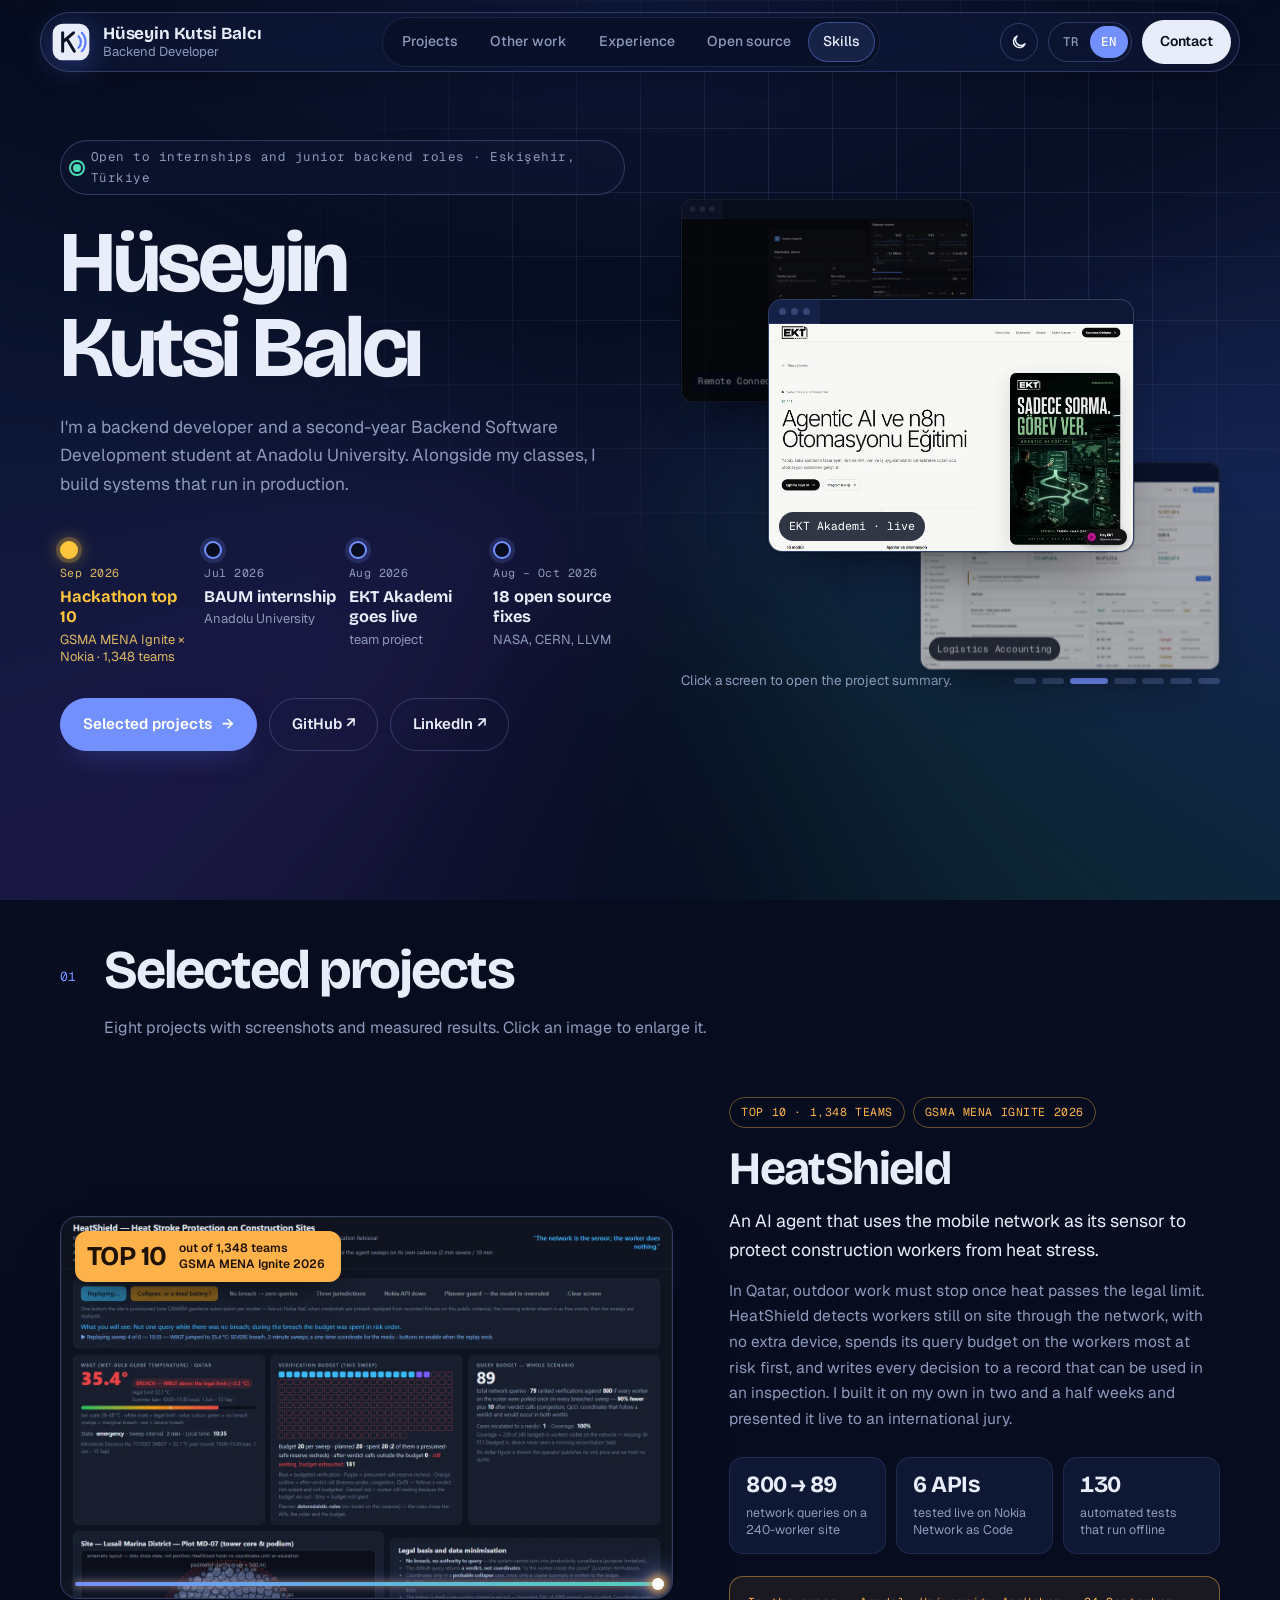
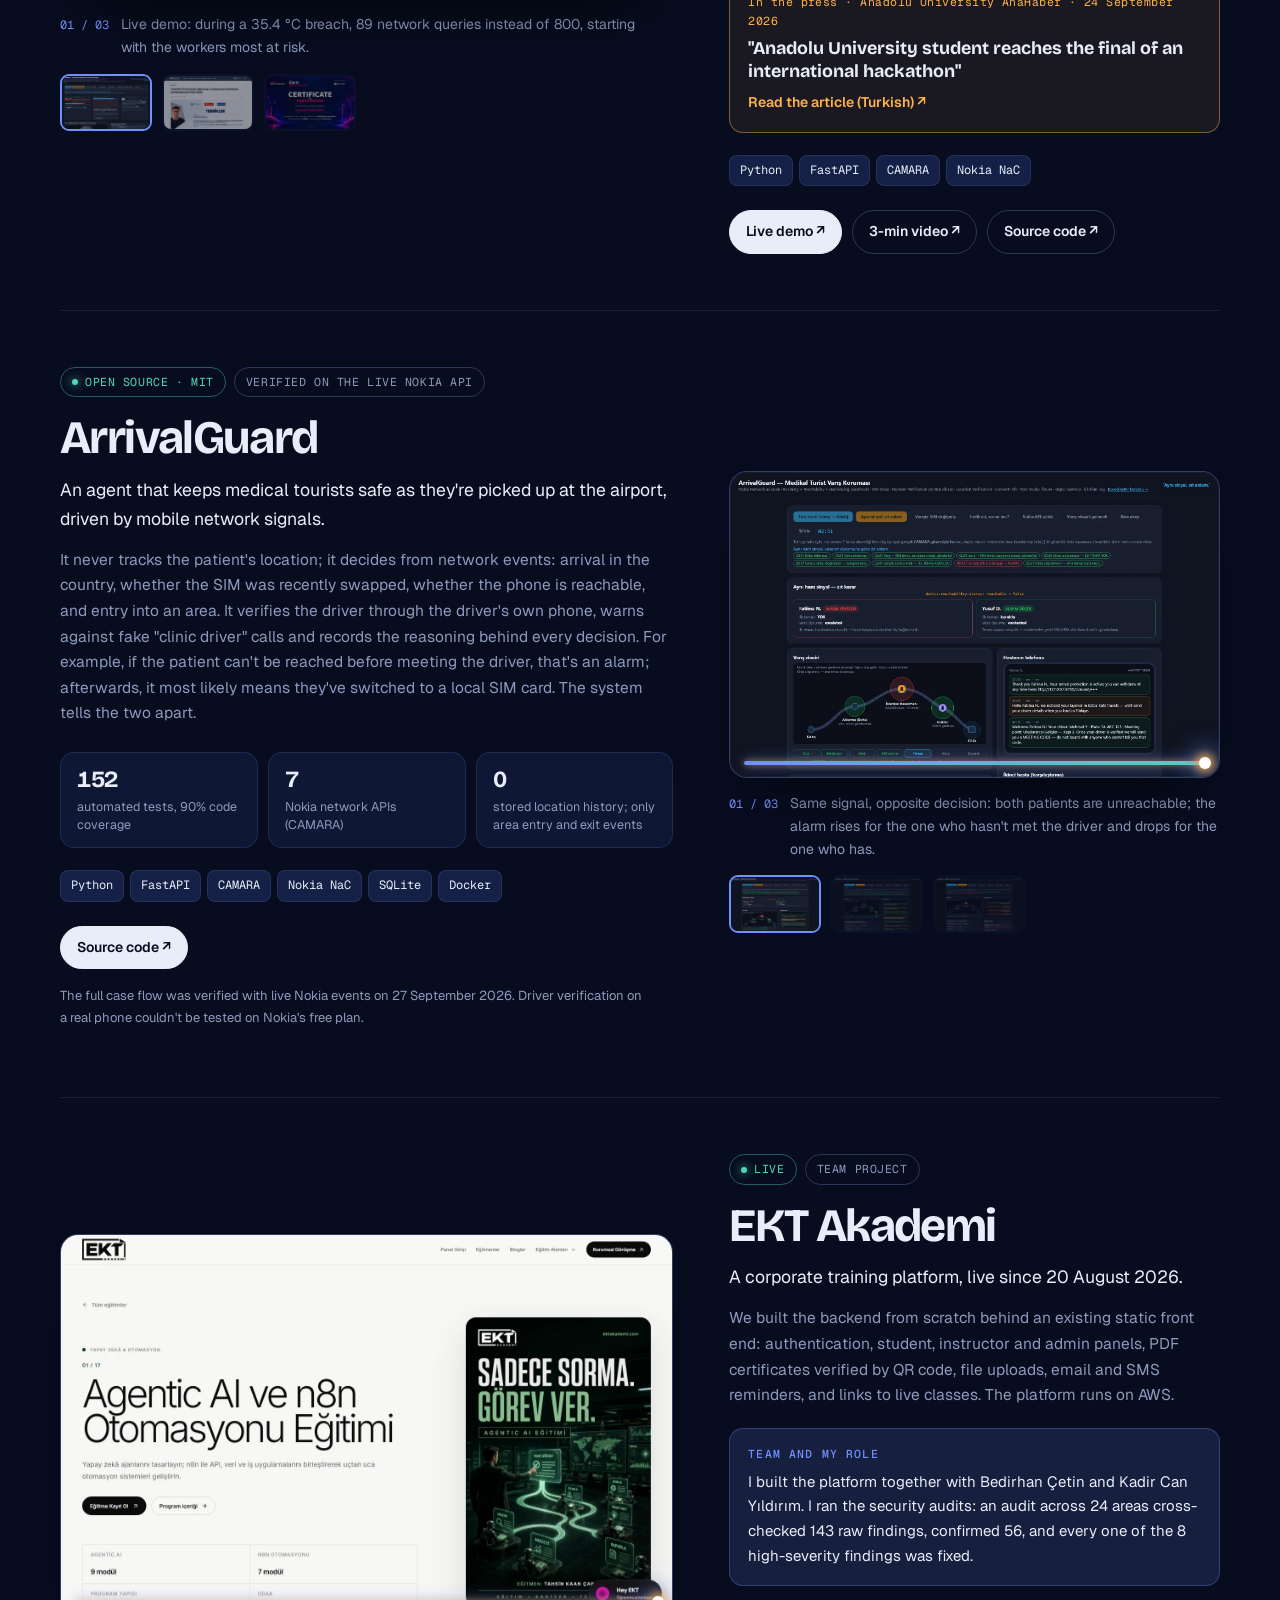
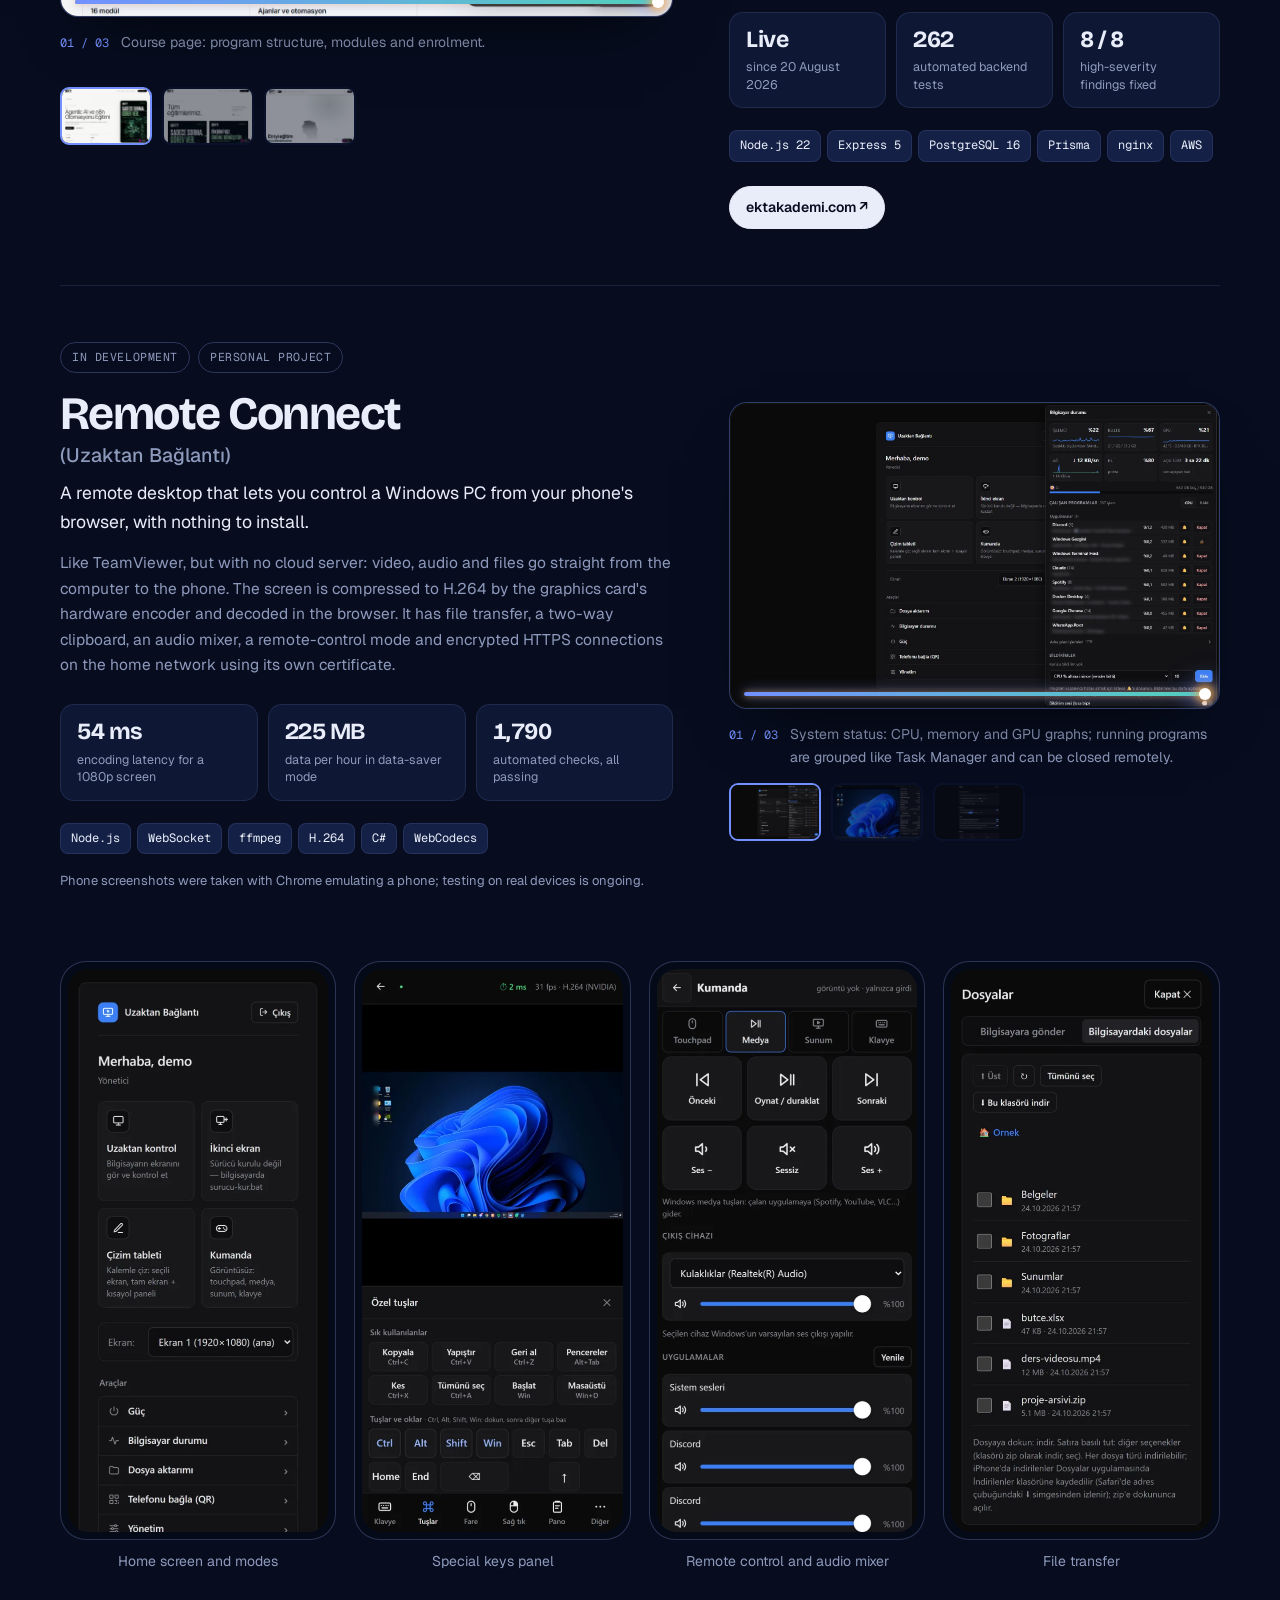
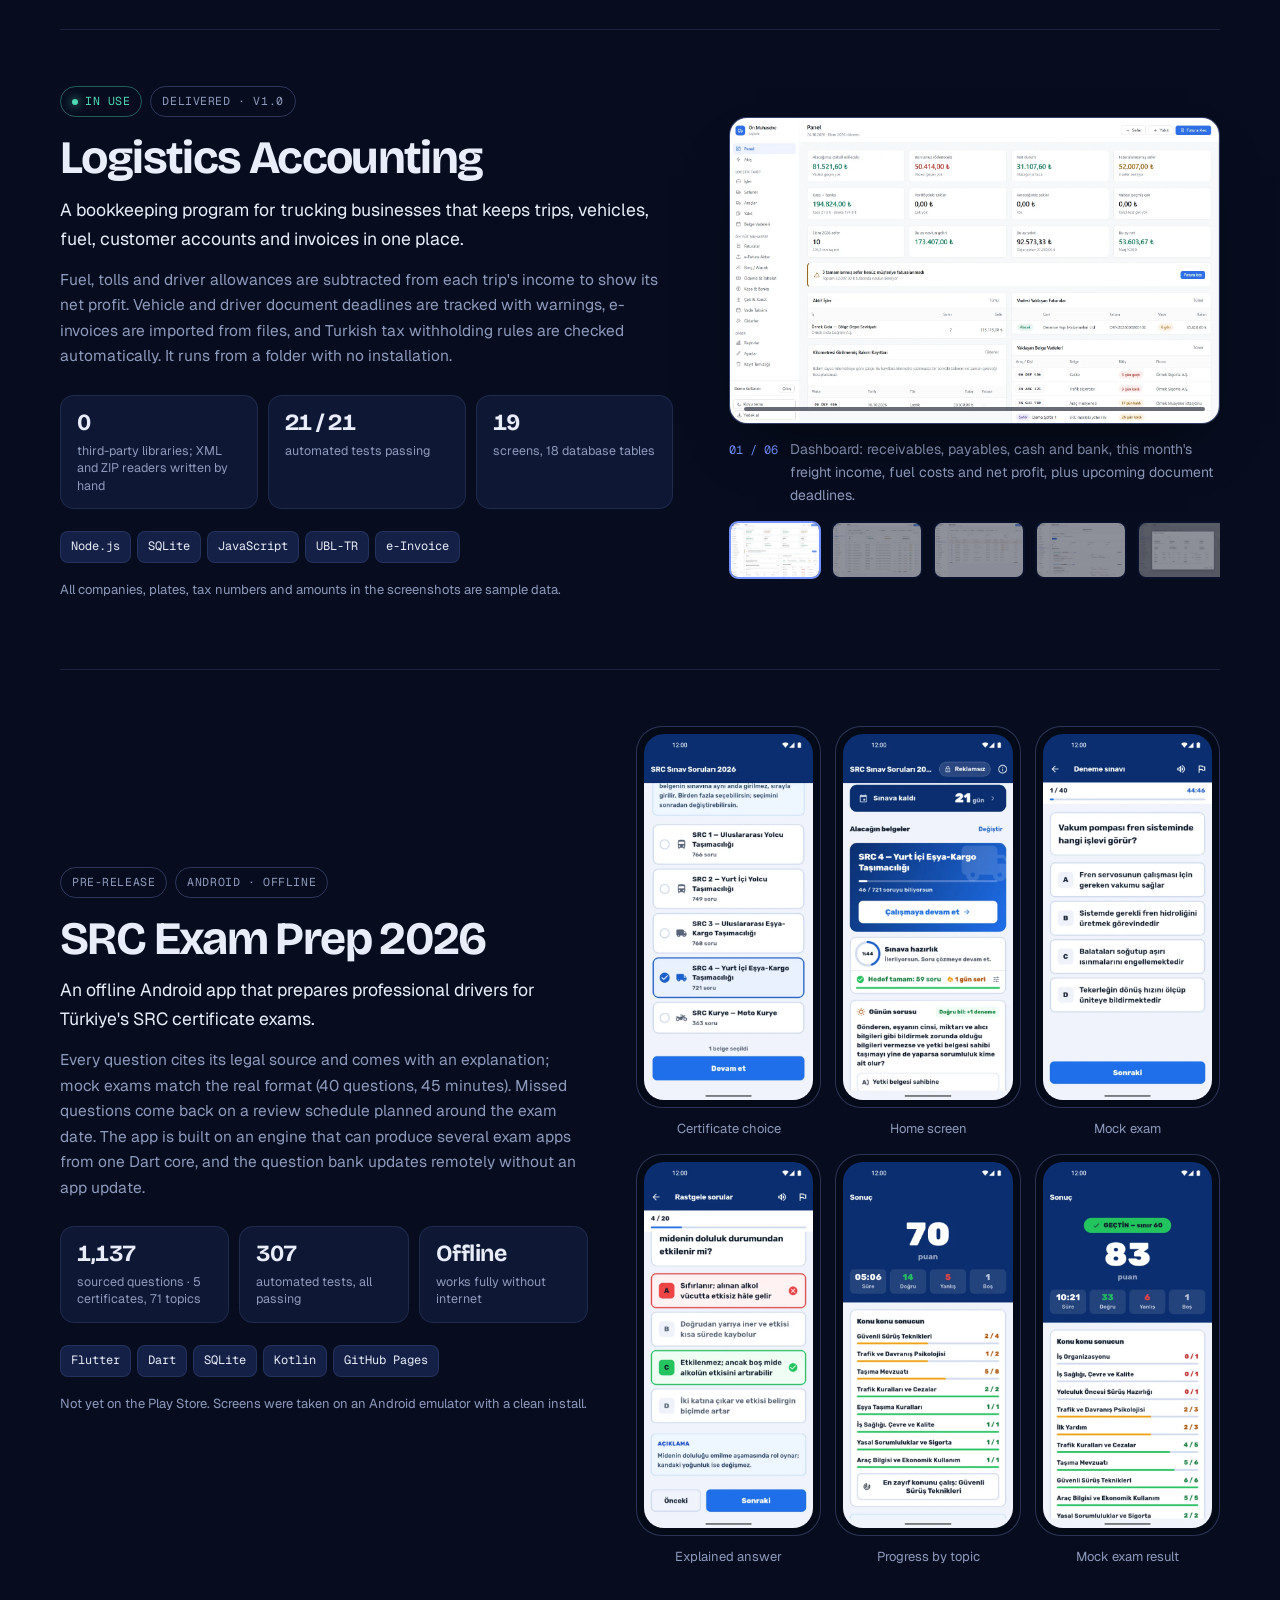
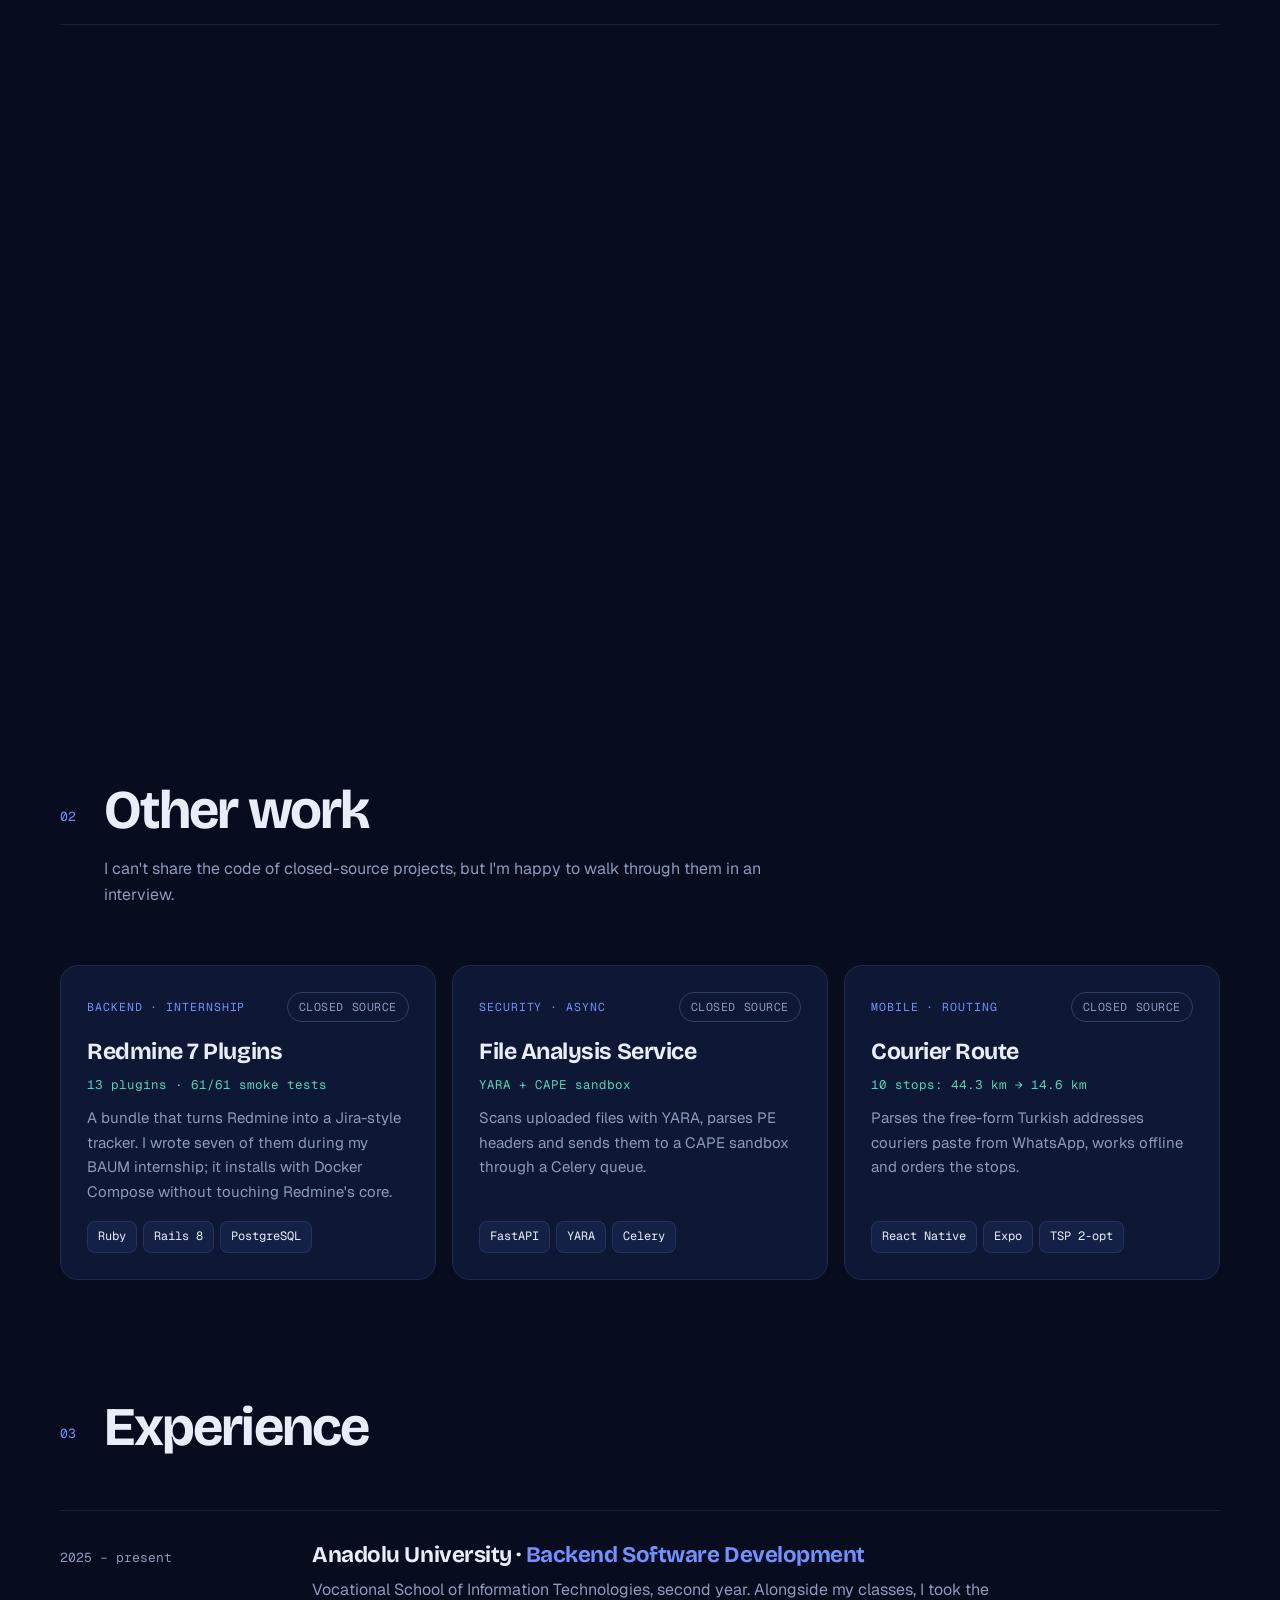
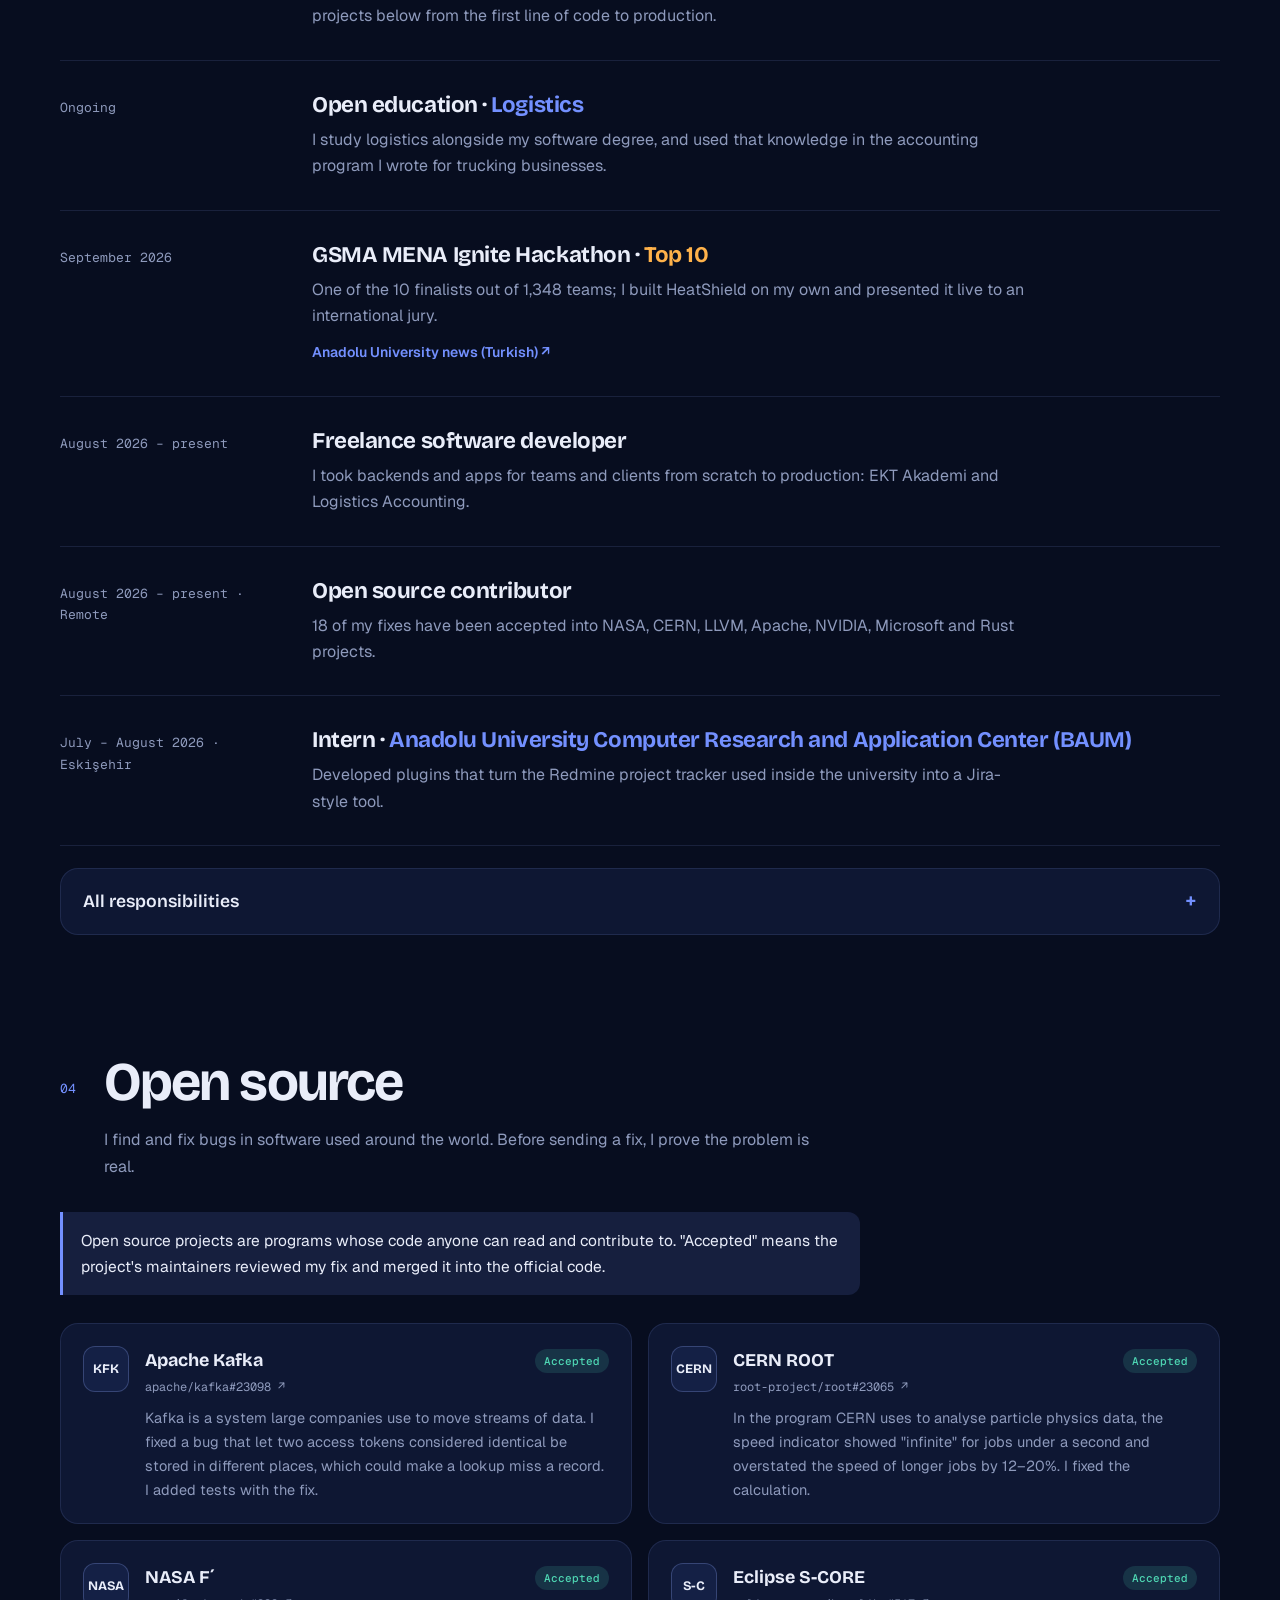
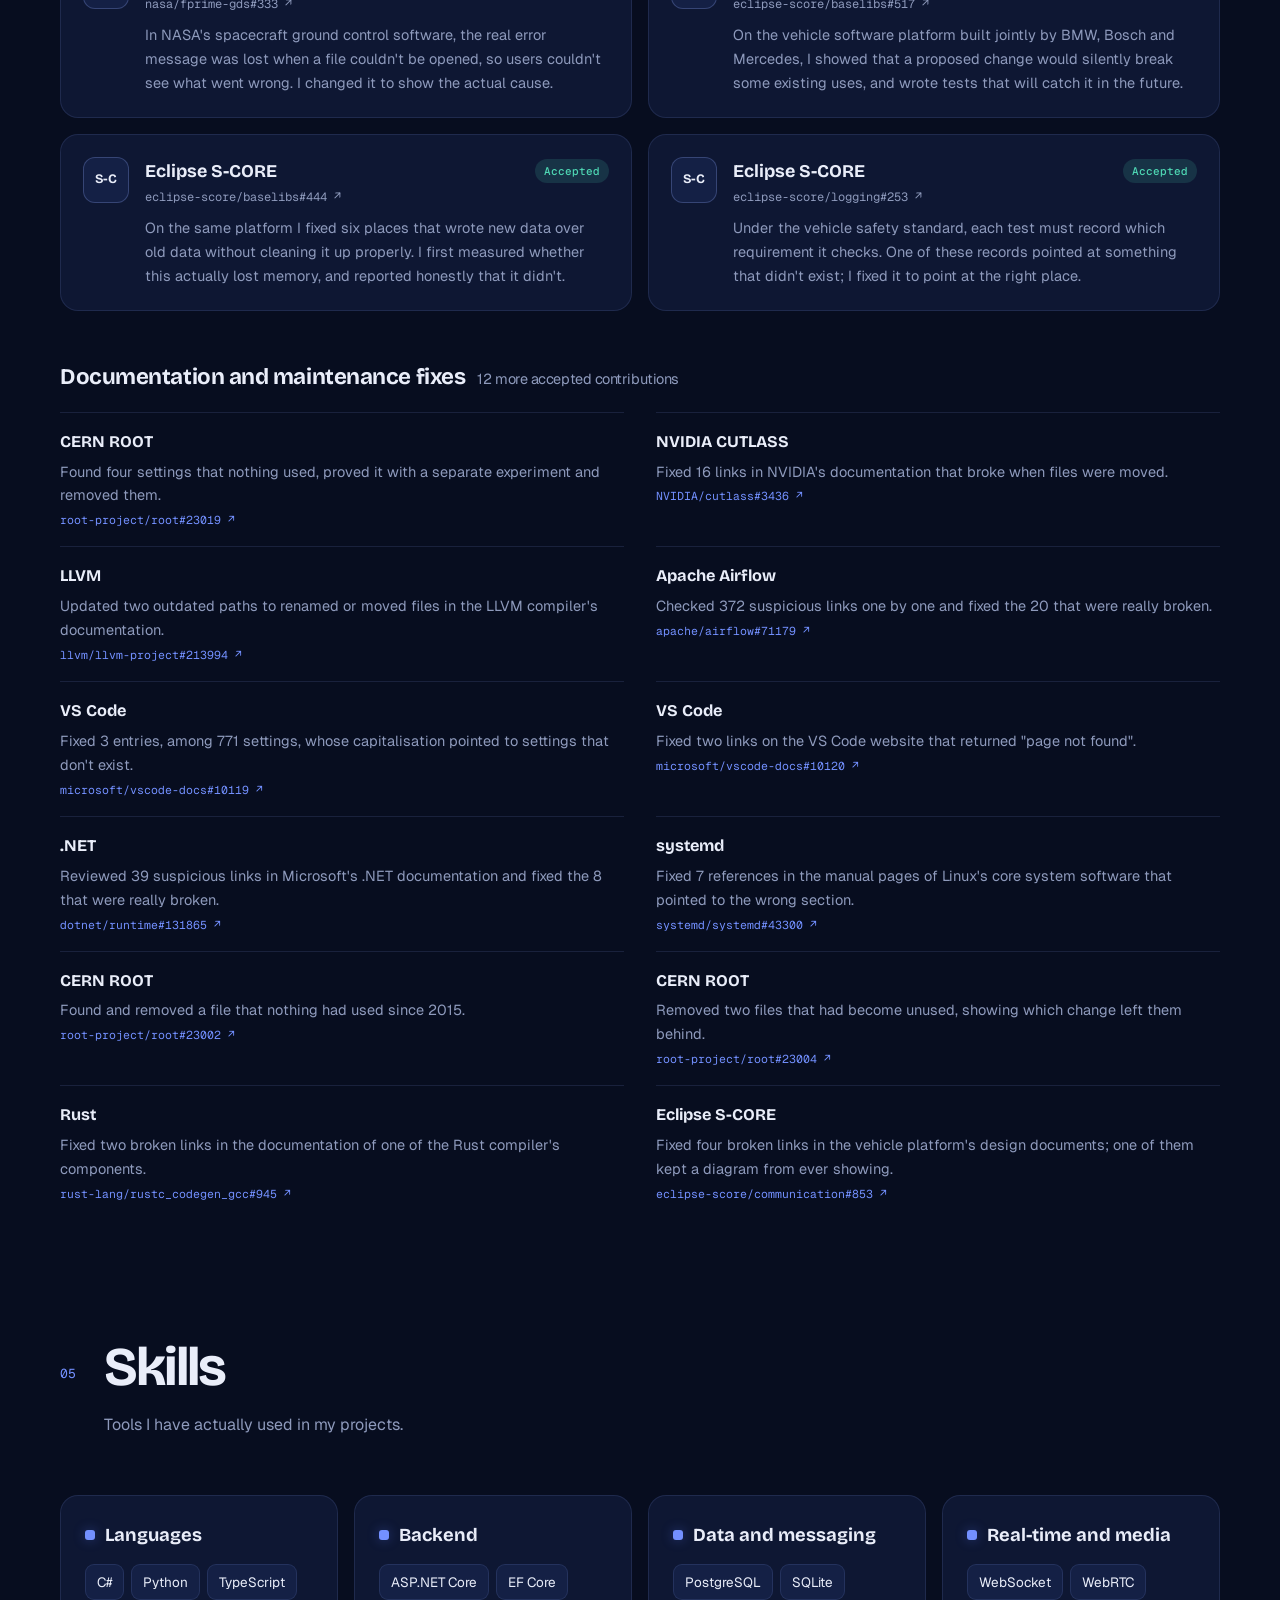
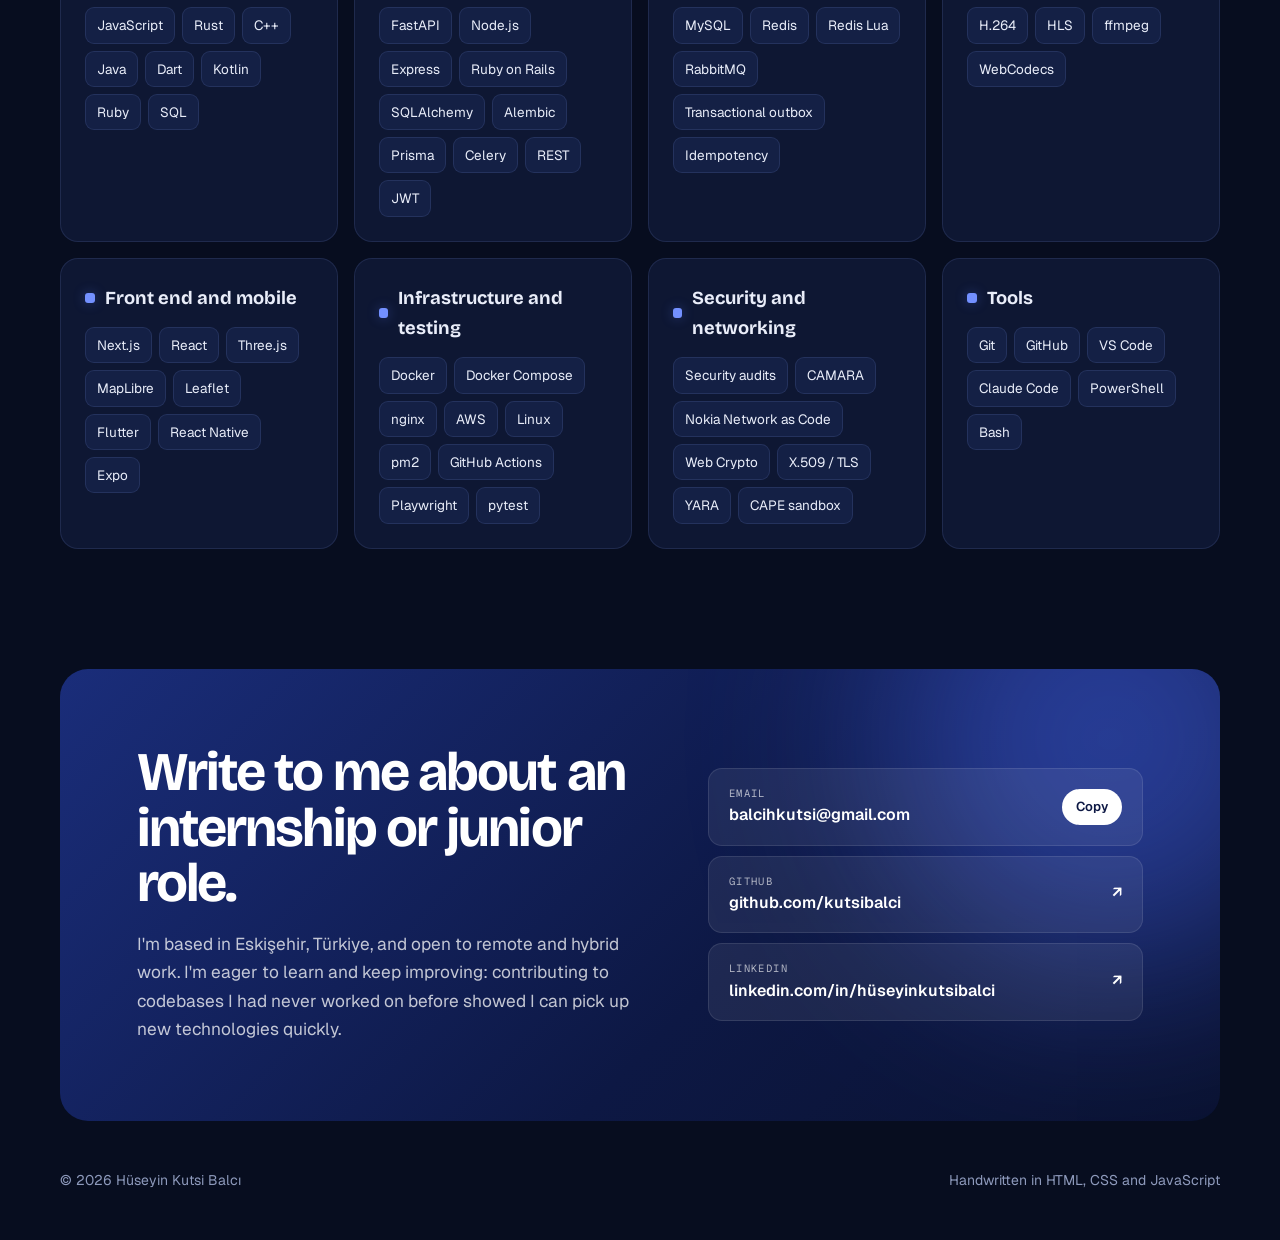
==== en/index.html @ e4764c63 "Eskişehir, eğitim başlığı, iletişim metni, genişletilmiş yetenekler, ilk 10 girişte başta ve sarı Co" ====
<!DOCTYPE html>
<html lang="en">
<head>
<meta charset="utf-8">
<meta name="viewport" content="width=device-width, initial-scale=1, viewport-fit=cover">
<title>Hüseyin Kutsi Balcı · Backend Developer</title>
<meta name="description" content="Hüseyin Kutsi Balcı: backend development student at Anadolu University. HeatShield, EKT Akademi, Remote Connect, a logistics accounting app, Life Gate and 18 accepted open source contributions.">
<meta property="og:title" content="Hüseyin Kutsi Balcı · Backend Developer">
<meta property="og:description" content="A live education platform, a top-10 hackathon agent, an EV charging planner and a 3D training simulation.">
<meta property="og:image" content="https://kutsibalci.github.io/img/hs-1.webp">
<meta name="theme-color" content="#070d1f">
<link rel="icon" type="image/svg+xml" href="../img/logo.svg">
<link rel="alternate" hreflang="tr" href="../">
<script>
  (function () {
    var t = null;
    try { t = localStorage.getItem("tema"); } catch (e) {}
    if (t === "light") document.documentElement.setAttribute("data-theme", "light");
    document.documentElement.classList.add("js");
  })();
</script>
<link rel="preconnect" href="https://fonts.googleapis.com">
<link rel="preconnect" href="https://fonts.gstatic.com" crossorigin>
<link rel="stylesheet" href="https://fonts.googleapis.com/css2?family=Bricolage+Grotesque:opsz,wght@12..96,600;12..96,700&family=Geist:wght@400;500;600&family=Geist+Mono:wght@400;500&display=swap">
<link rel="stylesheet" href="../style.css">
</head>
<body>

<div class="bg-anim" aria-hidden="true"><i></i><i></i><i></i></div>

<div class="progress" aria-hidden="true"></div>

<header class="topbar">
  <div class="wrap">
    <a class="brand" href="#top" aria-label="Back to top">
      <svg class="logo" viewBox="0 0 48 48" aria-hidden="true"><rect x="2" y="2" width="44" height="44" rx="12" fill="#e9edf9"/><path d="M14 13v22M14 24l13-11M19 20l9 15" stroke="#0a1228" stroke-width="3.6" fill="none" stroke-linecap="round" stroke-linejoin="round"/><path class="sig1" d="M33 17a10 10 0 0 1 0 14" stroke="#5b7cff" stroke-width="2.6" fill="none" stroke-linecap="round"/><path class="sig2" d="M37 13a16 16 0 0 1 0 22" stroke="#5b7cff" stroke-width="2.6" fill="none" stroke-linecap="round"/></svg>
      <span class="brand-text"><b>Hüseyin Kutsi Balcı</b><small>Backend Developer</small></span>
    </a>
    <nav class="nav" id="nav" aria-label="Sections">
      <a href="#projects">Projects</a>
      <a href="#other">Other work</a>
      <a href="#experience">Experience</a>
      <a href="#open-source">Open source</a>
      <a href="#skills">Skills</a>
    </nav>
    <button class="icon-btn menu-btn" id="menu-btn" type="button" aria-label="Open menu" aria-expanded="false" aria-controls="nav">
      <svg viewBox="0 0 24 24" fill="none" stroke="currentColor" stroke-width="2" stroke-linecap="round"><path d="M4 7h16M4 12h16M4 17h16"/></svg>
    </button>
    <button class="icon-btn theme-btn" id="theme-btn" type="button" aria-label="Switch theme">
      <svg class="moon" viewBox="0 0 24 24" fill="none" stroke="currentColor" stroke-width="2" stroke-linecap="round" stroke-linejoin="round"><path d="M20 14.5A8 8 0 1 1 9.5 4a6.5 6.5 0 0 0 10.5 10.5z"/></svg>
      <svg class="sun" viewBox="0 0 24 24" fill="none" stroke="currentColor" stroke-width="2" stroke-linecap="round"><circle cx="12" cy="12" r="4"/><path d="M12 2v2M12 20v2M4.9 4.9l1.4 1.4M17.7 17.7l1.4 1.4M2 12h2M20 12h2M4.9 19.1l1.4-1.4M17.7 6.3l1.4-1.4"/></svg>
    </button>
    <div class="lang" role="group" aria-label="Language"><a href="../" lang="tr">TR</a><a class="on" href="./" lang="en" aria-current="page">EN</a></div>
    <a class="cta-sm" href="#contact">Contact</a>
  </div>
</header>

<main id="top">
  <section class="hero">
    <span class="blob b1" aria-hidden="true"></span>
    <span class="blob b2" aria-hidden="true"></span>
    <div class="wrap">
      <div class="hero-grid">
        <div>
          <span class="status"><span class="pulse" aria-hidden="true"></span>Open to internships and junior backend roles · Eskişehir, Türkiye</span>
          <h1>Hüseyin Kutsi Balcı</h1>
          <p class="lead">I'm a backend developer and a second-year Backend Software Development student at Anadolu University. Alongside my classes, I build systems that run in production.</p>
          <div class="journey">
            <span class="track"><i></i></span>
            <ol>
              <li class="hot"><time>Sep 2026</time><b>Hackathon top 10</b><small>GSMA MENA Ignite × Nokia · 1,348 teams</small></li>
              <li><time>Jul 2026</time><b>BAUM internship</b><small>Anadolu University</small></li>
              <li><time>Aug 2026</time><b>EKT Akademi goes live</b><small>team project</small></li>
              <li><time>Aug – Oct 2026</time><b>18 open source fixes</b><small>NASA, CERN, LLVM</small></li>
            </ol>
          </div>
          <div class="actions">
            <a class="btn primary" href="#projects">Selected projects <span class="arr">→</span></a>
            <a class="btn" href="https://github.com/kutsibalci" target="_blank" rel="noopener">GitHub ↗</a>
            <a class="btn" href="https://www.linkedin.com/in/h%C3%BCseyinkutsibalci/" target="_blank" rel="noopener">LinkedIn ↗</a>
          </div>
        </div>

        <div class="showcase">
        <div class="collage" id="collage">
          <button type="button" class="shot" data-target="heatshield" aria-label="HeatShield · Top 10"><span class="bar"><i></i><i></i><i></i></span><img src="../img/hs-1.webp" alt="" loading="eager"><span class="sc">HeatShield · Top 10</span></button>
          <button type="button" class="shot" data-target="arrivalguard" aria-label="ArrivalGuard"><span class="bar"><i></i><i></i><i></i></span><img src="../img/ag-1.webp" alt="" loading="eager"><span class="sc">ArrivalGuard</span></button>
          <button type="button" class="shot" data-target="ekt" aria-label="EKT Akademi · live"><span class="bar"><i></i><i></i><i></i></span><img src="../img/ekt-3.webp" alt="" loading="eager"><span class="sc">EKT Akademi · live</span></button>
          <button type="button" class="shot" data-target="remote" aria-label="Remote Connect"><span class="bar"><i></i><i></i><i></i></span><img src="../img/rc-1.webp" alt="" loading="lazy"><span class="sc">Remote Connect</span></button>
          <button type="button" class="shot" data-target="logistics" aria-label="Logistics Accounting"><span class="bar"><i></i><i></i><i></i></span><img src="../img/om-1.webp" alt="" loading="lazy"><span class="sc">Logistics Accounting</span></button>
          <button type="button" class="shot tall" data-target="src" aria-label="SRC Exam Prep"><span class="bar"><i></i><i></i><i></i></span><img src="../img/src-2.webp" alt="" loading="lazy"><span class="sc">SRC Exam Prep</span></button>
          <button type="button" class="shot" data-target="lifegate" aria-label="Life Gate · 3D"><span class="bar"><i></i><i></i><i></i></span><img src="../img/lg-1.webp" alt="" loading="lazy"><span class="sc">Life Gate · 3D</span></button>
        </div>
        <div class="sc-foot"><span>Click a screen to open the project summary.</span><div class="sc-dots" id="sc-dots" role="group" aria-label="Projects"></div></div>
        </div>
      </div>

    </div>
  </section>


  <!-- 01 Selected projects -->
  <section class="section wrap" id="projects">
    <div class="sec-head rv">
      <span class="sec-num">01</span>
      <h2>Selected projects</h2>
      <p>Eight projects with screenshots and measured results. Click an image to enlarge it.</p>
    </div>

    <article class="case" id="heatshield">
      <div class="gallery rv">
        <div class="stage">
          <div class="ribbon"><b>TOP 10</b><span>out of 1,348 teams<br>GSMA MENA Ignite 2026</span></div>
          <img class="on" src="../img/hs-1.webp" alt="HeatShield live demo: query budget during a heat breach" data-cap="Live demo: during a 35.4 °C breach, 89 network queries instead of 800, starting with the workers most at risk." width="1440" height="900">
          <img src="../img/hs-news.webp" alt="Anadolu University AnaHaber news article" data-cap="Anadolu University's AnaHaber, 24 September 2026: the story announcing me as one of the 10 finalists out of 1,348 teams." width="1440" height="900" loading="lazy">
          <img class="fit" src="../img/hs-cert.webp" alt="GSMA MENA Ignite Hackathon 2026 certificate" data-cap="MENA Ignite Hackathon 2026 certificate of participation from GSMA and HackerEarth." width="1600" height="1131" loading="lazy">
        </div>
        <p class="cap"><span class="count"></span><span class="txt"></span></p>
        <div class="thumbs"></div>
      </div>
      <div class="info rv d1">
        <div class="badges"><span class="badge win">Top 10 · 1,348 teams</span><span class="badge win">GSMA MENA Ignite 2026</span></div>
        <h3>HeatShield</h3>
        <p class="one">An AI agent that uses the mobile network as its sensor to protect construction workers from heat stress.</p>
        <p class="desc">In Qatar, outdoor work must stop once heat passes the legal limit. HeatShield detects workers still on site through the network, with no extra device, spends its query budget on the workers most at risk first, and writes every decision to a record that can be used in an inspection. I built it on my own in two and a half weeks and presented it live to an international jury.</p>
        <div class="metrics">
          <div class="metric"><b>800 → 89</b><span>network queries on a 240-worker site</span></div>
          <div class="metric"><b>6 APIs</b><span>tested live on Nokia Network as Code</span></div>
          <div class="metric"><b>130</b><span>automated tests that run offline</span></div>
        </div>
        <a class="press" href="https://anahaber.anadolu.edu.tr/tr/haber-detay/ieryw2wyhfbm1t7qacj7rjfx" target="_blank" rel="noopener">
          <small>In the press · Anadolu University AnaHaber · 24 September 2026</small>
          <b>"Anadolu University student reaches the final of an international hackathon"</b>
          <span>Read the article (Turkish) ↗</span>
        </a>
        <ul class="chips"><li>Python</li><li>FastAPI</li><li>CAMARA</li><li>Nokia NaC</li></ul>
        <div class="links">
          <a class="link solid" href="https://heatshield-demo.onrender.com/demo" target="_blank" rel="noopener">Live demo ↗</a>
          <a class="link" href="https://youtu.be/z1N6U4yv6xA" target="_blank" rel="noopener">3-min video ↗</a>
          <a class="link" href="https://github.com/kutsibalci/heatshield" target="_blank" rel="noopener">Source code ↗</a>
        </div>
      </div>
    </article>

    <article class="case flip" id="arrivalguard">
      <div class="gallery rv">
        <div class="stage">
          <img class="on" src="../img/ag-1.webp" alt="ArrivalGuard same-signal scenario" data-cap="Same signal, opposite decision: both patients are unreachable; the alarm rises for the one who hasn't met the driver and drops for the one who has." width="1600" height="1000" loading="lazy">
          <img src="../img/ag-2.webp" alt="ArrivalGuard full arrival chain" data-cap="The full chain from layover to clinic: a fake driver's call is rejected and the real driver is verified with a meeting code." width="1600" height="1000" loading="lazy">
          <img src="../img/ag-3.webp" alt="ArrivalGuard SIM swap scenario" data-cap="SIM swapped on arrival: the number may be hijacked, so the driver and plate are withheld and the coordinator steps in." width="1600" height="1000" loading="lazy">
        </div>
        <p class="cap"><span class="count"></span><span class="txt"></span></p>
        <div class="thumbs"></div>
      </div>
      <div class="info rv d1">
        <div class="badges"><span class="badge live">Open source · MIT</span><span class="badge">Verified on the live Nokia API</span></div>
        <h3 lang="en">ArrivalGuard</h3>
        <p class="one">An agent that keeps medical tourists safe as they're picked up at the airport, driven by mobile network signals.</p>
        <p class="desc">It never tracks the patient's location; it decides from network events: arrival in the country, whether the SIM was recently swapped, whether the phone is reachable, and entry into an area. It verifies the driver through the driver's own phone, warns against fake "clinic driver" calls and records the reasoning behind every decision. For example, if the patient can't be reached before meeting the driver, that's an alarm; afterwards, it most likely means they've switched to a local SIM card. The system tells the two apart.</p>
        <div class="metrics">
          <div class="metric"><b>152</b><span>automated tests, 90% code coverage</span></div>
          <div class="metric"><b>7</b><span>Nokia network APIs (CAMARA)</span></div>
          <div class="metric"><b>0</b><span>stored location history; only area entry and exit events</span></div>
        </div>
        <ul class="chips"><li>Python</li><li>FastAPI</li><li>CAMARA</li><li>Nokia NaC</li><li>SQLite</li><li>Docker</li></ul>
        <div class="links"><a class="link solid" href="https://github.com/kutsibalci/arrivalguard" target="_blank" rel="noopener">Source code ↗</a></div>
        <p class="note">The full case flow was verified with live Nokia events on 27 September 2026. Driver verification on a real phone couldn't be tested on Nokia's free plan.</p>
      </div>
    </article>

    <article class="case" id="ekt">
      <div class="gallery rv">
        <div class="stage">
          <img class="on" src="../img/ekt-3.webp" alt="EKT Akademi course page" data-cap="Course page: program structure, modules and enrolment." width="1440" height="900">
          <img src="../img/ekt-2.webp" alt="EKT Akademi course catalogue" data-cap="Course catalogue: 20 current programs." width="1440" height="900" loading="lazy">
          <img src="../img/ekt-1.webp" alt="EKT Akademi home page" data-cap="Home page: corporate training programs." width="1440" height="900" loading="lazy">
        </div>
        <p class="cap"><span class="count"></span><span class="txt"></span></p>
        <div class="thumbs"></div>
      </div>
      <div class="info rv d1">
        <div class="badges"><span class="badge live">Live</span><span class="badge">Team project</span></div>
        <h3>EKT Akademi</h3>
        <p class="one">A corporate training platform, live since 20 August 2026.</p>
        <p class="desc">We built the backend from scratch behind an existing static front end: authentication, student, instructor and admin panels, PDF certificates verified by QR code, file uploads, email and SMS reminders, and links to live classes. The platform runs on AWS.</p>
        <div class="role">
          <strong>Team and my role</strong>
          <p>I built the platform together with Bedirhan Çetin and Kadir Can Yıldırım. I ran the security audits: an audit across 24 areas cross-checked 143 raw findings, confirmed 56, and every one of the 8 high-severity findings was fixed.</p>
        </div>
        <div class="metrics">
          <div class="metric"><b>Live</b><span>since 20 August 2026</span></div>
          <div class="metric"><b>262</b><span>automated backend tests</span></div>
          <div class="metric"><b>8 / 8</b><span>high-severity findings fixed</span></div>
        </div>
        <ul class="chips"><li>Node.js 22</li><li>Express 5</li><li>PostgreSQL 16</li><li>Prisma</li><li>nginx</li><li>AWS</li></ul>
        <div class="links"><a class="link solid" href="https://ektakademi.com" target="_blank" rel="noopener">ektakademi.com ↗</a></div>
      </div>
    </article>

    <article class="case flip" id="remote">
      <div class="gallery rv">
        <div class="stage">
          <img class="on" src="../img/rc-1.webp" alt="Remote Connect system status panel" data-cap="System status: CPU, memory and GPU graphs; running programs are grouped like Task Manager and can be closed remotely." width="1600" height="1000" loading="lazy">
          <img src="../img/rc-4.webp" alt="Remote Connect latency meter" data-cap="Latency detail: 2 ms network round trip, 2.1 ms decode and draw, 31 frames per second." width="1600" height="1000" loading="lazy">
          <img src="../img/rc-3.webp" alt="Remote Connect admin panel" data-cap="Admin panel: access from anywhere, one-time guest codes, new-device approval and blocking logins from public networks." width="1600" height="1000" loading="lazy">
        </div>
        <p class="cap"><span class="count"></span><span class="txt"></span></p>
        <div class="thumbs"></div>
      </div>
      <div class="info rv d1">
        <div class="badges"><span class="badge">In development</span><span class="badge">Personal project</span></div>
        <h3>Remote Connect <span class="tr-name" lang="tr">(Uzaktan Bağlantı)</span></h3>
        <p class="one">A remote desktop that lets you control a Windows PC from your phone's browser, with nothing to install.</p>
        <p class="desc">Like TeamViewer, but with no cloud server: video, audio and files go straight from the computer to the phone. The screen is compressed to H.264 by the graphics card's hardware encoder and decoded in the browser. It has file transfer, a two-way clipboard, an audio mixer, a remote-control mode and encrypted HTTPS connections on the home network using its own certificate.</p>
        <div class="metrics">
          <div class="metric"><b>54 ms</b><span>encoding latency for a 1080p screen</span></div>
          <div class="metric"><b>225 MB</b><span>data per hour in data-saver mode</span></div>
          <div class="metric"><b>1,790</b><span>automated checks, all passing</span></div>
        </div>
        <ul class="chips"><li>Node.js</li><li>WebSocket</li><li>ffmpeg</li><li>H.264</li><li>C#</li><li>WebCodecs</li></ul>
        <p class="note">Phone screenshots were taken with Chrome emulating a phone; testing on real devices is ongoing.</p>
      </div>
      <div class="phones">
        <figure class="phone rv"><div class="frame"><img src="../img/rc-p1.webp" alt="Home screen on a phone" data-cap="Home screen: remote control, second screen, drawing tablet and remote-control modes." width="520" height="1125" loading="lazy"></div><figcaption>Home screen and modes</figcaption></figure>
        <figure class="phone rv d1"><div class="frame"><img src="../img/rc-p2.webp" alt="Special keys panel on a phone" data-cap="Special keys panel: shortcuts and sticky Ctrl/Alt/Shift/Win; the panel doesn't cover the screen." width="520" height="1125" loading="lazy"></div><figcaption>Special keys panel</figcaption></figure>
        <figure class="phone rv d2"><div class="frame"><img src="../img/rc-p3.webp" alt="Remote-control mode on a phone" data-cap="Remote-control mode: media keys and per-app volume without streaming the screen." width="520" height="1125" loading="lazy"></div><figcaption>Remote control and audio mixer</figcaption></figure>
        <figure class="phone rv d3"><div class="frame"><img src="../img/rc-p4.webp" alt="File transfer on a phone" data-cap="File transfer: browse the computer's files, download whole folders, send from the phone (sample folder)." width="520" height="1125" loading="lazy"></div><figcaption>File transfer</figcaption></figure>
      </div>
    </article>

    <article class="case flip" id="logistics">
      <div class="gallery rv">
        <div class="stage">
          <img class="on" src="../img/om-1.webp" alt="Accounting app dashboard" data-cap="Dashboard: receivables, payables, cash and bank, this month's freight income, fuel costs and net profit, plus upcoming document deadlines." width="1600" height="1000" loading="lazy">
          <img src="../img/om-2.webp" alt="Accounting app trips" data-cap="Trips: freight income, net profit after expenses and invoice status for each trip; loss-making trips in red." width="1600" height="1000" loading="lazy">
          <img src="../img/om-3.webp" alt="Accounting app document deadlines" data-cap="Document deadlines: expired insurance in red; insurance, inspections and driver licences due within 30 days in orange." width="1600" height="1000" loading="lazy">
          <img src="../img/om-4.webp" alt="Accounting app e-invoice import" data-cap="E-invoice import: buyer, tax number, VAT and withholding are read from the UBL-TR file; the preview changes no records." width="1600" height="1000" loading="lazy">
          <img src="../img/om-5.webp" alt="Accounting app vehicle fuel use" data-cap="Vehicle detail: next service by mileage and fuel consumption between fill-ups." width="1600" height="1000" loading="lazy">
          <img src="../img/om-6.webp" alt="Accounting app dark theme" data-cap="The dashboard in dark mode." width="1600" height="1000" loading="lazy">
        </div>
        <p class="cap"><span class="count"></span><span class="txt"></span></p>
        <div class="thumbs"></div>
      </div>
      <div class="info rv d1">
        <div class="badges"><span class="badge live">In use</span><span class="badge">Delivered · v1.0</span></div>
        <h3>Logistics Accounting</h3>
        <p class="one">A bookkeeping program for trucking businesses that keeps trips, vehicles, fuel, customer accounts and invoices in one place.</p>
        <p class="desc">Fuel, tolls and driver allowances are subtracted from each trip's income to show its net profit. Vehicle and driver document deadlines are tracked with warnings, e-invoices are imported from files, and Turkish tax withholding rules are checked automatically. It runs from a folder with no installation.</p>
        <div class="metrics">
          <div class="metric"><b>0</b><span>third-party libraries; XML and ZIP readers written by hand</span></div>
          <div class="metric"><b>21 / 21</b><span>automated tests passing</span></div>
          <div class="metric"><b>19</b><span>screens, 18 database tables</span></div>
        </div>
        <ul class="chips"><li>Node.js</li><li>SQLite</li><li>JavaScript</li><li>UBL-TR</li><li>e-Invoice</li></ul>
        <p class="note">All companies, plates, tax numbers and amounts in the screenshots are sample data.</p>
      </div>
    </article>

    <article class="case solo" id="src">
      <div class="info rv">
        <div class="badges"><span class="badge">Pre-release</span><span class="badge">Android · Offline</span></div>
        <h3>SRC Exam Prep 2026</h3>
        <p class="one">An offline Android app that prepares professional drivers for Türkiye's SRC certificate exams.</p>
        <p class="desc">Every question cites its legal source and comes with an explanation; mock exams match the real format (40 questions, 45 minutes). Missed questions come back on a review schedule planned around the exam date. The app is built on an engine that can produce several exam apps from one Dart core, and the question bank updates remotely without an app update.</p>
        <div class="metrics">
          <div class="metric"><b>1,137</b><span>sourced questions · 5 certificates, 71 topics</span></div>
          <div class="metric"><b>307</b><span>automated tests, all passing</span></div>
          <div class="metric"><b>Offline</b><span>works fully without internet</span></div>
        </div>
        <ul class="chips"><li>Flutter</li><li>Dart</li><li>SQLite</li><li>Kotlin</li><li>GitHub Pages</li></ul>
        <p class="note">Not yet on the Play Store. Screens were taken on an Android emulator with a clean install.</p>
      </div>
      <div class="phones six">
        <figure class="phone rv"><div class="frame"><img src="../img/src-1.webp" alt="Certificate choice" data-cap="First launch: the user picks the SRC certificates they're taking and the app focuses on those." width="520" height="1127" loading="lazy"></div><figcaption>Certificate choice</figcaption></figure>
        <figure class="phone rv d1"><div class="frame"><img src="../img/src-2.webp" alt="Home screen" data-cap="Days to the exam, progress per certificate, readiness, daily goal and question of the day at a glance." width="520" height="1127" loading="lazy"></div><figcaption>Home screen</figcaption></figure>
        <figure class="phone rv d2"><div class="frame"><img src="../img/src-3.webp" alt="Mock exam" data-cap="40 questions and a 45-minute countdown, just like the real exam." width="520" height="1127" loading="lazy"></div><figcaption>Mock exam</figcaption></figure>
        <figure class="phone rv"><div class="frame"><img src="../img/src-4.webp" alt="Explained answer" data-cap="A wrong answer immediately shows the right option and a sourced explanation." width="520" height="1127" loading="lazy"></div><figcaption>Explained answer</figcaption></figure>
        <figure class="phone rv d1"><div class="frame"><img src="../img/src-5.webp" alt="Progress by topic" data-cap="Results topic by topic after practice, with one tap to the weakest topic." width="520" height="1127" loading="lazy"></div><figcaption>Progress by topic</figcaption></figure>
        <figure class="phone rv d2"><div class="frame"><img src="../img/src-6.webp" alt="Mock exam result" data-cap="Score, pass/fail, right-wrong-blank and a topic breakdown." width="520" height="1127" loading="lazy"></div><figcaption>Mock exam result</figcaption></figure>
      </div>
    </article>

    <article class="case" id="lifegate">
      <div class="gallery rv">
        <div class="stage">
          <img class="on" src="../img/lg-1.webp" alt="Life Gate intervention screen" data-cap="While pressure is applied with gloved hands, the patient voices their worry and the student replies by choosing a sentence." width="1600" height="1000" loading="lazy">
          <img src="../img/lg-2.webp" alt="Life Gate kitchen scene" data-cap="Kitchen scene: the patient, hazards (knife, lit stove, wet floor) and the first aid cabinet." width="1600" height="1000" loading="lazy">
          <img src="../img/lg-3.webp" alt="Life Gate assessment note" data-cap="Lifting the bloody gauze restarts the bleeding and shows an assessment note that doesn't give away the answer." width="1600" height="1000" loading="lazy">
          <img src="../img/lg-4.webp" alt="Life Gate results screen" data-cap="Scenario complete: the bandaged hand, badge, score and time." width="1600" height="1000" loading="lazy">
          <img src="../img/lg-5.webp" alt="Life Gate start screen" data-cap="Start: the student begins a session with the participant code from the researcher." width="1600" height="1000" loading="lazy">
        </div>
        <p class="cap"><span class="count"></span><span class="txt"></span></p>
        <div class="thumbs"></div>
      </div>
      <div class="info rv d1">
        <div class="badges"><span class="badge">Research project</span><span class="badge">3D · In the browser</span></div>
        <h3>Life Gate</h3>
        <p class="one">A training simulation where nursing students practise first aid for bleeding in a 3D scene.</p>
        <p class="desc">Every action the student takes is recorded against 15 behaviours; a mistake brings up a short assessment note that doesn't say what to do. Researchers decrypt and review the encrypted records in a separate panel. The app needs no server and works fully offline.</p>
        <div class="metrics">
          <div class="metric"><b>279</b><span>end-to-end tests, all passing</span></div>
          <div class="metric"><b>15</b><span>measured behaviours, 6 bleeding states</span></div>
          <div class="metric"><b>0</b><span>network requests: fully offline</span></div>
        </div>
        <ul class="chips"><li>JavaScript</li><li>Three.js</li><li>WebGL2</li><li>Web Crypto</li><li>Playwright</li></ul>
        <p class="note">Before the pilot study; content is under review by the researchers.</p>
      </div>
    </article>
  </section>

  <!-- 02 Other work -->
  <section class="section wrap" id="other">
    <div class="sec-head rv">
      <span class="sec-num">02</span>
      <h2>Other work</h2>
      <p>I can't share the code of closed-source projects, but I'm happy to walk through them in an interview.</p>
    </div>
    <div class="works">
      <article class="work rv">
        <div class="work-top"><span class="kind">Backend · Internship</span><span class="badge">Closed source</span></div>
        <h3>Redmine 7 Plugins</h3>
        <p class="meta">13 plugins · 61/61 smoke tests</p>
        <p class="d">A bundle that turns Redmine into a Jira-style tracker. I wrote seven of them during my BAUM internship; it installs with Docker Compose without touching Redmine's core.</p>
        <ul class="chips"><li>Ruby</li><li>Rails 8</li><li>PostgreSQL</li></ul>
      </article>
      <article class="work rv d1">
        <div class="work-top"><span class="kind">Security · Async</span><span class="badge">Closed source</span></div>
        <h3>File Analysis Service</h3>
        <p class="meta">YARA + CAPE sandbox</p>
        <p class="d">Scans uploaded files with YARA, parses PE headers and sends them to a CAPE sandbox through a Celery queue.</p>
        <ul class="chips"><li>FastAPI</li><li>YARA</li><li>Celery</li></ul>
      </article>
      <article class="work rv d2">
        <div class="work-top"><span class="kind">Mobile · Routing</span><span class="badge">Closed source</span></div>
        <h3>Courier Route</h3>
        <p class="meta">10 stops: 44.3 km → 14.6 km</p>
        <p class="d">Parses the free-form Turkish addresses couriers paste from WhatsApp, works offline and orders the stops.</p>
        <ul class="chips"><li>React Native</li><li>Expo</li><li>TSP 2-opt</li></ul>
      </article>
    </div>
  </section>

  <!-- 03 Experience -->
  <section class="section wrap" id="experience">
    <div class="sec-head rv">
      <span class="sec-num">03</span>
      <h2>Experience</h2>
    </div>
    <ul class="timeline">
      <li class="rv">
        <span class="when">2025 – present</span>
        <div>
          <h3>Anadolu University · <span class="org">Backend Software Development</span></h3>
          <p>Vocational School of Information Technologies, second year. Alongside my classes, I took the projects below from the first line of code to production.</p>
        </div>
      </li>
      <li class="rv">
        <span class="when">Ongoing</span>
        <div>
          <h3>Open education · <span class="org">Logistics</span></h3>
          <p>I study logistics alongside my software degree, and used that knowledge in the accounting program I wrote for trucking businesses.</p>
        </div>
      </li>
      <li class="rv">
        <span class="when">September 2026</span>
        <div>
          <h3>GSMA MENA Ignite Hackathon · <span class="org warm">Top 10</span></h3>
          <p>One of the 10 finalists out of 1,348 teams; I built HeatShield on my own and presented it live to an international jury.</p>
          <a class="more" href="https://anahaber.anadolu.edu.tr/tr/haber-detay/ieryw2wyhfbm1t7qacj7rjfx" target="_blank" rel="noopener">Anadolu University news (Turkish) ↗</a>
        </div>
      </li>
      <li class="rv">
        <span class="when">August 2026 – present</span>
        <div>
          <h3>Freelance software developer</h3>
          <p>I took backends and apps for teams and clients from scratch to production: EKT Akademi and Logistics Accounting.</p>
        </div>
      </li>
      <li class="rv">
        <span class="when">August 2026 – present · Remote</span>
        <div>
          <h3>Open source contributor</h3>
          <p>18 of my fixes have been accepted into NASA, CERN, LLVM, Apache, NVIDIA, Microsoft and Rust projects.</p>
        </div>
      </li>
      <li class="rv">
        <span class="when">July – August 2026 · Eskişehir</span>
        <div>
          <h3>Intern · <span class="org">Anadolu University Computer Research and Application Center (BAUM)</span></h3>
          <p>Developed plugins that turn the Redmine project tracker used inside the university into a Jira-style tool.</p>
        </div>
      </li>
    </ul>
    <details class="resp rv">
      <summary>All responsibilities</summary>
      <div class="resp-grid">
        <section>
          <h4>Freelance software developer</h4>
          <ul class="bul">
            <li>Built EKT Akademi with Bedirhan Çetin and Kadir Can Yıldırım; the platform has been live on AWS since 20 August 2026.</li>
            <li>Ran the platform's security audits: 24 areas scanned, 56 findings confirmed, all 8 high-severity findings fixed.</li>
            <li>Built the Logistics Accounting program from the first line to delivery (v1.0, August 2026); it is in use.</li>
            <li>Wrote modules such as per-trip net profit, vehicle and driver document deadlines and e-invoice import with no third-party libraries.</li>
          </ul>
        </section>
        <section>
          <h4>Intern, BAUM</h4>
          <ul class="bul">
            <li>Wrote seven Redmine 7 plugins; the bundle now has thirteen.</li>
            <li>Delivered a backlog of 11 epics and 31 user stories end to end.</li>
            <li>Added modules such as user roles, workflows, an audit log and search.</li>
            <li>Shipped it as a one-command Docker package without touching Redmine's core; smoke tests pass 61/61.</li>
          </ul>
        </section>
        <section>
          <h4>GSMA MENA Ignite Hackathon</h4>
          <ul class="bul">
            <li>Built HeatShield on my own in two and a half weeks; 6 Nokia network APIs were tested live.</li>
            <li>Cut network queries on a 240-worker site from 800 to 89.</li>
            <li>Presented it live to an international jury on 21 September 2026; Anadolu University published the result as a news story.</li>
            <li>Built ArrivalGuard on the same technology and released it as open source.</li>
          </ul>
        </section>
        <section>
          <h4>Open source contributor</h4>
          <ul class="bul">
            <li>Fixed faulty behaviour in NASA F´, CERN ROOT, Apache Kafka and Eclipse S-CORE.</li>
            <li>Made 12 fixes to the documentation of LLVM, .NET, systemd, Airflow, NVIDIA CUTLASS, Rust and VS Code.</li>
            <li>Proved each problem was real with a test before sending the fix.</li>
          </ul>
        </section>
      </div>
    </details>
  </section>

  <!-- 04 Open source -->
  <section class="section wrap" id="open-source">
    <div class="sec-head rv">
      <span class="sec-num">04</span>
      <h2>Open source</h2>
      <p>I find and fix bugs in software used around the world. Before sending a fix, I prove the problem is real.</p>
    </div>
    <p class="plain rv">Open source projects are programs whose code anyone can read and contribute to. "Accepted" means the project's maintainers reviewed my fix and merged it into the official code.</p>
    <div class="prs">
      <a class="pr rv" href="https://github.com/apache/kafka/pull/23098" target="_blank" rel="noopener">
        <span class="org-badge">KFK</span>
        <div><strong>Apache Kafka <em>Accepted</em></strong><code>apache/kafka#23098 ↗</code><p>Kafka is a system large companies use to move streams of data. I fixed a bug that let two access tokens considered identical be stored in different places, which could make a lookup miss a record. I added tests with the fix.</p></div>
      </a>
      <a class="pr rv d1" href="https://github.com/root-project/root/pull/23065" target="_blank" rel="noopener">
        <span class="org-badge">CERN</span>
        <div><strong>CERN ROOT <em>Accepted</em></strong><code>root-project/root#23065 ↗</code><p>In the program CERN uses to analyse particle physics data, the speed indicator showed "infinite" for jobs under a second and overstated the speed of longer jobs by 12–20%. I fixed the calculation.</p></div>
      </a>
      <a class="pr rv" href="https://github.com/nasa/fprime-gds/pull/333" target="_blank" rel="noopener">
        <span class="org-badge">NASA</span>
        <div><strong>NASA F´ <em>Accepted</em></strong><code>nasa/fprime-gds#333 ↗</code><p>In NASA's spacecraft ground control software, the real error message was lost when a file couldn't be opened, so users couldn't see what went wrong. I changed it to show the actual cause.</p></div>
      </a>
      <a class="pr rv d1" href="https://github.com/eclipse-score/baselibs/pull/517" target="_blank" rel="noopener">
        <span class="org-badge">S-C</span>
        <div><strong>Eclipse S-CORE <em>Accepted</em></strong><code>eclipse-score/baselibs#517 ↗</code><p>On the vehicle software platform built jointly by BMW, Bosch and Mercedes, I showed that a proposed change would silently break some existing uses, and wrote tests that will catch it in the future.</p></div>
      </a>
      <a class="pr rv" href="https://github.com/eclipse-score/baselibs/pull/444" target="_blank" rel="noopener">
        <span class="org-badge">S-C</span>
        <div><strong>Eclipse S-CORE <em>Accepted</em></strong><code>eclipse-score/baselibs#444 ↗</code><p>On the same platform I fixed six places that wrote new data over old data without cleaning it up properly. I first measured whether this actually lost memory, and reported honestly that it didn't.</p></div>
      </a>
      <a class="pr rv d1" href="https://github.com/eclipse-score/logging/pull/253" target="_blank" rel="noopener">
        <span class="org-badge">S-C</span>
        <div><strong>Eclipse S-CORE <em>Accepted</em></strong><code>eclipse-score/logging#253 ↗</code><p>Under the vehicle safety standard, each test must record which requirement it checks. One of these records pointed at something that didn't exist; I fixed it to point at the right place.</p></div>
      </a>
    </div>
    <h3 class="sub rv">Documentation and maintenance fixes <span>12 more accepted contributions</span></h3>
    <ul class="fixes rv">
        <li><a href="https://github.com/root-project/root/pull/23019" target="_blank" rel="noopener"><b>CERN ROOT</b><span>Found four settings that nothing used, proved it with a separate experiment and removed them.</span><code>root-project/root#23019 ↗</code></a></li>
        <li><a href="https://github.com/NVIDIA/cutlass/pull/3436" target="_blank" rel="noopener"><b>NVIDIA CUTLASS</b><span>Fixed 16 links in NVIDIA's documentation that broke when files were moved.</span><code>NVIDIA/cutlass#3436 ↗</code></a></li>
        <li><a href="https://github.com/llvm/llvm-project/pull/213994" target="_blank" rel="noopener"><b>LLVM</b><span>Updated two outdated paths to renamed or moved files in the LLVM compiler's documentation.</span><code>llvm/llvm-project#213994 ↗</code></a></li>
        <li><a href="https://github.com/apache/airflow/pull/71179" target="_blank" rel="noopener"><b>Apache Airflow</b><span>Checked 372 suspicious links one by one and fixed the 20 that were really broken.</span><code>apache/airflow#71179 ↗</code></a></li>
        <li><a href="https://github.com/microsoft/vscode-docs/pull/10119" target="_blank" rel="noopener"><b>VS Code</b><span>Fixed 3 entries, among 771 settings, whose capitalisation pointed to settings that don't exist.</span><code>microsoft/vscode-docs#10119 ↗</code></a></li>
        <li><a href="https://github.com/microsoft/vscode-docs/pull/10120" target="_blank" rel="noopener"><b>VS Code</b><span>Fixed two links on the VS Code website that returned "page not found".</span><code>microsoft/vscode-docs#10120 ↗</code></a></li>
        <li><a href="https://github.com/dotnet/runtime/pull/131865" target="_blank" rel="noopener"><b>.NET</b><span>Reviewed 39 suspicious links in Microsoft's .NET documentation and fixed the 8 that were really broken.</span><code>dotnet/runtime#131865 ↗</code></a></li>
        <li><a href="https://github.com/systemd/systemd/pull/43300" target="_blank" rel="noopener"><b>systemd</b><span>Fixed 7 references in the manual pages of Linux's core system software that pointed to the wrong section.</span><code>systemd/systemd#43300 ↗</code></a></li>
        <li><a href="https://github.com/root-project/root/pull/23002" target="_blank" rel="noopener"><b>CERN ROOT</b><span>Found and removed a file that nothing had used since 2015.</span><code>root-project/root#23002 ↗</code></a></li>
        <li><a href="https://github.com/root-project/root/pull/23004" target="_blank" rel="noopener"><b>CERN ROOT</b><span>Removed two files that had become unused, showing which change left them behind.</span><code>root-project/root#23004 ↗</code></a></li>
        <li><a href="https://github.com/rust-lang/rustc_codegen_gcc/pull/945" target="_blank" rel="noopener"><b>Rust</b><span>Fixed two broken links in the documentation of one of the Rust compiler's components.</span><code>rust-lang/rustc_codegen_gcc#945 ↗</code></a></li>
        <li><a href="https://github.com/eclipse-score/communication/pull/853" target="_blank" rel="noopener"><b>Eclipse S-CORE</b><span>Fixed four broken links in the vehicle platform's design documents; one of them kept a diagram from ever showing.</span><code>eclipse-score/communication#853 ↗</code></a></li>
    </ul>
  </section>

  <!-- 05 Skills -->
  <section class="section wrap" id="skills">
    <div class="sec-head rv">
      <span class="sec-num">05</span>
      <h2>Skills</h2>
      <p>Tools I have actually used in my projects.</p>
    </div>
    <div class="skills">
      <div class="skill rv"><h3>Languages</h3><ul><li>C#</li><li>Python</li><li>TypeScript</li><li>JavaScript</li><li>Rust</li><li>C++</li><li>Java</li><li>Dart</li><li>Kotlin</li><li>Ruby</li><li>SQL</li></ul></div>
      <div class="skill rv d1"><h3>Backend</h3><ul><li>ASP.NET Core</li><li>EF Core</li><li>FastAPI</li><li>Node.js</li><li>Express</li><li>Ruby on Rails</li><li>SQLAlchemy</li><li>Alembic</li><li>Prisma</li><li>Celery</li><li>REST</li><li>JWT</li></ul></div>
      <div class="skill rv d2"><h3>Data and messaging</h3><ul><li>PostgreSQL</li><li>SQLite</li><li>MySQL</li><li>Redis</li><li>Redis Lua</li><li>RabbitMQ</li><li>Transactional outbox</li><li>Idempotency</li></ul></div>
      <div class="skill rv d3"><h3>Real-time and media</h3><ul><li>WebSocket</li><li>WebRTC</li><li>H.264</li><li>HLS</li><li>ffmpeg</li><li>WebCodecs</li></ul></div>
      <div class="skill rv"><h3>Front end and mobile</h3><ul><li>Next.js</li><li>React</li><li>Three.js</li><li>MapLibre</li><li>Leaflet</li><li>Flutter</li><li>React Native</li><li>Expo</li></ul></div>
      <div class="skill rv d1"><h3>Infrastructure and testing</h3><ul><li>Docker</li><li>Docker Compose</li><li>nginx</li><li>AWS</li><li>Linux</li><li>pm2</li><li>GitHub Actions</li><li>Playwright</li><li>pytest</li></ul></div>
      <div class="skill rv d2"><h3>Security and networking</h3><ul><li>Security audits</li><li>CAMARA</li><li>Nokia Network as Code</li><li>Web Crypto</li><li>X.509 / TLS</li><li>YARA</li><li>CAPE sandbox</li></ul></div>
      <div class="skill rv d3"><h3>Tools</h3><ul><li>Git</li><li>GitHub</li><li>VS Code</li><li>Claude Code</li><li>PowerShell</li><li>Bash</li></ul></div>
    </div>
  </section>

  <!-- Contact -->
  <section class="wrap" id="contact">
    <div class="contact rv">
      <div>
        <h2>Write to me about an internship or junior role.</h2>
        <p>I'm based in Eskişehir, Türkiye, and open to remote and hybrid work. I'm eager to learn and keep improving: contributing to codebases I had never worked on before showed I can pick up new technologies quickly.</p>
      </div>
      <div class="c-list">
        <div class="c-item"><div><small>Email</small><span id="email">balcihkutsi@gmail.com</span></div><button class="copy" type="button" id="copy-email">Copy</button></div>
        <a class="c-item" href="https://github.com/kutsibalci" target="_blank" rel="noopener"><div><small>GitHub</small><span>github.com/kutsibalci</span></div><span aria-hidden="true">↗</span></a>
        <a class="c-item" href="https://www.linkedin.com/in/h%C3%BCseyinkutsibalci/" target="_blank" rel="noopener"><div><small>LinkedIn</small><span>linkedin.com/in/hüseyinkutsibalci</span></div><span aria-hidden="true">↗</span></a>
      </div>
    </div>
  </section>
</main>

<footer>
  <div class="wrap">
    <span>© 2026 Hüseyin Kutsi Balcı</span>
    <span>Handwritten in HTML, CSS and JavaScript</span>
  </div>
</footer>

<div class="pmodal" id="pmodal" role="dialog" aria-modal="true" aria-labelledby="pm-title" hidden>
  <div class="pm-card">
    <button class="icon-btn pm-close" type="button" id="pm-close" aria-label="Close">
      <svg viewBox="0 0 24 24" fill="none" stroke="currentColor" stroke-width="2" stroke-linecap="round"><path d="M6 6l12 12M18 6L6 18"/></svg>
    </button>
    <div class="pm-media"><img id="pm-img" alt=""></div>
    <div class="pm-body">
      <div class="badges" id="pm-badges"></div>
      <h3 id="pm-title"></h3>
      <p class="one" id="pm-one"></p>
      <p class="desc" id="pm-desc"></p>
      <div class="metrics" id="pm-metrics"></div>
      <div class="links"><a class="link solid" id="pm-go" href="#">See the project ↓</a></div>
    </div>
  </div>
</div>

<div class="lightbox" id="lightbox" role="dialog" aria-modal="true" aria-label="Enlarged image">
  <button class="icon-btn close" type="button" id="lb-close" aria-label="Close">
    <svg viewBox="0 0 24 24" fill="none" stroke="currentColor" stroke-width="2" stroke-linecap="round"><path d="M6 6l12 12M18 6L6 18"/></svg>
  </button>
  <div id="lb-body"></div>
  <p id="lb-cap"></p>
</div>

<script src="../script.js"></script>
</body>
</html>
---- style.css ----
/* Koyu lacivert, ekran görüntüleri merkezde. Seçkin projeler sağlı sollu büyük vaka bölümleri,
   diğer işler kart ızgarası. Açık tema aynı yapıyı korur. */
:root {
  color-scheme: dark;
  --bg: #070d1f;
  --bg-2: #0a1228;
  --surface: #0e1733;
  --surface-2: #142045;
  --line: rgba(150, 172, 255, 0.13);
  --line-strong: rgba(150, 172, 255, 0.26);
  --fg: #e9edf9;
  --muted: #8e9abc;
  --accent: #7390ff;
  --accent-soft: rgba(115, 144, 255, 0.14);
  --live: #4fd8b4;
  --warm: #ffb24a;
  --glow: rgba(88, 120, 255, 0.35);
  --shadow: 0 30px 60px -30px rgba(0, 0, 0, 0.7);
  --display: "Bricolage Grotesque", "Segoe UI", system-ui, sans-serif;
  --body: "Geist", system-ui, -apple-system, "Segoe UI", sans-serif;
  --mono: "Geist Mono", ui-monospace, Consolas, monospace;
  --r: 18px;
  --ease: cubic-bezier(0.2, 0.7, 0.2, 1);
}
:root[data-theme="light"] {
  color-scheme: light;
  --bg: #f4f6fb;
  --bg-2: #eceff8;
  --surface: #ffffff;
  --surface-2: #f0f3fb;
  --line: rgba(20, 36, 94, 0.1);
  --line-strong: rgba(20, 36, 94, 0.2);
  --fg: #0d1633;
  --muted: #56617f;
  --accent: #2c50e0;
  --accent-soft: rgba(44, 80, 224, 0.09);
  --live: #0d9a76;
  --warm: #d9770a;
  --glow: rgba(44, 80, 224, 0.18);
  --shadow: 0 30px 60px -34px rgba(13, 22, 51, 0.35);
}

* { box-sizing: border-box; }
html { scroll-behavior: smooth; scroll-padding-top: 84px; }
body {
  margin: 0;
  background: var(--bg);
  color: var(--fg);
  font-family: var(--body);
  font-size: 16px;
  line-height: 1.65;
  -webkit-font-smoothing: antialiased;
  overflow-x: hidden;
  transition: background 0.4s ease, color 0.4s ease;
}
img, video { display: block; max-width: 100%; }
a { color: inherit; }
::selection { background: var(--accent); color: #fff; }
a:focus-visible, button:focus-visible, summary:focus-visible {
  outline: 2px solid var(--accent);
  outline-offset: 3px;
  border-radius: 8px;
}
p { max-width: 65ch; }
code { font-family: var(--mono); font-size: 0.86em; color: var(--accent); }

.wrap {
  width: 100%;
  max-width: 1200px;
  margin-inline: auto;
  padding-left: max(20px, env(safe-area-inset-left, 0px));
  padding-right: max(20px, env(safe-area-inset-right, 0px));
}

/* Kaydırma çubuğu ilerlemesi */
.progress {
  position: fixed;
  inset: 0 0 auto 0;
  height: 2px;
  z-index: 60;
  background: linear-gradient(90deg, var(--accent), var(--live));
  transform-origin: 0 50%;
  transform: scaleX(0);
}

/* Üst menü */
.topbar {
  position: fixed;
  inset: 0 0 auto 0;
  z-index: 50;
  padding-top: env(safe-area-inset-top, 0px);
  transition: background 0.3s ease, border-color 0.3s ease, backdrop-filter 0.3s ease;
  border-bottom: 1px solid transparent;
}
.topbar.scrolled {
  background: color-mix(in srgb, var(--bg) 78%, transparent);
  backdrop-filter: blur(14px) saturate(140%);
  border-bottom-color: var(--line);
}
.topbar .wrap { display: flex; align-items: center; gap: 20px; min-height: 72px; }
.brand { display: flex; align-items: center; gap: 12px; text-decoration: none; }
.mark {
  display: grid;
  place-items: center;
  width: 38px;
  height: 38px;
  border-radius: 11px;
  background: linear-gradient(140deg, var(--accent), #3b5bdb);
  color: #fff;
  font-family: var(--display);
  font-weight: 700;
  font-size: 15px;
  box-shadow: 0 8px 20px -8px var(--glow);
}
.brand-text { display: grid; line-height: 1.15; }
.brand-text b { font-family: var(--display); font-size: 16px; font-weight: 700; }
.brand-text small { font-family: var(--mono); font-size: 10.5px; letter-spacing: 0.16em; color: var(--muted); text-transform: uppercase; }
.nav { display: flex; gap: 2px; margin-left: auto; }
.nav a {
  position: relative;
  text-decoration: none;
  font-size: 14.5px;
  color: var(--muted);
  padding: 8px 14px;
  border-radius: 999px;
  transition: color 0.2s ease, background 0.2s ease;
}
.nav a:hover { color: var(--fg); background: var(--accent-soft); }
.nav a.active { color: var(--fg); }
.nav a.active::after {
  content: "";
  position: absolute;
  left: 50%;
  bottom: 2px;
  width: 4px;
  height: 4px;
  border-radius: 50%;
  background: var(--accent);
  transform: translateX(-50%);
}
.icon-btn {
  display: grid;
  place-items: center;
  width: 40px;
  height: 40px;
  border-radius: 50%;
  border: 1px solid var(--line-strong);
  background: transparent;
  color: var(--fg);
  cursor: pointer;
  transition: background 0.2s ease, transform 0.3s var(--ease);
}
.icon-btn:hover { background: var(--accent-soft); }
.icon-btn svg { width: 18px; height: 18px; }
.theme-btn .sun { display: none; }
:root[data-theme="light"] .theme-btn .sun { display: block; }
:root[data-theme="light"] .theme-btn .moon { display: none; }
.menu-btn { display: none; }
.cta-sm {
  text-decoration: none;
  font-size: 14px;
  font-weight: 600;
  padding: 9px 18px;
  border-radius: 999px;
  background: var(--fg);
  color: var(--bg);
  transition: transform 0.2s var(--ease), box-shadow 0.2s ease;
}
.cta-sm:hover { transform: translateY(-1px); box-shadow: 0 10px 24px -12px var(--glow); }

/* Giriş */
.hero {
  position: relative;
  padding-top: calc(140px + env(safe-area-inset-top, 0px));
  padding-bottom: 72px;
  overflow: hidden;
}
.hero::before {
  content: "";
  position: absolute;
  inset: 0;
  background-image:
    linear-gradient(var(--line) 1px, transparent 1px),
    linear-gradient(90deg, var(--line) 1px, transparent 1px);
  background-size: 64px 64px;
  mask-image: radial-gradient(ellipse 70% 60% at 70% 30%, #000 20%, transparent 75%);
  -webkit-mask-image: radial-gradient(ellipse 70% 60% at 70% 30%, #000 20%, transparent 75%);
  pointer-events: none;
}
.blob {
  position: absolute;
  border-radius: 50%;
  filter: blur(80px);
  opacity: 0.55;
  pointer-events: none;
  animation: drift 18s ease-in-out infinite alternate;
}
.blob.b1 { width: 520px; height: 520px; right: -120px; top: -80px; background: #2e4bd8; }
.blob.b2 { width: 360px; height: 360px; right: 280px; top: 260px; background: #1b8f86; opacity: 0.3; animation-duration: 22s; }
:root[data-theme="light"] .blob { opacity: 0.22; }
@keyframes drift { to { transform: translate(-60px, 50px) scale(1.12); } }

.hero-grid {
  position: relative;
  display: grid;
  grid-template-columns: minmax(0, 1.05fr) minmax(0, 1fr);
  gap: 56px;
  align-items: center;
}
.status {
  display: inline-flex;
  align-items: center;
  gap: 10px;
  font-family: var(--mono);
  font-size: 12.5px;
  letter-spacing: 0.04em;
  color: var(--muted);
  padding: 6px 14px 6px 12px;
  border: 1px solid var(--line-strong);
  border-radius: 999px;
  background: color-mix(in srgb, var(--surface) 60%, transparent);
}
.pulse { position: relative; width: 8px; height: 8px; border-radius: 50%; background: var(--live); }
.pulse::after {
  content: "";
  position: absolute;
  inset: -4px;
  border-radius: 50%;
  border: 2px solid var(--live);
  animation: ping 2s ease-out infinite;
}
@keyframes ping { from { opacity: 0.8; transform: scale(0.6); } to { opacity: 0; transform: scale(1.8); } }
h1 {
  font-family: var(--display);
  font-weight: 700;
  font-size: clamp(2.7rem, 7vw, 5.4rem);
  line-height: 0.98;
  letter-spacing: -0.04em;
  margin: 26px 0 0;
  text-wrap: balance;
}
.tagline {
  font-family: var(--display);
  font-weight: 600;
  font-size: clamp(1.25rem, 2.6vw, 1.9rem);
  line-height: 1.25;
  letter-spacing: -0.02em;
  margin: 18px 0 0;
  color: var(--muted);
}
.rotator { display: grid; justify-items: start; overflow: hidden; height: 1.25em; }
.rotator span {
  grid-area: 1 / 1;
  color: var(--accent);
  white-space: nowrap;
  transform: translateY(110%);
  opacity: 0;
  transition: transform 0.6s var(--ease), opacity 0.6s var(--ease);
}
.rotator span.on { transform: none; opacity: 1; }
.rotator span.off { transform: translateY(-110%); opacity: 0; }
.lead { font-size: 1.08rem; color: var(--muted); margin: 22px 0 0; max-width: 52ch; }
.actions { display: flex; flex-wrap: wrap; gap: 12px; margin-top: 32px; }
.btn {
  display: inline-flex;
  align-items: center;
  gap: 10px;
  padding: 13px 22px;
  border-radius: 999px;
  font-weight: 600;
  font-size: 15px;
  text-decoration: none;
  border: 1px solid var(--line-strong);
  transition: transform 0.25s var(--ease), background 0.25s ease, border-color 0.25s ease, box-shadow 0.25s ease;
}
.btn:hover { transform: translateY(-2px); border-color: var(--accent); }
.btn.primary { background: var(--accent); border-color: var(--accent); color: #fff; box-shadow: 0 14px 30px -14px var(--glow); }
.btn.primary:hover { box-shadow: 0 18px 36px -12px var(--glow); }
.btn .arr { transition: transform 0.25s var(--ease); }
.btn:hover .arr { transform: translateX(3px); }

/* Giriş kolajı */
.collage { position: relative; aspect-ratio: 1 / 0.86; perspective: 1400px; }
.shot {
  position: absolute;
  border-radius: 14px;
  overflow: hidden;
  border: 1px solid var(--line-strong);
  box-shadow: var(--shadow), 0 0 0 1px rgba(0, 0, 0, 0.2);
  background: var(--surface);
  transition: transform 0.6s var(--ease);
}
.shot img { width: 100%; height: 100%; object-fit: cover; }
.shot .bar { display: flex; gap: 5px; padding: 8px 10px; background: var(--surface-2); border-bottom: 1px solid var(--line); }
.shot .bar i { width: 7px; height: 7px; border-radius: 50%; background: var(--line-strong); }
.shot figcaption {
  position: absolute;
  left: 10px;
  bottom: 10px;
  font-family: var(--mono);
  font-size: 11px;
  padding: 4px 9px;
  border-radius: 999px;
  background: rgba(7, 13, 31, 0.78);
  color: #fff;
  backdrop-filter: blur(6px);
}
.shot.s1 { width: 70%; right: 0; top: 0; z-index: 1; animation: float1 9s ease-in-out infinite; }
.shot.s3 { width: 54%; left: 0; top: 30%; z-index: 2; animation: float1 11s ease-in-out infinite reverse; }
.shot.s2 { width: 60%; right: 4%; bottom: 0; z-index: 3; animation: float2 10s ease-in-out infinite; }
@keyframes float1 { 50% { translate: 0 -10px; } }
@keyframes float2 { 50% { translate: 0 10px; } }

/* Sayılar */
.stats {
  position: relative;
  display: grid;
  grid-template-columns: repeat(4, minmax(0, 1fr));
  margin-top: 72px;
  border-top: 1px solid var(--line);
}
.stat { padding: 24px 24px 4px 0; }
.stat + .stat { padding-left: 24px; border-left: 1px solid var(--line); }
.stat b {
  display: block;
  font-family: var(--display);
  font-weight: 700;
  font-size: clamp(2rem, 4vw, 2.9rem);
  line-height: 1;
  letter-spacing: -0.03em;
  font-variant-numeric: tabular-nums;
}
.stat span { display: block; margin-top: 10px; font-size: 14px; color: var(--muted); line-height: 1.45; }

/* Kayan şerit */
.marquee {
  border-block: 1px solid var(--line);
  background: var(--bg-2);
  overflow: hidden;
  padding-block: 20px;
}
.marquee-label {
  font-family: var(--mono);
  font-size: 11.5px;
  letter-spacing: 0.16em;
  text-transform: uppercase;
  color: var(--muted);
  margin-bottom: 14px;
}
.track { display: flex; width: max-content; animation: scroll 38s linear infinite; }
.marquee:hover .track { animation-play-state: paused; }
.track ul { display: flex; gap: 56px; padding-right: 56px; margin: 0; list-style: none; padding-left: 0; }
.track li {
  font-family: var(--display);
  font-weight: 600;
  font-size: clamp(1.15rem, 2vw, 1.5rem);
  white-space: nowrap;
  color: var(--fg);
  opacity: 0.85;
  display: flex;
  align-items: center;
  gap: 56px;
}
.track li::after { content: "✦"; font-size: 0.6em; color: var(--accent); opacity: 0.8; }
@keyframes scroll { to { transform: translateX(-50%); } }

/* Bölüm başlıkları */
.section { padding-block: 120px 0; }
.sec-head { display: grid; grid-template-columns: auto 1fr; gap: 8px 28px; align-items: end; margin-bottom: 56px; }
.sec-num { font-family: var(--mono); font-size: 13px; color: var(--accent); padding-bottom: 10px; }
.sec-head h2 {
  font-family: var(--display);
  font-weight: 700;
  font-size: clamp(2rem, 5vw, 3.4rem);
  line-height: 1;
  letter-spacing: -0.035em;
  margin: 0;
}
.sec-head p { grid-column: 2; color: var(--muted); margin: 10px 0 0; }

/* Seçkin projeler: vaka bölümleri */
.case {
  display: grid;
  grid-template-columns: minmax(0, 1.25fr) minmax(0, 1fr);
  gap: 56px;
  align-items: center;
  padding-block: 56px;
  border-top: 1px solid var(--line);
}
.case:first-of-type { border-top: 0; padding-top: 0; }
.case.flip .gallery { order: 2; }

.gallery { min-width: 0; }
.stage {
  position: relative;
  aspect-ratio: 16 / 10;
  border-radius: var(--r);
  overflow: hidden;
  border: 1px solid var(--line-strong);
  background: var(--surface);
  box-shadow: var(--shadow);
  cursor: zoom-in;
}
.stage img {
  position: absolute;
  inset: 0;
  width: 100%;
  height: 100%;
  object-fit: cover;
  object-position: top left;
  opacity: 0;
  transform: scale(1.03);
  transition: opacity 0.7s ease, transform 1.2s var(--ease);
}
.stage img.on { opacity: 1; transform: none; }
.stage:hover img.on { transform: scale(1.015); }
.stage::after {
  content: "";
  position: absolute;
  inset: 0;
  border-radius: inherit;
  box-shadow: inset 0 0 0 1px rgba(255, 255, 255, 0.04);
  pointer-events: none;
}
.cap {
  display: flex;
  align-items: baseline;
  gap: 12px;
  margin-top: 14px;
  min-height: 3em;
  font-size: 14px;
  color: var(--muted);
}
.cap .count { font-family: var(--mono); font-size: 12px; color: var(--accent); flex: none; }
.thumbs { display: flex; gap: 10px; margin-top: 4px; overflow-x: auto; padding-bottom: 4px; scrollbar-width: thin; }
.thumbs button {
  flex: none;
  width: 92px;
  aspect-ratio: 16 / 10;
  padding: 0;
  border-radius: 9px;
  overflow: hidden;
  border: 2px solid transparent;
  background: var(--surface);
  cursor: pointer;
  opacity: 0.55;
  transition: opacity 0.25s ease, border-color 0.25s ease, transform 0.25s var(--ease);
}
.thumbs button img { width: 100%; height: 100%; object-fit: cover; object-position: top left; }
.thumbs button:hover { opacity: 0.9; transform: translateY(-2px); }
.thumbs button.on { opacity: 1; border-color: var(--accent); }
.play {
  position: absolute;
  right: 14px;
  bottom: 14px;
  z-index: 2;
  display: inline-flex;
  align-items: center;
  gap: 10px;
  padding: 10px 18px 10px 10px;
  border-radius: 999px;
  border: 0;
  background: rgba(7, 13, 31, 0.82);
  color: #fff;
  font: inherit;
  font-size: 14px;
  font-weight: 600;
  cursor: pointer;
  backdrop-filter: blur(8px);
  transition: transform 0.25s var(--ease), background 0.25s ease;
}
.play:hover { transform: scale(1.04); background: var(--accent); }
.play i { display: grid; place-items: center; width: 30px; height: 30px; border-radius: 50%; background: #fff; color: #0a1228; font-style: normal; font-size: 11px; }

.info { min-width: 0; }
.badges { display: flex; flex-wrap: wrap; gap: 8px; }
.badge {
  display: inline-flex;
  align-items: center;
  gap: 7px;
  font-family: var(--mono);
  font-size: 11.5px;
  letter-spacing: 0.05em;
  text-transform: uppercase;
  padding: 5px 11px;
  border-radius: 999px;
  border: 1px solid var(--line-strong);
  color: var(--muted);
}
.badge.live { color: var(--live); border-color: color-mix(in srgb, var(--live) 40%, transparent); }
.badge.live::before { content: ""; width: 6px; height: 6px; border-radius: 50%; background: var(--live); box-shadow: 0 0 10px var(--live); }
.badge.win { color: var(--warm); border-color: color-mix(in srgb, var(--warm) 40%, transparent); }
.info h3 {
  font-family: var(--display);
  font-weight: 700;
  font-size: clamp(2rem, 4vw, 2.9rem);
  line-height: 1.02;
  letter-spacing: -0.035em;
  margin: 18px 0 0;
}
.info .one { font-size: 1.1rem; color: var(--fg); margin: 12px 0 0; }
.info .desc { color: var(--muted); margin: 14px 0 0; font-size: 15.5px; }
.metrics { display: grid; grid-template-columns: repeat(3, minmax(0, 1fr)); gap: 10px; margin-top: 26px; }
.metric { padding: 14px 16px; border-radius: 14px; background: var(--surface); border: 1px solid var(--line); min-width: 0; }
.metric b { display: block; font-family: var(--display); font-size: 1.45rem; line-height: 1.1; letter-spacing: -0.02em; font-variant-numeric: tabular-nums; }
.metric span { display: block; margin-top: 6px; font-size: 12.5px; color: var(--muted); line-height: 1.4; }
.role {
  margin-top: 20px;
  padding: 16px 18px;
  border-radius: 14px;
  background: var(--accent-soft);
  border: 1px solid color-mix(in srgb, var(--accent) 30%, transparent);
  font-size: 15px;
}
.role strong { display: block; font-family: var(--mono); font-size: 11.5px; letter-spacing: 0.1em; text-transform: uppercase; color: var(--accent); margin-bottom: 6px; font-weight: 500; }
.role p { margin: 0; }
.chips { display: flex; flex-wrap: wrap; gap: 6px; list-style: none; margin: 22px 0 0; padding: 0; }
.chips li { font-family: var(--mono); font-size: 12px; padding: 5px 10px; border-radius: 8px; background: var(--surface-2); color: var(--fg); border: 1px solid var(--line); }
.links { display: flex; flex-wrap: wrap; gap: 10px; margin-top: 24px; }
.link {
  display: inline-flex;
  align-items: center;
  gap: 8px;
  font-size: 14px;
  font-weight: 600;
  text-decoration: none;
  padding: 9px 16px;
  border-radius: 999px;
  border: 1px solid var(--line-strong);
  transition: background 0.2s ease, border-color 0.2s ease, transform 0.2s var(--ease);
}
.link:hover { border-color: var(--accent); background: var(--accent-soft); transform: translateY(-1px); }
.link.solid { background: var(--fg); color: var(--bg); border-color: var(--fg); }
.link.solid:hover { background: var(--accent); border-color: var(--accent); color: #fff; }
.note { margin-top: 16px; font-size: 13px; color: var(--muted); }

/* Diğer işler */
.works { display: grid; grid-template-columns: repeat(3, minmax(0, 1fr)); gap: 16px; }
.work {
  --mx: 50%;
  --my: 50%;
  position: relative;
  display: flex;
  flex-direction: column;
  gap: 10px;
  padding: 26px;
  border-radius: var(--r);
  background: var(--surface);
  border: 1px solid var(--line);
  overflow: hidden;
  min-width: 0;
  transition: transform 0.3s var(--ease), border-color 0.3s ease;
}
.work::before {
  content: "";
  position: absolute;
  inset: 0;
  background: radial-gradient(420px circle at var(--mx) var(--my), var(--accent-soft), transparent 45%);
  opacity: 0;
  transition: opacity 0.3s ease;
  pointer-events: none;
}
.work:hover { transform: translateY(-4px); border-color: var(--line-strong); }
.work:hover::before { opacity: 1; }
.work.wide { grid-column: span 2; }
.work-top { display: flex; justify-content: space-between; align-items: center; gap: 10px; flex-wrap: wrap; }
.kind { font-family: var(--mono); font-size: 11.5px; letter-spacing: 0.08em; text-transform: uppercase; color: var(--accent); }
.work h3 { font-family: var(--display); font-size: 1.45rem; line-height: 1.15; letter-spacing: -0.02em; margin: 6px 0 0; }
.work .meta { margin: 0; font-family: var(--mono); font-size: 12.5px; color: var(--live); }
.work p.d { margin: 0; color: var(--muted); font-size: 15px; flex: 1; }
.work .chips { margin-top: 6px; }
.work .links { margin-top: 6px; }

/* Deneyim */
.timeline { list-style: none; margin: 0; padding: 0; }
.timeline > li {
  display: grid;
  grid-template-columns: 220px minmax(0, 1fr);
  gap: 32px;
  padding: 30px 0;
  border-top: 1px solid var(--line);
}
.timeline > li:last-child { border-bottom: 1px solid var(--line); }
.when { font-family: var(--mono); font-size: 13px; color: var(--muted); padding-top: 6px; }
.timeline h3 { font-family: var(--display); font-size: 1.4rem; letter-spacing: -0.02em; margin: 0; line-height: 1.25; }
.timeline .org { color: var(--accent); }
.timeline p { color: var(--muted); margin: 8px 0 0; }
.timeline .more { display: inline-flex; gap: 6px; margin-top: 12px; font-size: 14px; font-weight: 600; text-decoration: none; color: var(--accent); }
.timeline .more:hover { text-decoration: underline; }

/* Açık kaynak */
.prs { display: grid; grid-template-columns: repeat(2, minmax(0, 1fr)); gap: 16px; }
.pr {
  display: grid;
  grid-template-columns: auto minmax(0, 1fr);
  gap: 16px;
  padding: 22px;
  border-radius: var(--r);
  background: var(--surface);
  border: 1px solid var(--line);
  text-decoration: none;
  transition: border-color 0.25s ease, transform 0.25s var(--ease);
}
.pr:hover { border-color: var(--accent); transform: translateY(-2px); }
.org-badge {
  display: grid;
  place-items: center;
  width: 46px;
  height: 46px;
  border-radius: 12px;
  background: var(--surface-2);
  border: 1px solid var(--line-strong);
  font-family: var(--display);
  font-weight: 700;
  font-size: 13px;
  color: var(--fg);
}
.pr strong { display: flex; justify-content: space-between; gap: 10px; font-family: var(--display); font-size: 1.12rem; }
.pr strong em { font-style: normal; font-family: var(--mono); font-size: 11px; font-weight: 500; color: #b49bff; background: rgba(150, 110, 255, 0.14); padding: 3px 9px; border-radius: 999px; align-self: center; }
.pr code { display: block; margin-top: 2px; font-size: 12px; color: var(--muted); overflow-wrap: anywhere; }
.pr p { margin: 8px 0 0; font-size: 14.5px; color: var(--muted); }
.sweeps { margin-top: 16px; border-radius: var(--r); border: 1px solid var(--line); background: var(--surface); }
.sweeps summary {
  cursor: pointer;
  list-style: none;
  display: flex;
  align-items: center;
  gap: 14px;
  padding: 20px 22px;
  font-family: var(--display);
  font-weight: 600;
  font-size: 1.1rem;
}
.sweeps summary::-webkit-details-marker { display: none; }
.sweeps summary span { font-family: var(--body); font-weight: 400; font-size: 14.5px; color: var(--muted); }
.sweeps summary::after {
  content: "Listeyi aç +";
  margin-left: auto;
  flex: none;
  font-family: var(--body);
  font-size: 13.5px;
  font-weight: 600;
  padding: 7px 14px;
  border-radius: 999px;
  border: 1px solid var(--line-strong);
}
.sweeps[open] summary::after { content: "Kapat −"; }
.sweeps summary:hover::after { border-color: var(--accent); }
.table-scroll { overflow-x: auto; padding: 0 22px 18px; }
table { width: 100%; border-collapse: collapse; font-size: 14.5px; }
td { padding: 12px 0; border-top: 1px solid var(--line); vertical-align: top; }
td:first-child { font-family: var(--mono); font-size: 12.5px; white-space: nowrap; padding-right: 24px; }
td:first-child a { color: var(--accent); text-underline-offset: 3px; }
td:last-child { color: var(--muted); min-width: 24ch; }

/* Yetenekler */
.skills { display: grid; grid-template-columns: repeat(3, minmax(0, 1fr)); gap: 16px; }
.skill { padding: 24px; border-radius: var(--r); background: var(--surface); border: 1px solid var(--line); min-width: 0; }
.skill h3 { font-family: var(--display); font-size: 1.15rem; margin: 0 0 14px; display: flex; align-items: center; gap: 10px; }
.skill h3::before { content: ""; width: 10px; height: 10px; border-radius: 3px; background: var(--accent); box-shadow: 0 0 12px var(--glow); }
.skill ul { display: flex; flex-wrap: wrap; gap: 7px; list-style: none; margin: 0; padding: 0; }
.skill li {
  font-size: 13.5px;
  padding: 6px 11px;
  border-radius: 9px;
  background: var(--surface-2);
  border: 1px solid var(--line);
  transition: border-color 0.2s ease, color 0.2s ease;
}
.skill li:hover { border-color: var(--accent); color: var(--accent); }

/* İletişim */
.contact {
  position: relative;
  margin-top: 120px;
  padding: clamp(36px, 6vw, 80px);
  border-radius: 28px;
  background: linear-gradient(135deg, #1a2d7a, #0d1844 60%, #0a1230);
  color: #fff;
  overflow: hidden;
  display: grid;
  grid-template-columns: minmax(0, 1.2fr) minmax(0, 1fr);
  gap: 48px;
  align-items: center;
  isolation: isolate;
}
.contact::before {
  content: "";
  position: absolute;
  right: -120px;
  top: -160px;
  width: 460px;
  height: 460px;
  border-radius: 50%;
  background: #4a6cff;
  filter: blur(100px);
  opacity: 0.45;
  z-index: -1;
}
.contact h2 { font-family: var(--display); font-weight: 700; font-size: clamp(2rem, 5vw, 3.4rem); line-height: 1.02; letter-spacing: -0.035em; margin: 0; }
.contact p { color: rgba(255, 255, 255, 0.75); font-size: 1.08rem; margin: 18px 0 0; }
.c-list { display: grid; gap: 10px; }
.c-item {
  display: flex;
  align-items: center;
  justify-content: space-between;
  gap: 12px;
  padding: 16px 20px;
  border-radius: 14px;
  background: rgba(255, 255, 255, 0.07);
  border: 1px solid rgba(255, 255, 255, 0.1);
  text-decoration: none;
  color: #fff;
  min-width: 0;
  transition: background 0.2s ease, transform 0.2s var(--ease);
}
a.c-item:hover { background: rgba(255, 255, 255, 0.14); transform: translateX(3px); }
.c-item small { display: block; font-family: var(--mono); font-size: 10.5px; letter-spacing: 0.14em; text-transform: uppercase; opacity: 0.65; }
.c-item span { font-weight: 600; overflow-wrap: anywhere; }
.copy {
  flex: none;
  font: inherit;
  font-size: 13px;
  font-weight: 600;
  padding: 7px 14px;
  border-radius: 999px;
  border: 0;
  background: #fff;
  color: #0d1844;
  cursor: pointer;
}
.copy:hover { background: var(--live); }

footer { padding-block: 48px; color: var(--muted); font-size: 14px; }
footer .wrap { display: flex; flex-wrap: wrap; justify-content: space-between; gap: 12px; }

/* Büyütülmüş görsel */
.lightbox {
  position: fixed;
  inset: 0;
  z-index: 100;
  display: grid;
  place-items: center;
  padding: max(24px, env(safe-area-inset-top, 0px)) 24px;
  background: rgba(4, 8, 20, 0.88);
  backdrop-filter: blur(10px);
  opacity: 0;
  pointer-events: none;
  transition: opacity 0.3s ease;
}
.lightbox.open { opacity: 1; pointer-events: auto; }
.lightbox img, .lightbox video {
  max-width: min(1400px, 100%);
  max-height: calc(100vh - 120px);
  border-radius: 14px;
  box-shadow: 0 40px 80px -20px #000;
  transform: scale(0.96);
  transition: transform 0.4s var(--ease);
}
.lightbox.open img, .lightbox.open video { transform: none; }
.lightbox .close { position: absolute; top: max(18px, env(safe-area-inset-top, 0px)); right: 18px; color: #fff; border-color: rgba(255, 255, 255, 0.3); }
.lightbox p { position: absolute; bottom: 18px; left: 0; right: 0; margin: 0 auto; text-align: center; color: rgba(255, 255, 255, 0.8); font-size: 14px; padding-inline: 24px; }

/* Kaydırınca belirme */
.js .rv { opacity: 0; transform: translateY(28px); transition: opacity 0.8s var(--ease), transform 0.8s var(--ease); }
.js .rv.in { opacity: 1; transform: none; }
.js .rv.d1 { transition-delay: 0.08s; }
.js .rv.d2 { transition-delay: 0.16s; }
.js .rv.d3 { transition-delay: 0.24s; }

@media (max-width: 980px) {
  .hero-grid, .case, .contact { grid-template-columns: 1fr; }
  .case.flip .gallery { order: 0; }
  .collage { max-width: 560px; }
  .works { grid-template-columns: 1fr 1fr; }
  .work.wide { grid-column: span 2; }
  .skills { grid-template-columns: 1fr 1fr; }
  .timeline > li { grid-template-columns: 1fr; gap: 6px; }
  .nav { display: none; }
  .menu-btn { display: grid; margin-left: auto; }
  .nav.open {
    display: flex;
    flex-direction: column;
    position: absolute;
    top: 100%;
    left: 0;
    right: 0;
    padding: 12px max(20px, env(safe-area-inset-right, 0px)) 20px max(20px, env(safe-area-inset-left, 0px));
    background: var(--bg);
    border-bottom: 1px solid var(--line);
  }
  .nav.open a { padding: 12px 14px; font-size: 16px; }
}
@media (max-width: 640px) {
  .hero { padding-top: calc(112px + env(safe-area-inset-top, 0px)); }
  .stats { grid-template-columns: 1fr 1fr; }
  .stat:nth-child(3) { padding-left: 0; border-left: 0; }
  .stat:nth-child(n + 3) { border-top: 1px solid var(--line); }
  .metrics { grid-template-columns: 1fr; }
  .works, .prs, .skills { grid-template-columns: 1fr; }
  .work.wide { grid-column: auto; }
  .sec-head { grid-template-columns: 1fr; }
  .sec-head p { grid-column: 1; }
  .section { padding-top: 88px; }
  .cta-sm { display: none; }
  .brand-text small { display: none; }
  .thumbs button { width: 74px; }
}
@media (prefers-reduced-motion: reduce) {
  *, *::before, *::after { animation: none !important; transition: none !important; }
  html { scroll-behavior: auto; }
  .js .rv { opacity: 1; transform: none; }
}

/* --- Kolaj: üzerine gelinen görsel öne çıkar --- */
.collage .shot { cursor: pointer; transition: transform 0.6s var(--ease), scale 0.35s var(--ease), opacity 0.35s ease, box-shadow 0.35s ease; }
.collage:hover .shot { opacity: 0.55; }
.collage .shot:hover, .collage .shot.front { z-index: 10; scale: 1.08; opacity: 1; box-shadow: 0 40px 80px -30px rgba(0, 0, 0, 0.8), 0 0 0 1px var(--accent); }

/* --- HeatShield: İlk 10 şeridi ve basında kutusu --- */
.ribbon {
  position: absolute;
  top: 14px;
  left: 14px;
  z-index: 3;
  display: flex;
  align-items: center;
  gap: 12px;
  padding: 10px 16px 10px 12px;
  border-radius: 12px;
  background: var(--warm);
  color: #1d1203;
  box-shadow: 0 12px 30px -12px rgba(0, 0, 0, 0.7);
  pointer-events: none;
}
.ribbon b { font-family: var(--display); font-size: 1.7rem; line-height: 1; letter-spacing: -0.02em; }
.ribbon span { font-size: 12px; font-weight: 600; line-height: 1.3; }
.press {
  display: block;
  margin-top: 22px;
  padding: 16px 18px;
  border-radius: 14px;
  border: 1px solid color-mix(in srgb, var(--warm) 45%, transparent);
  background: color-mix(in srgb, var(--warm) 8%, transparent);
  text-decoration: none;
  transition: background 0.2s ease, transform 0.2s var(--ease);
}
.press:hover { background: color-mix(in srgb, var(--warm) 15%, transparent); transform: translateY(-2px); }
.press small { display: block; font-family: var(--mono); font-size: 11.5px; color: var(--warm); letter-spacing: 0.04em; }
.press b { display: block; margin-top: 6px; font-family: var(--display); font-size: 1.12rem; line-height: 1.3; }
.press span { display: inline-block; margin-top: 8px; font-size: 14px; font-weight: 600; color: var(--warm); }

/* --- Uzaktan Bağlantı telefon şeridi --- */
.stage img.fit { object-fit: contain; object-position: center; background: #050a19; }
.phones { grid-column: 1 / -1; display: grid; grid-template-columns: repeat(4, minmax(0, 1fr)); gap: 18px; }
.phone { margin: 0; min-width: 0; }
.phone .frame { border: 1px solid var(--line-strong); border-radius: 26px; padding: 7px; background: #050a19; cursor: zoom-in; transition: transform 0.3s var(--ease), border-color 0.2s ease; }
.phone .frame:hover { transform: translateY(-6px); border-color: var(--accent); }
.phone img { width: 100%; height: auto; aspect-ratio: 520 / 1125; object-fit: cover; object-position: top; border-radius: 20px; }
.phone figcaption { margin-top: 10px; font-size: 14px; color: var(--muted); text-align: center; }

/* --- Deneyim madde işaretleri --- */
.bul { margin: 12px 0 0; padding: 0; list-style: none; display: grid; gap: 6px; }
.bul li { position: relative; padding-left: 18px; color: var(--muted); font-size: 15px; max-width: 70ch; }
.bul li::before { content: ""; position: absolute; left: 0; top: 0.7em; width: 7px; height: 7px; border-radius: 2px; background: var(--accent); }

/* --- Açık kaynak: sade anlatım --- */
.plain { margin: -24px 0 28px; padding: 16px 18px; border-left: 3px solid var(--accent); background: var(--accent-soft); border-radius: 0 12px 12px 0; font-size: 15.5px; max-width: 80ch; }
.pr strong em { color: var(--live); background: color-mix(in srgb, var(--live) 14%, transparent); }
.sub { font-family: var(--display); font-size: 1.4rem; letter-spacing: -0.02em; margin: 48px 0 16px; display: flex; flex-wrap: wrap; align-items: baseline; gap: 12px; }
.sub span { font-family: var(--body); font-size: 14.5px; font-weight: 400; color: var(--muted); }
.fixes { list-style: none; margin: 0; padding: 0; display: grid; grid-template-columns: repeat(2, minmax(0, 1fr)); gap: 0 32px; }
.fixes li { border-top: 1px solid var(--line); min-width: 0; }
.fixes a { display: grid; gap: 4px; padding: 16px 0; text-decoration: none; transition: padding 0.25s var(--ease); }
.fixes a:hover { padding-left: 8px; }
.fixes b { font-family: var(--display); font-size: 1.02rem; }
.fixes span { color: var(--muted); font-size: 14.5px; }
.fixes code { font-size: 11.5px; color: var(--accent); overflow-wrap: anywhere; }

@media (max-width: 980px) {
  .phones { grid-template-columns: repeat(4, minmax(150px, 1fr)); overflow-x: auto; padding-bottom: 6px; }
}
@media (max-width: 640px) {
  .fixes { grid-template-columns: 1fr; }
  .ribbon b { font-size: 1.35rem; }
  .plain { margin-top: -20px; }
}

/* --- Sol üst: isim ve unvan --- */
.brand-text { gap: 2px; }
.brand-text b { font-size: 17px; letter-spacing: -0.01em; }
.brand-text small { font-family: var(--body); font-size: 13px; letter-spacing: 0; text-transform: none; color: var(--muted); }

/* --- TR / EN seçici --- */
.lang { display: inline-flex; padding: 3px; border: 1px solid var(--line-strong); border-radius: 999px; }
.lang a { font-family: var(--mono); font-size: 12.5px; font-weight: 500; text-decoration: none; padding: 6px 11px; border-radius: 999px; color: var(--muted); transition: background 0.2s ease, color 0.2s ease; }
.lang a:hover { color: var(--fg); }
.lang a.on { background: var(--accent); color: #fff; }

/* --- Açık tema: daha az beyaz, daha yüksek kontrast --- */
:root[data-theme="light"] {
  --bg: #e9edf6;
  --bg-2: #dfe5f1;
  --surface: #f8f9fc;
  --surface-2: #eef1f8;
  --line: rgba(11, 20, 48, 0.15);
  --line-strong: rgba(11, 20, 48, 0.28);
  --fg: #0a1330;
  --muted: #3c4766;
  --accent: #2343c9;
  --accent-soft: rgba(35, 67, 201, 0.1);
  --live: #08775a;
  --warm: #b85f00;
  --shadow: 0 24px 50px -30px rgba(10, 19, 48, 0.45);
}
:root[data-theme="light"] .hero::before { opacity: 0.6; }
:root[data-theme="light"] .metric,
:root[data-theme="light"] .work,
:root[data-theme="light"] .pr,
:root[data-theme="light"] .skill,
:root[data-theme="light"] .sweeps { box-shadow: 0 1px 0 rgba(10, 19, 48, 0.04), 0 10px 24px -18px rgba(10, 19, 48, 0.35); }
:root[data-theme="light"] .ribbon { color: #fff; }
:root[data-theme="light"] .badge { color: var(--muted); }
:root[data-theme="light"] .chips li { color: var(--fg); }
:root[data-theme="light"] .topbar.scrolled { background: color-mix(in srgb, var(--bg) 88%, transparent); }
:root[data-theme="light"] .pr strong em { color: var(--live); }

@media (max-width: 640px) {
  .lang a { padding: 6px 9px; }
  .brand-text b { font-size: 15px; }
  .brand-text small { font-size: 12px; display: block; }
}
.tr-name { display: block; margin-top: 8px; font-family: var(--body); font-size: 0.42em; font-weight: 500; letter-spacing: 0; color: var(--muted); }

/* --- Sadece telefon ekranlı vaka (SRC) --- */
.case.solo { grid-template-columns: 1fr; gap: 32px; }
.case.solo .info { max-width: 820px; }
.case.solo .metrics { max-width: 720px; }
.phones.six { grid-template-columns: repeat(6, minmax(0, 1fr)); gap: 14px; }
.phones.six .phone figcaption { font-size: 13px; }
@media (max-width: 980px) {
  .phones.six { grid-template-columns: repeat(6, minmax(150px, 1fr)); overflow-x: auto; }
}

/* ===== Giriş vitrini: sekiz proje sırayla döner ===== */
.showcase { position: relative; min-width: 0; }
.collage { aspect-ratio: 1 / 0.84; }
.collage .shot {
  padding: 0;
  margin: 0;
  font: inherit;
  color: inherit;
  text-align: left;
  width: 68%;
  left: 16%;
  top: 20%;
  display: flex;
  flex-direction: column;
  animation: none;
  transition: left 0.9s var(--ease), top 0.9s var(--ease), transform 0.9s var(--ease), opacity 0.7s ease, filter 0.7s ease, scale 0.35s var(--ease), box-shadow 0.35s ease;
}
.collage .shot .bar { display: flex; flex: none; }
.collage .shot img { aspect-ratio: 16 / 10; height: auto; object-fit: cover; object-position: top left; }
.collage .shot.tall img { object-fit: contain; object-position: center; background: #0b1530; }
.collage .shot .sc {
  position: absolute;
  left: 10px;
  bottom: 10px;
  font-family: var(--mono);
  font-size: 11.5px;
  padding: 5px 10px;
  border-radius: 999px;
  background: rgba(7, 13, 31, 0.82);
  color: #fff;
  backdrop-filter: blur(6px);
}
.collage .shot[data-slot="0"] { left: 16%; top: 22%; z-index: 5; transform: none; opacity: 1; filter: none; animation: float1 8s ease-in-out infinite; }
.collage .shot[data-slot="1"] { left: 0; top: 0; z-index: 3; transform: scale(0.8); transform-origin: top left; opacity: 0.85; filter: brightness(0.6) saturate(0.8); }
.collage .shot[data-slot="2"] { left: 32%; top: 48%; z-index: 4; transform: scale(0.82); transform-origin: bottom right; opacity: 0.9; filter: brightness(0.72); }
.collage .shot[data-slot="h"] { z-index: 1; transform: scale(0.6); opacity: 0 !important; pointer-events: none; }
.collage:hover .shot { opacity: 0.8; }
.collage .shot:hover { z-index: 10; scale: 1.05; opacity: 1; filter: none; box-shadow: 0 40px 80px -30px rgba(0, 0, 0, 0.8), 0 0 0 2px var(--accent); }
.sc-foot { display: flex; flex-wrap: wrap; align-items: center; justify-content: space-between; gap: 10px 16px; margin-top: 18px; font-size: 13.5px; color: var(--muted); }
.sc-dots { display: flex; gap: 6px; }
.sc-dots button { width: 22px; height: 6px; padding: 0; border: 0; border-radius: 999px; background: var(--line-strong); cursor: pointer; transition: background 0.3s ease, width 0.3s var(--ease); }
.sc-dots button.on { width: 38px; background: var(--accent); }

/* ===== Hakkımda bilgileri ===== */
.facts { display: grid; grid-template-columns: repeat(3, minmax(0, 1fr)); margin-top: 64px; border-top: 1px solid var(--line); }
.fact { padding: 20px 24px 20px 0; border-bottom: 1px solid var(--line); min-width: 0; }
.fact:not(:nth-child(3n + 1)) { padding-left: 24px; border-left: 1px solid var(--line); }
.fact small { display: block; font-family: var(--mono); font-size: 11.5px; letter-spacing: 0.12em; text-transform: uppercase; color: var(--muted); }
.fact b { display: block; margin-top: 8px; font-family: var(--display); font-size: 1.15rem; font-weight: 600; line-height: 1.35; }
.fact.hl b { color: var(--warm); }
.timeline .org.warm { color: var(--warm); }

/* ===== Proje özeti penceresi ===== */
.pmodal {
  position: fixed;
  inset: 0;
  z-index: 90;
  display: grid;
  place-items: center;
  padding: max(20px, env(safe-area-inset-top, 0px)) max(16px, env(safe-area-inset-right, 0px)) max(20px, env(safe-area-inset-bottom, 0px)) max(16px, env(safe-area-inset-left, 0px));
  background: rgba(4, 8, 20, 0.72);
  backdrop-filter: blur(8px);
  opacity: 0;
  transition: opacity 0.3s ease;
}
.pmodal.open { opacity: 1; }
.pm-card {
  position: relative;
  width: min(980px, 100%);
  max-height: calc(100vh - 40px);
  overflow: auto;
  display: grid;
  grid-template-columns: minmax(0, 1.1fr) minmax(0, 1fr);
  border-radius: 22px;
  background: var(--bg-2);
  border: 1px solid var(--line-strong);
  box-shadow: 0 40px 100px -30px rgba(0, 0, 0, 0.8);
  transform: translateY(24px) scale(0.97);
  transition: transform 0.45s var(--ease);
}
.pmodal.open .pm-card { transform: none; }
.pm-media { background: #050a19; min-height: 100%; }
.pm-media img { width: 100%; height: 100%; object-fit: cover; object-position: top left; }
.pm-media img.tall { object-fit: contain; object-position: center; }
.pm-body { padding: 30px 28px; min-width: 0; }
.pm-body h3 { font-family: var(--display); font-size: clamp(1.8rem, 3.4vw, 2.4rem); line-height: 1.05; letter-spacing: -0.03em; margin: 14px 0 0; }
.pm-body .tr-name { font-size: 0.5em; }
.pm-body .metrics { grid-template-columns: 1fr; }
.pm-body .metric { display: flex; align-items: baseline; gap: 12px; padding: 10px 14px; }
.pm-body .metric b { font-size: 1.2rem; flex: none; }
.pm-body .metric span { margin: 0; }
.pm-close { position: absolute; top: 12px; right: 12px; z-index: 2; background: var(--bg); }

/* ===== Tüm sorumluluklar ===== */
.resp { margin-top: 22px; border: 1px solid var(--line); border-radius: var(--r); background: var(--surface); }
.resp summary { cursor: pointer; list-style: none; display: flex; align-items: center; gap: 12px; padding: 18px 22px; font-family: var(--display); font-weight: 600; font-size: 1.1rem; }
.resp summary::-webkit-details-marker { display: none; }
.resp summary::after { content: "+"; margin-left: auto; font-size: 1.4rem; line-height: 1; color: var(--accent); transition: transform 0.3s var(--ease); }
.resp[open] summary::after { transform: rotate(45deg); }
.resp-grid { display: grid; grid-template-columns: repeat(2, minmax(0, 1fr)); gap: 8px 40px; padding: 4px 22px 24px; }
.resp-grid h4 { font-family: var(--display); font-size: 1.08rem; margin: 14px 0 0; }
.resp[open] .resp-grid { animation: rise 0.5s var(--ease); }
@keyframes rise { from { opacity: 0; transform: translateY(10px); } }

/* ===== Galeri: otomatik geçiş çubuğu ve yavaş yakınlaşma ===== */
.stage .tick { position: absolute; left: 0; right: 0; bottom: 0; height: 3px; z-index: 3; background: rgba(255, 255, 255, 0.1); pointer-events: none; }
.stage .tick i { display: block; height: 100%; width: 100%; background: var(--accent); transform-origin: 0 50%; transform: scaleX(0); }
.stage .tick.run i { animation: tick var(--dur, 4.5s) linear forwards; }
.stage .tick.paused i { animation-play-state: paused; }
@keyframes tick { to { transform: scaleX(1); } }
.stage img.on:not(.fit) { animation: kb 9s ease-out both; }
@keyframes kb { from { transform: scale(1.06); } to { transform: scale(1); } }
.js .rv.in .metric { animation: pop 0.6s var(--ease) both; }
.js .rv.in .metric:nth-child(2) { animation-delay: 0.08s; }
.js .rv.in .metric:nth-child(3) { animation-delay: 0.16s; }
@keyframes pop { from { opacity: 0; transform: translateY(12px); } }

@media (max-width: 980px) {
  .pm-card { grid-template-columns: 1fr; }
  .pm-media { aspect-ratio: 16 / 10; min-height: 0; }
  .resp-grid { grid-template-columns: 1fr; }
}
@media (max-width: 640px) {
  .facts { grid-template-columns: 1fr 1fr; }
  .fact, .fact:not(:nth-child(3n + 1)) { padding: 16px 14px 16px 0; border-left: 0; }
  .fact:nth-child(2n) { padding-left: 14px; border-left: 1px solid var(--line); }
  .fact b { font-size: 1rem; }
  .collage .shot { width: 76%; }
}
@media (prefers-reduced-motion: reduce) {
  .stage .tick { display: none; }
}
.pmodal[hidden] { display: none; }

/* ===== Düzeltme: telefon şeridi her zaman en altta, yatay görseller yazının yanında ===== */
.case .phones { order: 3; }
/* SRC: yazı solda, telefonlar sağda */
.case.solo { grid-template-columns: minmax(0, 0.95fr) minmax(0, 1.05fr); align-items: center; gap: 48px; }
.case.solo .info { max-width: none; }
.case.solo .phones.six { grid-column: auto; order: 0; grid-template-columns: repeat(3, minmax(0, 1fr)); gap: 14px; }

/* ===== Yeni navbar: yüzen cam kapsül ===== */
.topbar, .topbar.scrolled { position: fixed; top: calc(12px + env(safe-area-inset-top, 0px)); left: 0; right: 0; padding-top: 0; background: transparent; border: 0; backdrop-filter: none; pointer-events: none; }
.topbar .wrap {
  pointer-events: auto;
  width: min(1200px, calc(100% - 2 * max(16px, env(safe-area-inset-left, 0px))));
  min-height: 60px;
  padding: 0 8px 0 10px;
  gap: 10px;
  border-radius: 999px;
  background: color-mix(in srgb, var(--surface) 72%, transparent);
  border: 1px solid var(--line-strong);
  backdrop-filter: blur(16px) saturate(150%);
  -webkit-backdrop-filter: blur(16px) saturate(150%);
  box-shadow: 0 10px 30px -18px rgba(0, 0, 0, 0.6);
  transition: min-height 0.3s var(--ease), box-shadow 0.3s ease, background 0.3s ease;
}
.topbar.scrolled .wrap { min-height: 54px; background: color-mix(in srgb, var(--surface) 86%, transparent); box-shadow: 0 16px 40px -20px rgba(0, 0, 0, 0.75); }
.topbar .mark { width: 38px; height: 38px; border-radius: 50%; }
.nav { position: relative; margin: 0 auto; padding: 4px; gap: 2px; border-radius: 999px; background: color-mix(in srgb, var(--bg) 55%, transparent); border: 1px solid var(--line); }
.nav a { position: relative; z-index: 1; padding: 8px 15px; font-size: 14px; font-weight: 500; }
.nav a:hover { background: transparent; }
.nav a.active { color: var(--fg); }
.nav a.active::after { display: none; }
.nav .ind { position: absolute; top: 4px; bottom: 4px; left: 0; width: 0; z-index: 0; border-radius: 999px; background: var(--accent-soft); box-shadow: inset 0 0 0 1px color-mix(in srgb, var(--accent) 40%, transparent); opacity: 0; transition: transform 0.4s var(--ease), width 0.4s var(--ease), opacity 0.25s ease; }
.nav .ind.show { opacity: 1; }
.topbar .icon-btn { width: 38px; height: 38px; }
.topbar .cta-sm { padding: 10px 18px; }
@media (max-width: 980px) {
  .nav { margin: 0; padding: 0; border: 0; background: transparent; }
  .nav .ind { display: none; }
  .menu-btn { margin-left: auto; }
  .nav.open {
    top: calc(100% + 10px);
    left: 0;
    right: 0;
    padding: 10px;
    border-radius: 22px;
    border: 1px solid var(--line-strong);
    background: var(--bg-2);
    box-shadow: 0 20px 40px -20px rgba(0, 0, 0, 0.7);
  }
  .nav.open a { border-radius: 12px; }
  .nav.open a:hover { background: var(--accent-soft); }
}
@media (max-width: 640px) {
  .topbar .wrap { padding: 0 6px 0 8px; gap: 6px; }
  .topbar .mark { width: 34px; height: 34px; font-size: 13px; }
  .case.solo { grid-template-columns: 1fr; }
  .case.solo .phones.six { grid-template-columns: repeat(6, minmax(140px, 1fr)); overflow-x: auto; }
}

/* ===== Hareketli arka plan: yavaş ışık lekeleri ve kayan nokta ızgarası ===== */
.bg-anim { position: fixed; inset: 0; z-index: -1; overflow: hidden; pointer-events: none; }
.bg-anim i { position: absolute; border-radius: 50%; filter: blur(90px); opacity: 0.22; will-change: transform; }
.bg-anim i:nth-child(1) { width: 46vmax; height: 46vmax; left: -12vmax; top: -10vmax; background: #2e4bd8; animation: drift-a 48s ease-in-out infinite alternate; }
.bg-anim i:nth-child(2) { width: 38vmax; height: 38vmax; right: -14vmax; top: 30vh; background: #157f7a; opacity: 0.14; animation: drift-b 62s ease-in-out infinite alternate; }
.bg-anim i:nth-child(3) { width: 34vmax; height: 34vmax; left: 30vw; bottom: -18vmax; background: #4b3bc9; opacity: 0.16; animation: drift-c 55s ease-in-out infinite alternate; }
.bg-anim::after {
  content: "";
  position: absolute;
  inset: -40px;
  background-image: radial-gradient(color-mix(in srgb, var(--fg) 9%, transparent) 1px, transparent 1.4px);
  background-size: 34px 34px;
  mask-image: radial-gradient(ellipse at 50% 40%, #000 30%, transparent 85%);
  -webkit-mask-image: radial-gradient(ellipse at 50% 40%, #000 30%, transparent 85%);
  animation: dots 90s linear infinite;
}
@keyframes drift-a { to { transform: translate(18vw, 22vh) scale(1.15); } }
@keyframes drift-b { to { transform: translate(-22vw, -18vh) scale(0.9); } }
@keyframes drift-c { to { transform: translate(-14vw, -26vh) scale(1.1); } }
@keyframes dots { to { transform: translate(34px, 34px); } }
:root[data-theme="light"] .bg-anim i { opacity: 0.12; }
:root[data-theme="light"] .bg-anim i:nth-child(2), :root[data-theme="light"] .bg-anim i:nth-child(3) { opacity: 0.08; }
.hero .blob { opacity: 0.3; }
.marquee { background: color-mix(in srgb, var(--bg-2) 80%, transparent); }
@media (prefers-reduced-motion: reduce) {
  .bg-anim i, .bg-anim::after { animation: none !important; }
}
.topbar .wrap { position: relative; }

/* ===== Logo: Sinyal K ===== */
.brand .logo { width: 40px; height: 40px; flex: none; filter: drop-shadow(0 6px 14px rgba(91, 124, 255, 0.35)); transition: transform 0.4s var(--ease); }
.brand:hover .logo { transform: translateY(-1px) rotate(-4deg); }
.brand .logo .sig1, .brand .logo .sig2 { animation: sig 2.8s ease-in-out infinite; }
.brand .logo .sig2 { animation-delay: 0.35s; }
@keyframes sig { 0%, 100% { opacity: 1; } 50% { opacity: 0.35; } }
:root[data-theme="light"] .brand .logo rect { fill: #0b1430; }
:root[data-theme="light"] .brand .logo path:first-of-type { stroke: #ffffff; }
@media (max-width: 640px) { .brand .logo { width: 36px; height: 36px; } }

/* ===== Arka plan: kuzey ışığı ===== */
.bg-anim i { display: none; }
.bg-anim::after { display: none; }
.bg-anim::before {
  content: "";
  position: absolute;
  inset: -50%;
  background: conic-gradient(from 0deg at 50% 50%,
    transparent 0 16%,
    rgba(70, 110, 255, 0.34) 26%,
    rgba(50, 190, 180, 0.2) 37%,
    transparent 49%,
    rgba(130, 80, 255, 0.24) 66%,
    rgba(70, 110, 255, 0.16) 74%,
    transparent 84%);
  filter: blur(90px);
  opacity: 0.75;
  animation: aurora 80s linear infinite;
}
.bg-anim { background: radial-gradient(ellipse 70% 50% at 50% 0%, rgba(60, 90, 220, 0.12), transparent 70%); }
@keyframes aurora { to { transform: rotate(360deg); } }
:root[data-theme="light"] .bg-anim::before { opacity: 0.32; }
.hero .blob { display: none; }
@media (prefers-reduced-motion: reduce) { .bg-anim::before { animation: none; } }

/* ===== Galeri göstergesi: parlayan renkli çizgi ===== */
.stage .tick { height: 4px; background: rgba(7, 13, 31, 0.6); overflow: visible; transition: height 0.25s ease; }
.stage:hover .tick { height: 6px; }
.stage .tick i {
  position: relative;
  width: 0;
  height: 100%;
  transform: none;
  background: linear-gradient(90deg, #7390ff, #4fd8b4 55%, #ffb24a);
  background-size: 200% 100%;
  box-shadow: 0 0 14px rgba(115, 144, 255, 0.75), 0 0 6px rgba(255, 178, 74, 0.6);
  animation: none;
}
.stage .tick.run i { animation: tickw var(--dur, 4.5s) linear forwards, flow 2.4s linear infinite; }
.stage .tick.paused i { animation-play-state: paused; }
.stage .tick i::after {
  content: "";
  position: absolute;
  right: -6px;
  top: 50%;
  width: 12px;
  height: 12px;
  margin-top: -6px;
  border-radius: 50%;
  background: #fff;
  box-shadow: 0 0 10px 3px rgba(255, 178, 74, 0.9), 0 0 24px 8px rgba(115, 144, 255, 0.55);
  opacity: 0;
  transition: opacity 0.2s ease;
}
.stage .tick.run i::after { opacity: 1; animation: glowp 1.2s ease-in-out infinite; }
@keyframes tickw { from { width: 0; } to { width: 100%; } }
@keyframes flow { to { background-position: -200% 0; } }
@keyframes glowp { 50% { transform: scale(1.35); } }
.stage img.on { transition: opacity 0.7s ease, transform 1.2s var(--ease); }
.stage .tick { left: 14px; right: 14px; bottom: 12px; border-radius: 999px; }
.stage .tick i { border-radius: 999px; }
.stage .play { bottom: 30px; }

/* ===== Giriş: yolculuk çizgisi ===== */
  /* A — Yolculuk çizgisi */
  .journey { position: relative; margin-top: 30px; padding-top: 6px; }
  .journey ol { list-style: none; margin: 0; padding: 0; display: grid; grid-template-columns: repeat(4, minmax(0, 1fr)); gap: 12px; position: relative; }
  .journey .track { position: absolute; left: 7px; right: 7px; top: 13px; height: 2px; background: var(--line-strong); border-radius: 2px; overflow: hidden; }
  .journey .track i { position: absolute; inset: 0; background: linear-gradient(90deg, var(--accent), #4fd8b4, var(--warm)); transform-origin: 0 50%; animation: grow 3.2s var(--ease) both; }
  @keyframes grow { from { transform: scaleX(0); } }
  .journey li { position: relative; padding-top: 30px; min-width: 0; }
  .journey li::before { content: ""; position: absolute; left: 0; top: 7px; width: 14px; height: 14px; border-radius: 50%; background: var(--bg); border: 2px solid var(--accent); box-shadow: 0 0 0 4px color-mix(in srgb, var(--accent) 18%, transparent); }
  .journey li:last-child::before { border-color: var(--warm); box-shadow: 0 0 0 4px rgba(255, 178, 74, 0.2), 0 0 18px rgba(255, 178, 74, 0.6); animation: beat 2s ease-in-out infinite; }
  @keyframes beat { 50% { box-shadow: 0 0 0 8px rgba(255, 178, 74, 0.08), 0 0 26px rgba(255, 178, 74, 0.8); } }
  .journey time { display: block; font-family: var(--mono); font-size: 11.5px; color: var(--muted); letter-spacing: 0.04em; }
  .journey b { display: block; margin-top: 4px; font-family: var(--display); font-size: 1.02rem; line-height: 1.25; }
  .journey small { display: block; margin-top: 3px; font-size: 13px; color: var(--muted); line-height: 1.35; }
  .journey li.hot b { color: var(--warm); }

  @media (max-width: 980px) { .journey ol { grid-template-columns: 1fr 1fr; row-gap: 20px; } .journey .track { display: none; } }

/* ===== Giriş çizgisi: ilk 10 başta ve sarı ===== */
.journey .track i { background: linear-gradient(90deg, #ffc53d, var(--accent) 45%, #4fd8b4); }
.journey li:last-child::before { border-color: var(--accent); box-shadow: 0 0 0 4px color-mix(in srgb, var(--accent) 18%, transparent); animation: none; }
.journey li.hot::before { border-color: #ffc53d; background: #ffc53d; box-shadow: 0 0 0 4px rgba(255, 197, 61, 0.22), 0 0 18px rgba(255, 197, 61, 0.65); animation: beat-y 2s ease-in-out infinite; }
@keyframes beat-y { 50% { box-shadow: 0 0 0 8px rgba(255, 197, 61, 0.08), 0 0 26px rgba(255, 197, 61, 0.85); } }
.journey li.hot b { color: #ffc53d; }
.journey li.hot time, .journey li.hot small { color: color-mix(in srgb, #ffc53d 70%, var(--muted)); }
:root[data-theme="light"] .journey li.hot b { color: #b07800; }

/* ===== Yetenekler: 4 sütun ===== */
.skills { grid-template-columns: repeat(4, minmax(0, 1fr)); }
@media (max-width: 1100px) { .skills { grid-template-columns: repeat(2, minmax(0, 1fr)); } }
@media (max-width: 640px) { .skills { grid-template-columns: 1fr; } }
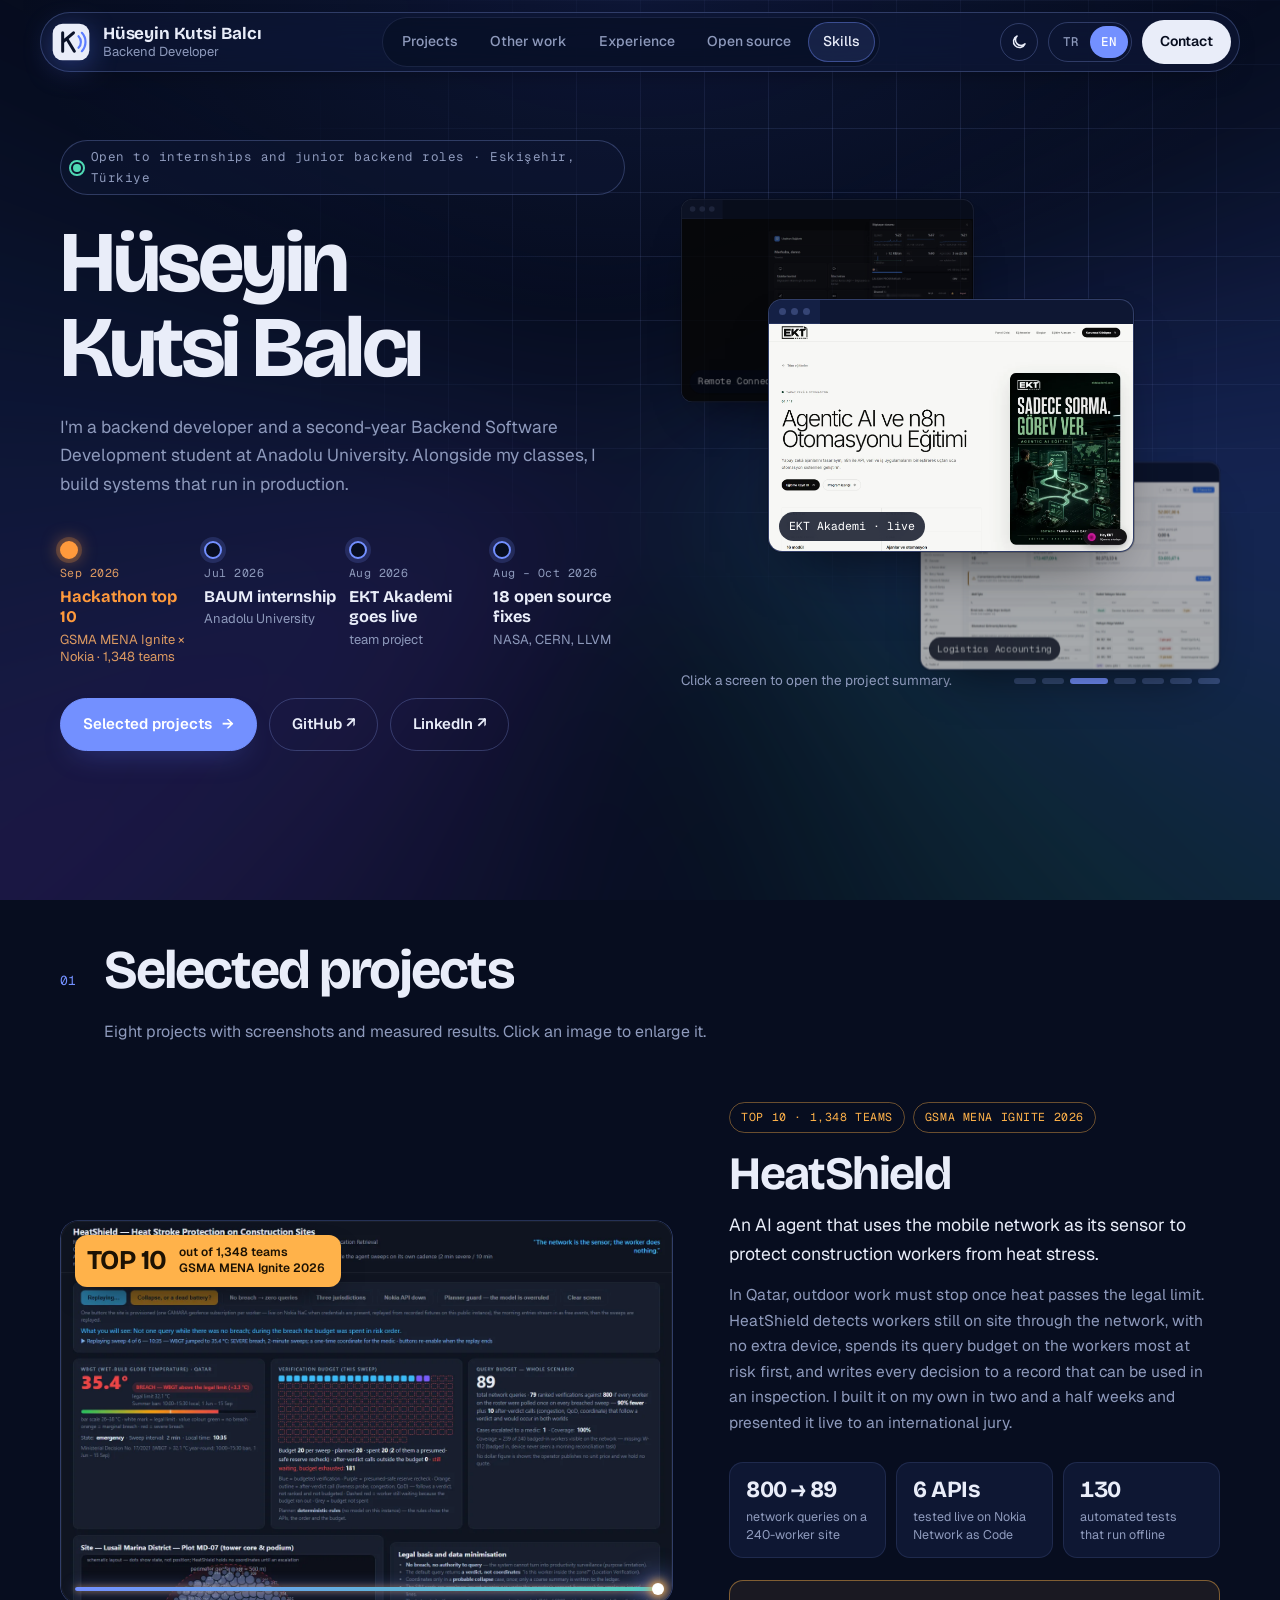
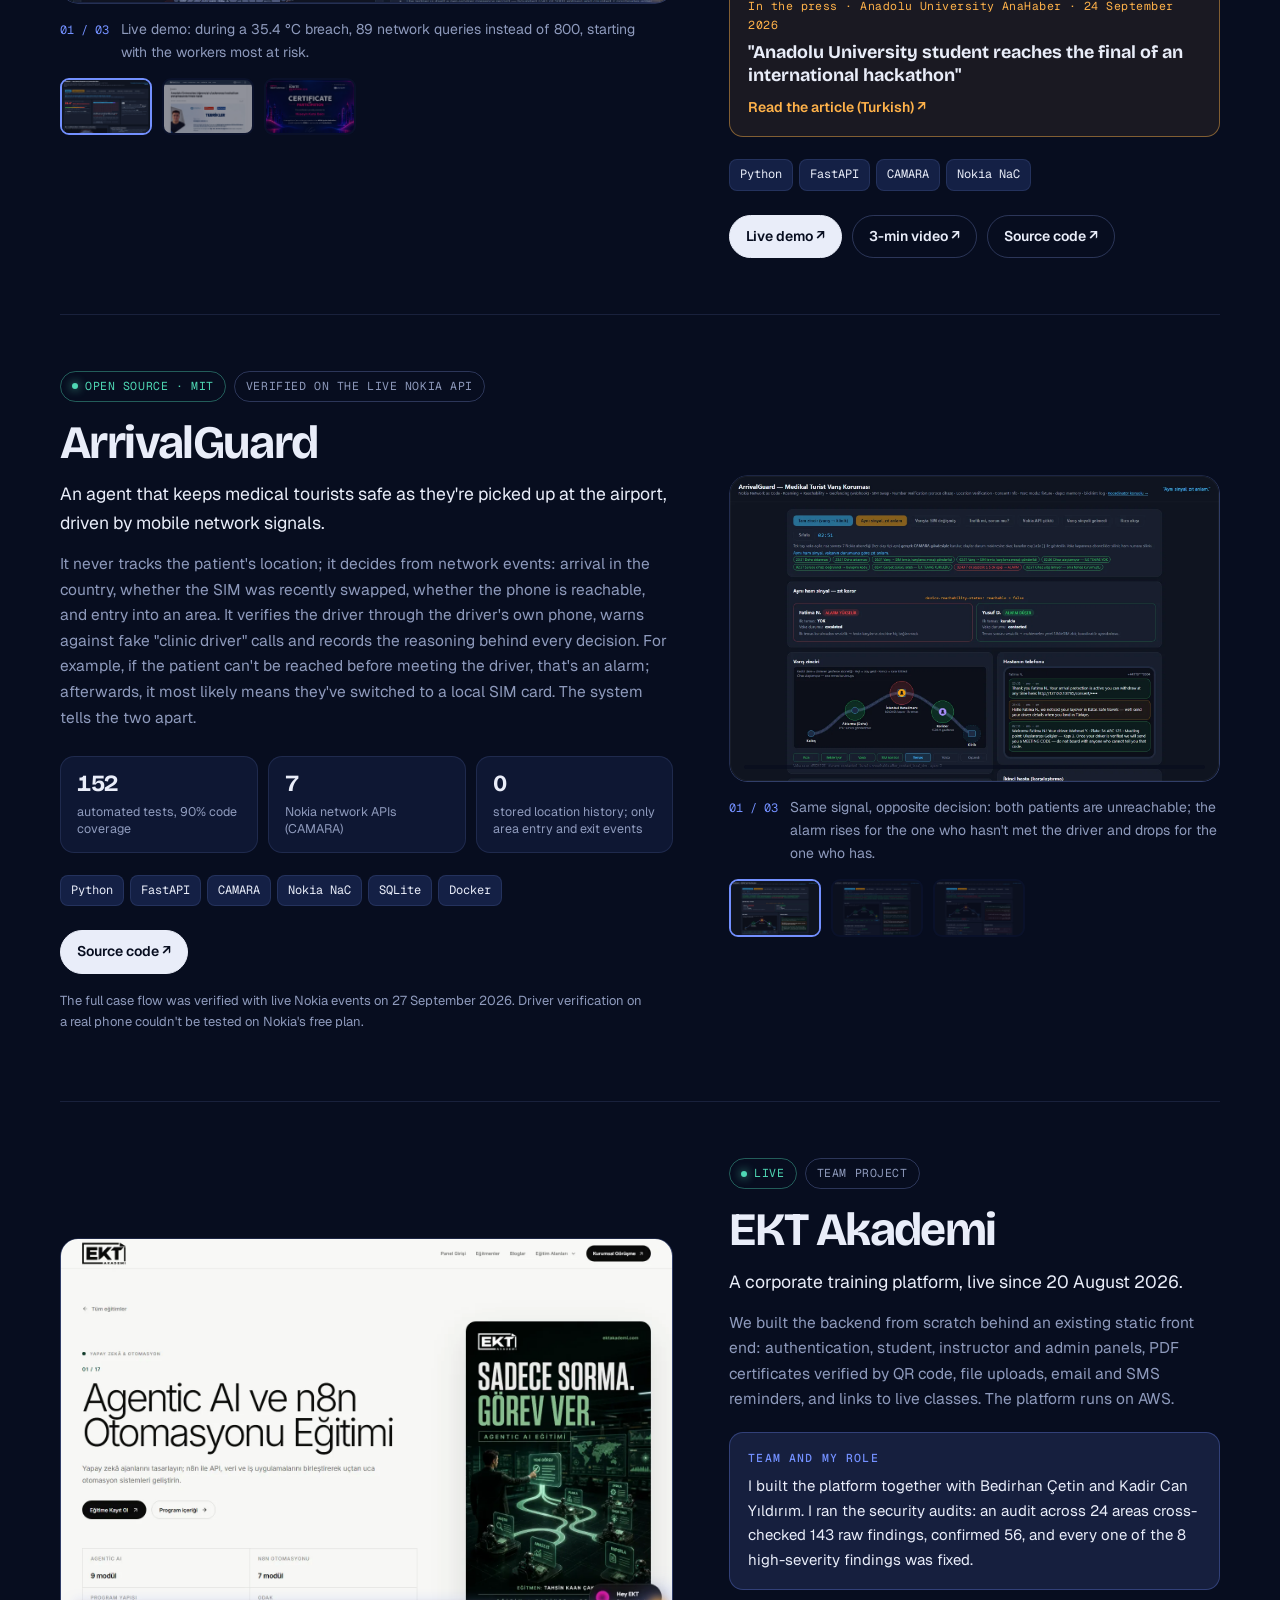
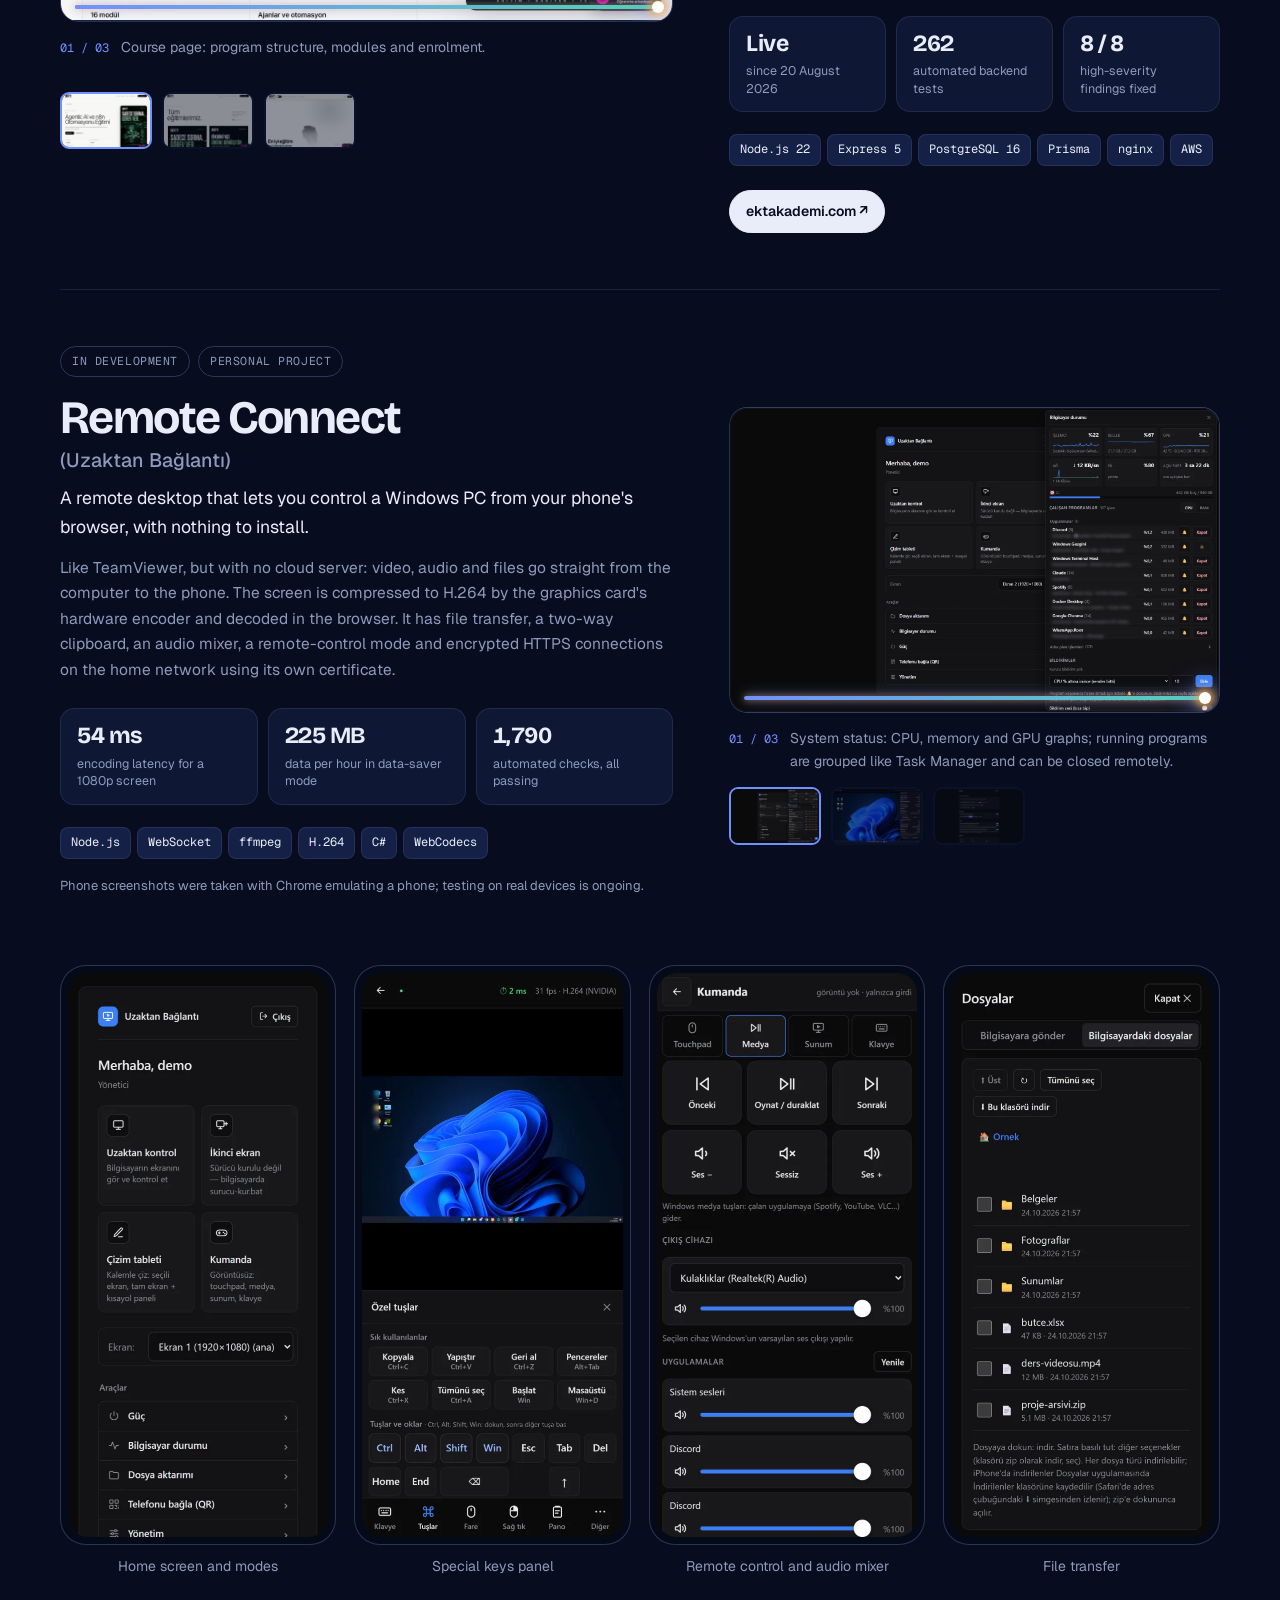
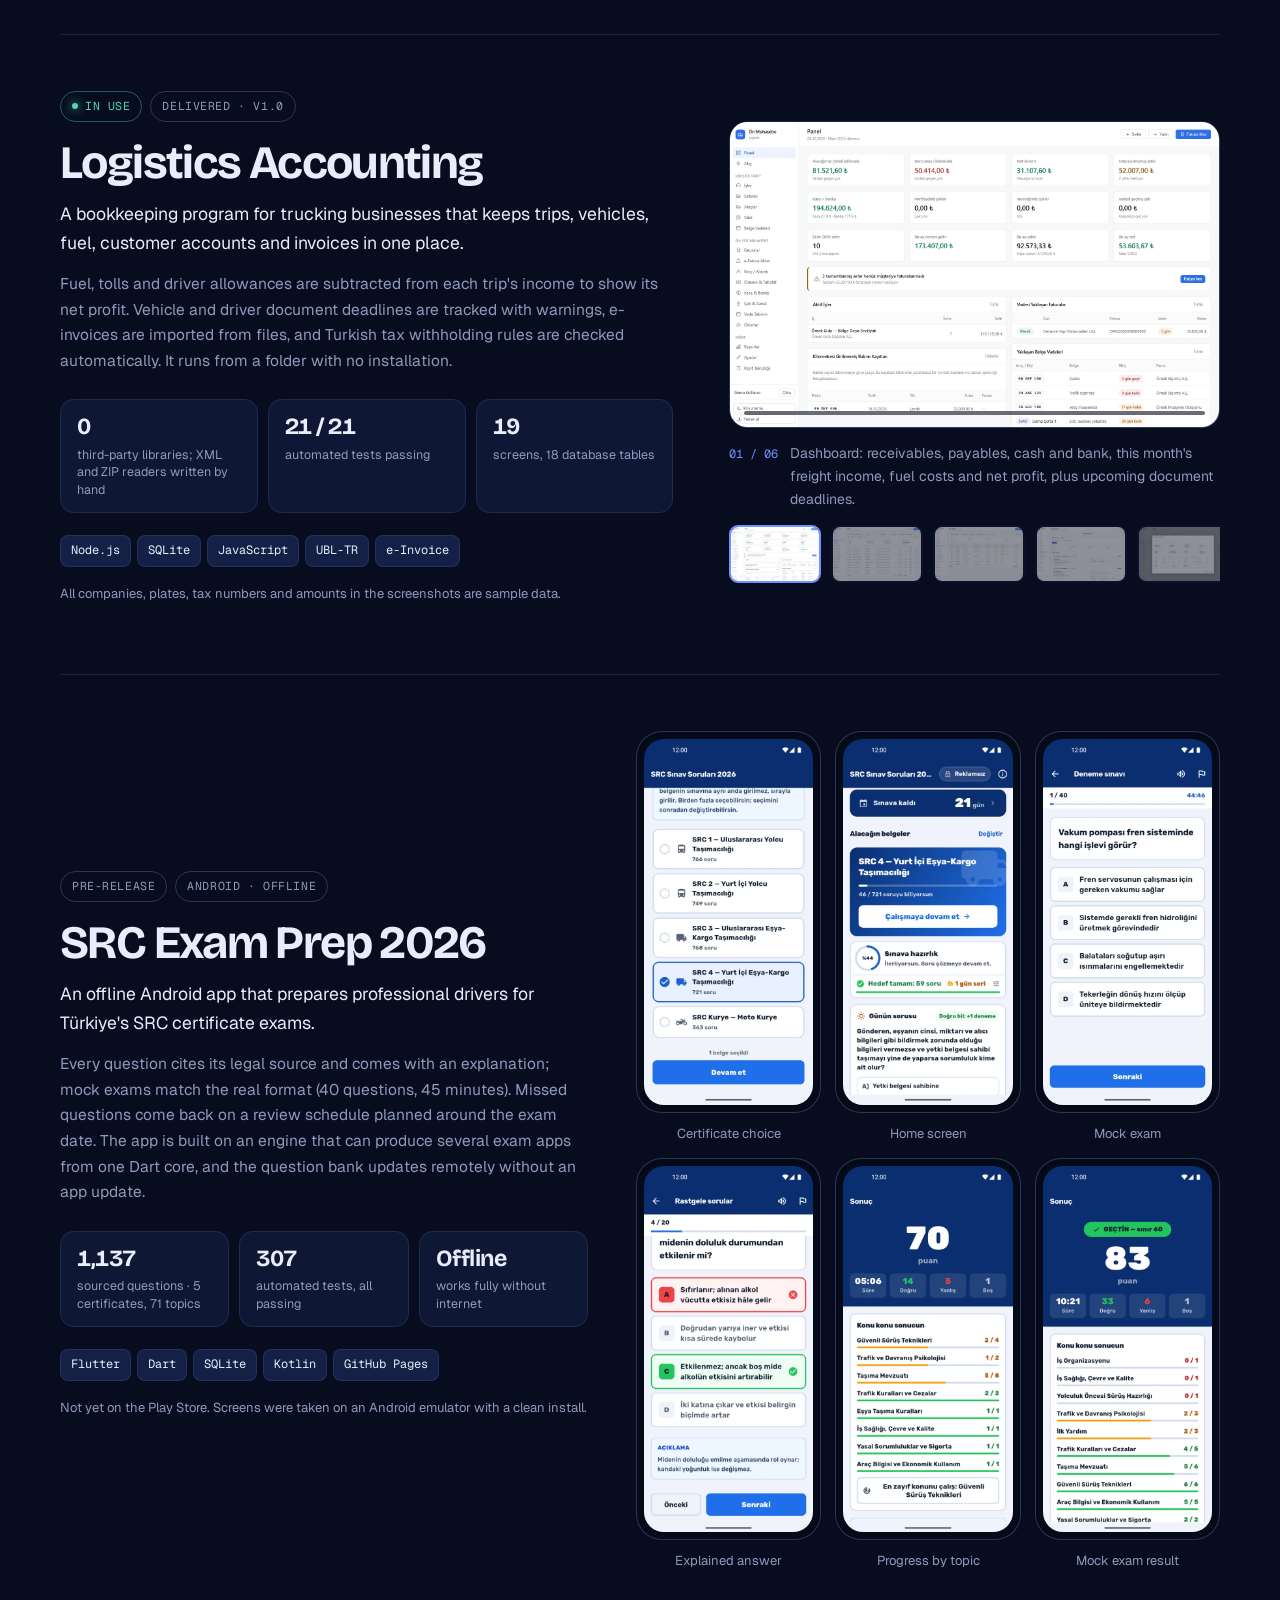
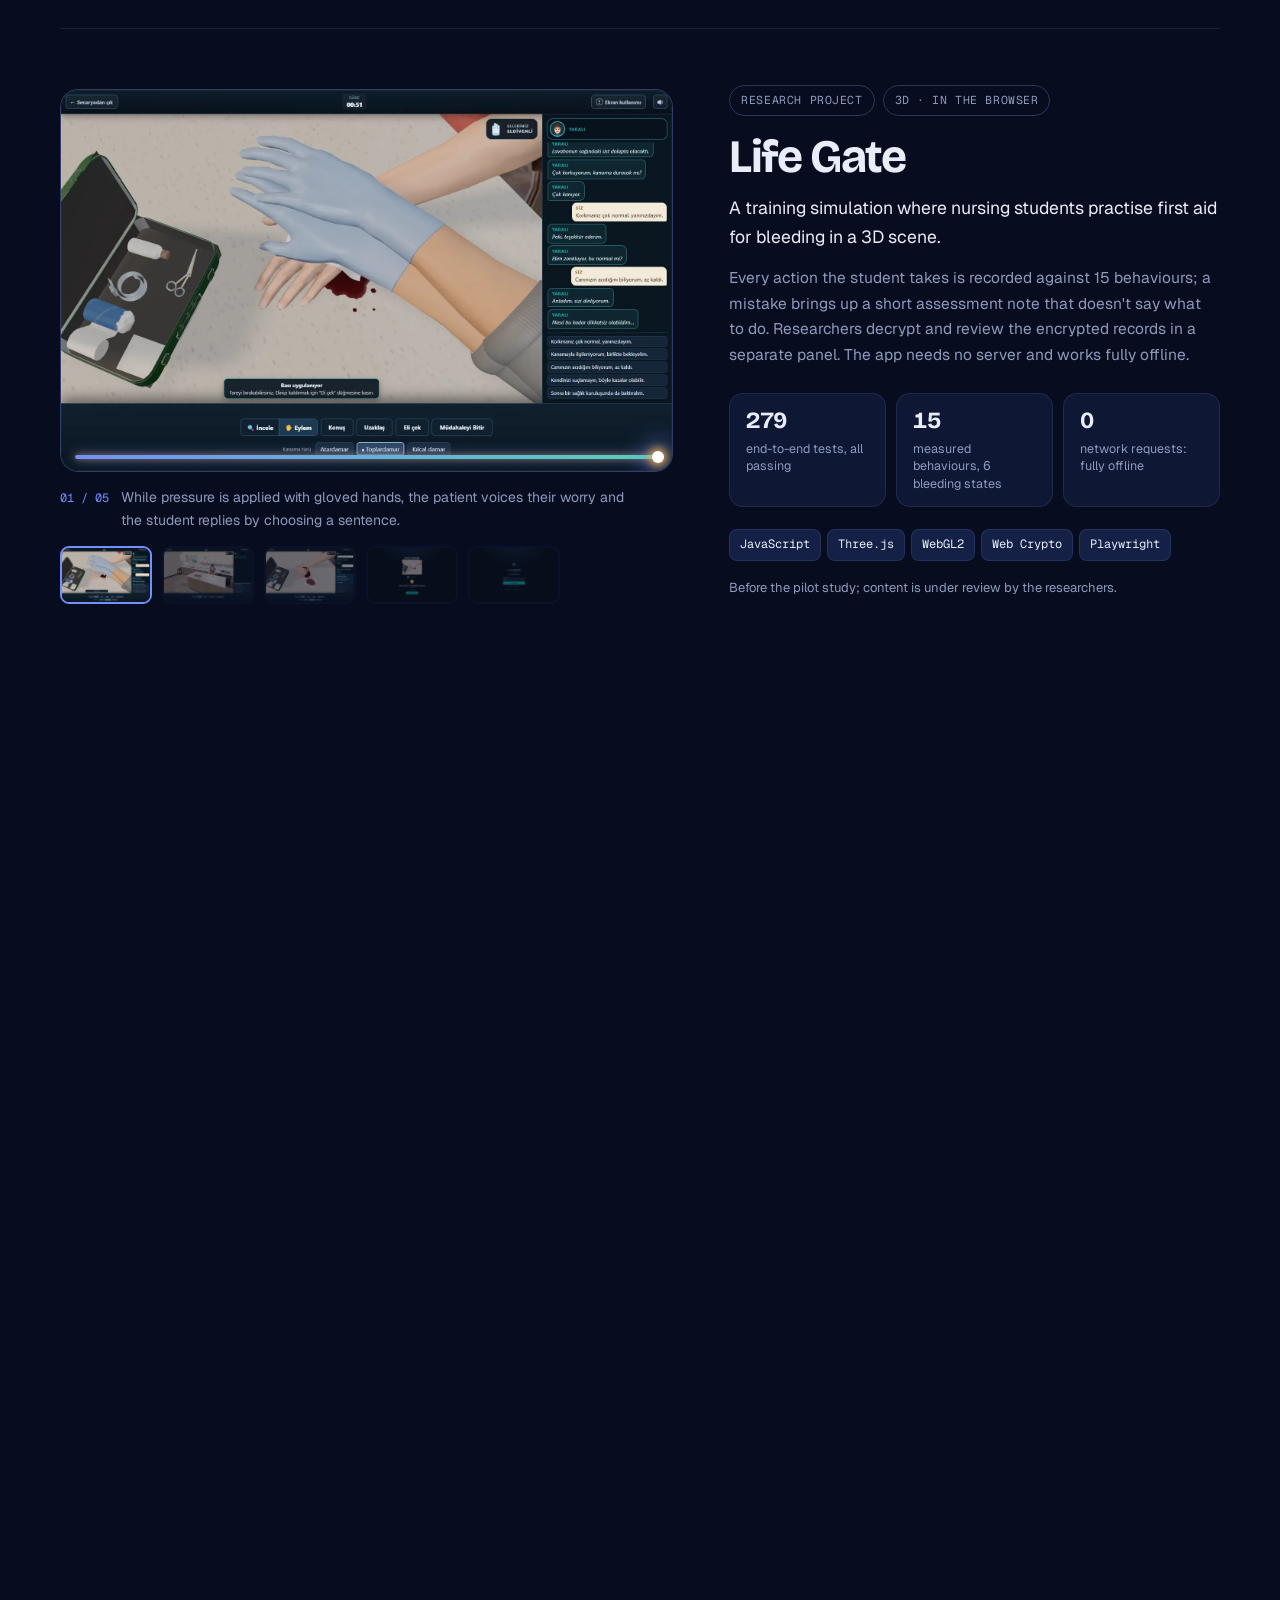
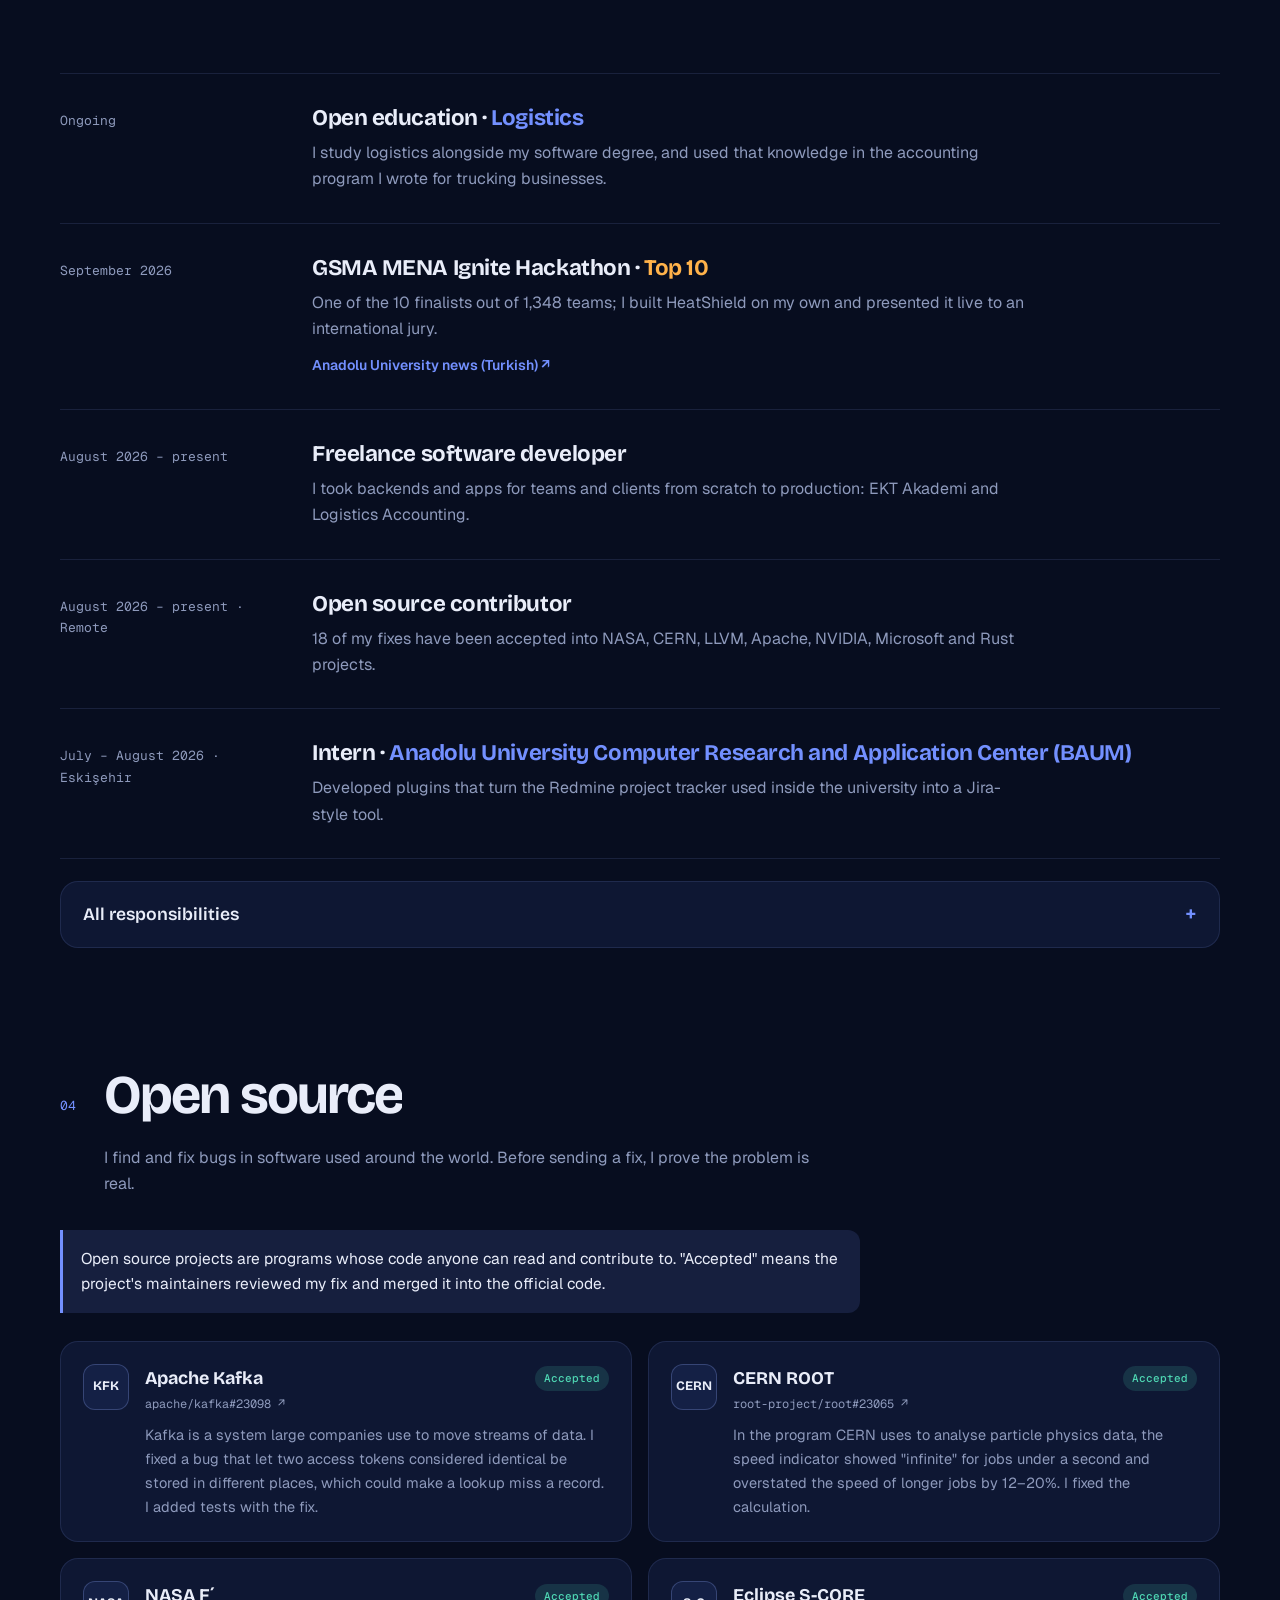
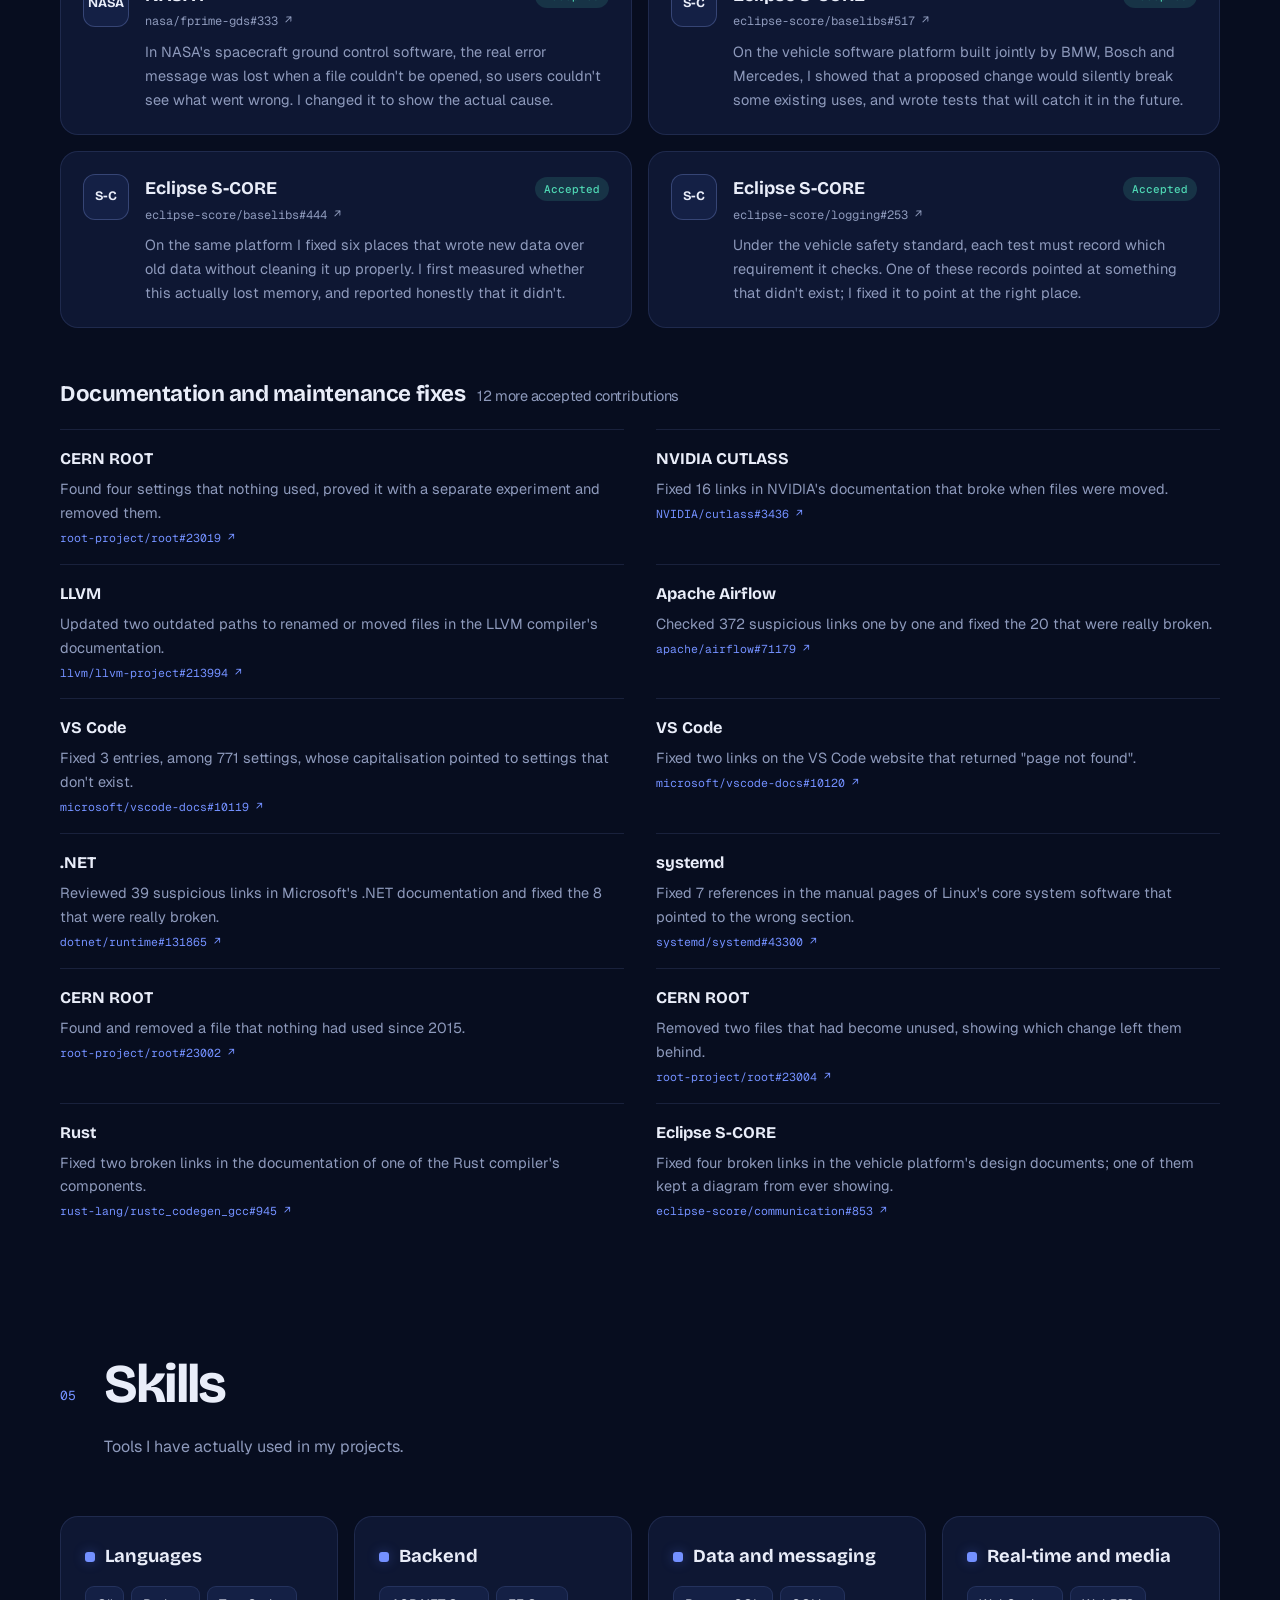
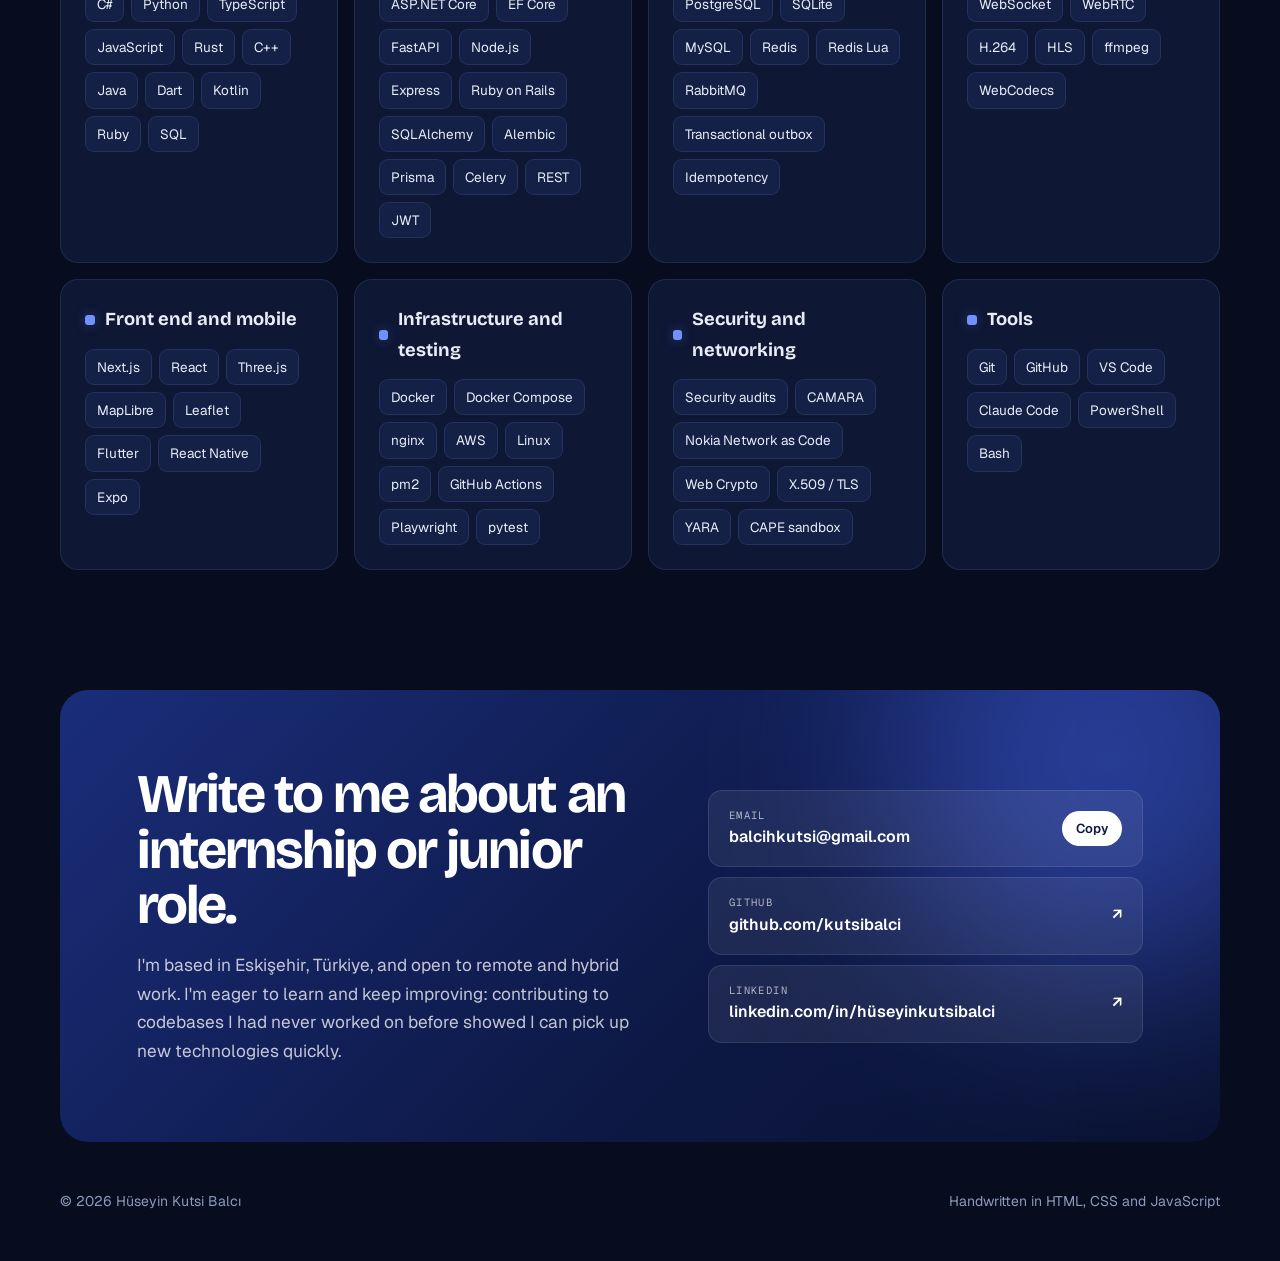
==== commit cc4c0d2d: "Kaydırma animasyonları, hackathon noktası turuncu, diğerleri mavi, dosya sürüm numaraları Co-Authore" ====
--- a/en/index.html
+++ b/en/index.html
@@ -22,7 +22,7 @@
 <link rel="preconnect" href="https://fonts.googleapis.com">
 <link rel="preconnect" href="https://fonts.gstatic.com" crossorigin>
 <link rel="stylesheet" href="https://fonts.googleapis.com/css2?family=Bricolage+Grotesque:opsz,wght@12..96,600;12..96,700&family=Geist:wght@400;500;600&family=Geist+Mono:wght@400;500&display=swap">
-<link rel="stylesheet" href="../style.css">
+<link rel="stylesheet" href="../style.css?v=20261025">
 </head>
 <body>
 
@@ -551,6 +551,6 @@
   <p id="lb-cap"></p>
 </div>
 
-<script src="../script.js"></script>
+<script src="../script.js?v=20261025"></script>
 </body>
 </html>
--- a/style.css
+++ b/style.css
@@ -1267,3 +1267,75 @@
 .skills { grid-template-columns: repeat(4, minmax(0, 1fr)); }
 @media (max-width: 1100px) { .skills { grid-template-columns: repeat(2, minmax(0, 1fr)); } }
 @media (max-width: 640px) { .skills { grid-template-columns: 1fr; } }
+
+/* ===== Giriş çizgisi: hackathon turuncu, diğerleri mavi ===== */
+.journey li::before { border-color: var(--accent) !important; background: var(--bg) !important; box-shadow: 0 0 0 4px color-mix(in srgb, var(--accent) 18%, transparent) !important; animation: none !important; }
+.journey li.hot::before { border-color: #ff9a3c !important; background: #ff9a3c !important; box-shadow: 0 0 0 4px rgba(255, 154, 60, 0.22), 0 0 18px rgba(255, 154, 60, 0.7) !important; animation: beat-o 2s ease-in-out infinite !important; }
+@keyframes beat-o { 50% { box-shadow: 0 0 0 9px rgba(255, 154, 60, 0.07), 0 0 28px rgba(255, 154, 60, 0.9); } }
+.journey li b { color: var(--fg) !important; }
+.journey li.hot b { color: #ff9a3c !important; }
+.journey li.hot time, .journey li.hot small { color: color-mix(in srgb, #ff9a3c 70%, var(--muted)) !important; }
+.journey .track i { background: linear-gradient(90deg, #ff9a3c, var(--accent) 40%, #4fd8b4) !important; }
+:root[data-theme="light"] .journey li.hot b { color: #c25e00 !important; }
+.journey li { animation: jin 0.7s var(--ease) both; animation-delay: calc(var(--i, 0) * 0.12s + 0.35s); }
+@keyframes jin { from { opacity: 0; transform: translateY(14px); } }
+
+/* ===== Kaydırma animasyonları ===== */
+/* Bölüm başlıkları: kelimeler maskeden yukarı kayar */
+.sec-head h2 .w { display: inline-block; overflow: hidden; vertical-align: bottom; padding-bottom: 0.08em; }
+.sec-head h2 .w > span { display: inline-block; }
+.js .sec-head.rv { opacity: 1; transform: none; }
+.js .sec-head.rv h2 .w > span { transform: translateY(110%); transition: transform 0.9s var(--ease); transition-delay: calc(var(--i, 0) * 0.07s); }
+.js .sec-head.rv.in h2 .w > span { transform: none; }
+.js .sec-head.rv .sec-num, .js .sec-head.rv p { opacity: 0; transform: translateY(12px); transition: opacity 0.7s ease 0.25s, transform 0.7s var(--ease) 0.25s; }
+.js .sec-head.rv.in .sec-num, .js .sec-head.rv.in p { opacity: 1; transform: none; }
+
+/* Proje görselleri: perde gibi açılır */
+.js .gallery.rv { opacity: 1; transform: none; }
+.js .gallery.rv .stage { clip-path: inset(0 0 100% 0 round 18px); transition: clip-path 1.1s var(--ease), box-shadow 0.3s ease; }
+.js .gallery.rv.in .stage { clip-path: inset(0 0 0 0 round 18px); }
+.js .gallery.rv .stage img.on { transform: scale(1.12); transition: opacity 0.7s ease, transform 1.6s var(--ease); }
+.js .gallery.rv.in .stage img.on { transform: none; }
+.js .gallery.rv .cap, .js .gallery.rv .thumbs { opacity: 0; transition: opacity 0.6s ease 0.6s; }
+.js .gallery.rv.in .cap, .js .gallery.rv.in .thumbs { opacity: 1; }
+
+/* Proje yazıları: satır satır gelir */
+.js .info.rv { opacity: 1; transform: none; }
+.js .info.rv > * { opacity: 0; transform: translateY(18px); transition: opacity 0.7s ease, transform 0.8s var(--ease); }
+.js .info.rv.in > * { opacity: 1; transform: none; }
+.js .info.rv.in > *:nth-child(1) { transition-delay: 0.05s; }
+.js .info.rv.in > *:nth-child(2) { transition-delay: 0.12s; }
+.js .info.rv.in > *:nth-child(3) { transition-delay: 0.19s; }
+.js .info.rv.in > *:nth-child(4) { transition-delay: 0.26s; }
+.js .info.rv.in > *:nth-child(5) { transition-delay: 0.33s; }
+.js .info.rv.in > *:nth-child(6) { transition-delay: 0.40s; }
+.js .info.rv.in > *:nth-child(7) { transition-delay: 0.47s; }
+.js .info.rv.in > *:nth-child(8) { transition-delay: 0.54s; }
+.js .info.rv.in > *:nth-child(n + 9) { transition-delay: 0.6s; }
+
+/* Teknoloji etiketleri tek tek belirir */
+.js .rv .chips li, .js .rv.skill li { opacity: 0; transform: scale(0.85); transition: opacity 0.4s ease, transform 0.5s var(--ease), border-color 0.2s ease, color 0.2s ease; transition-delay: calc(var(--i, 0) * 0.035s + 0.35s); }
+.js .rv.in .chips li, .js .rv.in.skill li { opacity: 1; transform: none; }
+
+/* Deneyim: soldan kayar, nokta ve çizgi */
+.js .timeline > li.rv { transform: translateX(-28px); }
+.js .timeline > li.rv.in { transform: none; }
+
+/* Açık kaynak kartları ve diğer işler: hafif eğimle gelir */
+.js .pr.rv, .js .work.rv, .js .skill.rv { transform: translateY(26px) scale(0.97); }
+.js .pr.rv.in, .js .work.rv.in, .js .skill.rv.in { transform: none; }
+.js .fixes.rv li { opacity: 0; transform: translateY(10px); transition: opacity 0.5s ease, transform 0.6s var(--ease); transition-delay: calc(var(--i, 0) * 0.05s); }
+.js .fixes.rv.in li { opacity: 1; transform: none; }
+
+/* İletişim kutusu büyüyerek gelir */
+.js .contact.rv { transform: translateY(30px) scale(0.96); }
+.js .contact.rv.in { transform: none; }
+
+/* Telefon ekranları sırayla yükselir */
+.js .phone.rv { transform: translateY(40px); }
+.js .phone.rv.in { transform: none; }
+
+@media (prefers-reduced-motion: reduce) {
+  .js .gallery.rv .stage, .js .gallery.rv .stage img.on, .js .sec-head.rv h2 .w > span, .js .info.rv > *, .js .rv .chips li, .js .rv.skill li, .js .fixes.rv li { clip-path: none !important; transform: none !important; opacity: 1 !important; }
+  .journey li { animation: none; }
+}
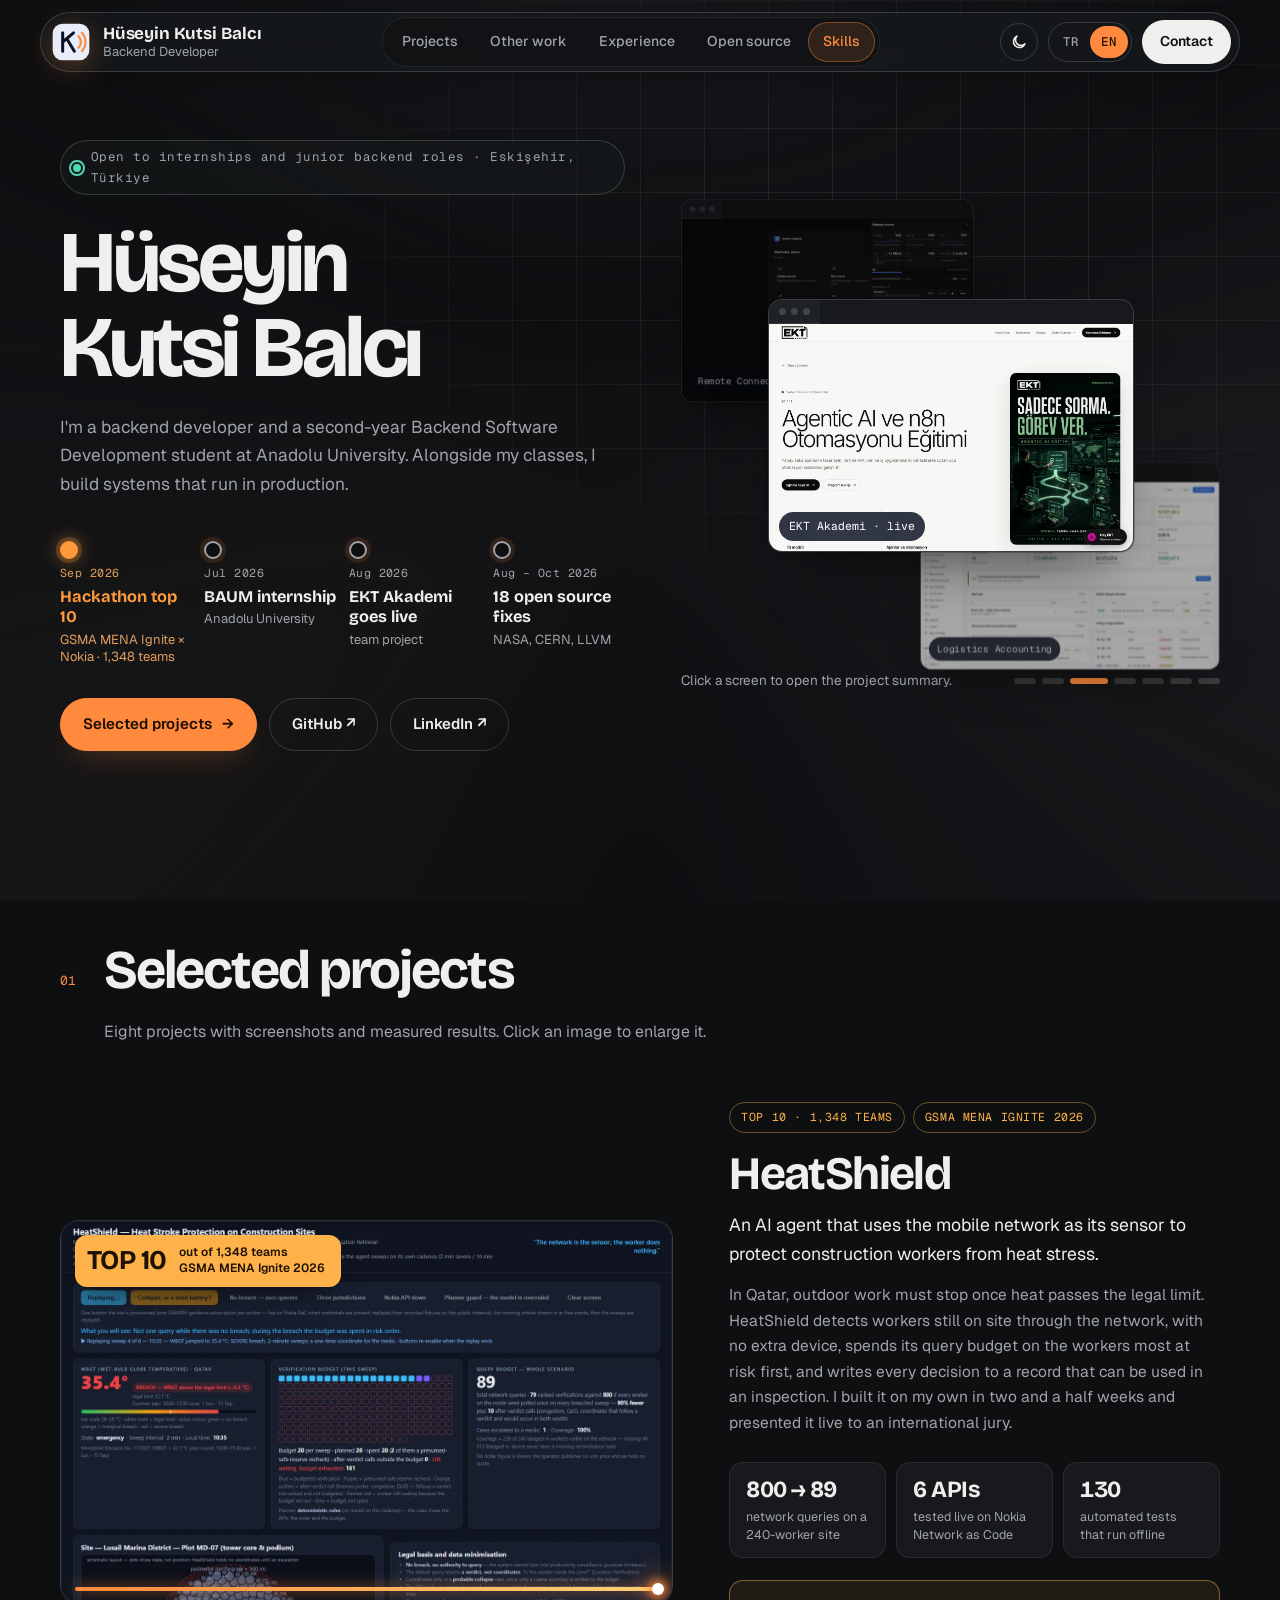
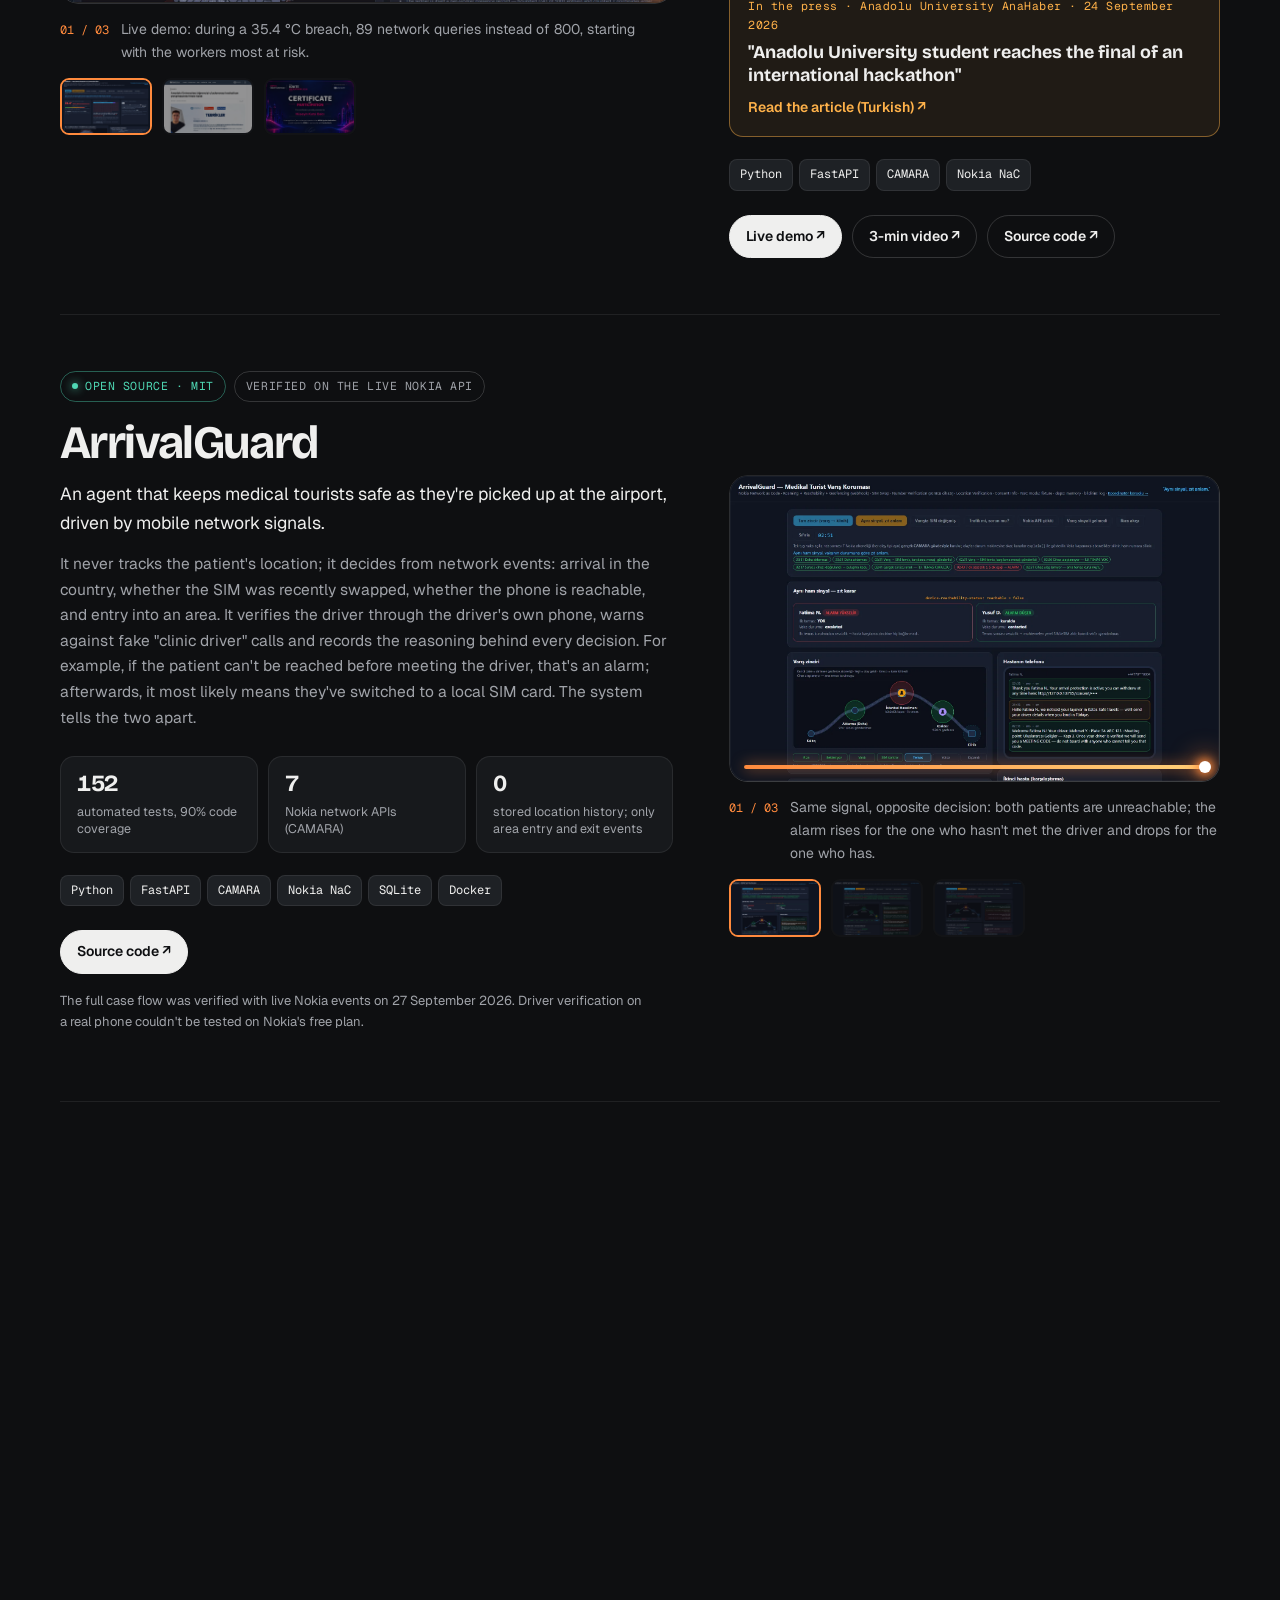
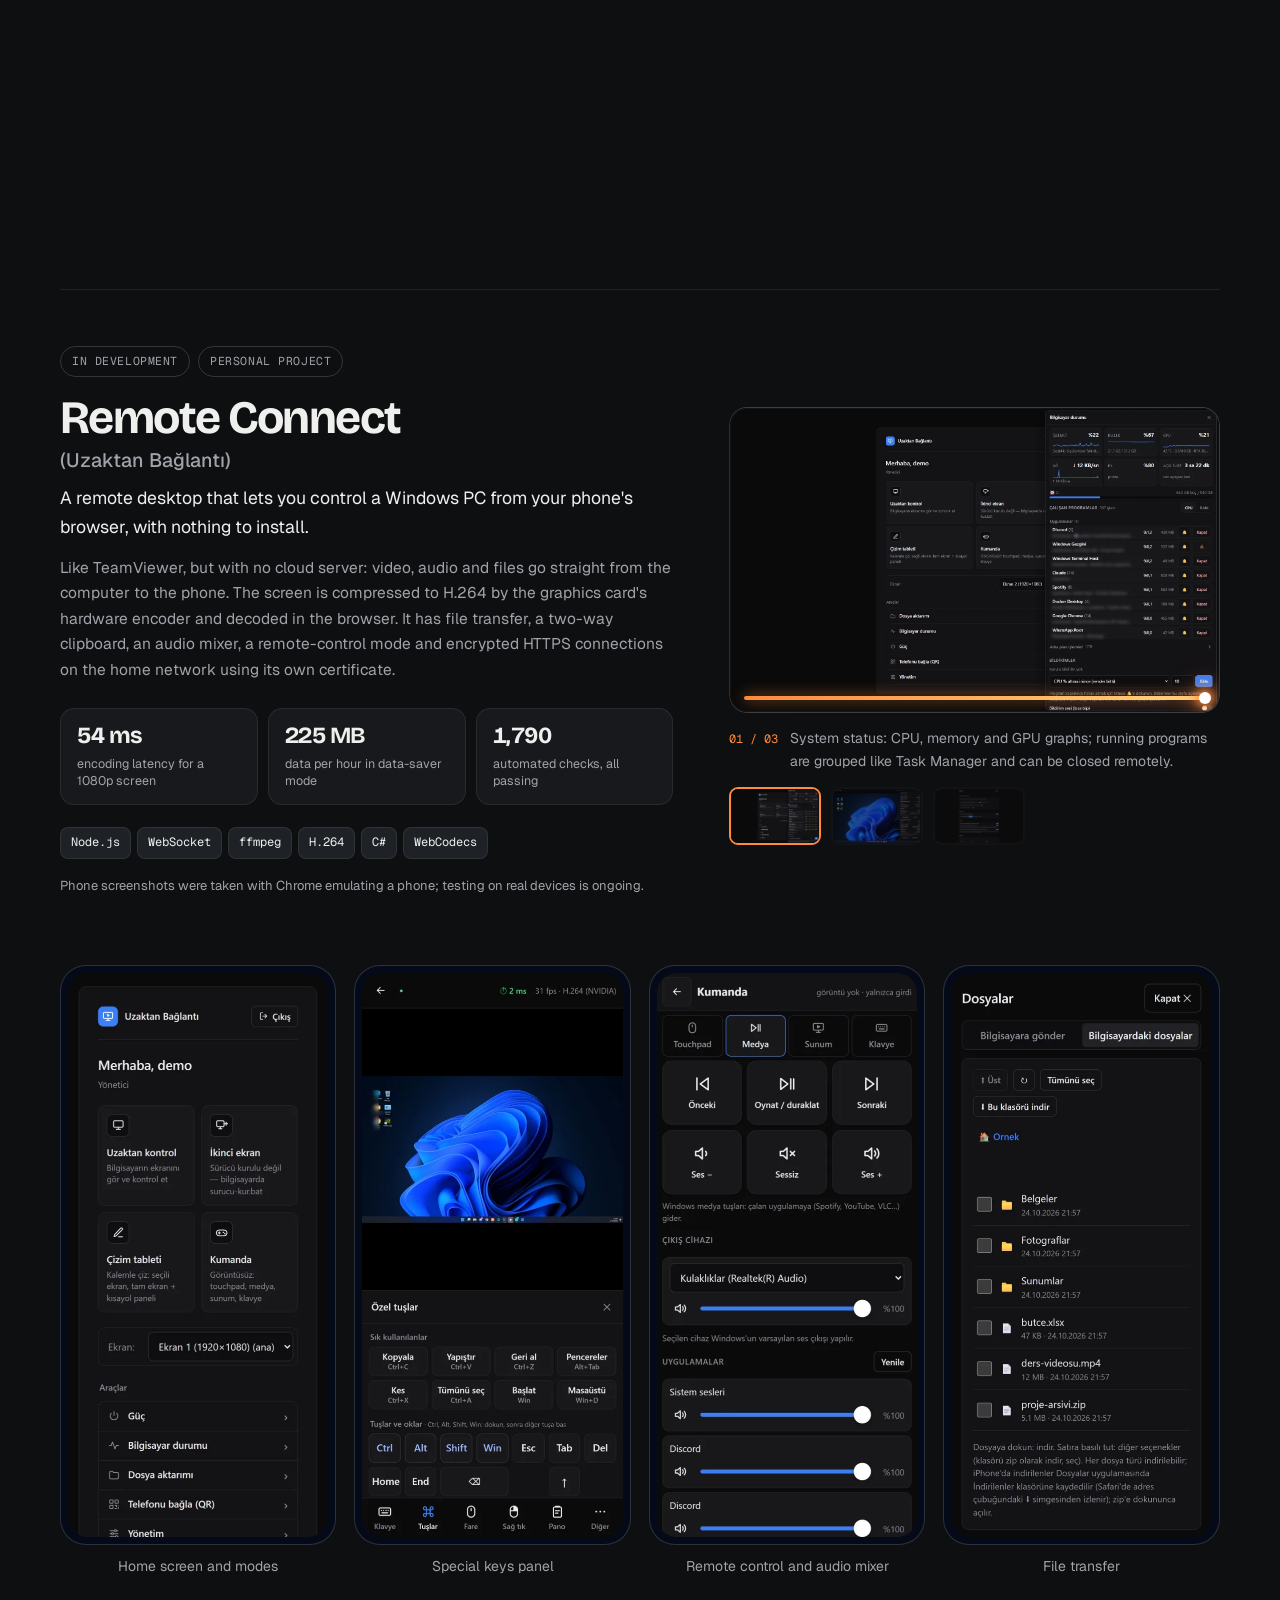
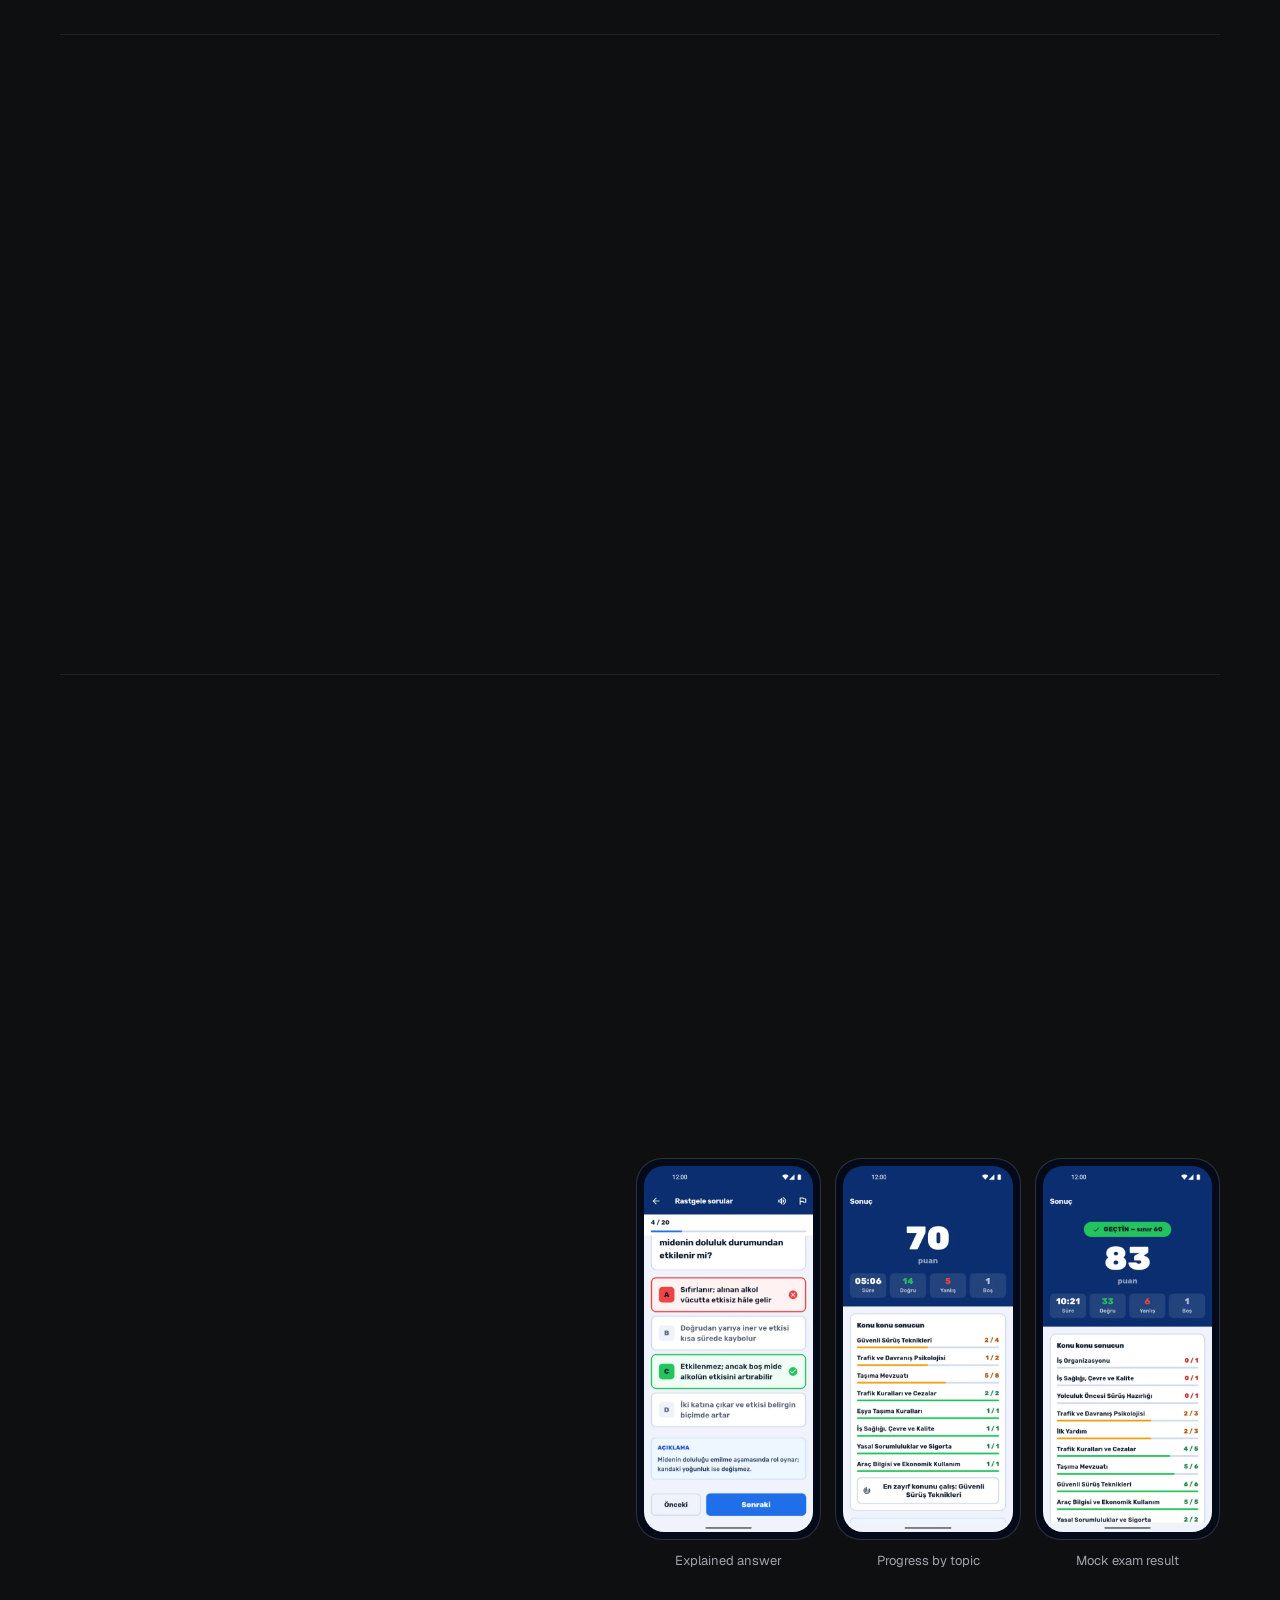
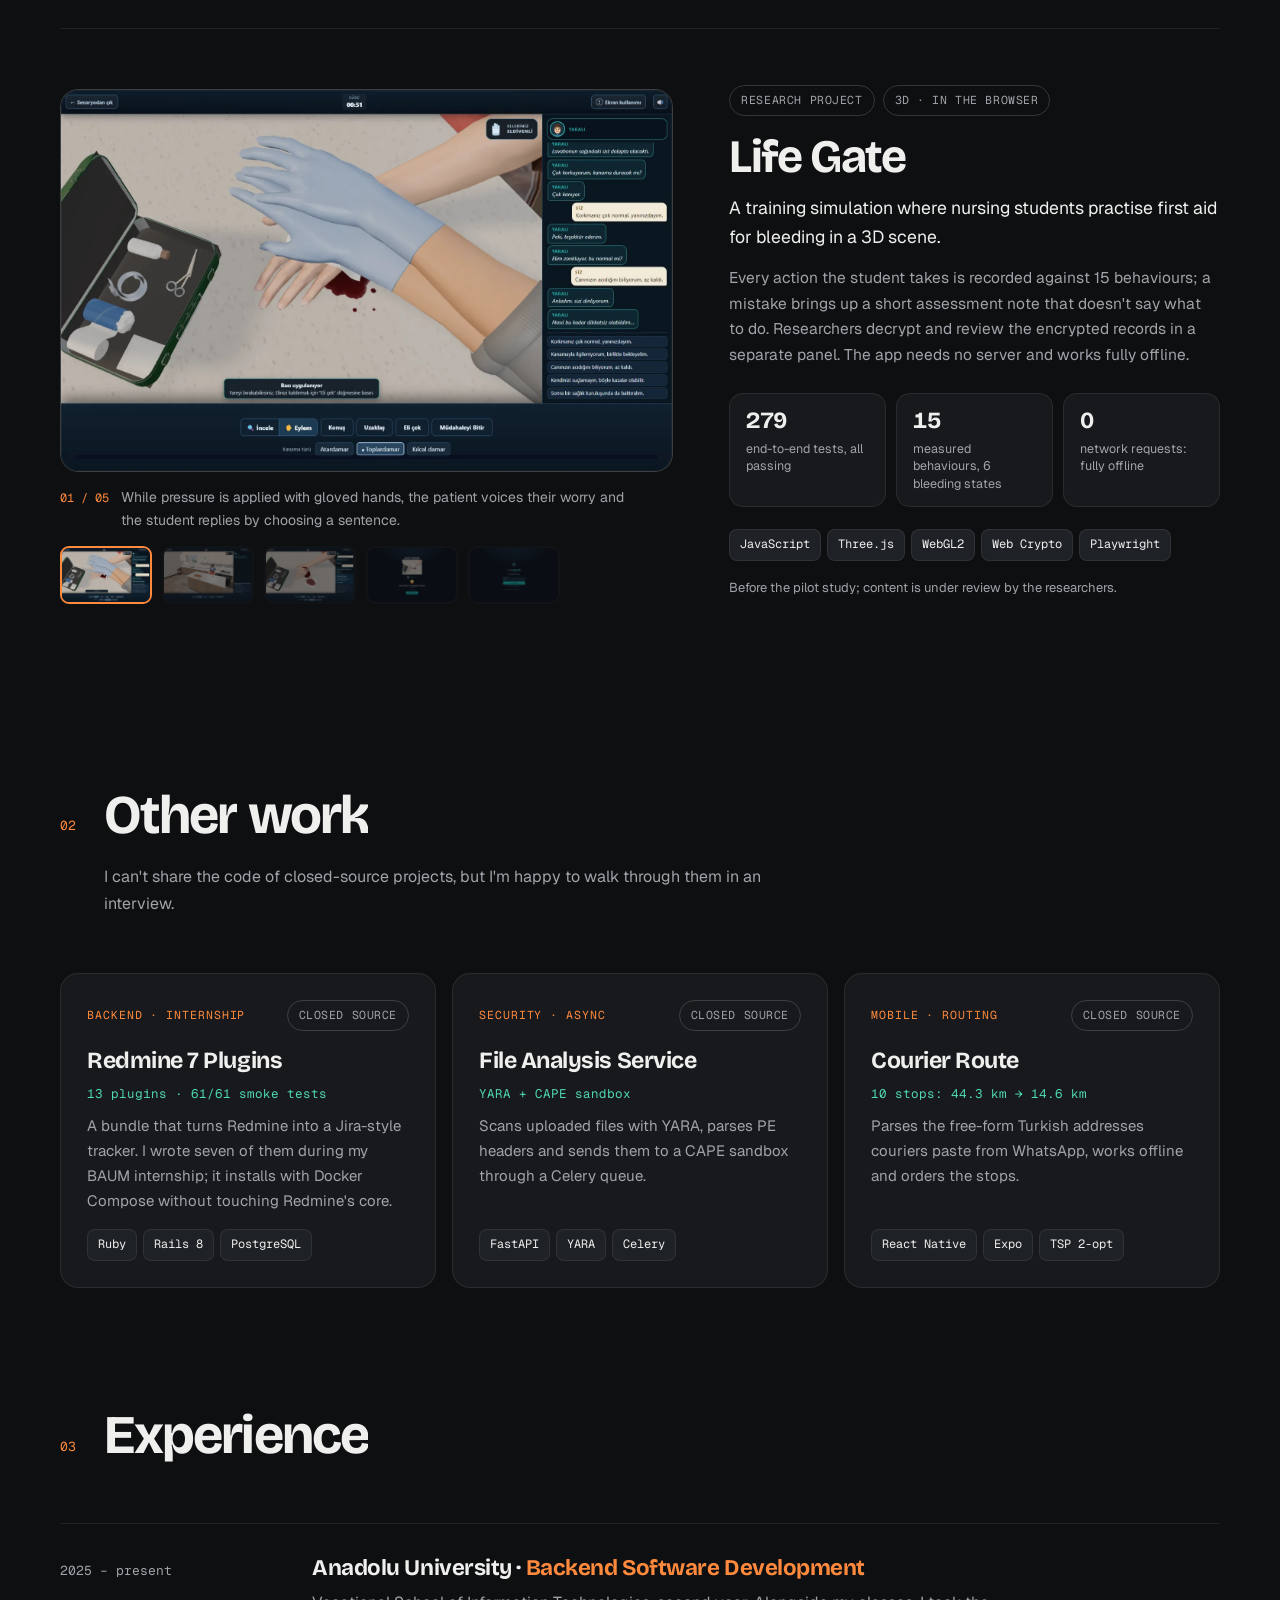
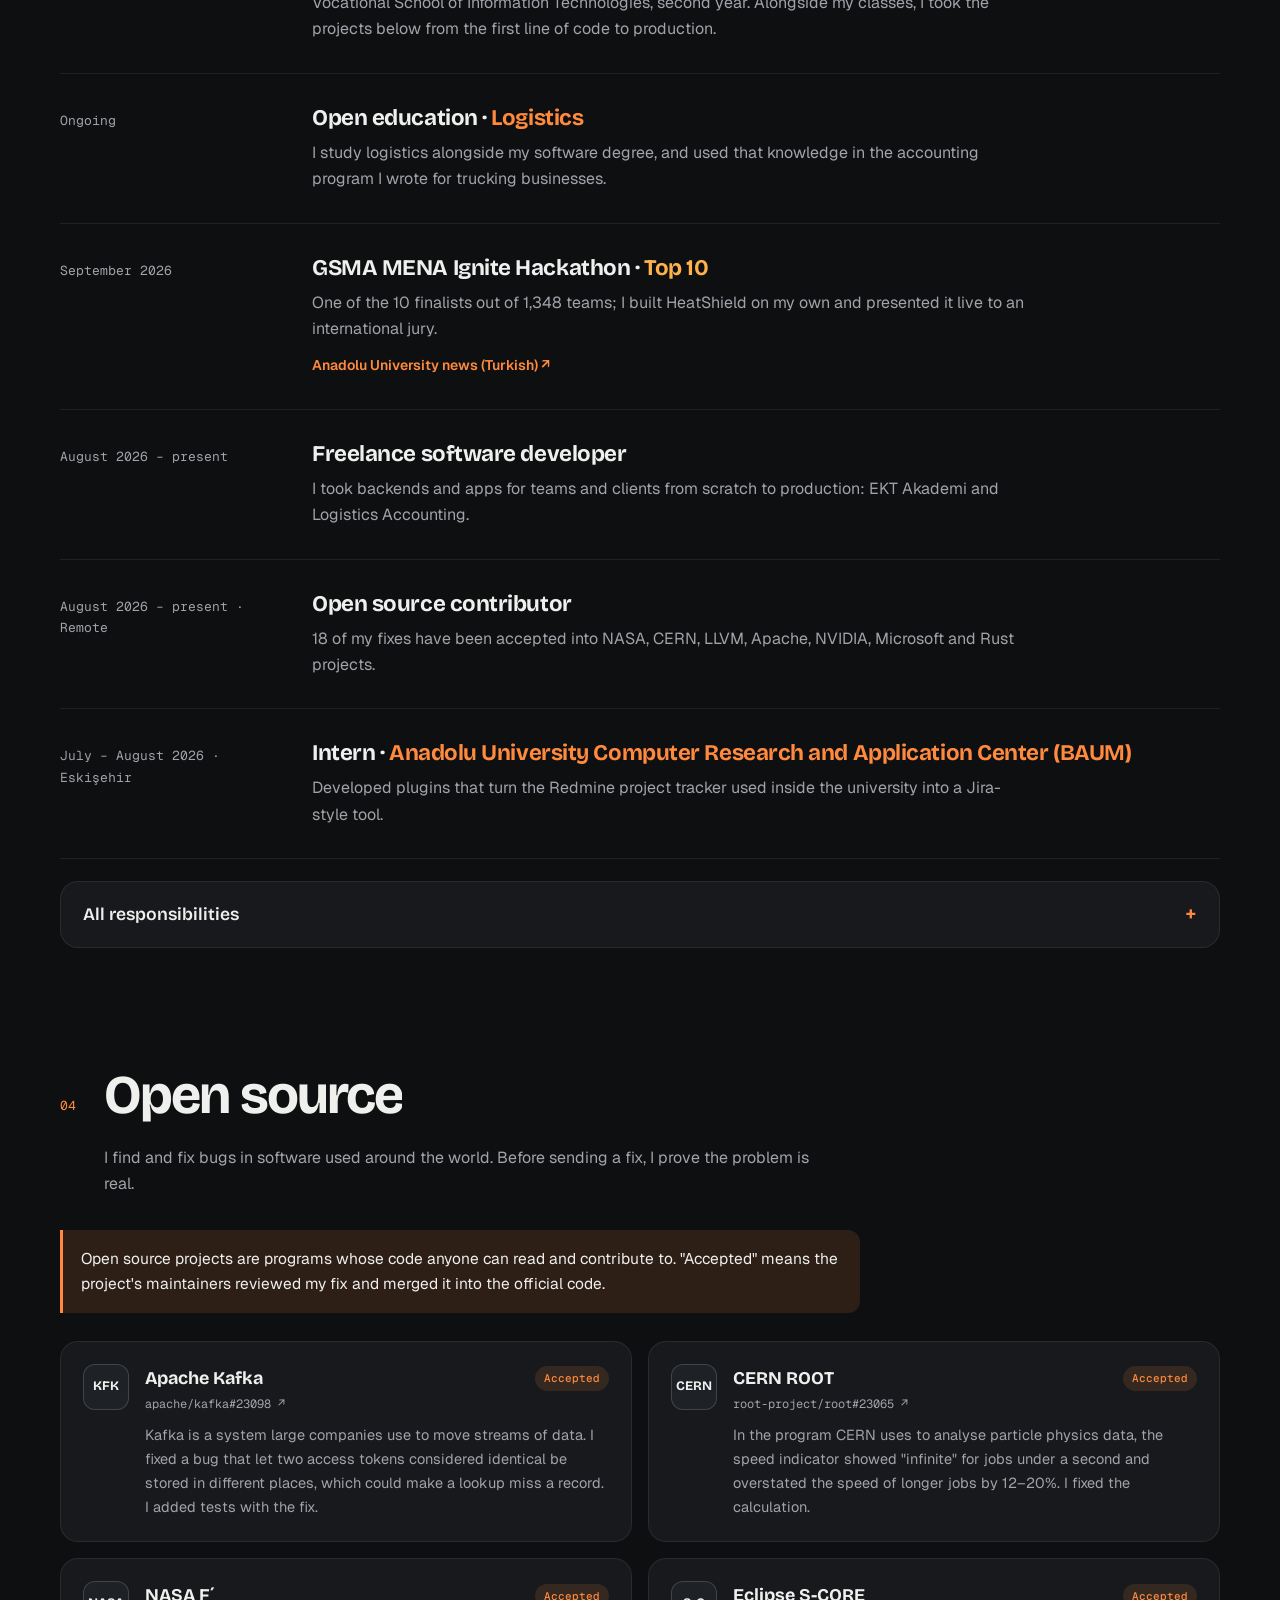
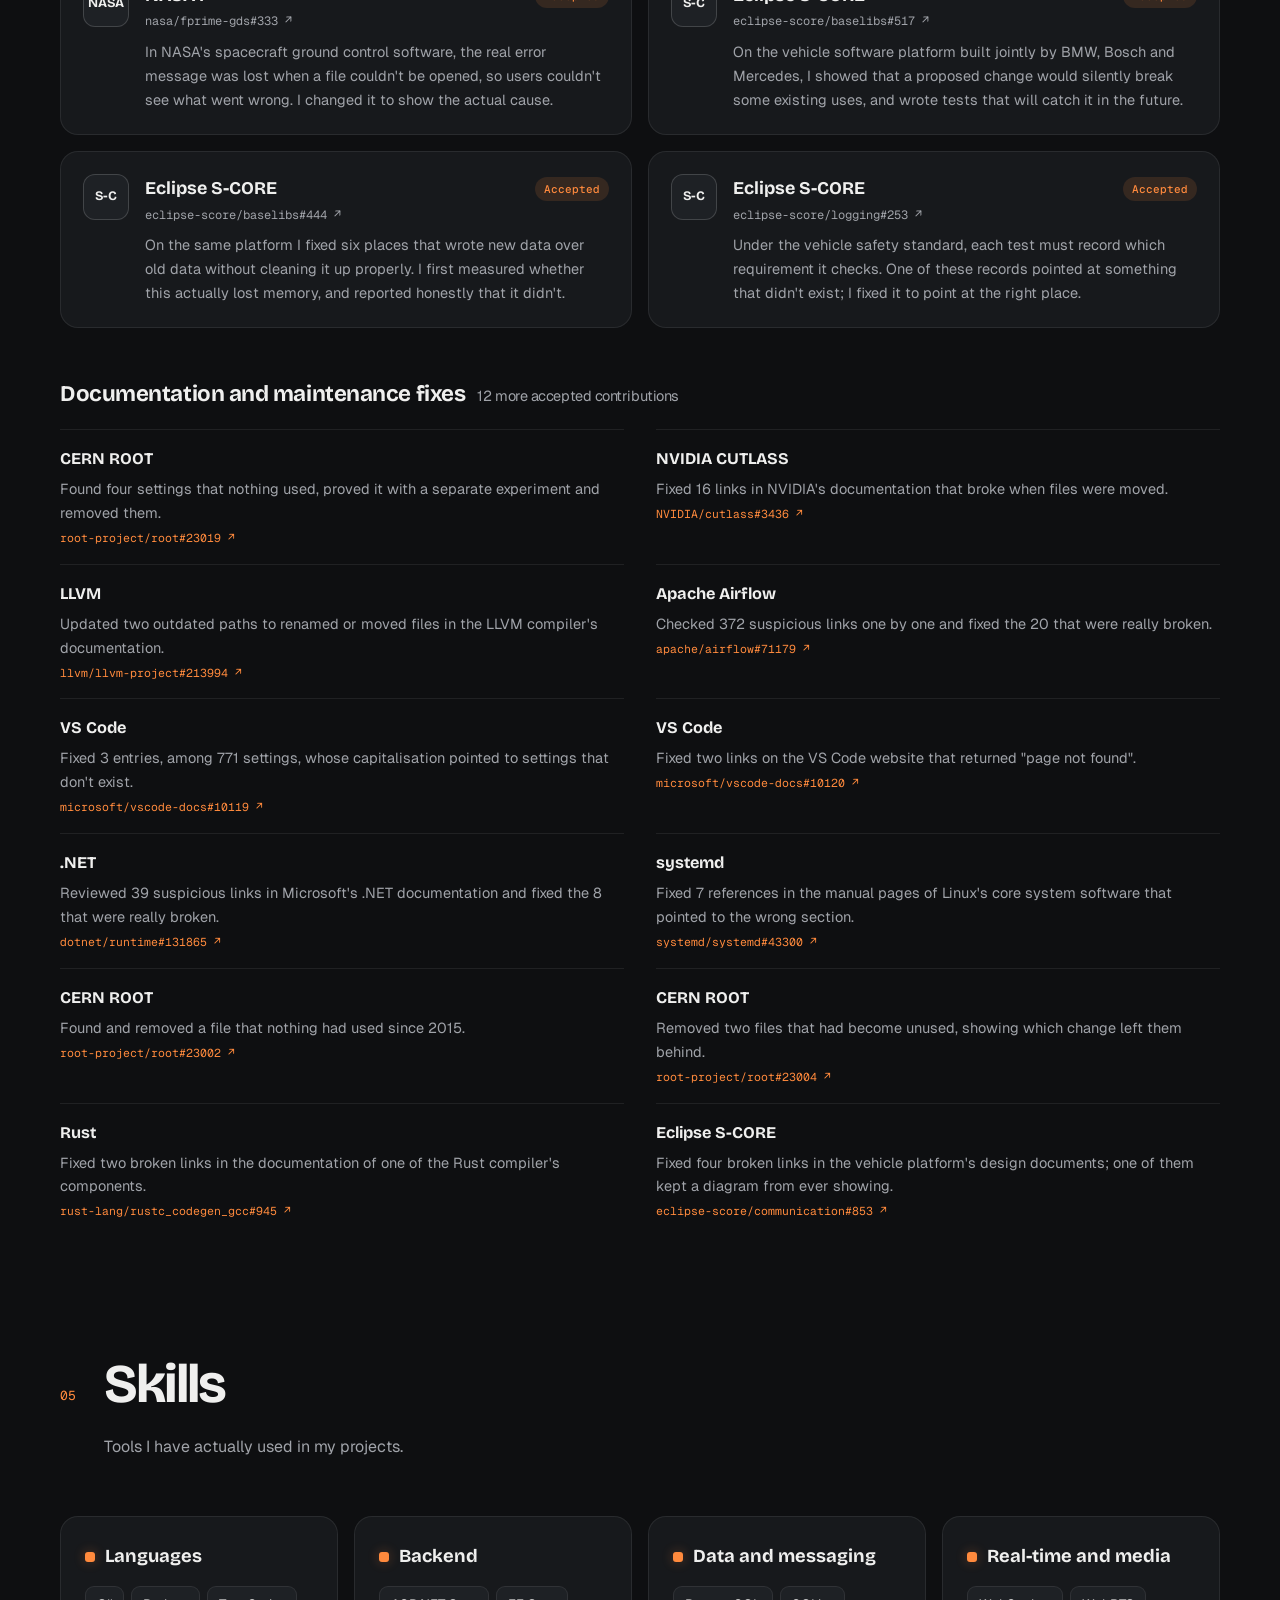
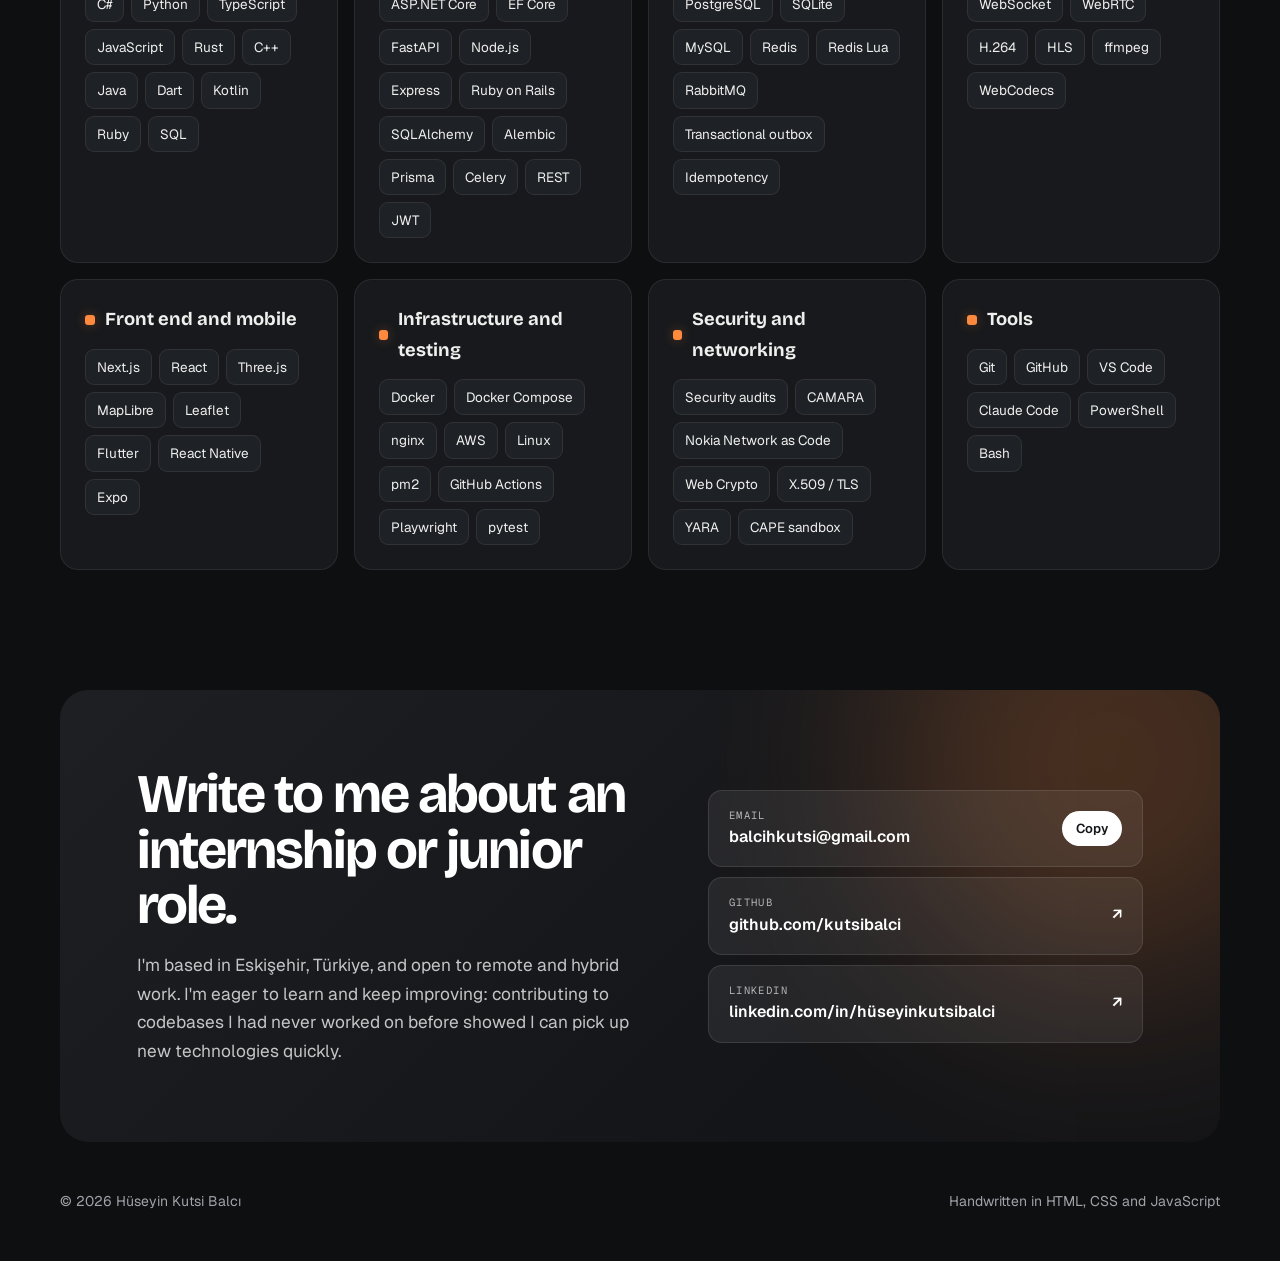
==== commit 47b6e854: "Antrasit + turuncu palet; açık temada kirli beyaz zemin ve kahverengi vurgu; renk önizlemeleri kaldı" ====
--- a/en/index.html
+++ b/en/index.html
@@ -8,7 +8,7 @@
 <meta property="og:title" content="Hüseyin Kutsi Balcı · Backend Developer">
 <meta property="og:description" content="A live education platform, a top-10 hackathon agent, an EV charging planner and a 3D training simulation.">
 <meta property="og:image" content="https://kutsibalci.github.io/img/hs-1.webp">
-<meta name="theme-color" content="#070d1f">
+<meta name="theme-color" content="#0e0f11">
 <link rel="icon" type="image/svg+xml" href="../img/logo.svg">
 <link rel="alternate" hreflang="tr" href="../">
 <script>
@@ -22,7 +22,7 @@
 <link rel="preconnect" href="https://fonts.googleapis.com">
 <link rel="preconnect" href="https://fonts.gstatic.com" crossorigin>
 <link rel="stylesheet" href="https://fonts.googleapis.com/css2?family=Bricolage+Grotesque:opsz,wght@12..96,600;12..96,700&family=Geist:wght@400;500;600&family=Geist+Mono:wght@400;500&display=swap">
-<link rel="stylesheet" href="../style.css?v=20261025">
+<link rel="stylesheet" href="../style.css?v=20261025b">
 </head>
 <body>
 
@@ -551,6 +551,6 @@
   <p id="lb-cap"></p>
 </div>
 
-<script src="../script.js?v=20261025"></script>
+<script src="../script.js?v=20261025b"></script>
 </body>
 </html>
--- a/style.css
+++ b/style.css
@@ -1339,3 +1339,57 @@
   .js .gallery.rv .stage, .js .gallery.rv .stage img.on, .js .sec-head.rv h2 .w > span, .js .info.rv > *, .js .rv .chips li, .js .rv.skill li, .js .fixes.rv li { clip-path: none !important; transform: none !important; opacity: 1 !important; }
   .journey li { animation: none; }
 }
+
+
+/* ===== Renk paleti: antrasit + turuncu ===== */
+:root {
+  --bg:#0e0f11; --bg-2:#131417; --surface:#17191c; --surface-2:#1e2125;
+  --line:rgba(255,255,255,0.08); --line-strong:rgba(255,255,255,0.16); --fg:#efefee; --muted:#a0a3a9;
+  --accent:#ff8a3d; --accent-soft:rgba(255,138,61,0.13); --glow:rgba(255,138,61,0.32);
+}
+:root[data-theme="light"] {
+  --bg:#f2f1ee; --bg-2:#e8e6e1; --surface:#fbfaf8; --surface-2:#f1efeb;
+  --fg:#16171a; --muted:#4a4c52;
+  --accent:#c45400; --accent-soft:rgba(196,84,0,0.1); --glow:rgba(196,84,0,0.2);
+}
+.btn.primary, .lang a.on, .sc-dots button.on { color: #1f0f02; }
+:root[data-theme="light"] .btn.primary, :root[data-theme="light"] .lang a.on { color: #fff; }
+.brand .logo { filter: drop-shadow(0 6px 14px rgba(255,138,61,0.3)); }
+.brand .logo .sig1, .brand .logo .sig2 { stroke: var(--accent); }
+.bg-anim { background: radial-gradient(ellipse 70% 50% at 50% 0%, rgba(60,62,68,0.16), transparent 70%); }
+.bg-anim::before { background: conic-gradient(from 0deg at 50% 50%, transparent 0 16%, rgba(60,62,68,0.34) 26%, rgba(45,46,52,0.22) 38%, transparent 50%, rgba(70,58,48,0.24) 66%, rgba(60,62,68,0.14) 74%, transparent 84%); }
+.contact { background: linear-gradient(135deg, #1d1f23, #141518 70%); }
+.contact::before { background: #ff8a3d; opacity: 0.22; }
+.copy { color: #141518; }
+.copy:hover { background: #ff8a3d; color: #1f0f02; }
+.stage .tick i { background: linear-gradient(90deg, var(--accent), #ffd27a); box-shadow: 0 0 14px rgba(255,138,61,0.75); }
+.stage .tick i::after { box-shadow: 0 0 10px 3px rgba(255,138,61,0.9), 0 0 24px 8px rgba(255,138,61,0.4); }
+.journey .track i { background: linear-gradient(90deg, #ff9a3c, var(--accent) 45%, var(--fg)) !important; }
+.journey li::before { border-color: var(--muted) !important; box-shadow: 0 0 0 4px var(--accent-soft) !important; }
+.progress { background: linear-gradient(90deg, var(--accent), #ffd27a); }
+.pr strong em { color: var(--accent); background: var(--accent-soft); }
+.nav a.active, .timeline .org { color: var(--accent); }
+
+/* ===== Açık tema: kirli beyaz zemin, kahverengi vurgu ===== */
+:root[data-theme="light"] {
+  --bg:#e8e3da; --bg-2:#ded8cd; --surface:#f1ede6; --surface-2:#e6e0d6;
+  --line:rgba(60,45,30,0.14); --line-strong:rgba(60,45,30,0.26);
+  --fg:#2a2420; --muted:#5e544b;
+  --accent:#8a4f24; --accent-soft:rgba(138,79,36,0.12); --glow:rgba(138,79,36,0.18);
+  --warm:#9a5a1e; --live:#2f7a55;
+}
+:root[data-theme="light"] body { background: var(--bg); }
+:root[data-theme="light"] .bg-anim::before { opacity: 0.18; }
+:root[data-theme="light"] .bg-anim { background: radial-gradient(ellipse 70% 50% at 50% 0%, rgba(150,110,70,0.12), transparent 70%); }
+:root[data-theme="light"] .btn.primary, :root[data-theme="light"] .lang a.on, :root[data-theme="light"] .sc-dots button.on { color: #f6f1ea; }
+:root[data-theme="light"] .stage .tick i { background: linear-gradient(90deg, #8a4f24, #b9824f); box-shadow: 0 0 8px rgba(138,79,36,0.35); }
+:root[data-theme="light"] .stage .tick i::after { box-shadow: 0 0 6px 2px rgba(138,79,36,0.5); }
+:root[data-theme="light"] .progress { background: linear-gradient(90deg, #8a4f24, #b9824f); }
+:root[data-theme="light"] .journey li.hot::before { border-color: #9a5a1e !important; background: #9a5a1e !important; box-shadow: 0 0 0 4px rgba(154,90,30,0.18) !important; }
+:root[data-theme="light"] .journey li.hot b, :root[data-theme="light"] .journey li.hot time, :root[data-theme="light"] .journey li.hot small { color: #8a4f24 !important; }
+:root[data-theme="light"] .journey .track i { background: linear-gradient(90deg, #9a5a1e, #8a4f24 45%, var(--fg)) !important; }
+:root[data-theme="light"] .ribbon { background: #9a5a1e; color: #f6f1ea; }
+:root[data-theme="light"] .brand .logo rect { fill: #2a2420; }
+:root[data-theme="light"] .brand .logo { filter: none; }
+:root[data-theme="light"] .topbar .wrap, :root[data-theme="light"] .topbar.scrolled .wrap { background: color-mix(in srgb, var(--surface) 85%, transparent); }
+:root[data-theme="light"] .contact { background: linear-gradient(135deg, #2f2925, #1f1b18 70%); }
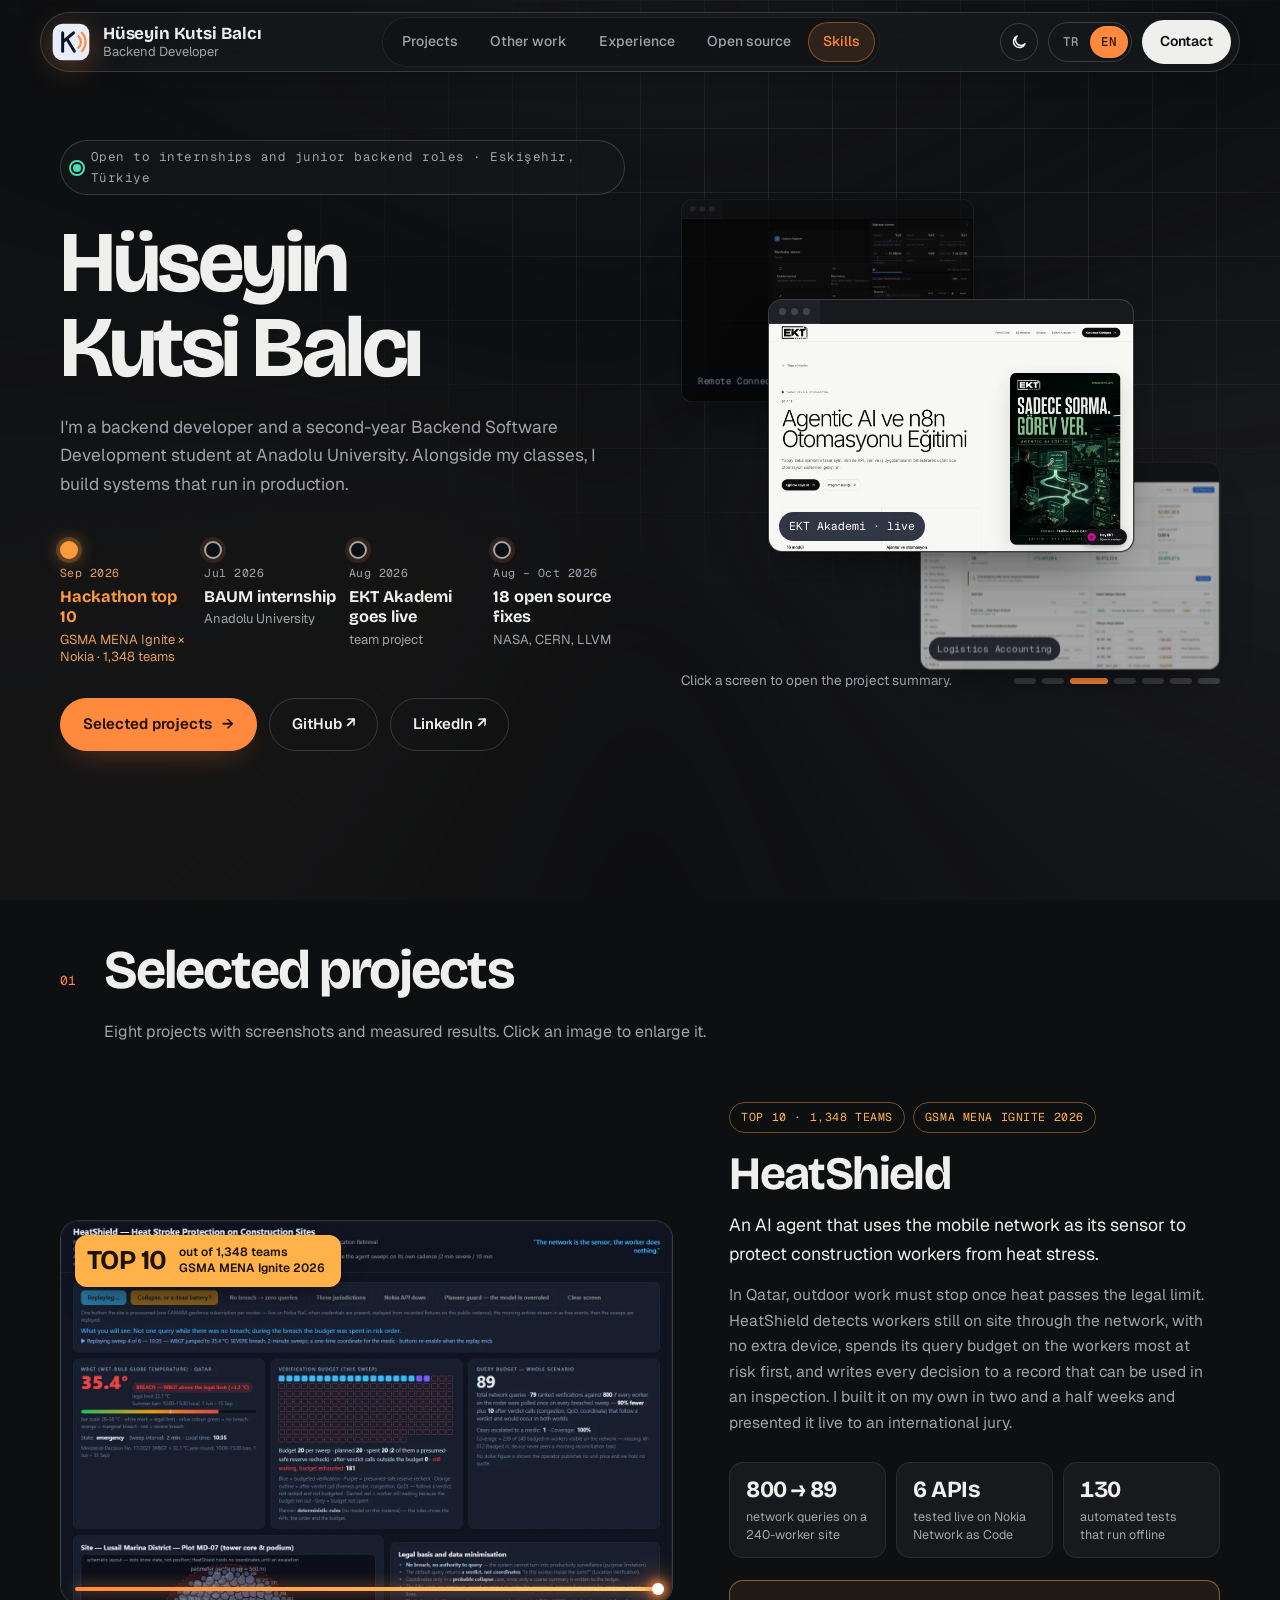
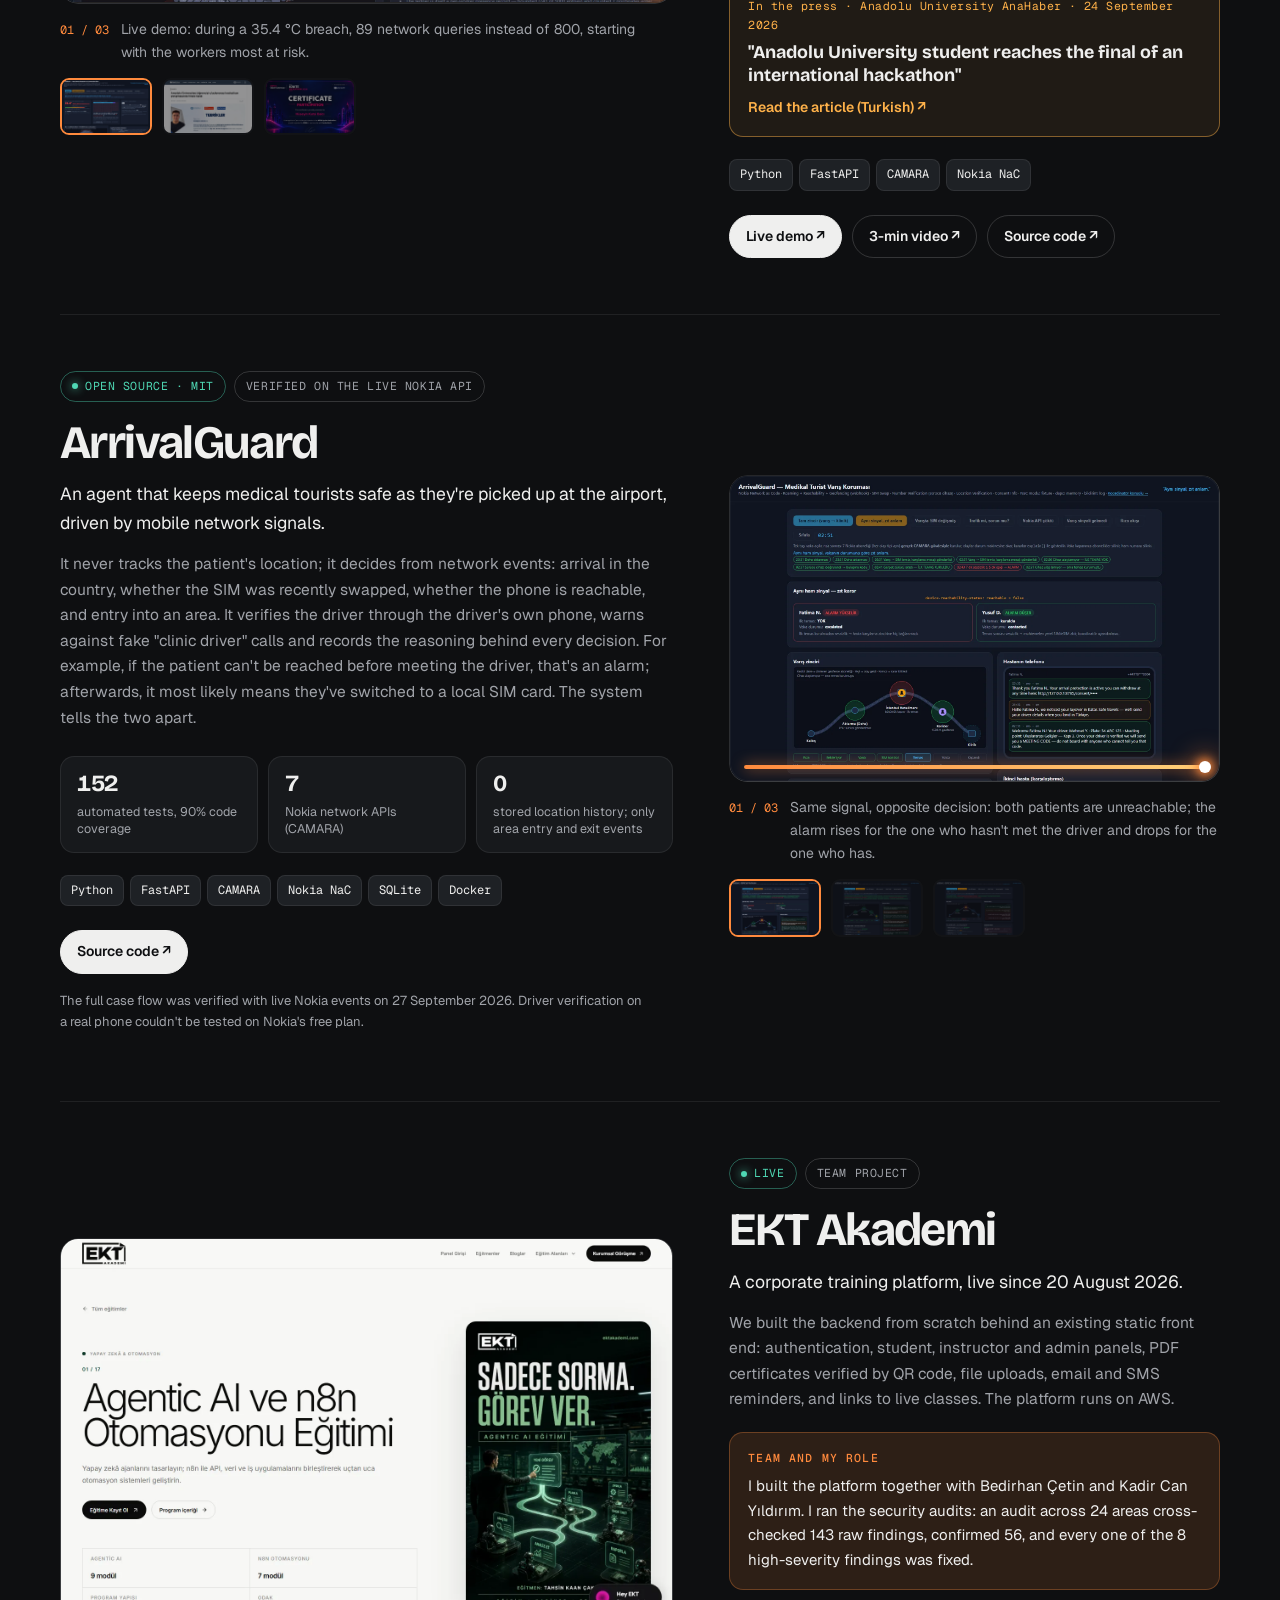
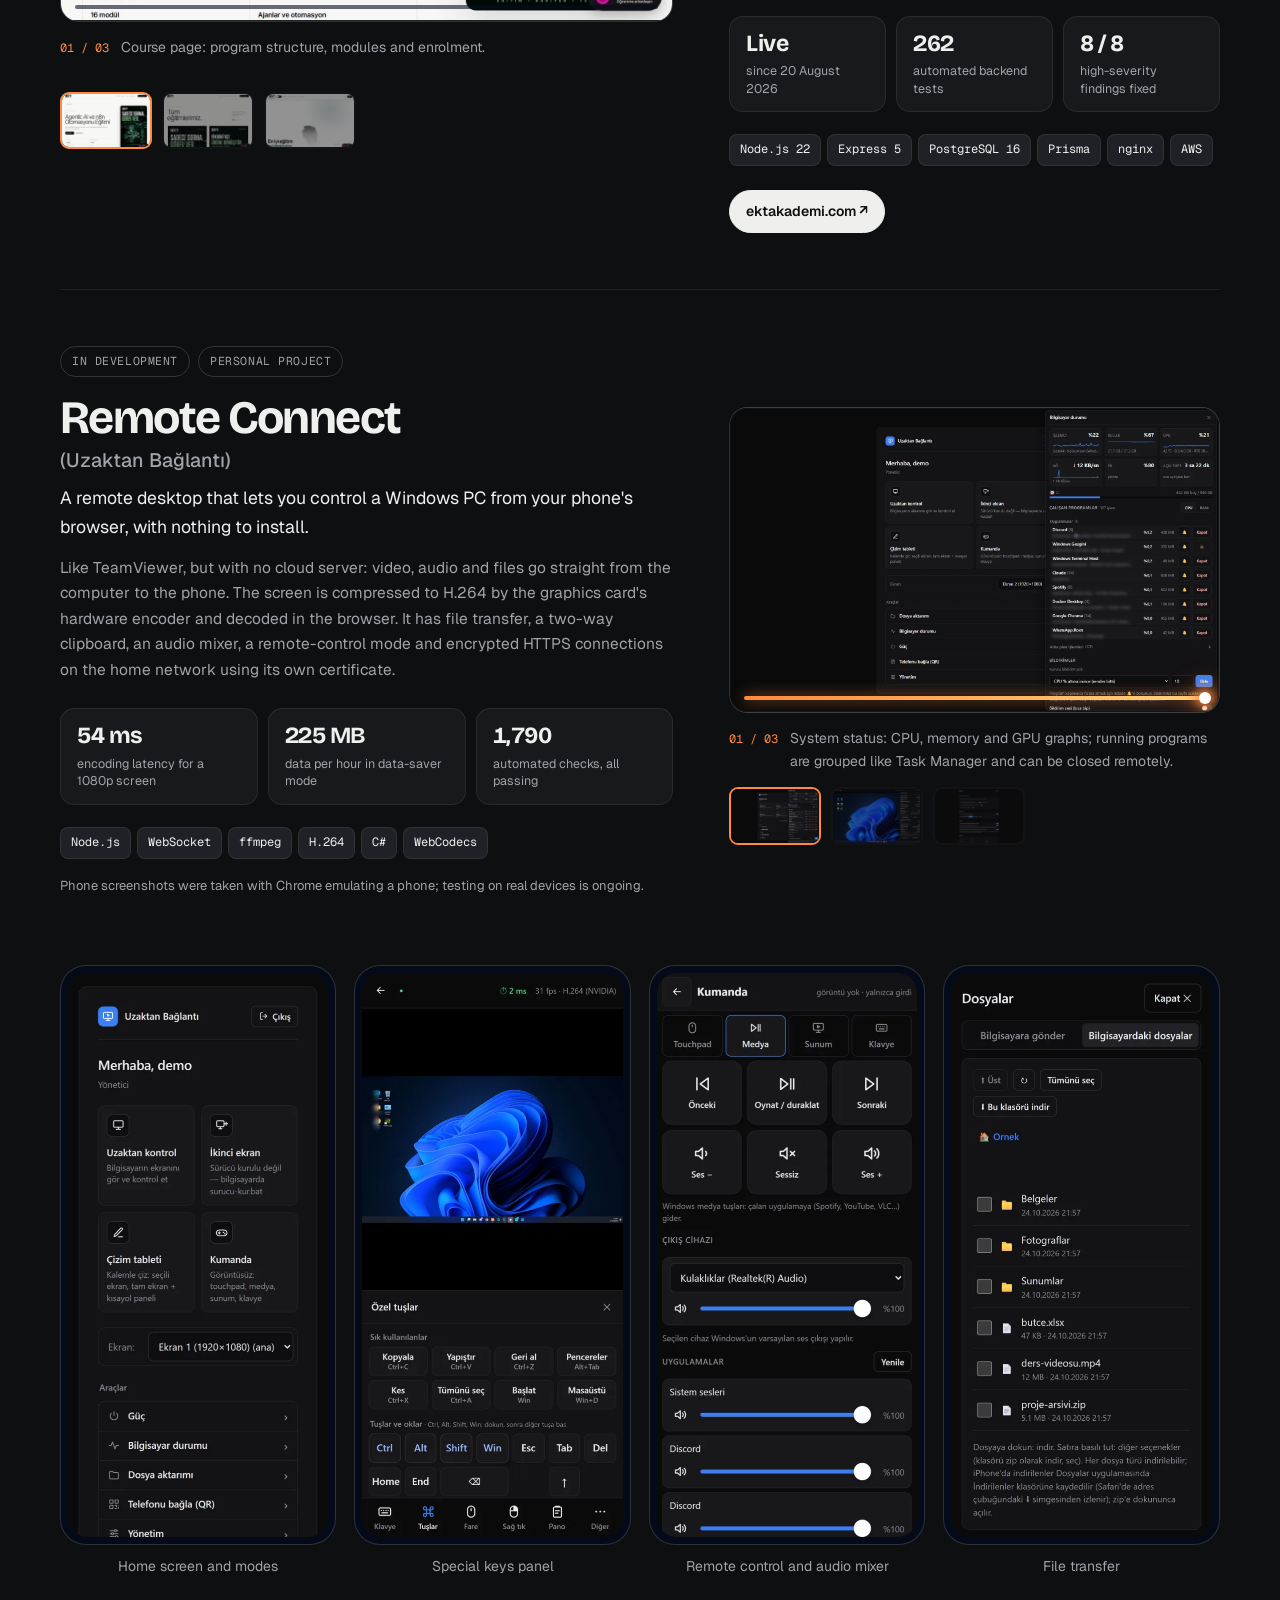
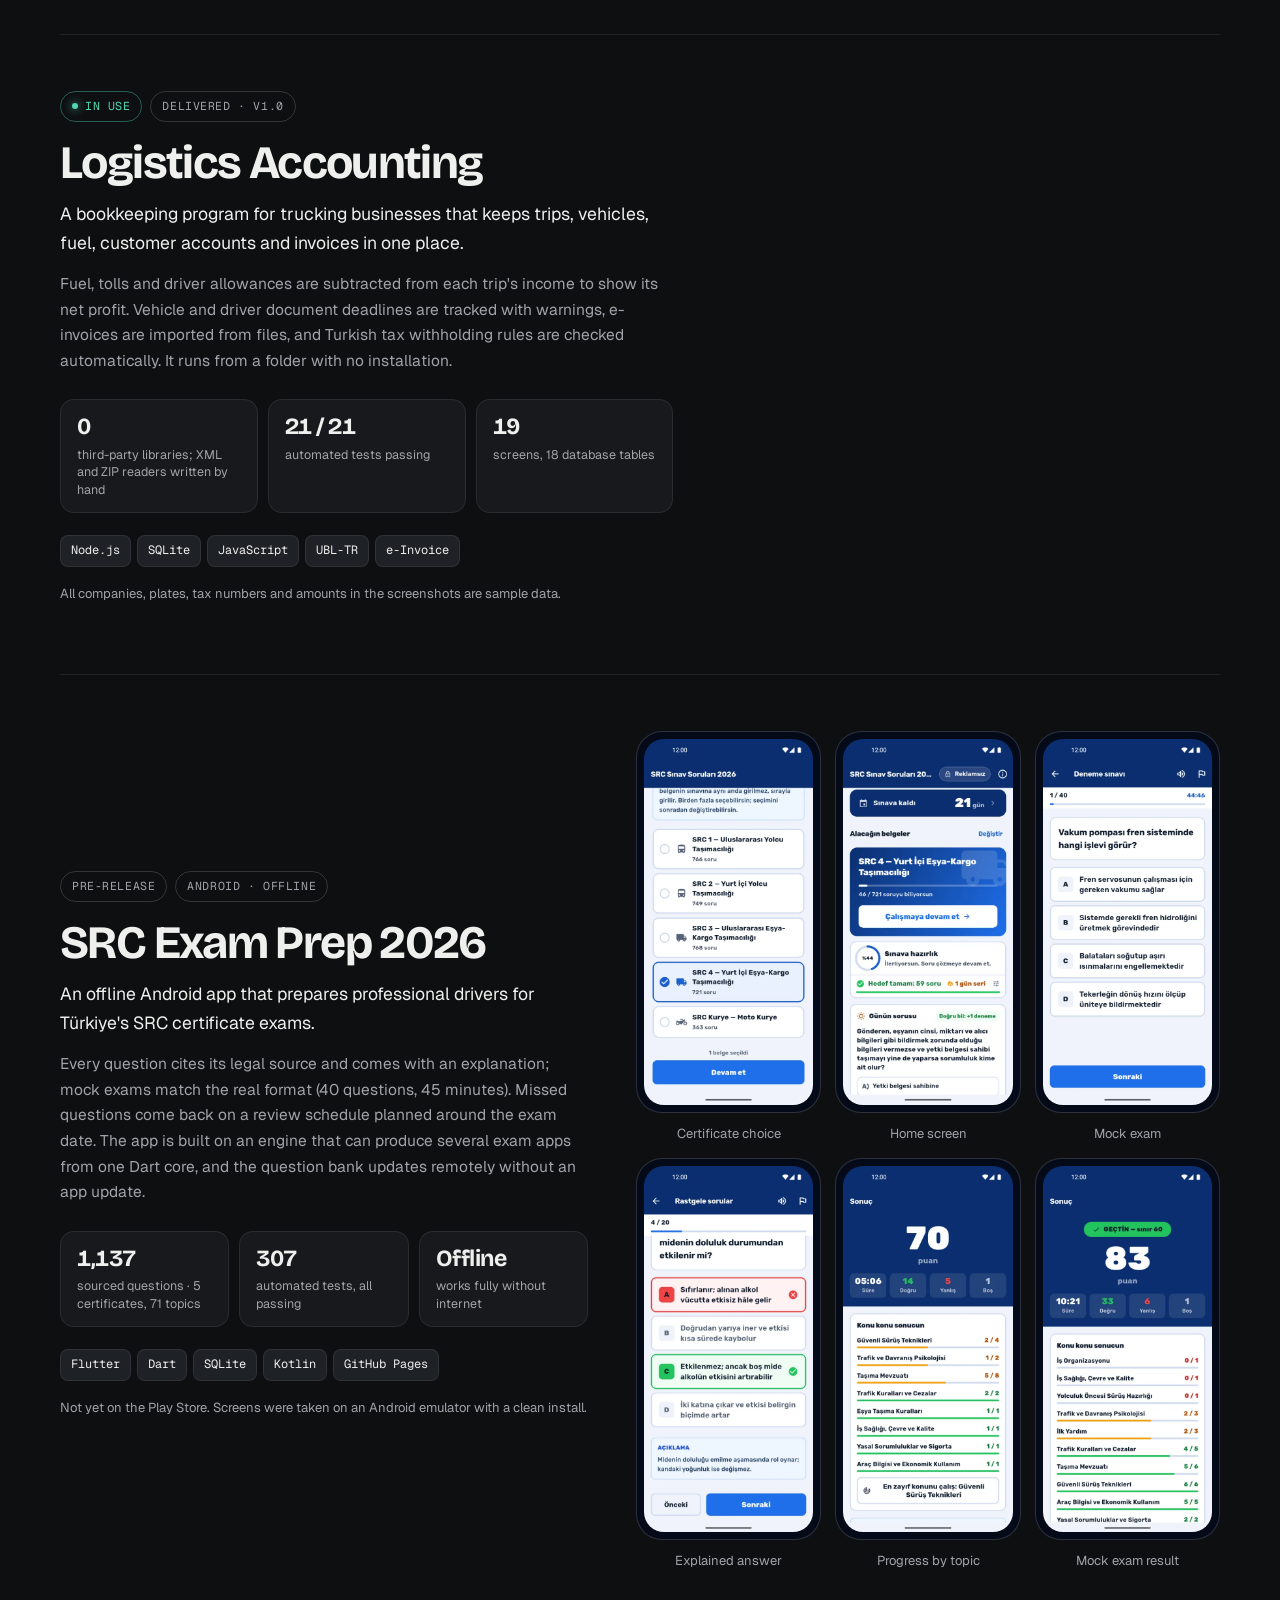
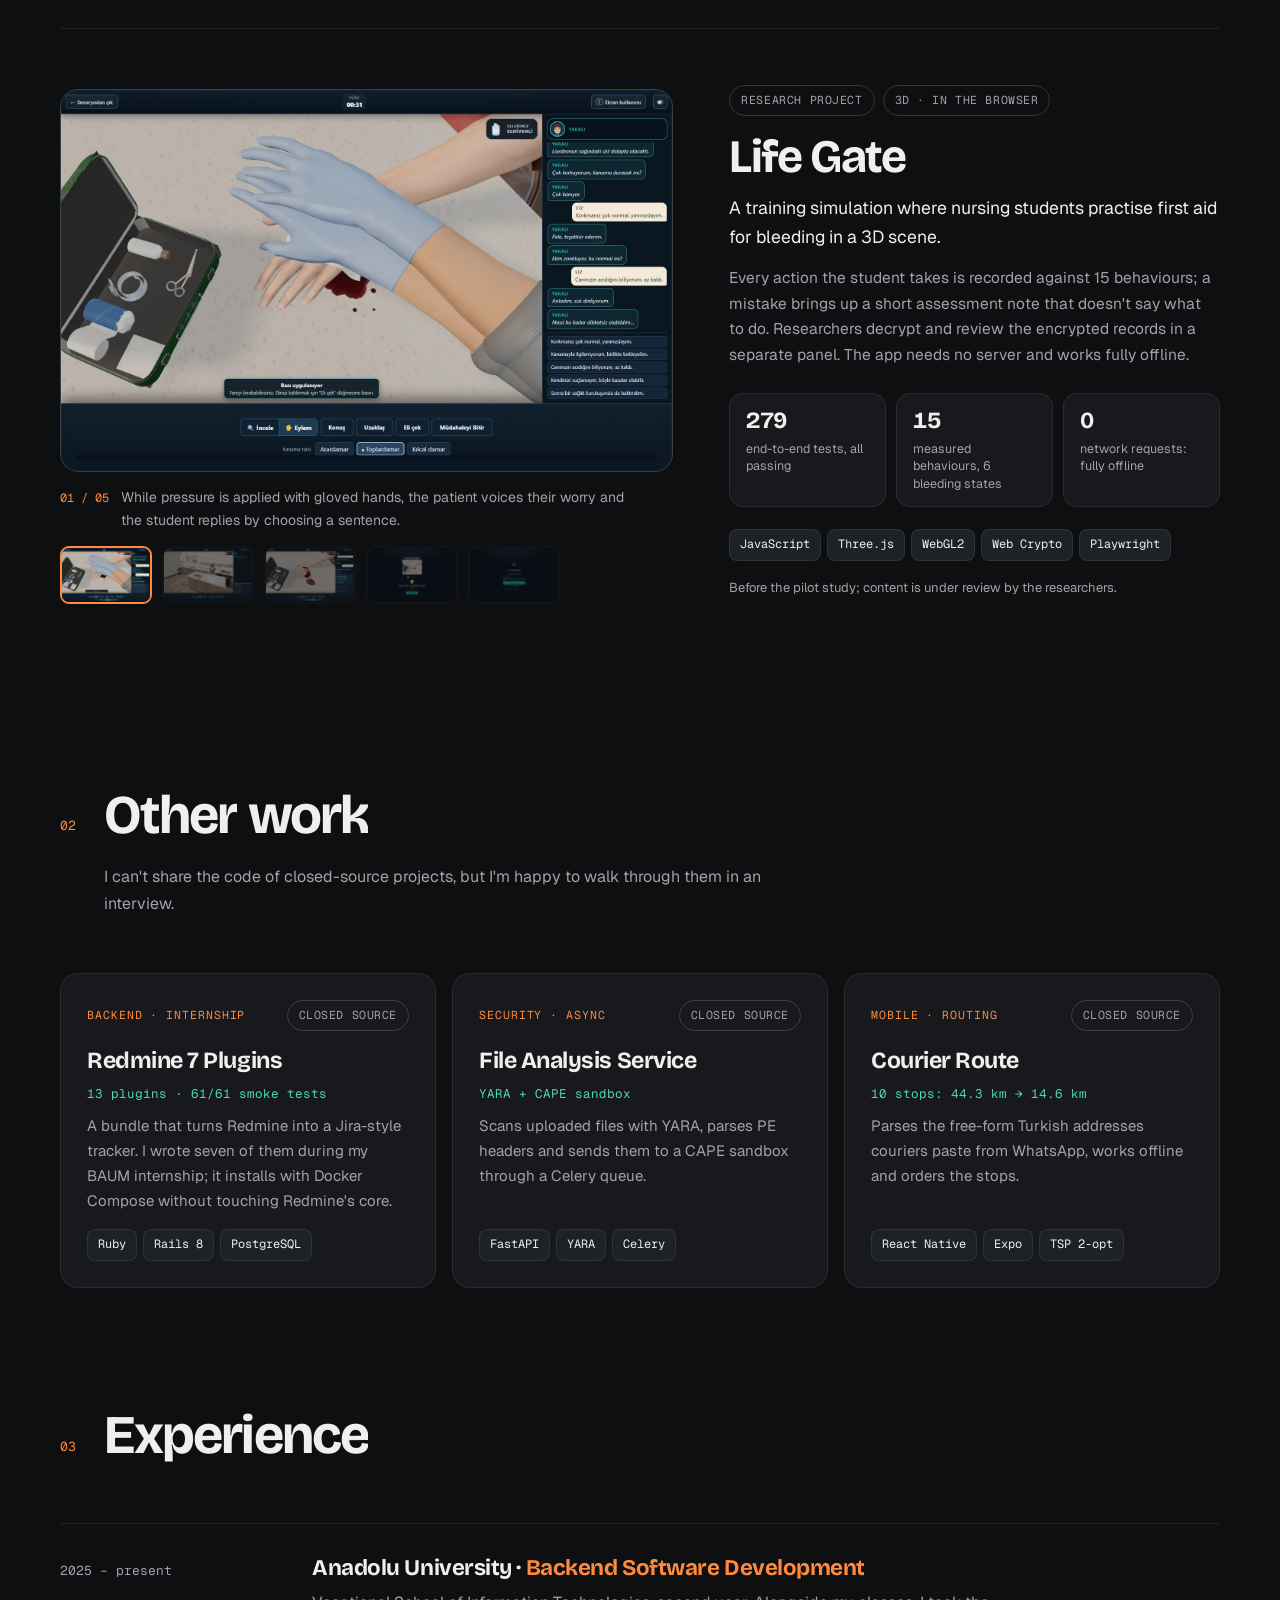
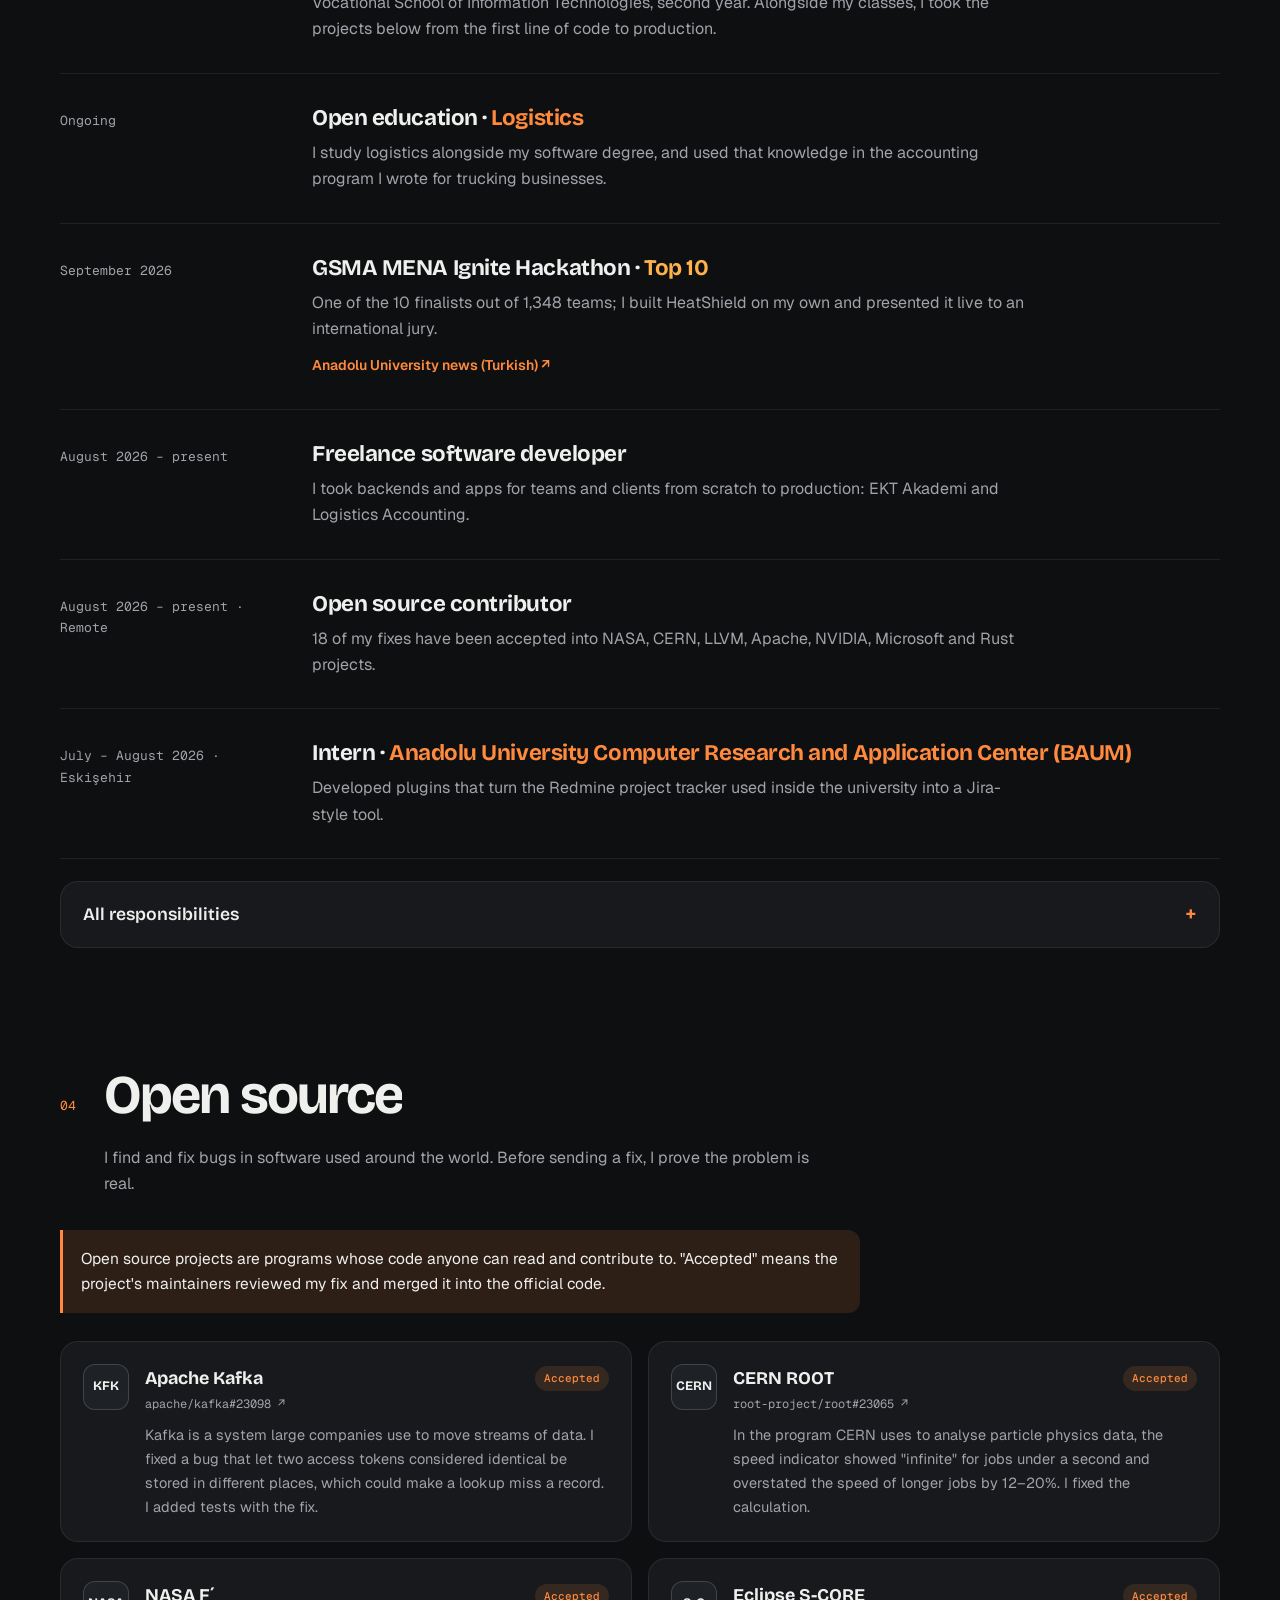
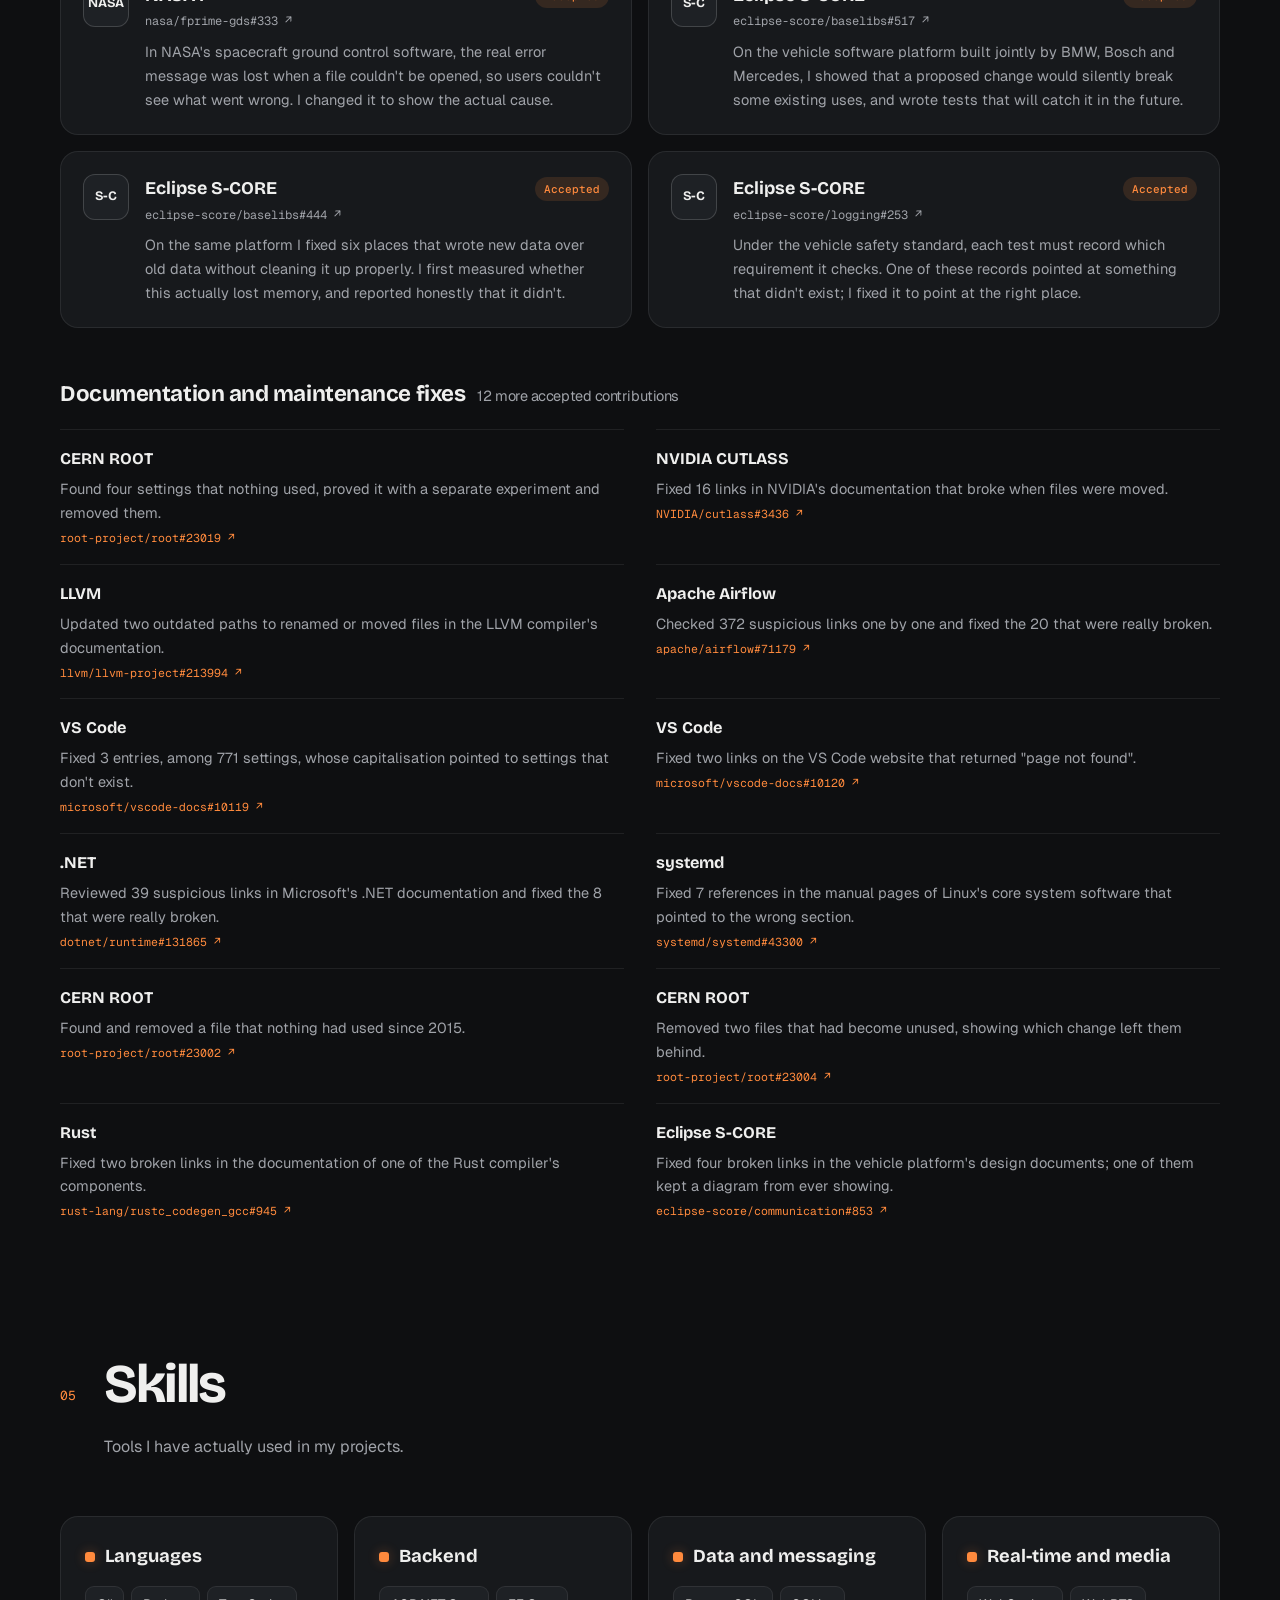
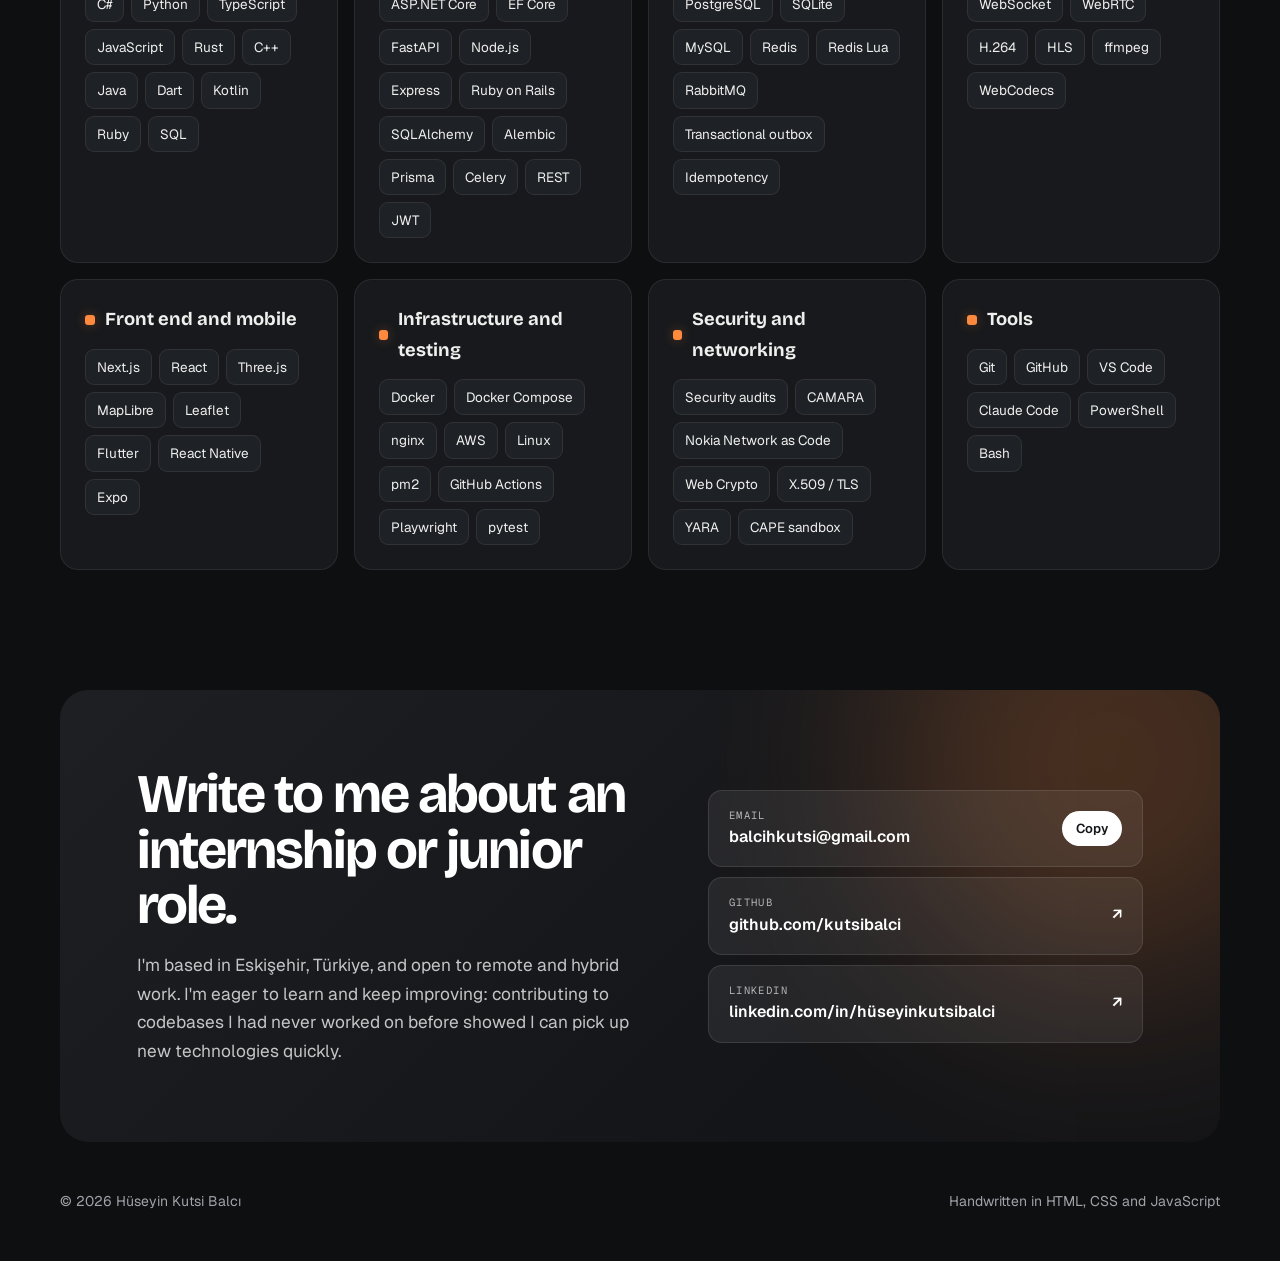
==== commit 90691b55: "Açık tema: soğuk gri zemin ve kiremit vurgu; logo seçenekleri sayfası Co-Authored-By: Claude Opus 5." ====
--- a/en/index.html
+++ b/en/index.html
@@ -22,7 +22,7 @@
 <link rel="preconnect" href="https://fonts.googleapis.com">
 <link rel="preconnect" href="https://fonts.gstatic.com" crossorigin>
 <link rel="stylesheet" href="https://fonts.googleapis.com/css2?family=Bricolage+Grotesque:opsz,wght@12..96,600;12..96,700&family=Geist:wght@400;500;600&family=Geist+Mono:wght@400;500&display=swap">
-<link rel="stylesheet" href="../style.css?v=20261025b">
+<link rel="stylesheet" href="../style.css?v=20261025c">
 </head>
 <body>
 
@@ -551,6 +551,6 @@
   <p id="lb-cap"></p>
 </div>
 
-<script src="../script.js?v=20261025b"></script>
+<script src="../script.js?v=20261025c"></script>
 </body>
 </html>
--- a/style.css
+++ b/style.css
@@ -1393,3 +1393,24 @@
 :root[data-theme="light"] .brand .logo { filter: none; }
 :root[data-theme="light"] .topbar .wrap, :root[data-theme="light"] .topbar.scrolled .wrap { background: color-mix(in srgb, var(--surface) 85%, transparent); }
 :root[data-theme="light"] .contact { background: linear-gradient(135deg, #2f2925, #1f1b18 70%); }
+
+/* ===== Açık tema v2: soğuk gri zemin, kiremit vurgu ===== */
+:root[data-theme="light"] {
+  --bg:#e4e7eb; --bg-2:#d9dde3; --surface:#eff1f4; --surface-2:#e2e6eb;
+  --line:rgba(20,28,40,0.12); --line-strong:rgba(20,28,40,0.24);
+  --fg:#161b22; --muted:#4a5361;
+  --accent:#a3461b; --accent-soft:rgba(163,70,27,0.1); --glow:rgba(163,70,27,0.16);
+  --warm:#a3461b; --live:#1f7a5a;
+}
+:root[data-theme="light"] .bg-anim { background: radial-gradient(ellipse 70% 50% at 50% 0%, rgba(120,135,160,0.16), transparent 70%); }
+:root[data-theme="light"] .bg-anim::before { opacity: 0.12; }
+:root[data-theme="light"] .btn.primary, :root[data-theme="light"] .lang a.on, :root[data-theme="light"] .sc-dots button.on { color: #f4f5f7; }
+:root[data-theme="light"] .stage .tick i { background: linear-gradient(90deg, #a3461b, #cf7a45); box-shadow: 0 0 8px rgba(163,70,27,0.35); }
+:root[data-theme="light"] .stage .tick i::after { box-shadow: 0 0 6px 2px rgba(163,70,27,0.5); }
+:root[data-theme="light"] .progress { background: linear-gradient(90deg, #a3461b, #cf7a45); }
+:root[data-theme="light"] .journey li.hot::before { border-color: #a3461b !important; background: #a3461b !important; box-shadow: 0 0 0 4px rgba(163,70,27,0.18) !important; }
+:root[data-theme="light"] .journey li.hot b, :root[data-theme="light"] .journey li.hot time, :root[data-theme="light"] .journey li.hot small { color: #a3461b !important; }
+:root[data-theme="light"] .journey .track i { background: linear-gradient(90deg, #a3461b, #6b7280 50%, var(--fg)) !important; }
+:root[data-theme="light"] .ribbon { background: #a3461b; color: #f4f5f7; }
+:root[data-theme="light"] .brand .logo rect { fill: #161b22; }
+:root[data-theme="light"] .contact { background: linear-gradient(135deg, #1e242c, #12161b 70%); }
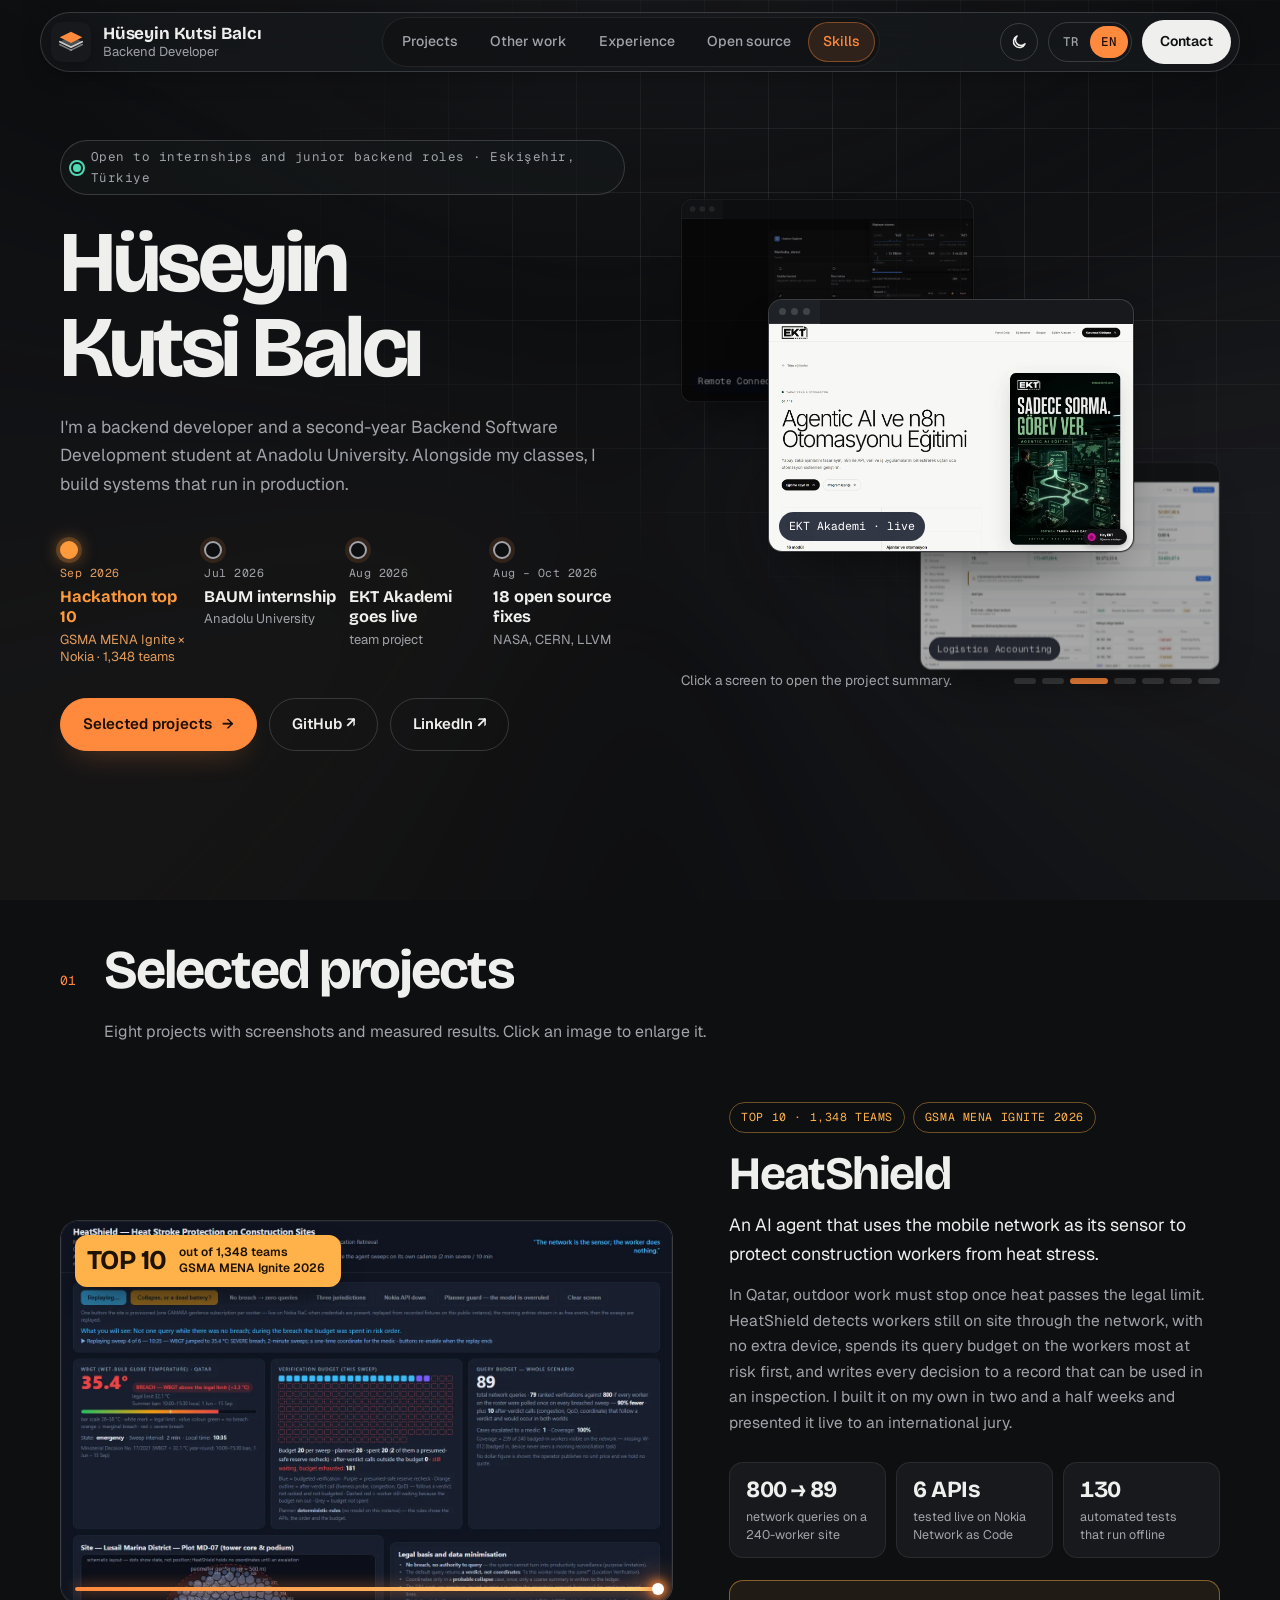
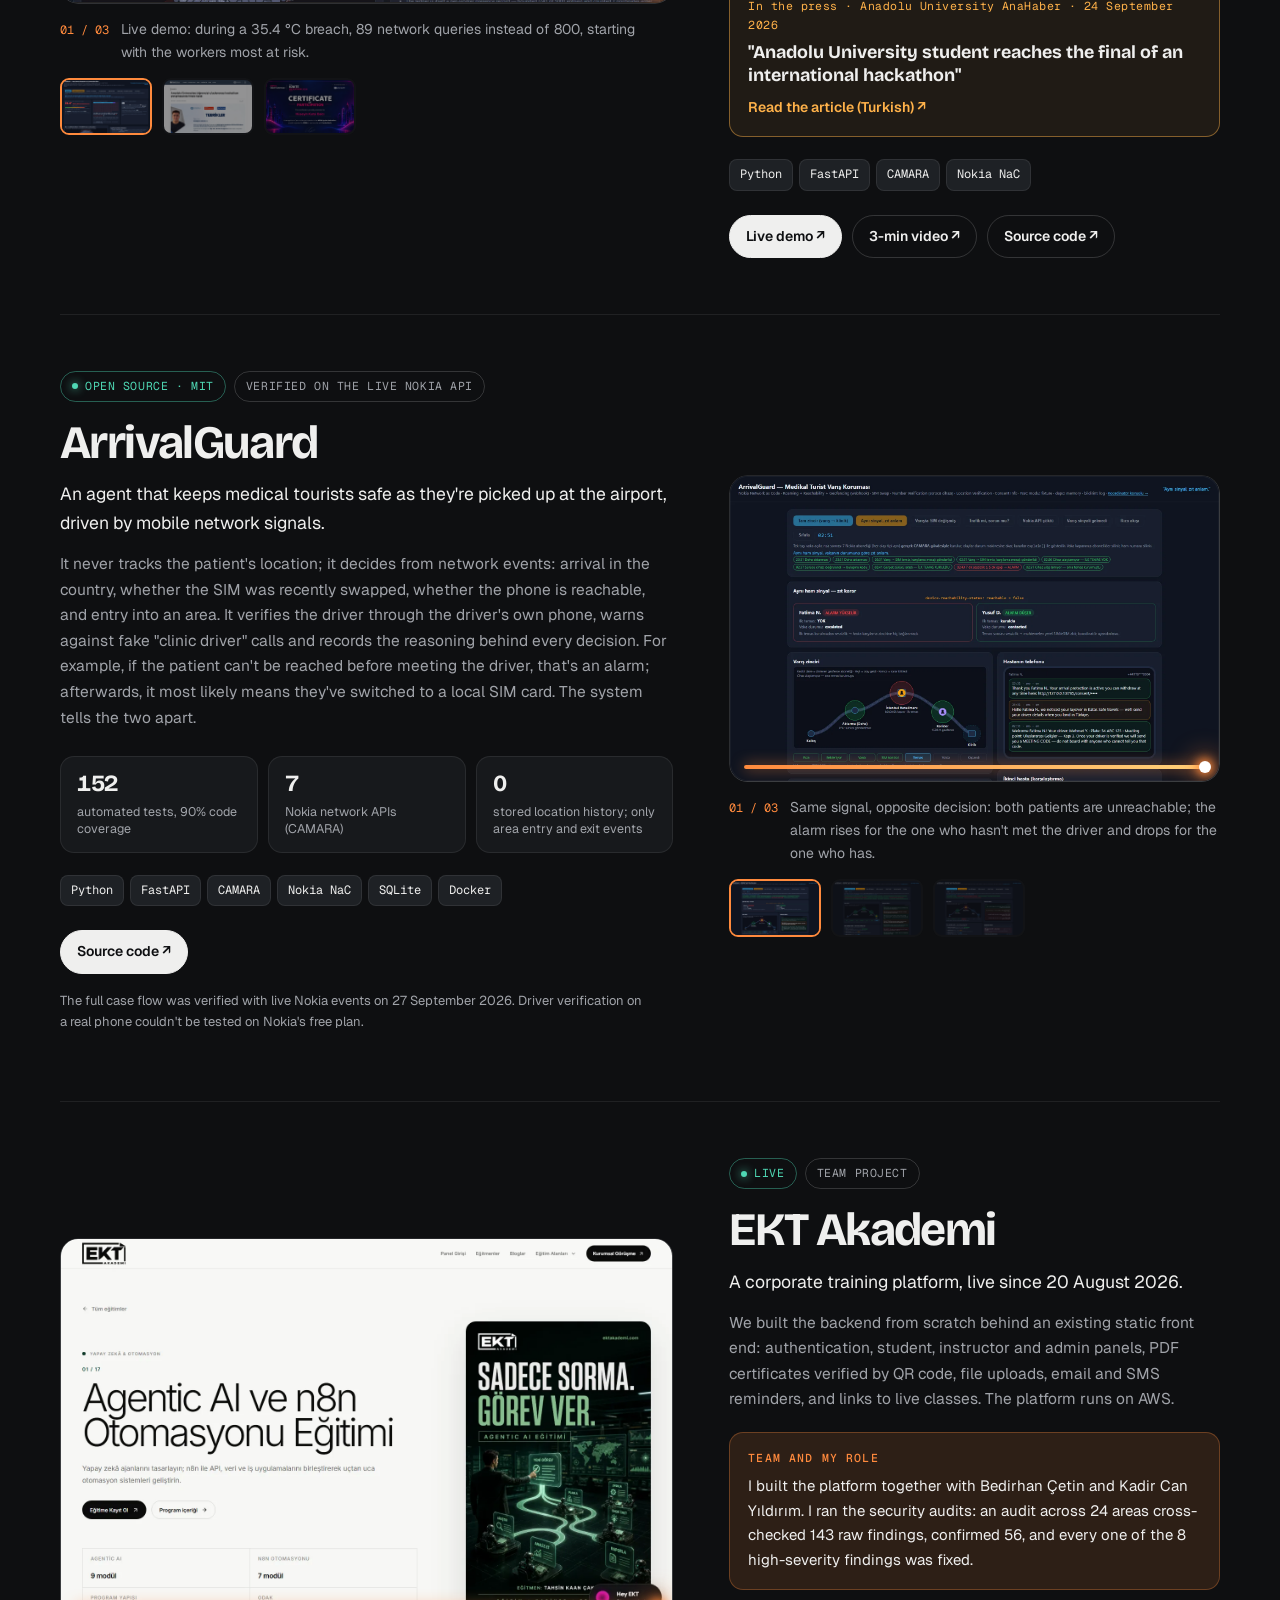
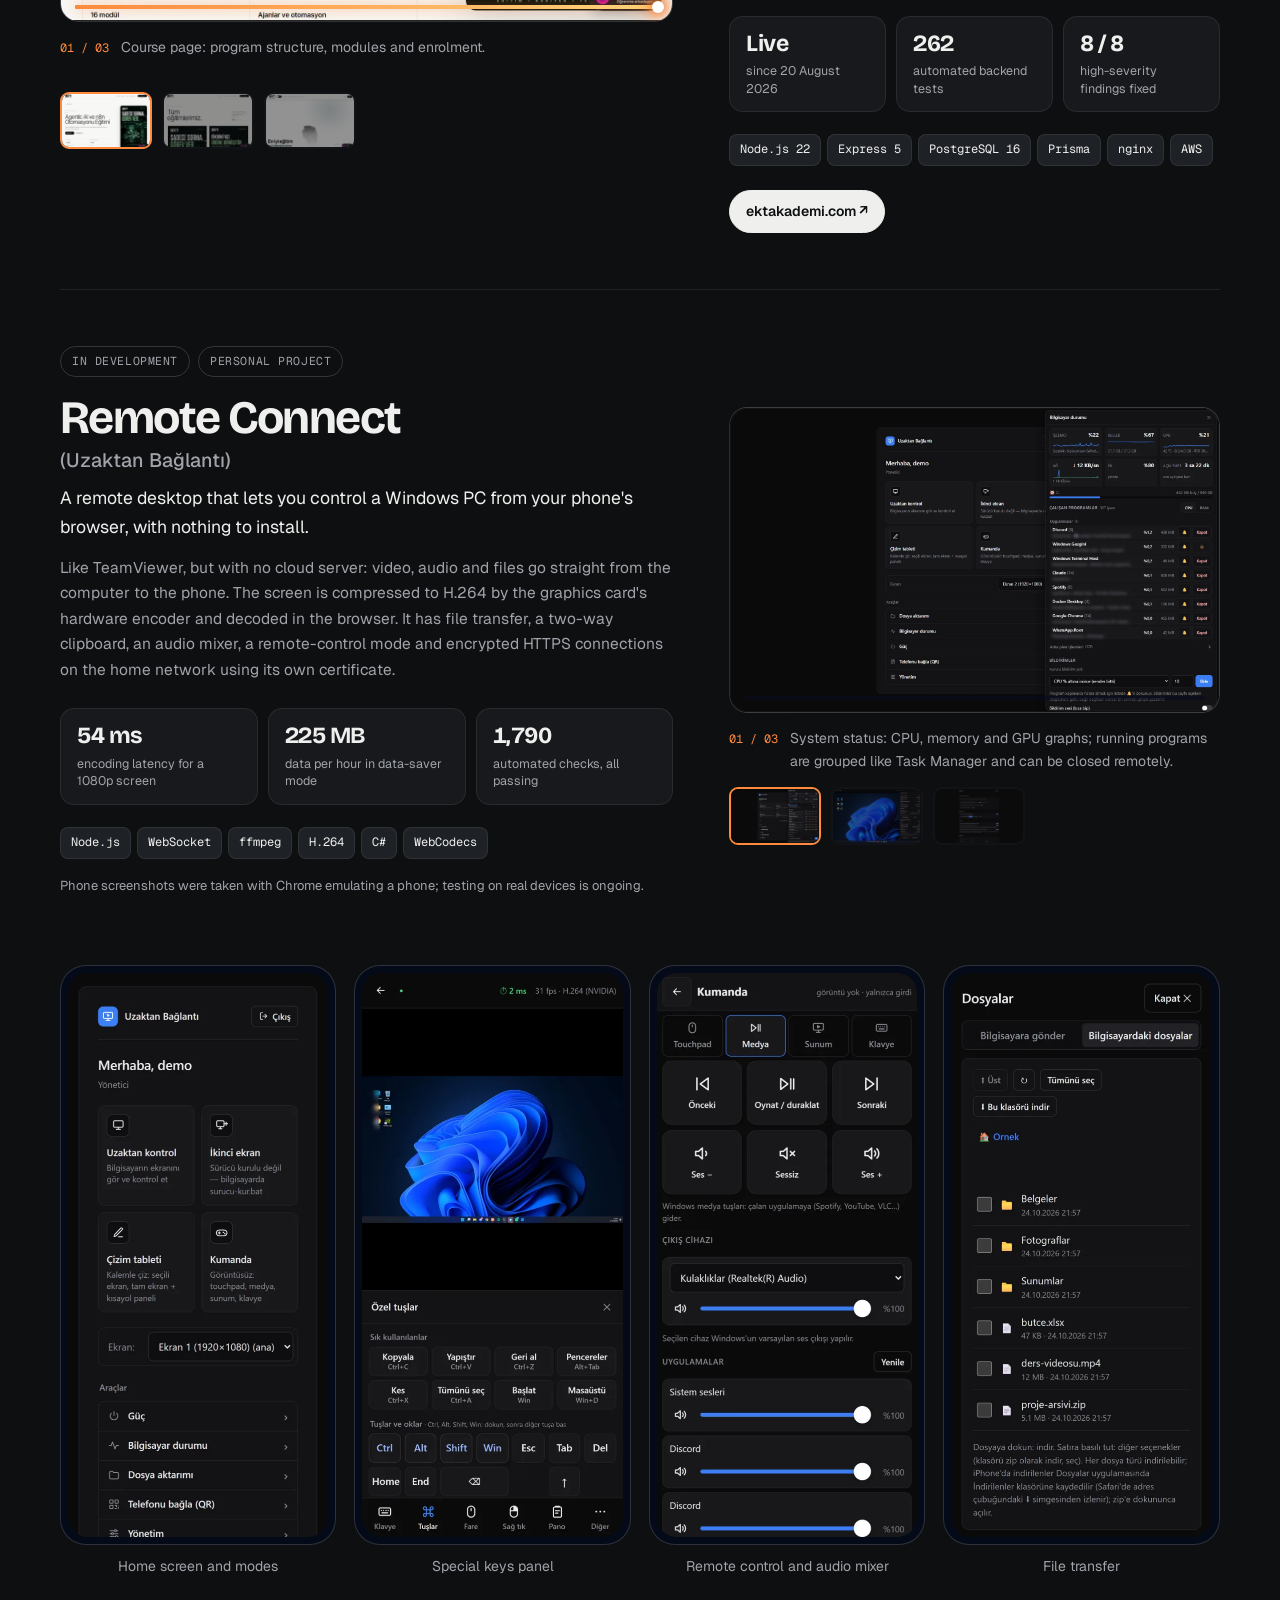
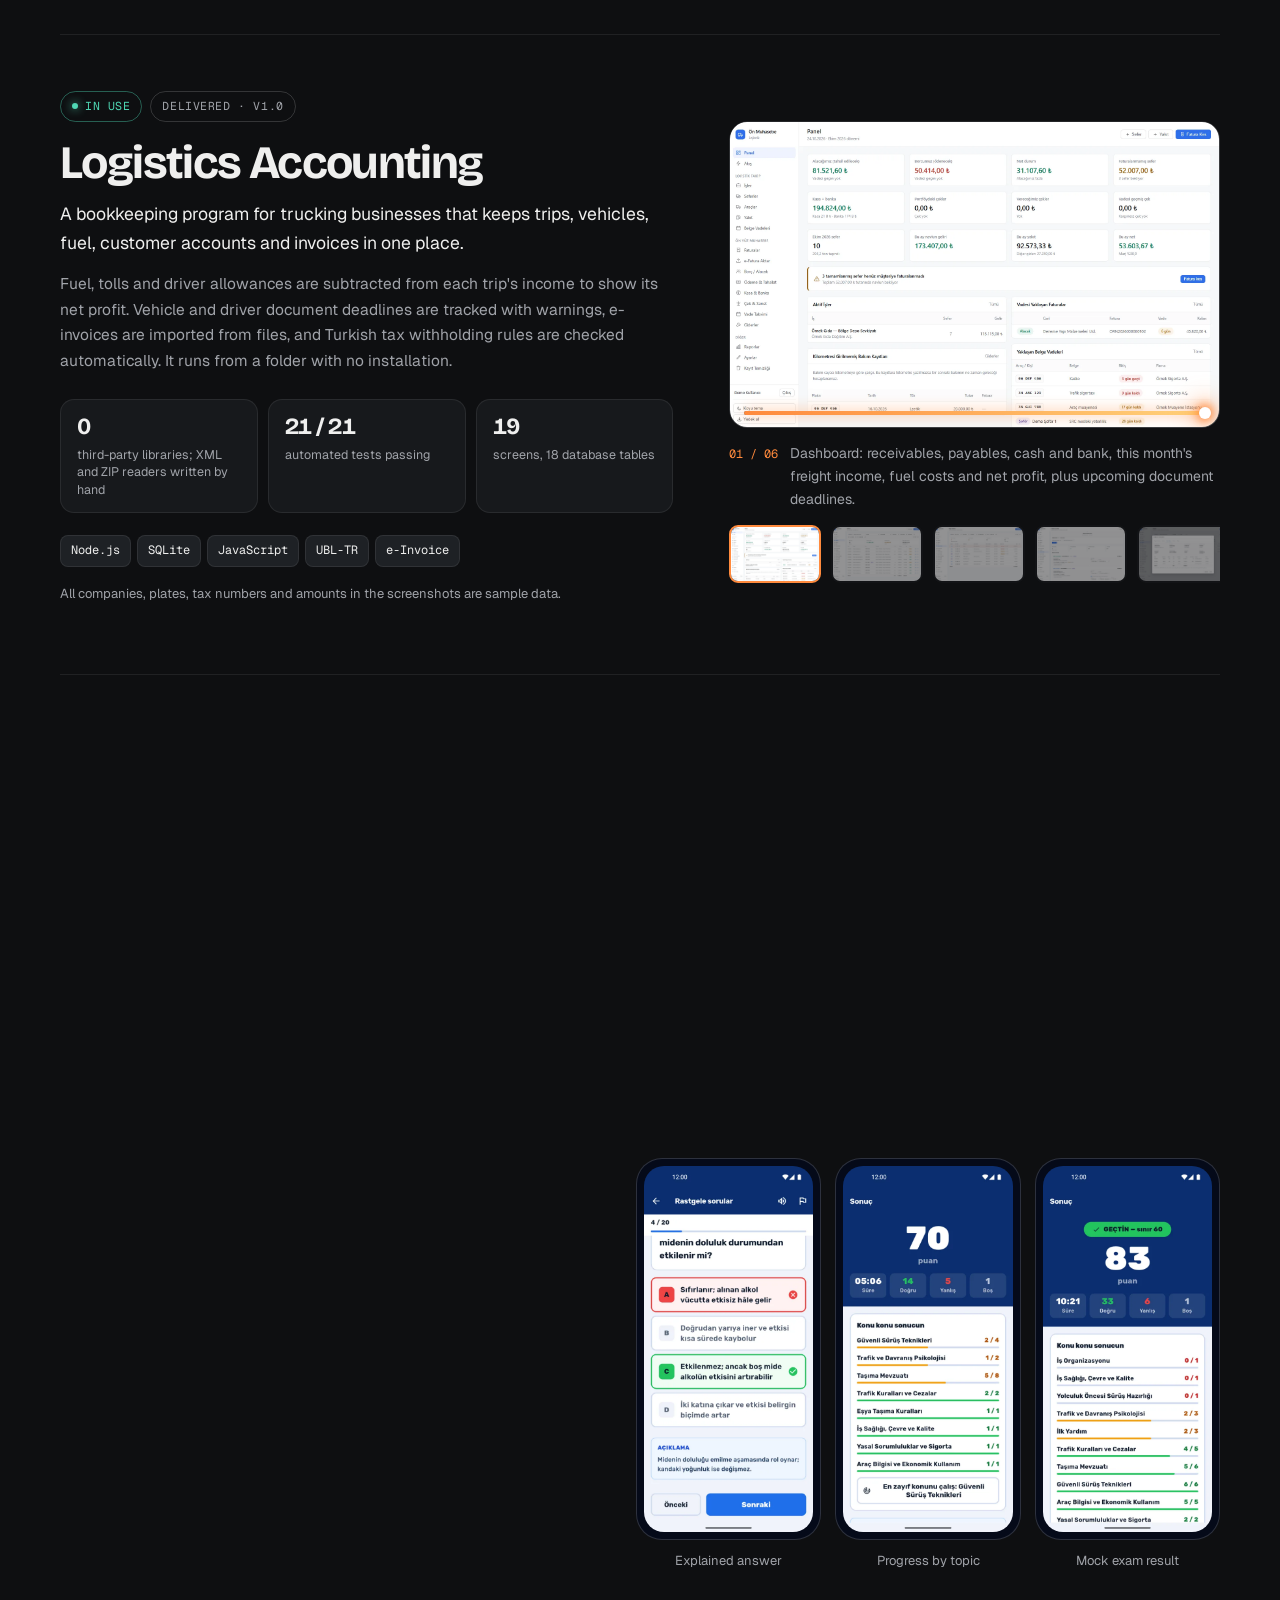
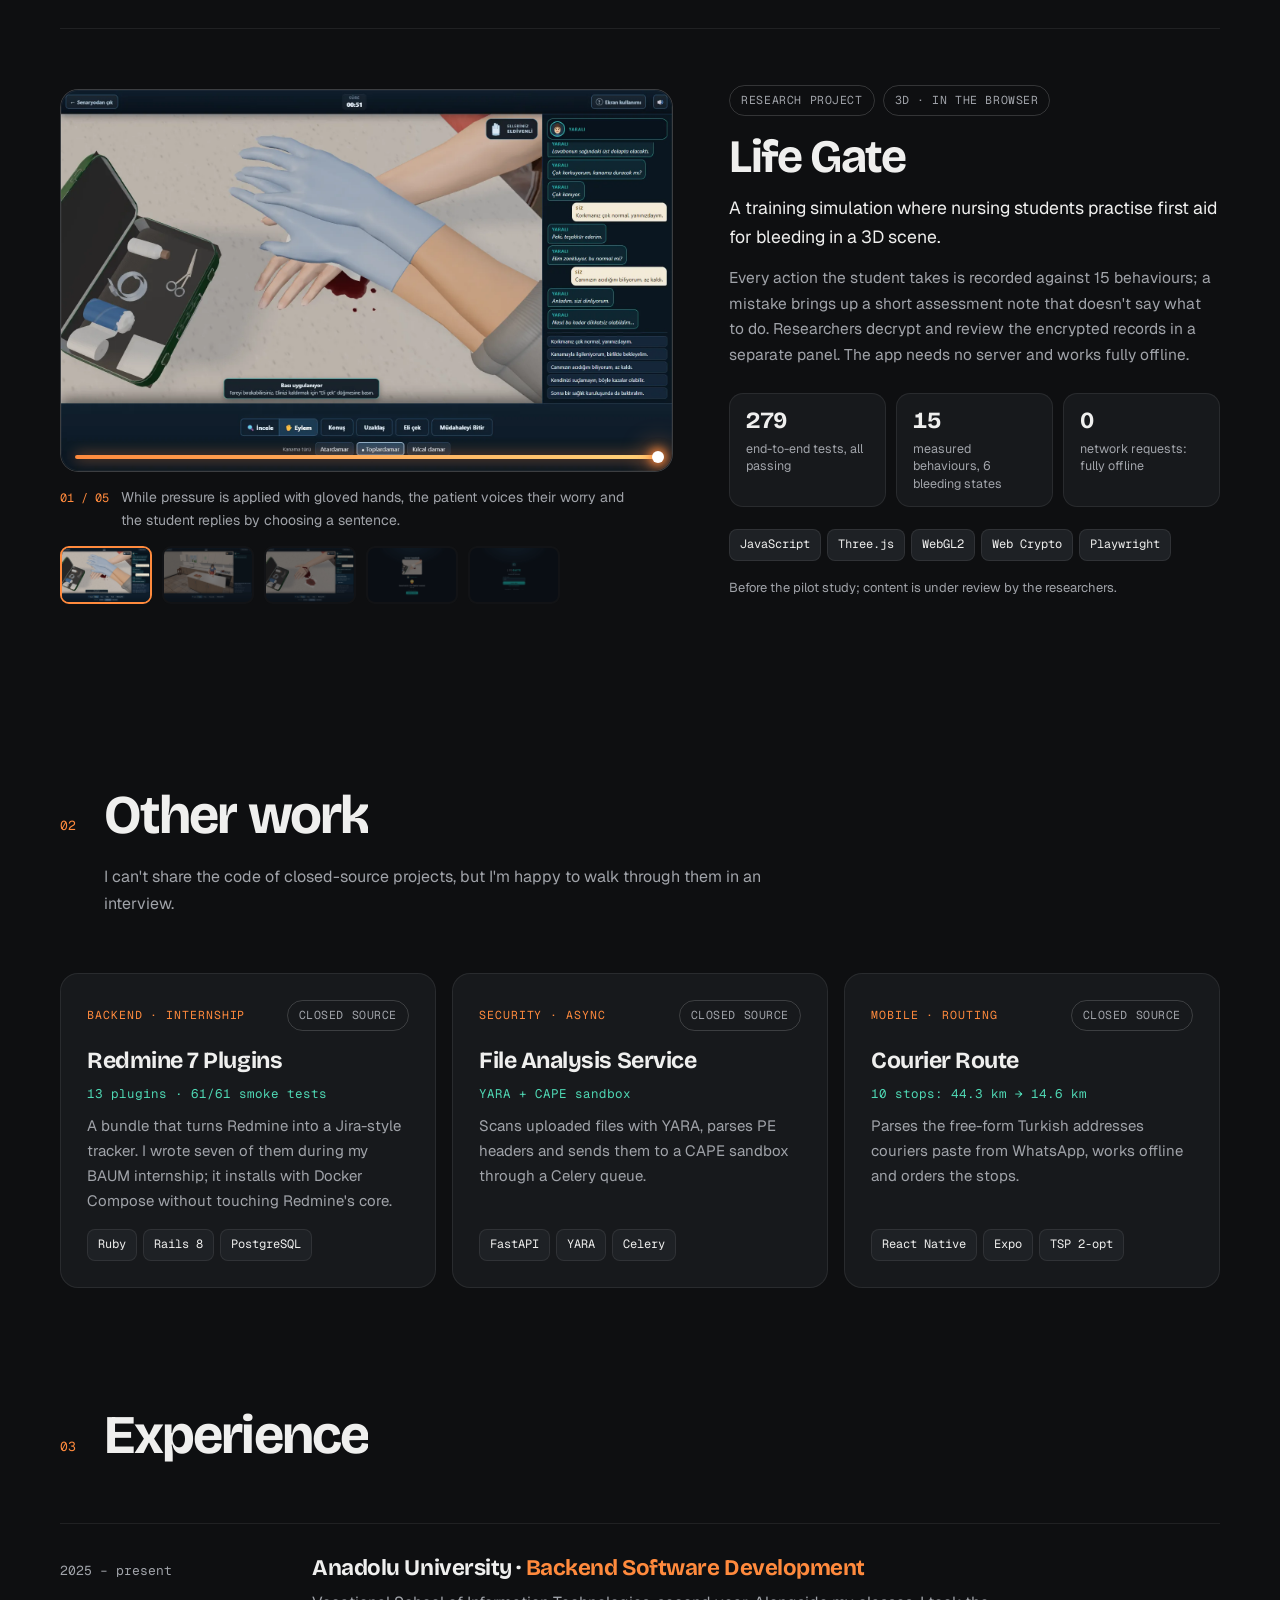
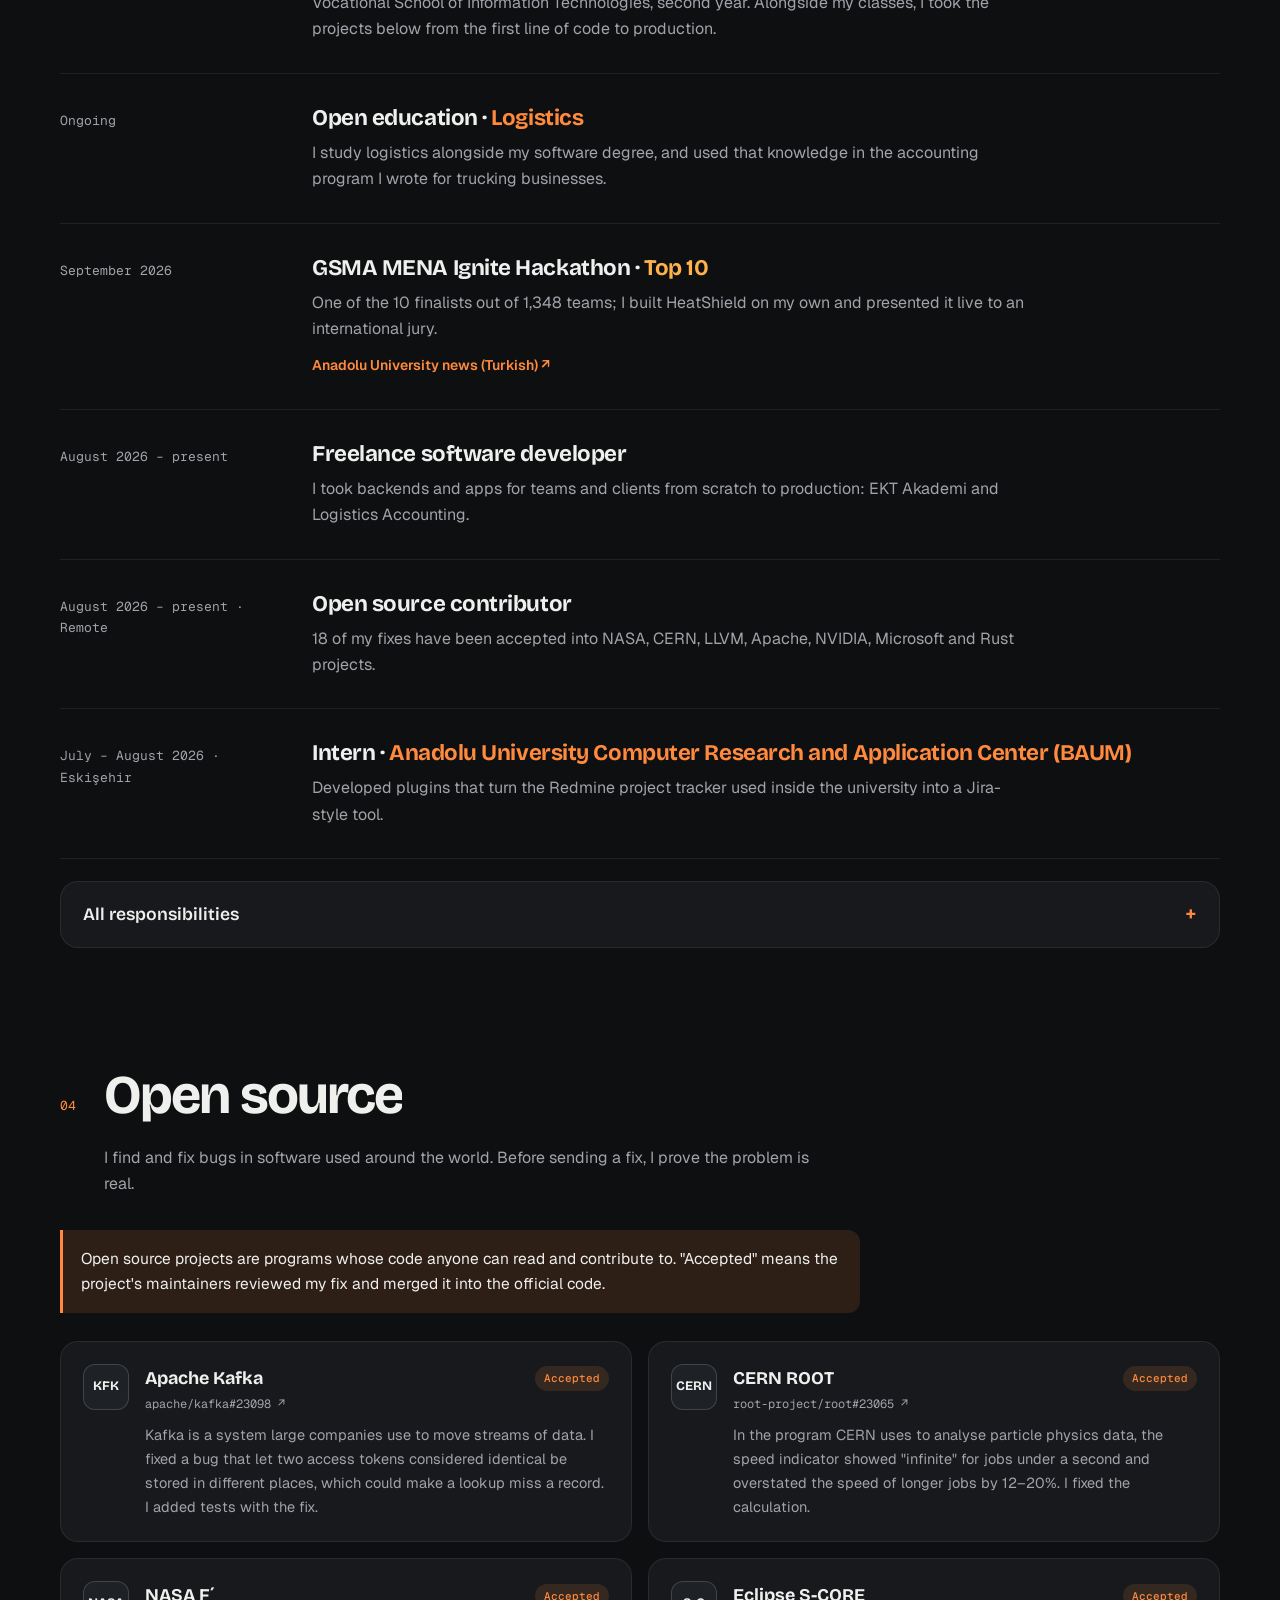
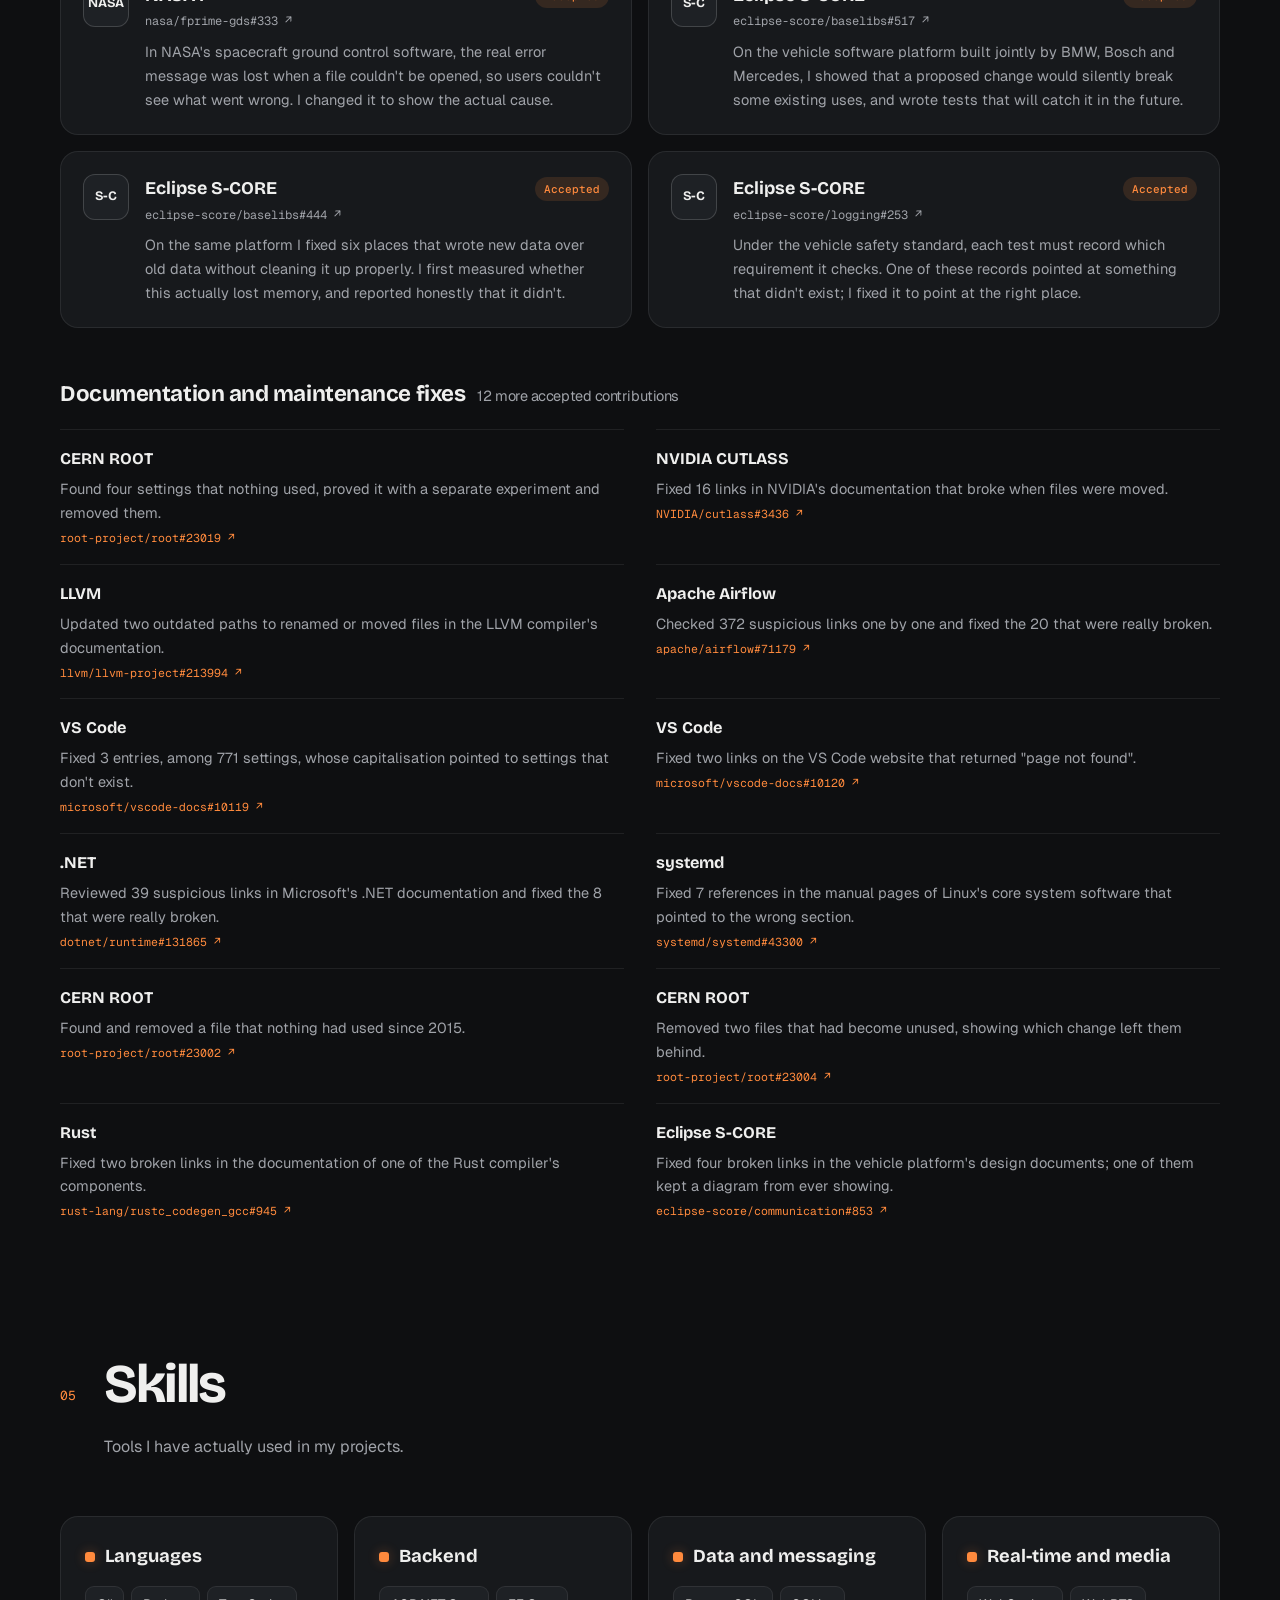
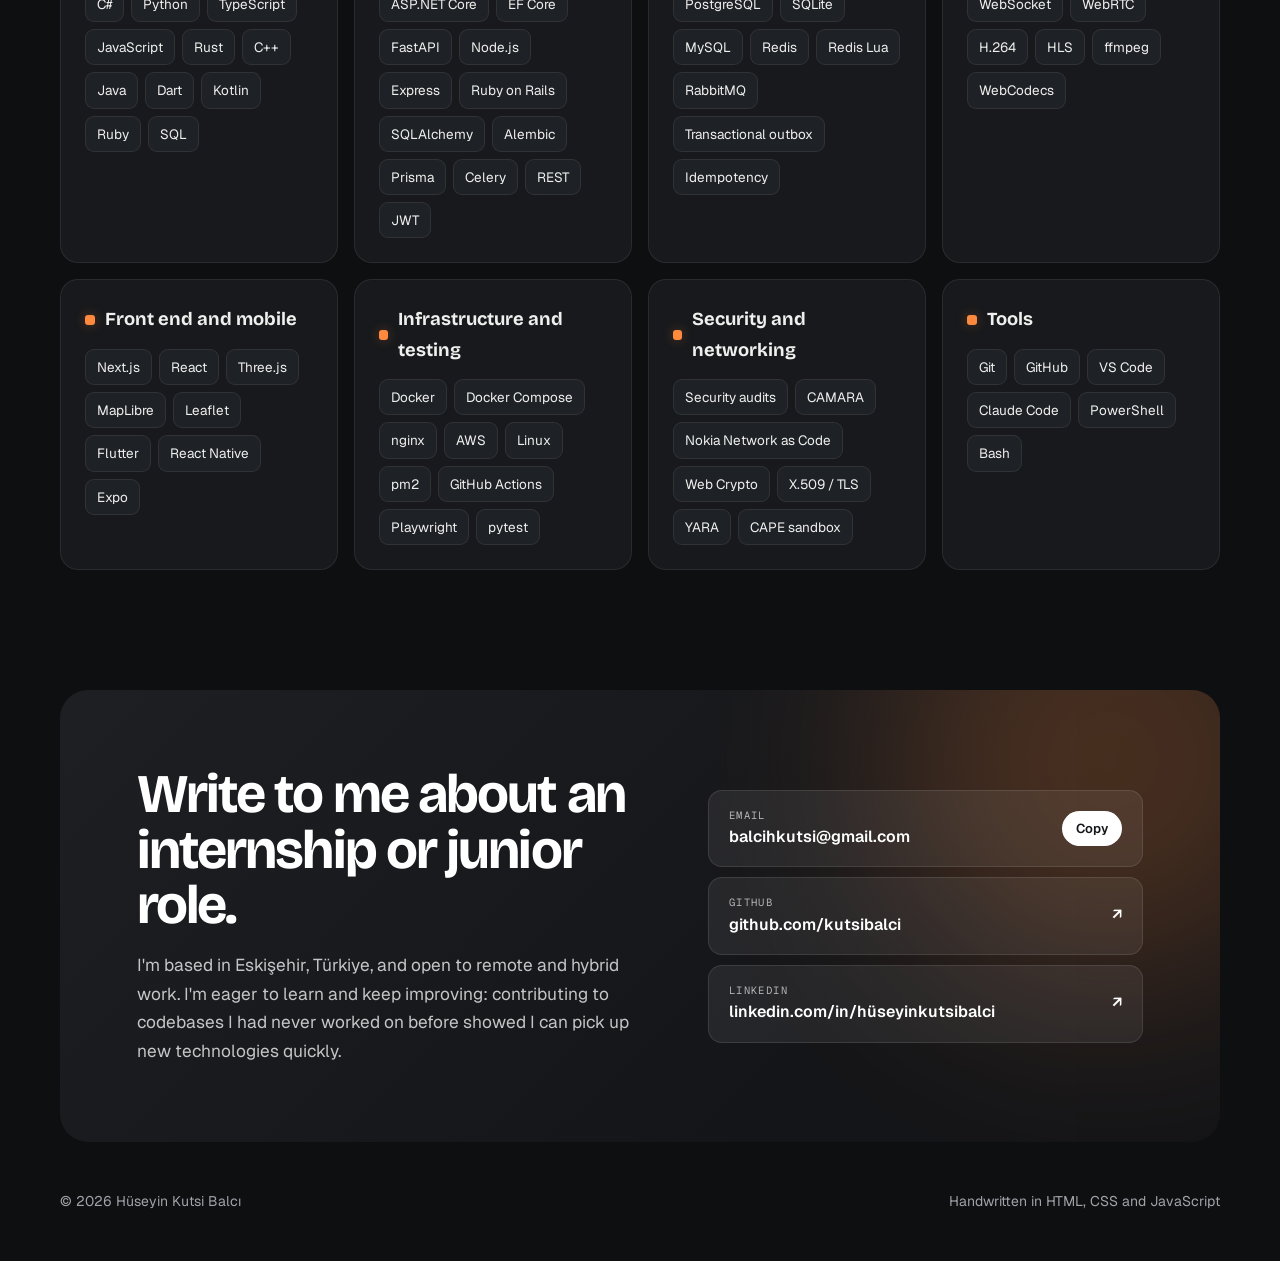
==== commit 97619be9: "Logo: Katmanlar (navbar ve sekme simgesi); logo seçenekleri kaldırıldı Co-Authored-By: Claude Opus 5" ====
--- a/en/index.html
+++ b/en/index.html
@@ -9,7 +9,7 @@
 <meta property="og:description" content="A live education platform, a top-10 hackathon agent, an EV charging planner and a 3D training simulation.">
 <meta property="og:image" content="https://kutsibalci.github.io/img/hs-1.webp">
 <meta name="theme-color" content="#0e0f11">
-<link rel="icon" type="image/svg+xml" href="../img/logo.svg">
+<link rel="icon" type="image/svg+xml" href="../img/logo.svg?v=2">
 <link rel="alternate" hreflang="tr" href="../">
 <script>
   (function () {
@@ -22,7 +22,7 @@
 <link rel="preconnect" href="https://fonts.googleapis.com">
 <link rel="preconnect" href="https://fonts.gstatic.com" crossorigin>
 <link rel="stylesheet" href="https://fonts.googleapis.com/css2?family=Bricolage+Grotesque:opsz,wght@12..96,600;12..96,700&family=Geist:wght@400;500;600&family=Geist+Mono:wght@400;500&display=swap">
-<link rel="stylesheet" href="../style.css?v=20261025c">
+<link rel="stylesheet" href="../style.css?v=20261025d">
 </head>
 <body>
 
@@ -33,7 +33,7 @@
 <header class="topbar">
   <div class="wrap">
     <a class="brand" href="#top" aria-label="Back to top">
-      <svg class="logo" viewBox="0 0 48 48" aria-hidden="true"><rect x="2" y="2" width="44" height="44" rx="12" fill="#e9edf9"/><path d="M14 13v22M14 24l13-11M19 20l9 15" stroke="#0a1228" stroke-width="3.6" fill="none" stroke-linecap="round" stroke-linejoin="round"/><path class="sig1" d="M33 17a10 10 0 0 1 0 14" stroke="#5b7cff" stroke-width="2.6" fill="none" stroke-linecap="round"/><path class="sig2" d="M37 13a16 16 0 0 1 0 22" stroke="#5b7cff" stroke-width="2.6" fill="none" stroke-linecap="round"/></svg>
+      <svg class="logo" viewBox="0 0 64 64" aria-hidden="true"><rect width="64" height="64" rx="16" fill="#17191c"/><path d="M32 40.5 14 31.5l18-9 18 9z" fill="#f2f2f0" fill-opacity=".25"/><path d="M32 45 14 36" fill="none" stroke="#f2f2f0" stroke-opacity=".45" stroke-width="2.6" stroke-linecap="round"/><path d="M32 45 50 36" fill="none" stroke="#f2f2f0" stroke-opacity=".45" stroke-width="2.6" stroke-linecap="round"/><path d="M32 33.5 14 24.5l18-9 18 9z" fill="#ff8a3d"/><path d="M32 40.5 14 31.5M32 40.5 50 31.5" fill="none" stroke="#f2f2f0" stroke-opacity=".8" stroke-width="2.6" stroke-linecap="round"/></svg>
       <span class="brand-text"><b>Hüseyin Kutsi Balcı</b><small>Backend Developer</small></span>
     </a>
     <nav class="nav" id="nav" aria-label="Sections">
@@ -551,6 +551,6 @@
   <p id="lb-cap"></p>
 </div>
 
-<script src="../script.js?v=20261025c"></script>
+<script src="../script.js?v=20261025d"></script>
 </body>
 </html>
--- a/style.css
+++ b/style.css
@@ -1414,3 +1414,12 @@
 :root[data-theme="light"] .ribbon { background: #a3461b; color: #f4f5f7; }
 :root[data-theme="light"] .brand .logo rect { fill: #161b22; }
 :root[data-theme="light"] .contact { background: linear-gradient(135deg, #1e242c, #12161b 70%); }
+
+/* ===== Logo: Katmanlar ===== */
+.brand .logo .sig1, .brand .logo .sig2 { animation: none; }
+.brand .logo { filter: drop-shadow(0 6px 14px rgba(0,0,0,0.35)); }
+.brand .logo path:nth-of-type(4) { transform-box: fill-box; transform-origin: center; transition: transform 0.4s var(--ease); }
+.brand:hover .logo path:nth-of-type(4) { transform: translateY(-2px); }
+.brand:hover .logo { transform: none; }
+:root[data-theme="light"] .brand .logo rect { fill: #161b22; }
+:root[data-theme="light"] .brand .logo path:first-of-type { stroke: none; }
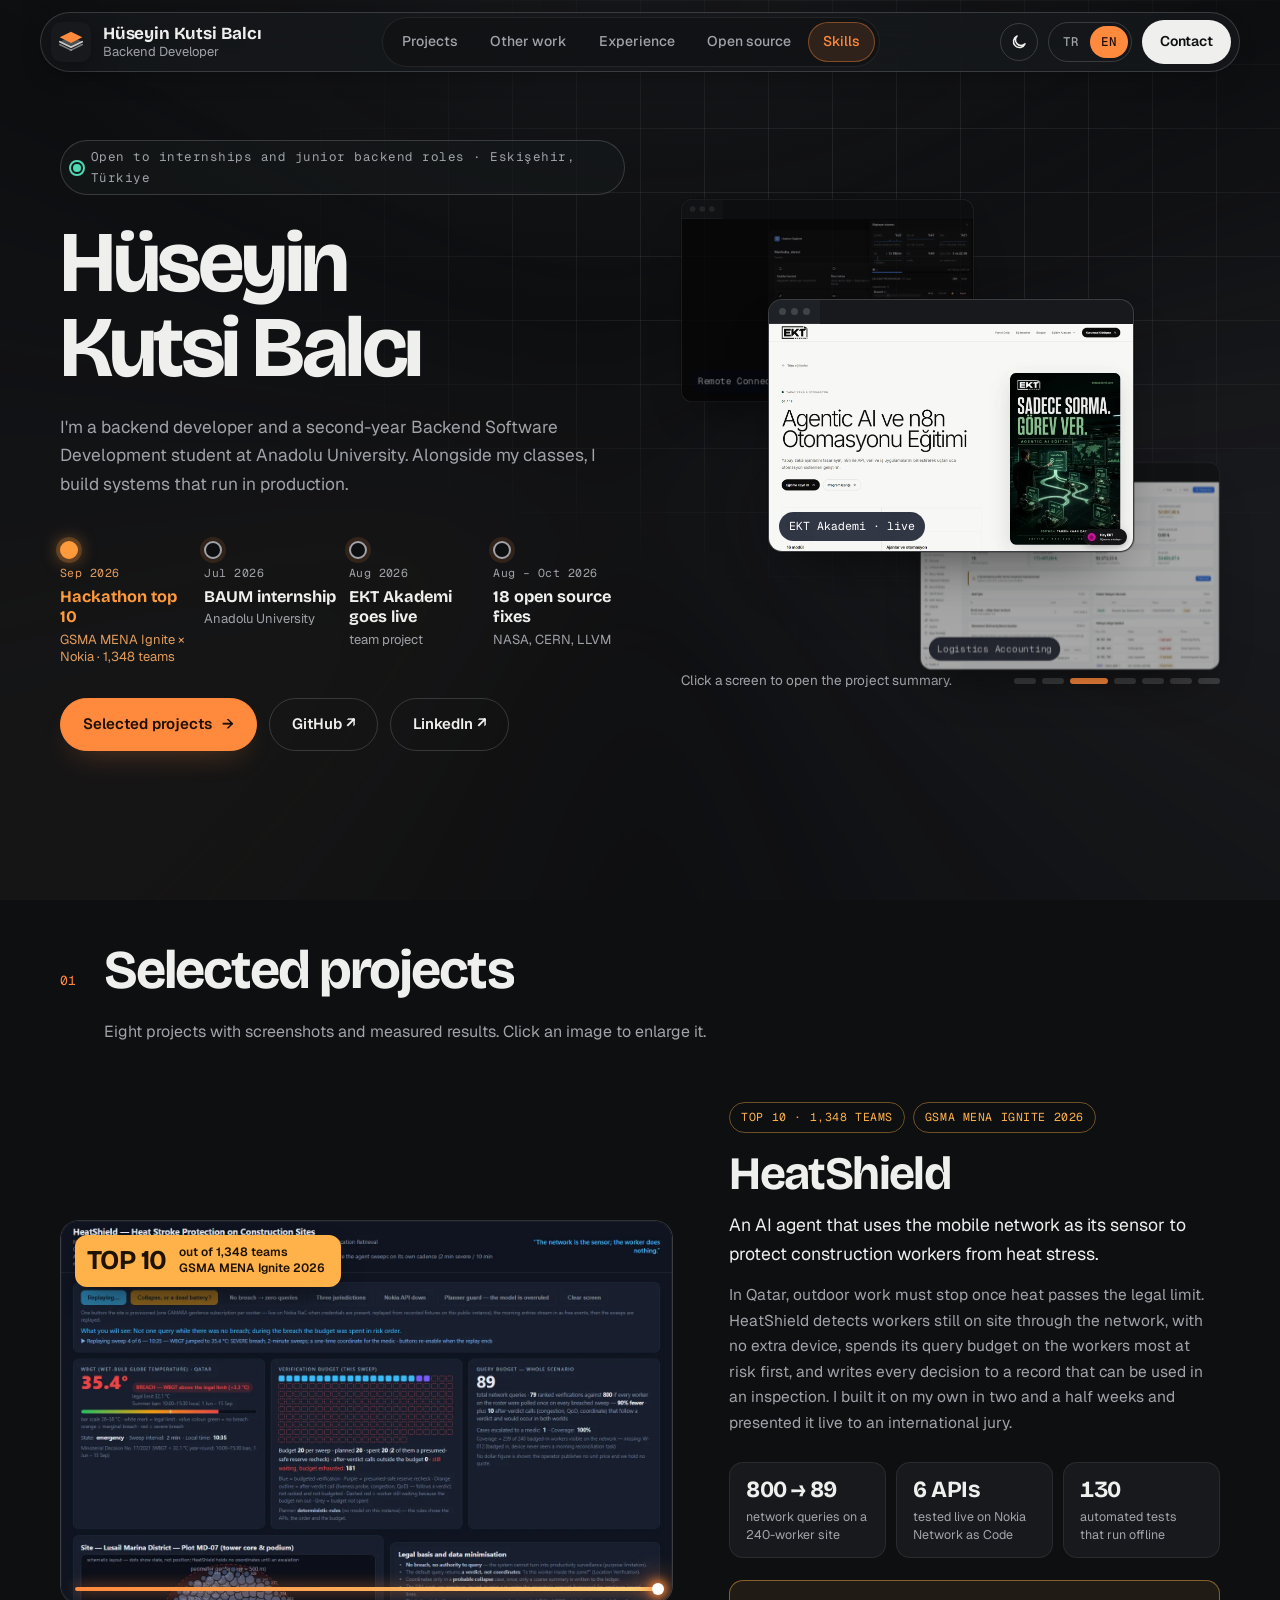
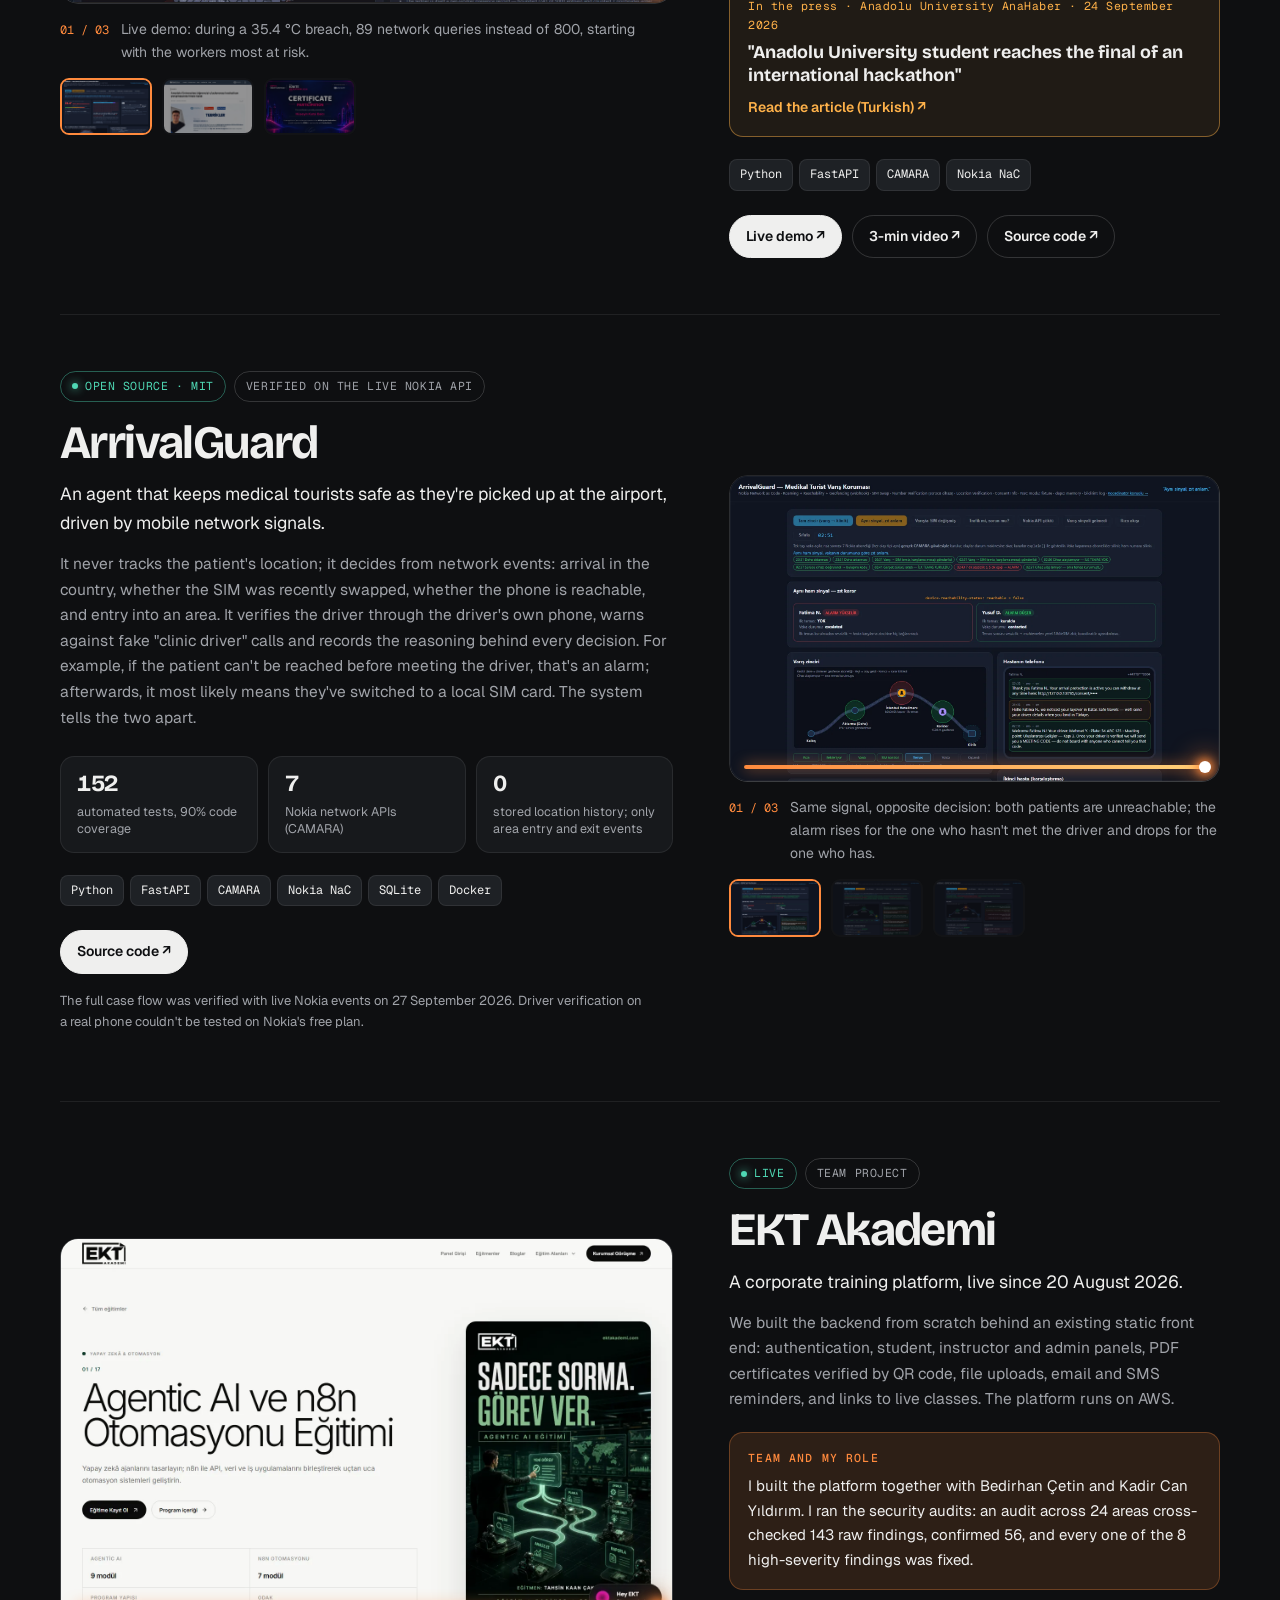
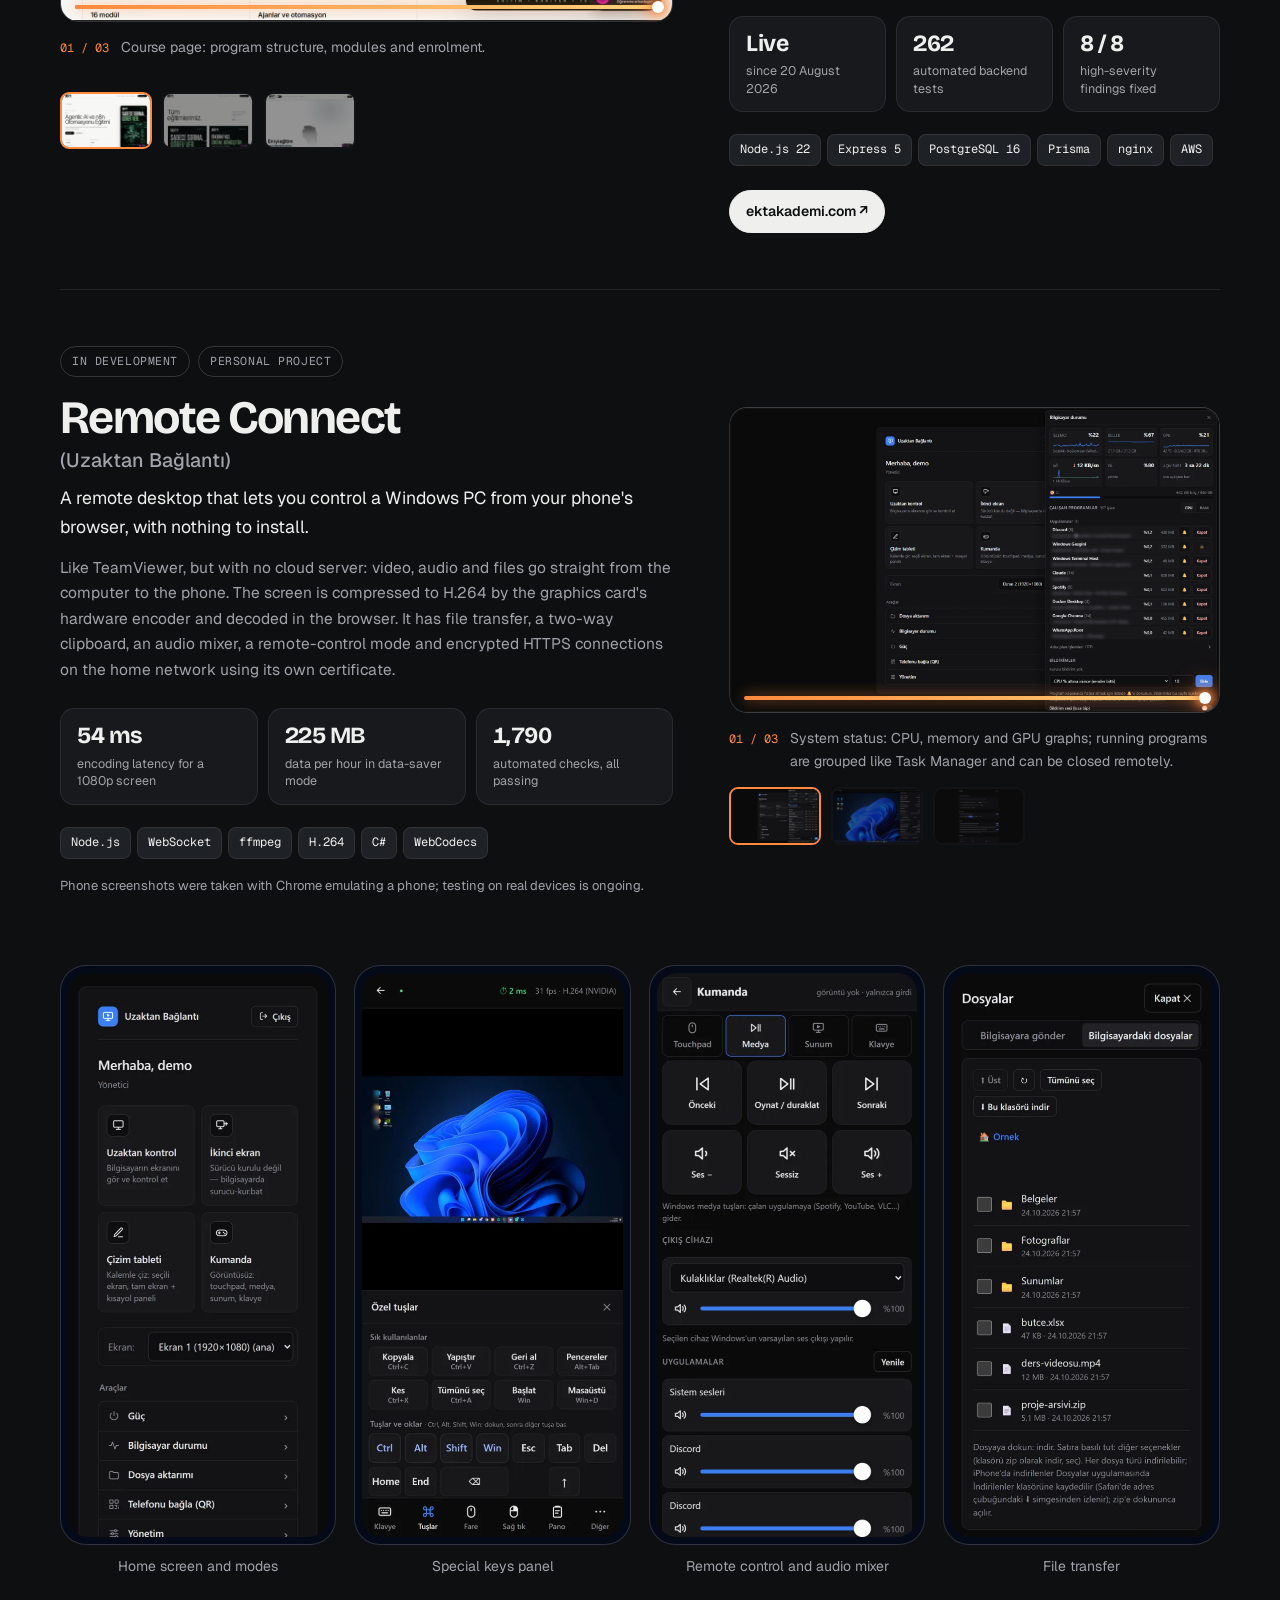
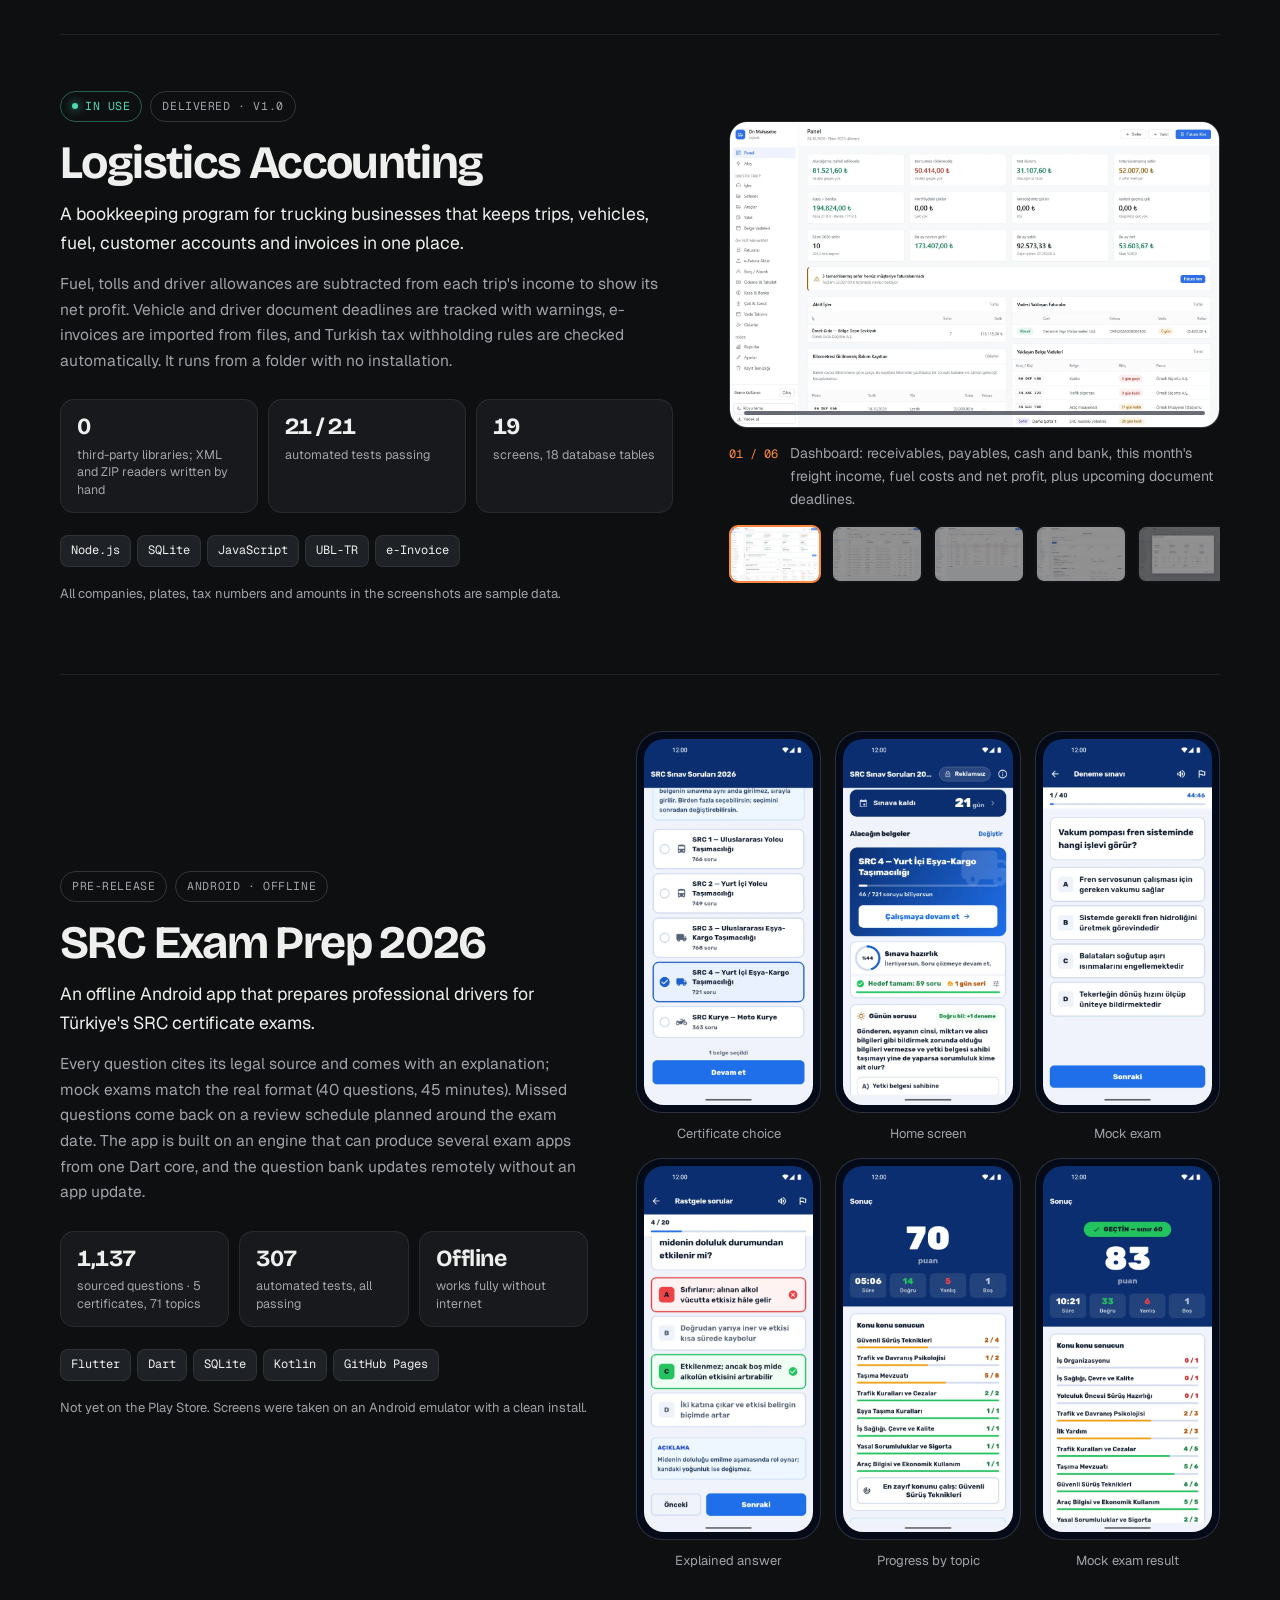
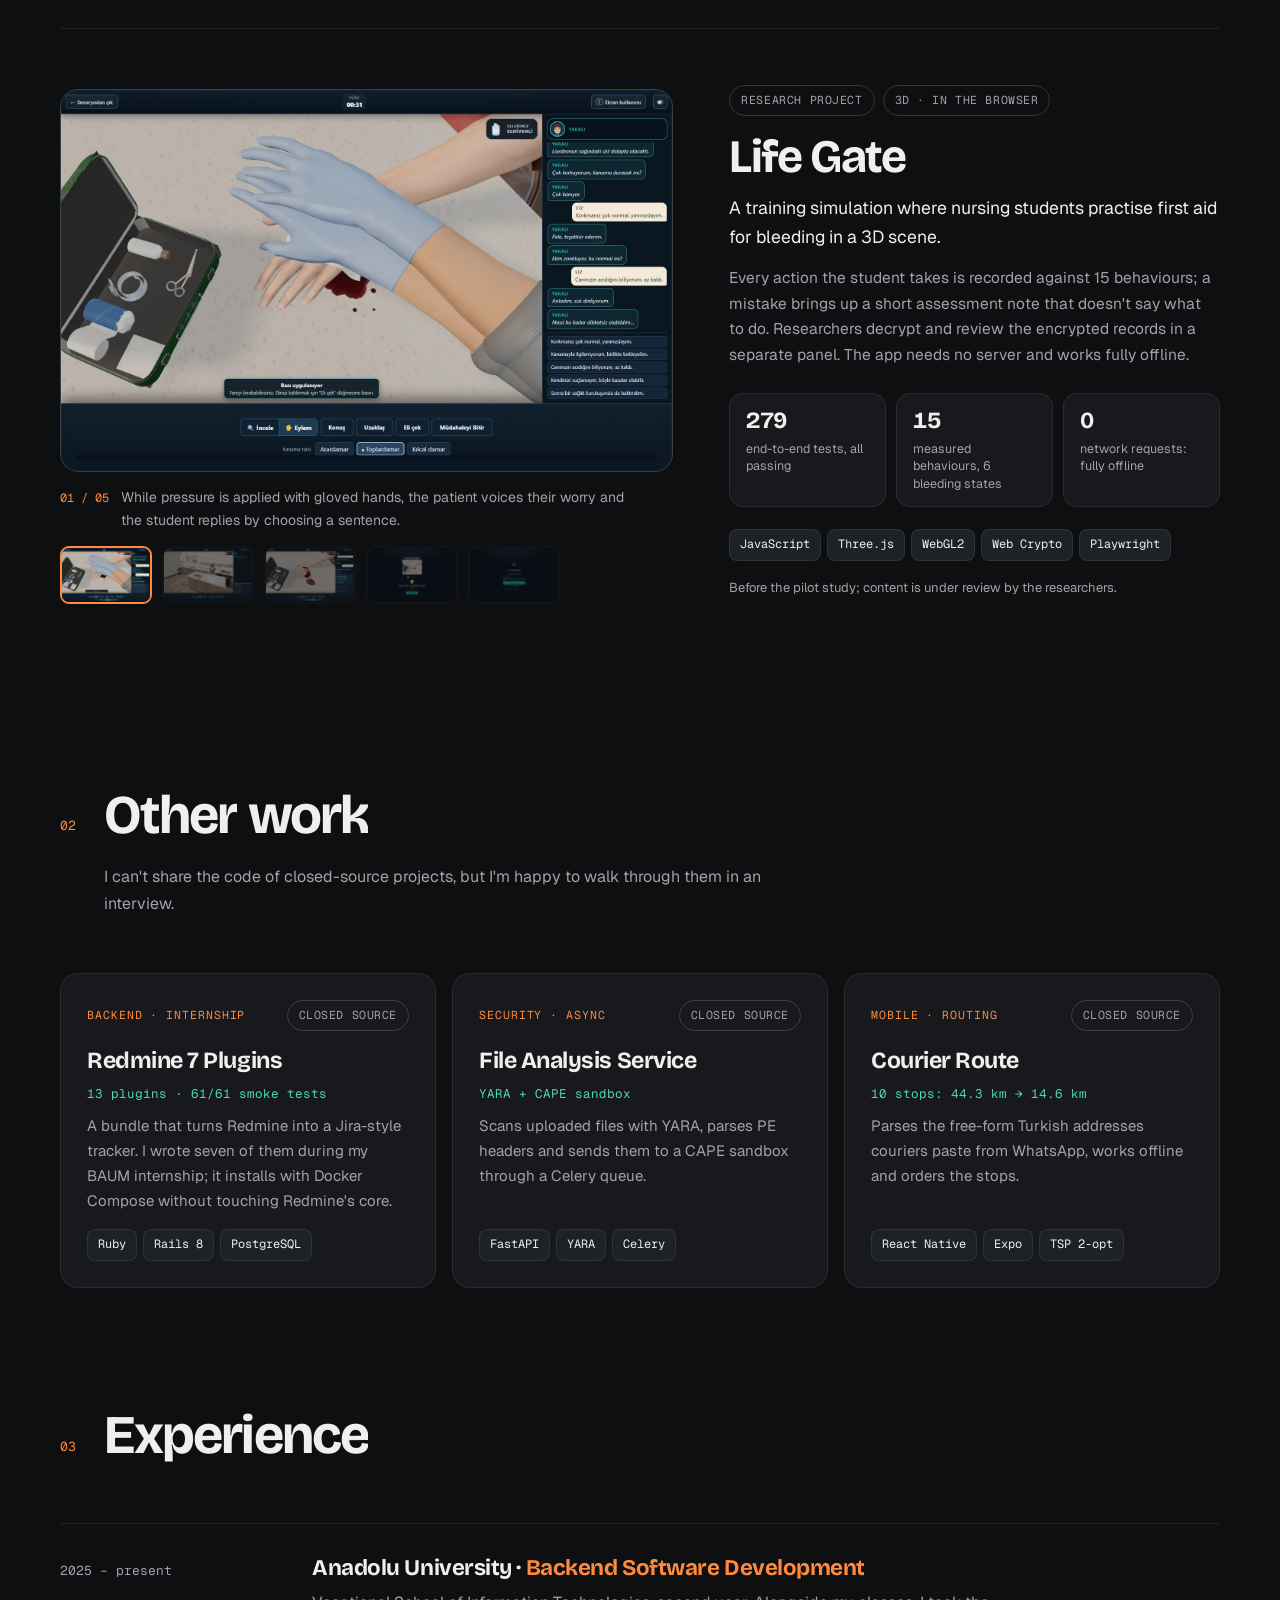
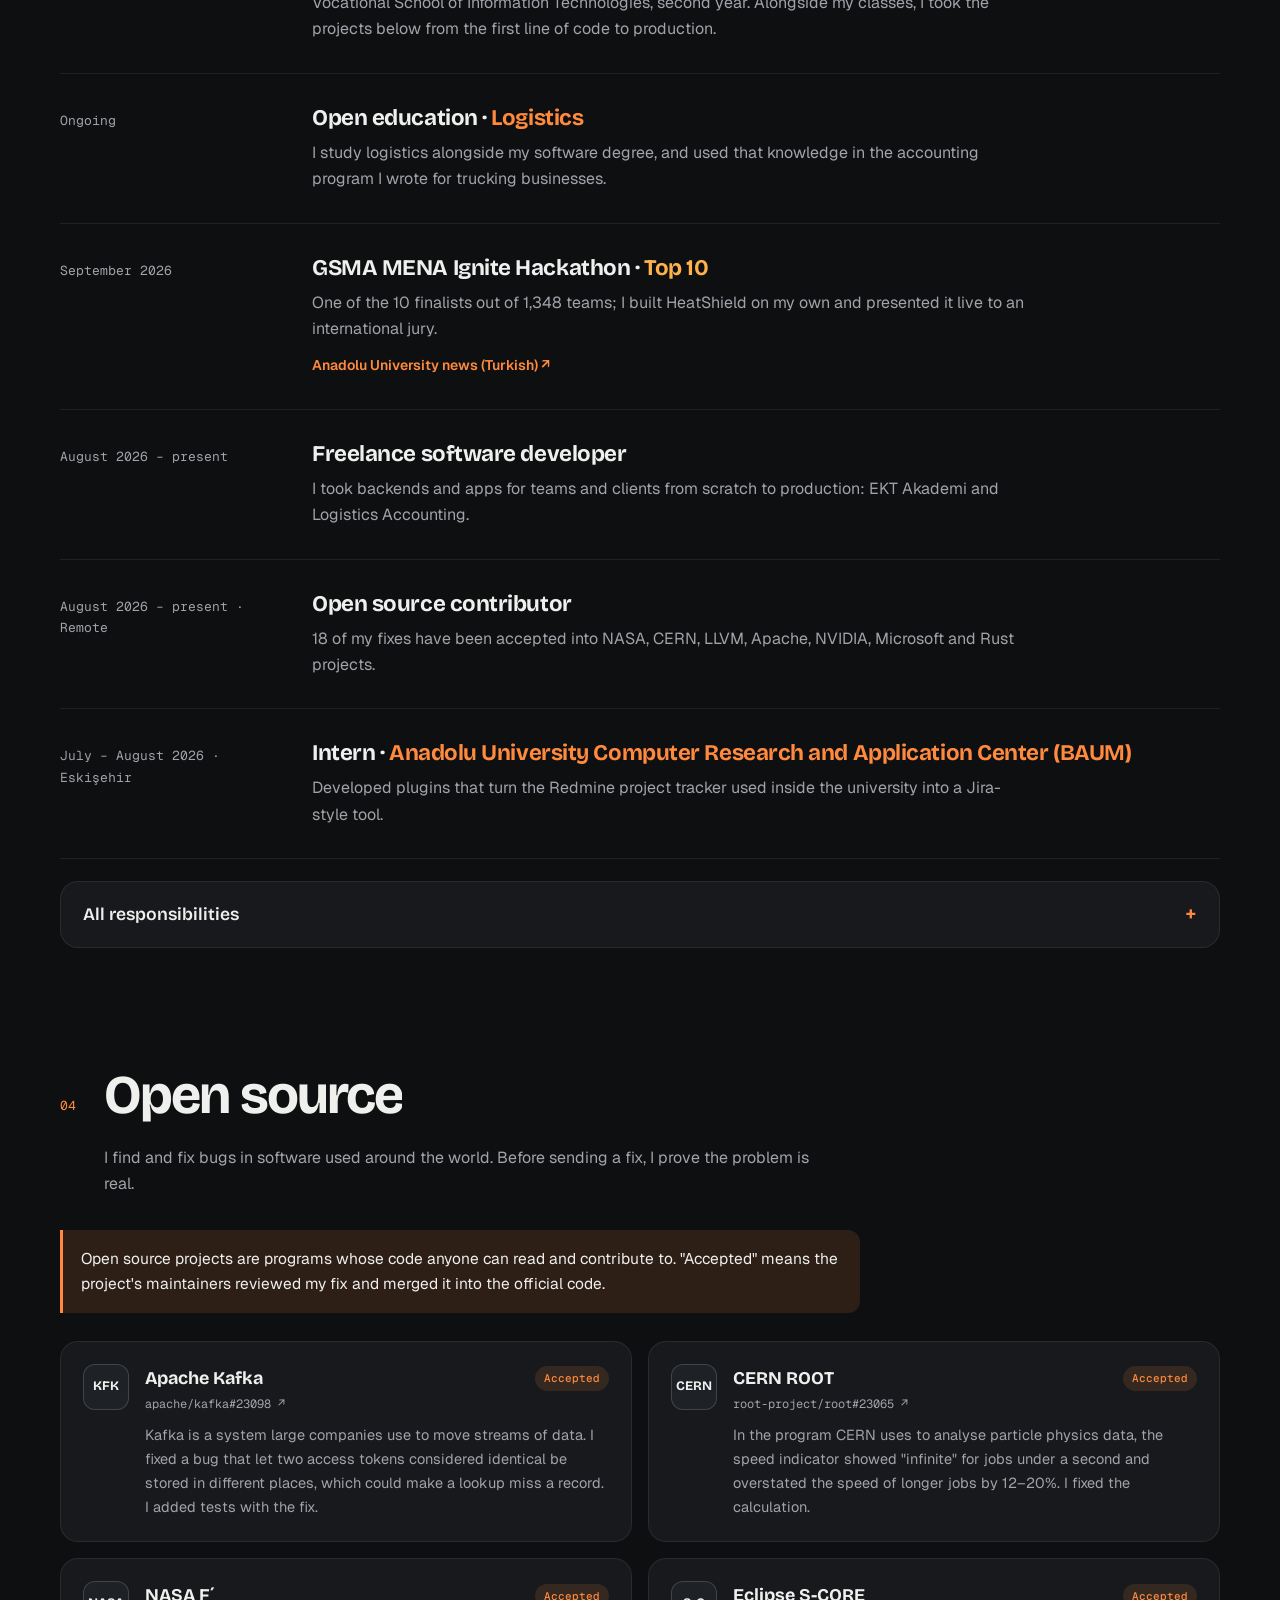
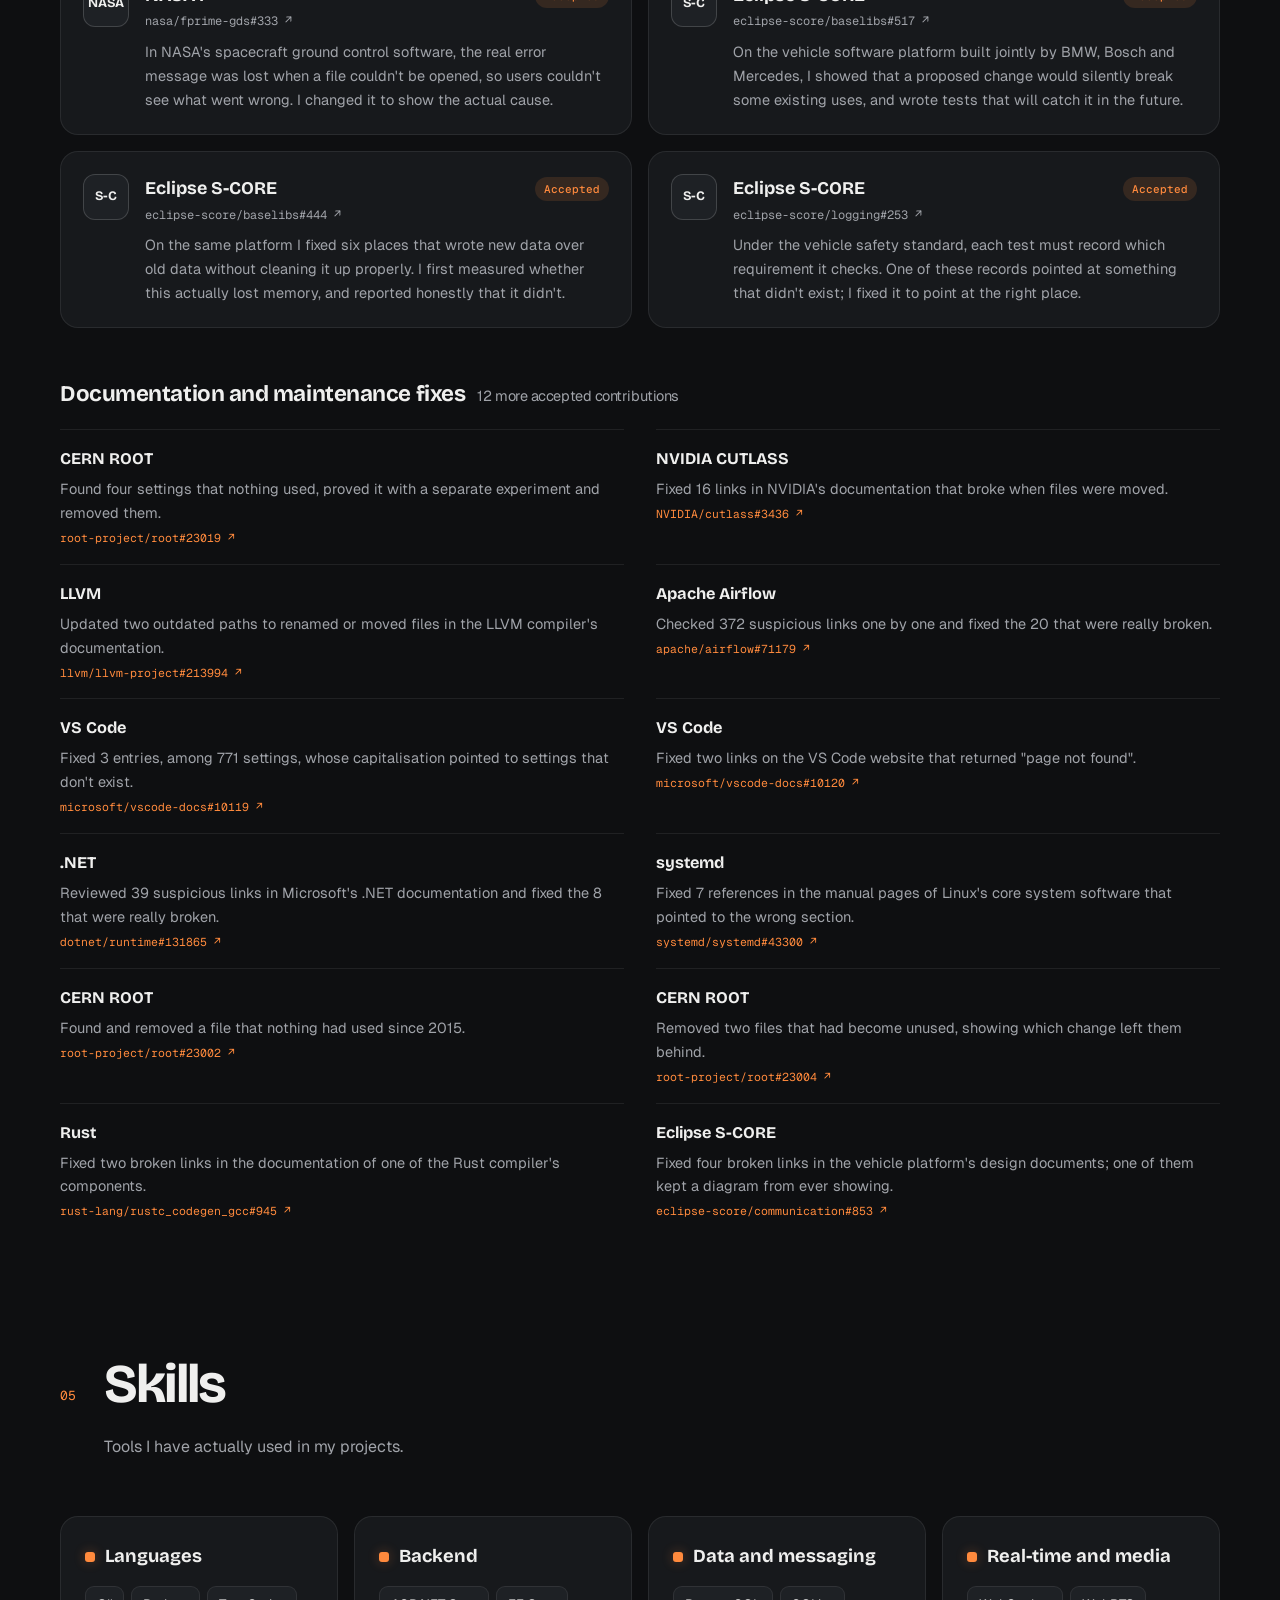
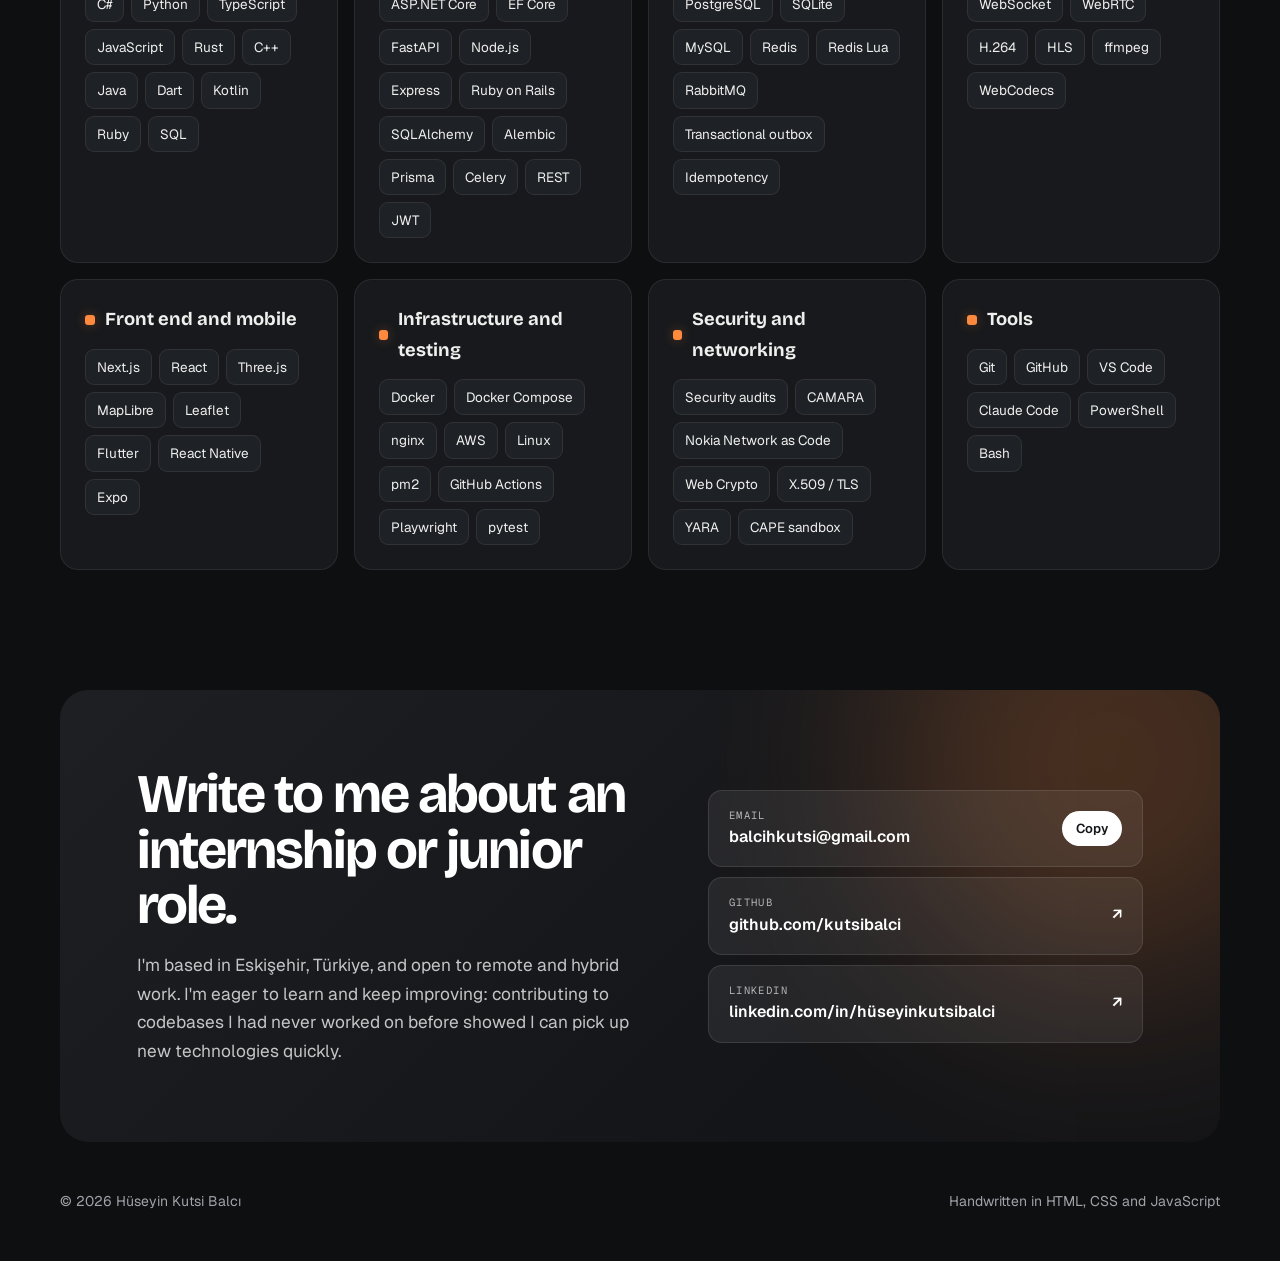
==== commit 2b2e90cd: "Kullanılmayan CSS kuralları temizlendi, README eklendi Co-Authored-By: Claude Opus 5.5 <noreply@anth" ====
--- a/en/index.html
+++ b/en/index.html
@@ -22,7 +22,7 @@
 <link rel="preconnect" href="https://fonts.googleapis.com">
 <link rel="preconnect" href="https://fonts.gstatic.com" crossorigin>
 <link rel="stylesheet" href="https://fonts.googleapis.com/css2?family=Bricolage+Grotesque:opsz,wght@12..96,600;12..96,700&family=Geist:wght@400;500;600&family=Geist+Mono:wght@400;500&display=swap">
-<link rel="stylesheet" href="../style.css?v=20261025d">
+<link rel="stylesheet" href="../style.css?v=20261025e">
 </head>
 <body>
 
@@ -551,6 +551,6 @@
   <p id="lb-cap"></p>
 </div>
 
-<script src="../script.js?v=20261025d"></script>
+<script src="../script.js?v=20261025e"></script>
 </body>
 </html>
--- a/style.css
+++ b/style.css
@@ -99,19 +99,6 @@
 }
 .topbar .wrap { display: flex; align-items: center; gap: 20px; min-height: 72px; }
 .brand { display: flex; align-items: center; gap: 12px; text-decoration: none; }
-.mark {
-  display: grid;
-  place-items: center;
-  width: 38px;
-  height: 38px;
-  border-radius: 11px;
-  background: linear-gradient(140deg, var(--accent), #3b5bdb);
-  color: #fff;
-  font-family: var(--display);
-  font-weight: 700;
-  font-size: 15px;
-  box-shadow: 0 8px 20px -8px var(--glow);
-}
 .brand-text { display: grid; line-height: 1.15; }
 .brand-text b { font-family: var(--display); font-size: 16px; font-weight: 700; }
 .brand-text small { font-family: var(--mono); font-size: 10.5px; letter-spacing: 0.16em; color: var(--muted); text-transform: uppercase; }
@@ -239,15 +226,6 @@
   margin: 26px 0 0;
   text-wrap: balance;
 }
-.tagline {
-  font-family: var(--display);
-  font-weight: 600;
-  font-size: clamp(1.25rem, 2.6vw, 1.9rem);
-  line-height: 1.25;
-  letter-spacing: -0.02em;
-  margin: 18px 0 0;
-  color: var(--muted);
-}
 .rotator { display: grid; justify-items: start; overflow: hidden; height: 1.25em; }
 .rotator span {
   grid-area: 1 / 1;
@@ -305,50 +283,9 @@
   color: #fff;
   backdrop-filter: blur(6px);
 }
-.shot.s1 { width: 70%; right: 0; top: 0; z-index: 1; animation: float1 9s ease-in-out infinite; }
-.shot.s3 { width: 54%; left: 0; top: 30%; z-index: 2; animation: float1 11s ease-in-out infinite reverse; }
-.shot.s2 { width: 60%; right: 4%; bottom: 0; z-index: 3; animation: float2 10s ease-in-out infinite; }
 @keyframes float1 { 50% { translate: 0 -10px; } }
-@keyframes float2 { 50% { translate: 0 10px; } }
-
-/* Sayılar */
-.stats {
-  position: relative;
-  display: grid;
-  grid-template-columns: repeat(4, minmax(0, 1fr));
-  margin-top: 72px;
-  border-top: 1px solid var(--line);
-}
-.stat { padding: 24px 24px 4px 0; }
-.stat + .stat { padding-left: 24px; border-left: 1px solid var(--line); }
-.stat b {
-  display: block;
-  font-family: var(--display);
-  font-weight: 700;
-  font-size: clamp(2rem, 4vw, 2.9rem);
-  line-height: 1;
-  letter-spacing: -0.03em;
-  font-variant-numeric: tabular-nums;
-}
-.stat span { display: block; margin-top: 10px; font-size: 14px; color: var(--muted); line-height: 1.45; }
-
-/* Kayan şerit */
-.marquee {
-  border-block: 1px solid var(--line);
-  background: var(--bg-2);
-  overflow: hidden;
-  padding-block: 20px;
-}
-.marquee-label {
-  font-family: var(--mono);
-  font-size: 11.5px;
-  letter-spacing: 0.16em;
-  text-transform: uppercase;
-  color: var(--muted);
-  margin-bottom: 14px;
-}
+
 .track { display: flex; width: max-content; animation: scroll 38s linear infinite; }
-.marquee:hover .track { animation-play-state: paused; }
 .track ul { display: flex; gap: 56px; padding-right: 56px; margin: 0; list-style: none; padding-left: 0; }
 .track li {
   font-family: var(--display);
@@ -619,34 +556,6 @@
 .pr strong em { font-style: normal; font-family: var(--mono); font-size: 11px; font-weight: 500; color: #b49bff; background: rgba(150, 110, 255, 0.14); padding: 3px 9px; border-radius: 999px; align-self: center; }
 .pr code { display: block; margin-top: 2px; font-size: 12px; color: var(--muted); overflow-wrap: anywhere; }
 .pr p { margin: 8px 0 0; font-size: 14.5px; color: var(--muted); }
-.sweeps { margin-top: 16px; border-radius: var(--r); border: 1px solid var(--line); background: var(--surface); }
-.sweeps summary {
-  cursor: pointer;
-  list-style: none;
-  display: flex;
-  align-items: center;
-  gap: 14px;
-  padding: 20px 22px;
-  font-family: var(--display);
-  font-weight: 600;
-  font-size: 1.1rem;
-}
-.sweeps summary::-webkit-details-marker { display: none; }
-.sweeps summary span { font-family: var(--body); font-weight: 400; font-size: 14.5px; color: var(--muted); }
-.sweeps summary::after {
-  content: "Listeyi aç +";
-  margin-left: auto;
-  flex: none;
-  font-family: var(--body);
-  font-size: 13.5px;
-  font-weight: 600;
-  padding: 7px 14px;
-  border-radius: 999px;
-  border: 1px solid var(--line-strong);
-}
-.sweeps[open] summary::after { content: "Kapat −"; }
-.sweeps summary:hover::after { border-color: var(--accent); }
-.table-scroll { overflow-x: auto; padding: 0 22px 18px; }
 table { width: 100%; border-collapse: collapse; font-size: 14.5px; }
 td { padding: 12px 0; border-top: 1px solid var(--line); vertical-align: top; }
 td:first-child { font-family: var(--mono); font-size: 12.5px; white-space: nowrap; padding-right: 24px; }
@@ -793,9 +702,6 @@
 }
 @media (max-width: 640px) {
   .hero { padding-top: calc(112px + env(safe-area-inset-top, 0px)); }
-  .stats { grid-template-columns: 1fr 1fr; }
-  .stat:nth-child(3) { padding-left: 0; border-left: 0; }
-  .stat:nth-child(n + 3) { border-top: 1px solid var(--line); }
   .metrics { grid-template-columns: 1fr; }
   .works, .prs, .skills { grid-template-columns: 1fr; }
   .work.wide { grid-column: auto; }
@@ -914,11 +820,7 @@
   --shadow: 0 24px 50px -30px rgba(10, 19, 48, 0.45);
 }
 :root[data-theme="light"] .hero::before { opacity: 0.6; }
-:root[data-theme="light"] .metric,
-:root[data-theme="light"] .work,
-:root[data-theme="light"] .pr,
-:root[data-theme="light"] .skill,
-:root[data-theme="light"] .sweeps { box-shadow: 0 1px 0 rgba(10, 19, 48, 0.04), 0 10px 24px -18px rgba(10, 19, 48, 0.35); }
+:root[data-theme="light"] .metric, :root[data-theme="light"] .work, :root[data-theme="light"] .pr, :root[data-theme="light"] .skill { box-shadow: 0 1px 0 rgba(10, 19, 48, 0.04), 0 10px 24px -18px rgba(10, 19, 48, 0.35); }
 :root[data-theme="light"] .ribbon { color: #fff; }
 :root[data-theme="light"] .badge { color: var(--muted); }
 :root[data-theme="light"] .chips li { color: var(--fg); }
@@ -984,14 +886,6 @@
 .sc-dots { display: flex; gap: 6px; }
 .sc-dots button { width: 22px; height: 6px; padding: 0; border: 0; border-radius: 999px; background: var(--line-strong); cursor: pointer; transition: background 0.3s ease, width 0.3s var(--ease); }
 .sc-dots button.on { width: 38px; background: var(--accent); }
-
-/* ===== Hakkımda bilgileri ===== */
-.facts { display: grid; grid-template-columns: repeat(3, minmax(0, 1fr)); margin-top: 64px; border-top: 1px solid var(--line); }
-.fact { padding: 20px 24px 20px 0; border-bottom: 1px solid var(--line); min-width: 0; }
-.fact:not(:nth-child(3n + 1)) { padding-left: 24px; border-left: 1px solid var(--line); }
-.fact small { display: block; font-family: var(--mono); font-size: 11.5px; letter-spacing: 0.12em; text-transform: uppercase; color: var(--muted); }
-.fact b { display: block; margin-top: 8px; font-family: var(--display); font-size: 1.15rem; font-weight: 600; line-height: 1.35; }
-.fact.hl b { color: var(--warm); }
 .timeline .org.warm { color: var(--warm); }
 
 /* ===== Proje özeti penceresi ===== */
@@ -1065,10 +959,6 @@
   .resp-grid { grid-template-columns: 1fr; }
 }
 @media (max-width: 640px) {
-  .facts { grid-template-columns: 1fr 1fr; }
-  .fact, .fact:not(:nth-child(3n + 1)) { padding: 16px 14px 16px 0; border-left: 0; }
-  .fact:nth-child(2n) { padding-left: 14px; border-left: 1px solid var(--line); }
-  .fact b { font-size: 1rem; }
   .collage .shot { width: 76%; }
 }
 @media (prefers-reduced-motion: reduce) {
@@ -1100,7 +990,6 @@
   transition: min-height 0.3s var(--ease), box-shadow 0.3s ease, background 0.3s ease;
 }
 .topbar.scrolled .wrap { min-height: 54px; background: color-mix(in srgb, var(--surface) 86%, transparent); box-shadow: 0 16px 40px -20px rgba(0, 0, 0, 0.75); }
-.topbar .mark { width: 38px; height: 38px; border-radius: 50%; }
 .nav { position: relative; margin: 0 auto; padding: 4px; gap: 2px; border-radius: 999px; background: color-mix(in srgb, var(--bg) 55%, transparent); border: 1px solid var(--line); }
 .nav a { position: relative; z-index: 1; padding: 8px 15px; font-size: 14px; font-weight: 500; }
 .nav a:hover { background: transparent; }
@@ -1129,7 +1018,6 @@
 }
 @media (max-width: 640px) {
   .topbar .wrap { padding: 0 6px 0 8px; gap: 6px; }
-  .topbar .mark { width: 34px; height: 34px; font-size: 13px; }
   .case.solo { grid-template-columns: 1fr; }
   .case.solo .phones.six { grid-template-columns: repeat(6, minmax(140px, 1fr)); overflow-x: auto; }
 }
@@ -1157,7 +1045,6 @@
 :root[data-theme="light"] .bg-anim i { opacity: 0.12; }
 :root[data-theme="light"] .bg-anim i:nth-child(2), :root[data-theme="light"] .bg-anim i:nth-child(3) { opacity: 0.08; }
 .hero .blob { opacity: 0.3; }
-.marquee { background: color-mix(in srgb, var(--bg-2) 80%, transparent); }
 @media (prefers-reduced-motion: reduce) {
   .bg-anim i, .bg-anim::after { animation: none !important; }
 }
@@ -1166,9 +1053,7 @@
 /* ===== Logo: Sinyal K ===== */
 .brand .logo { width: 40px; height: 40px; flex: none; filter: drop-shadow(0 6px 14px rgba(91, 124, 255, 0.35)); transition: transform 0.4s var(--ease); }
 .brand:hover .logo { transform: translateY(-1px) rotate(-4deg); }
-.brand .logo .sig1, .brand .logo .sig2 { animation: sig 2.8s ease-in-out infinite; }
-.brand .logo .sig2 { animation-delay: 0.35s; }
-@keyframes sig { 0%, 100% { opacity: 1; } 50% { opacity: 0.35; } }
+
 :root[data-theme="light"] .brand .logo rect { fill: #0b1430; }
 :root[data-theme="light"] .brand .logo path:first-of-type { stroke: #ffffff; }
 @media (max-width: 640px) { .brand .logo { width: 36px; height: 36px; } }
@@ -1340,7 +1225,6 @@
   .journey li { animation: none; }
 }
 
-
 /* ===== Renk paleti: antrasit + turuncu ===== */
 :root {
   --bg:#0e0f11; --bg-2:#131417; --surface:#17191c; --surface-2:#1e2125;
@@ -1355,7 +1239,6 @@
 .btn.primary, .lang a.on, .sc-dots button.on { color: #1f0f02; }
 :root[data-theme="light"] .btn.primary, :root[data-theme="light"] .lang a.on { color: #fff; }
 .brand .logo { filter: drop-shadow(0 6px 14px rgba(255,138,61,0.3)); }
-.brand .logo .sig1, .brand .logo .sig2 { stroke: var(--accent); }
 .bg-anim { background: radial-gradient(ellipse 70% 50% at 50% 0%, rgba(60,62,68,0.16), transparent 70%); }
 .bg-anim::before { background: conic-gradient(from 0deg at 50% 50%, transparent 0 16%, rgba(60,62,68,0.34) 26%, rgba(45,46,52,0.22) 38%, transparent 50%, rgba(70,58,48,0.24) 66%, rgba(60,62,68,0.14) 74%, transparent 84%); }
 .contact { background: linear-gradient(135deg, #1d1f23, #141518 70%); }
@@ -1414,9 +1297,6 @@
 :root[data-theme="light"] .ribbon { background: #a3461b; color: #f4f5f7; }
 :root[data-theme="light"] .brand .logo rect { fill: #161b22; }
 :root[data-theme="light"] .contact { background: linear-gradient(135deg, #1e242c, #12161b 70%); }
-
-/* ===== Logo: Katmanlar ===== */
-.brand .logo .sig1, .brand .logo .sig2 { animation: none; }
 .brand .logo { filter: drop-shadow(0 6px 14px rgba(0,0,0,0.35)); }
 .brand .logo path:nth-of-type(4) { transform-box: fill-box; transform-origin: center; transition: transform 0.4s var(--ease); }
 .brand:hover .logo path:nth-of-type(4) { transform: translateY(-2px); }
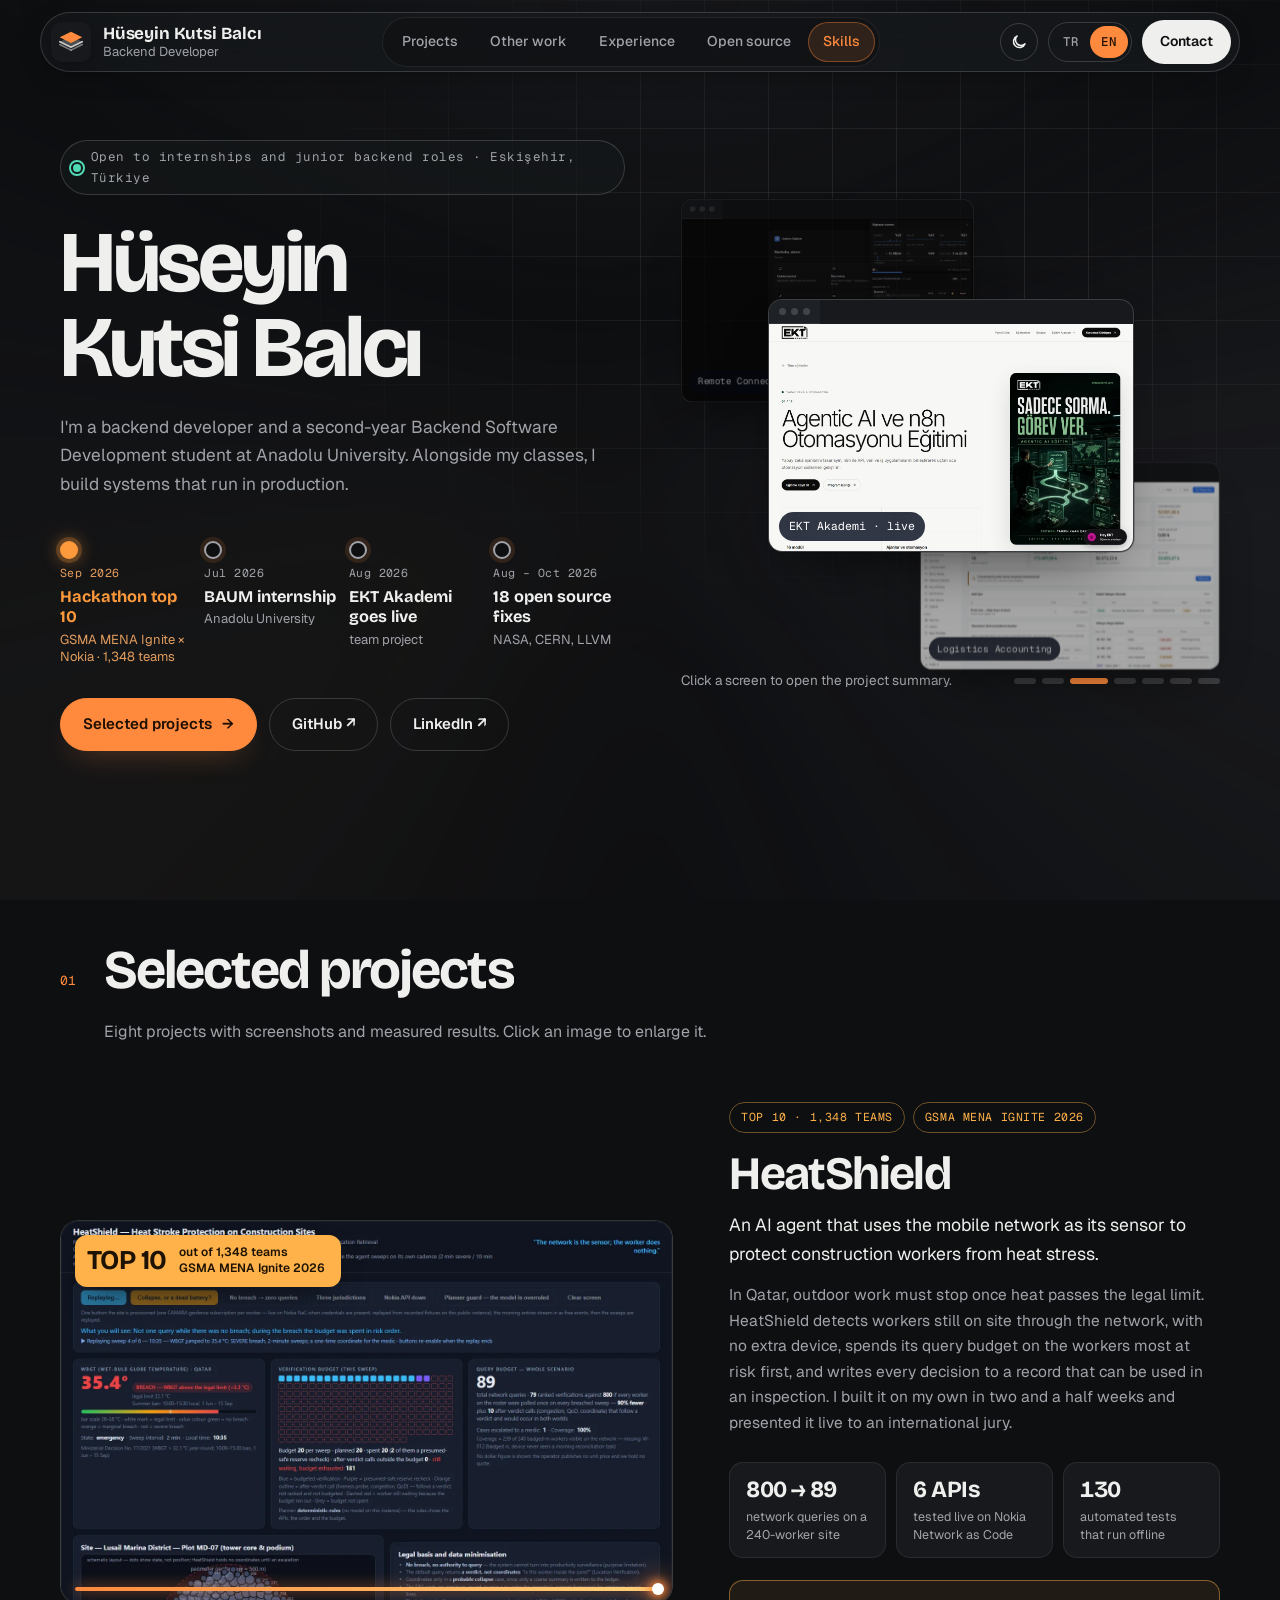
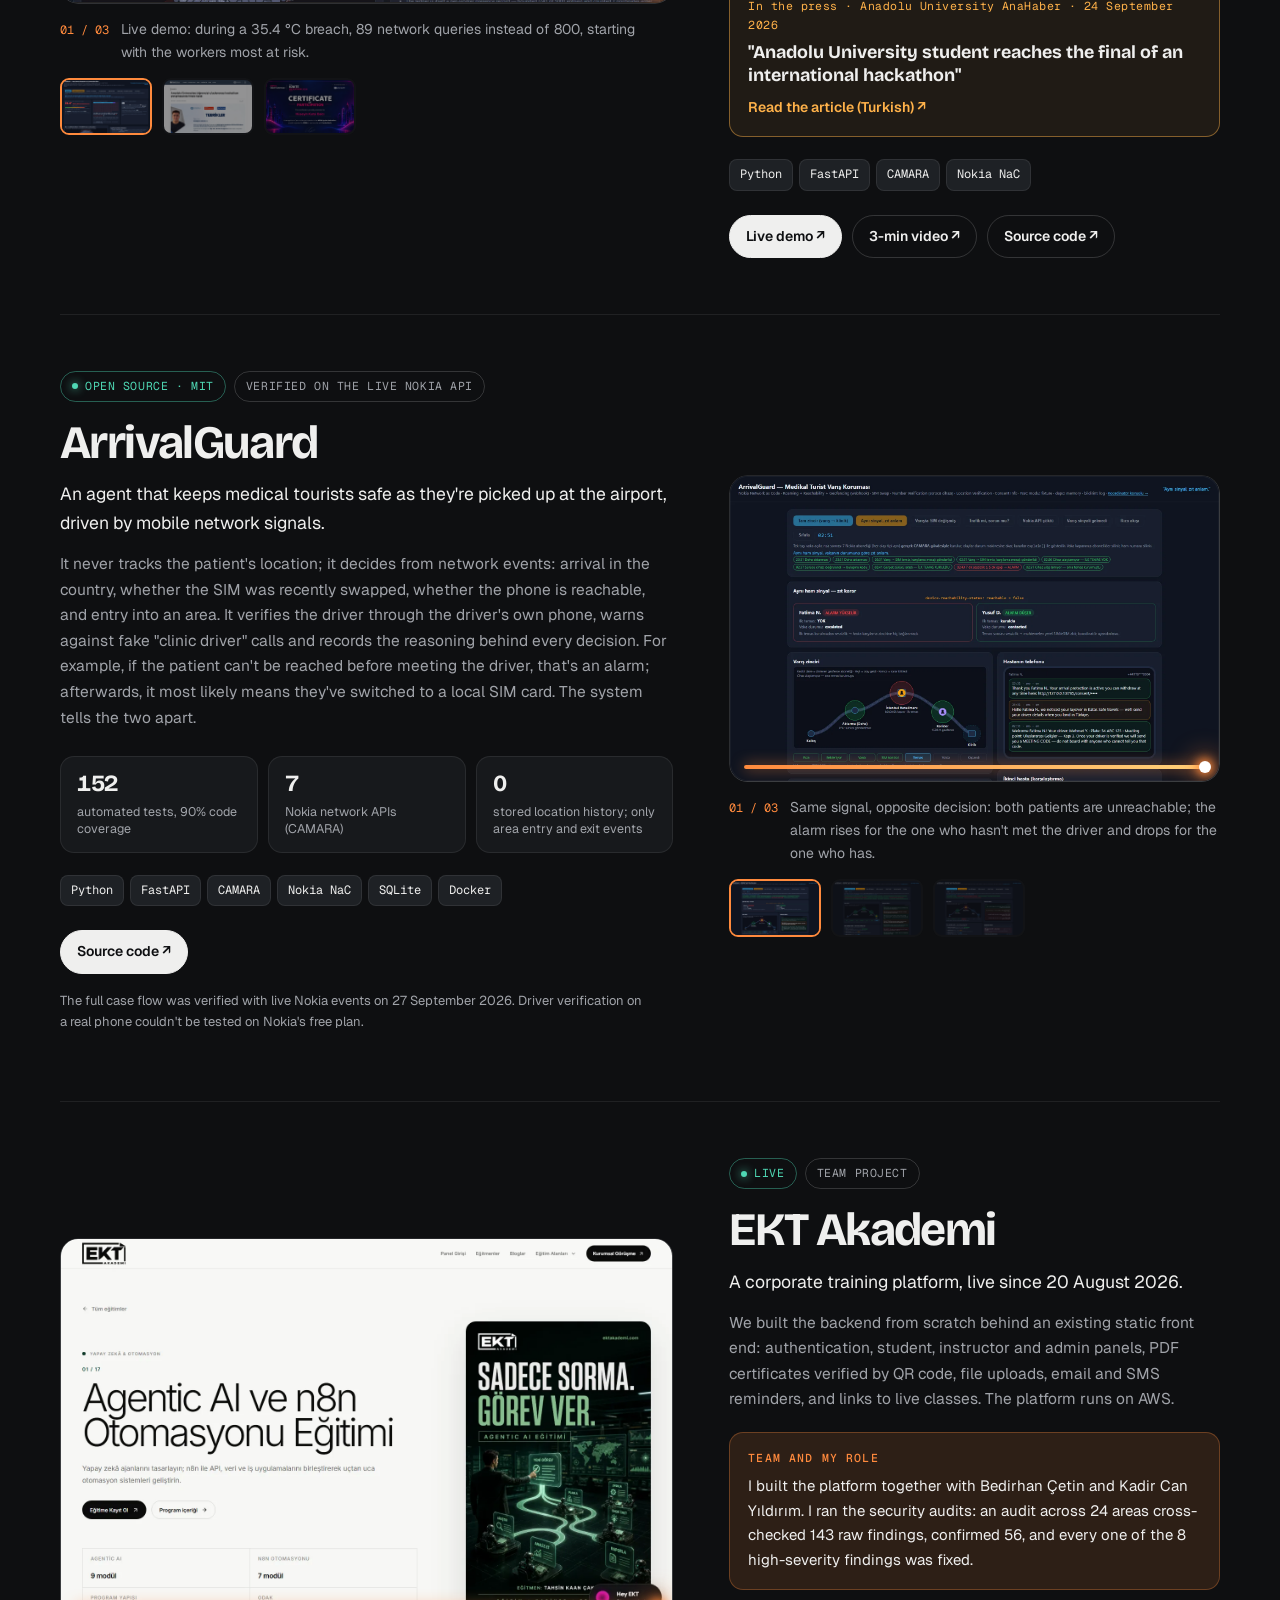
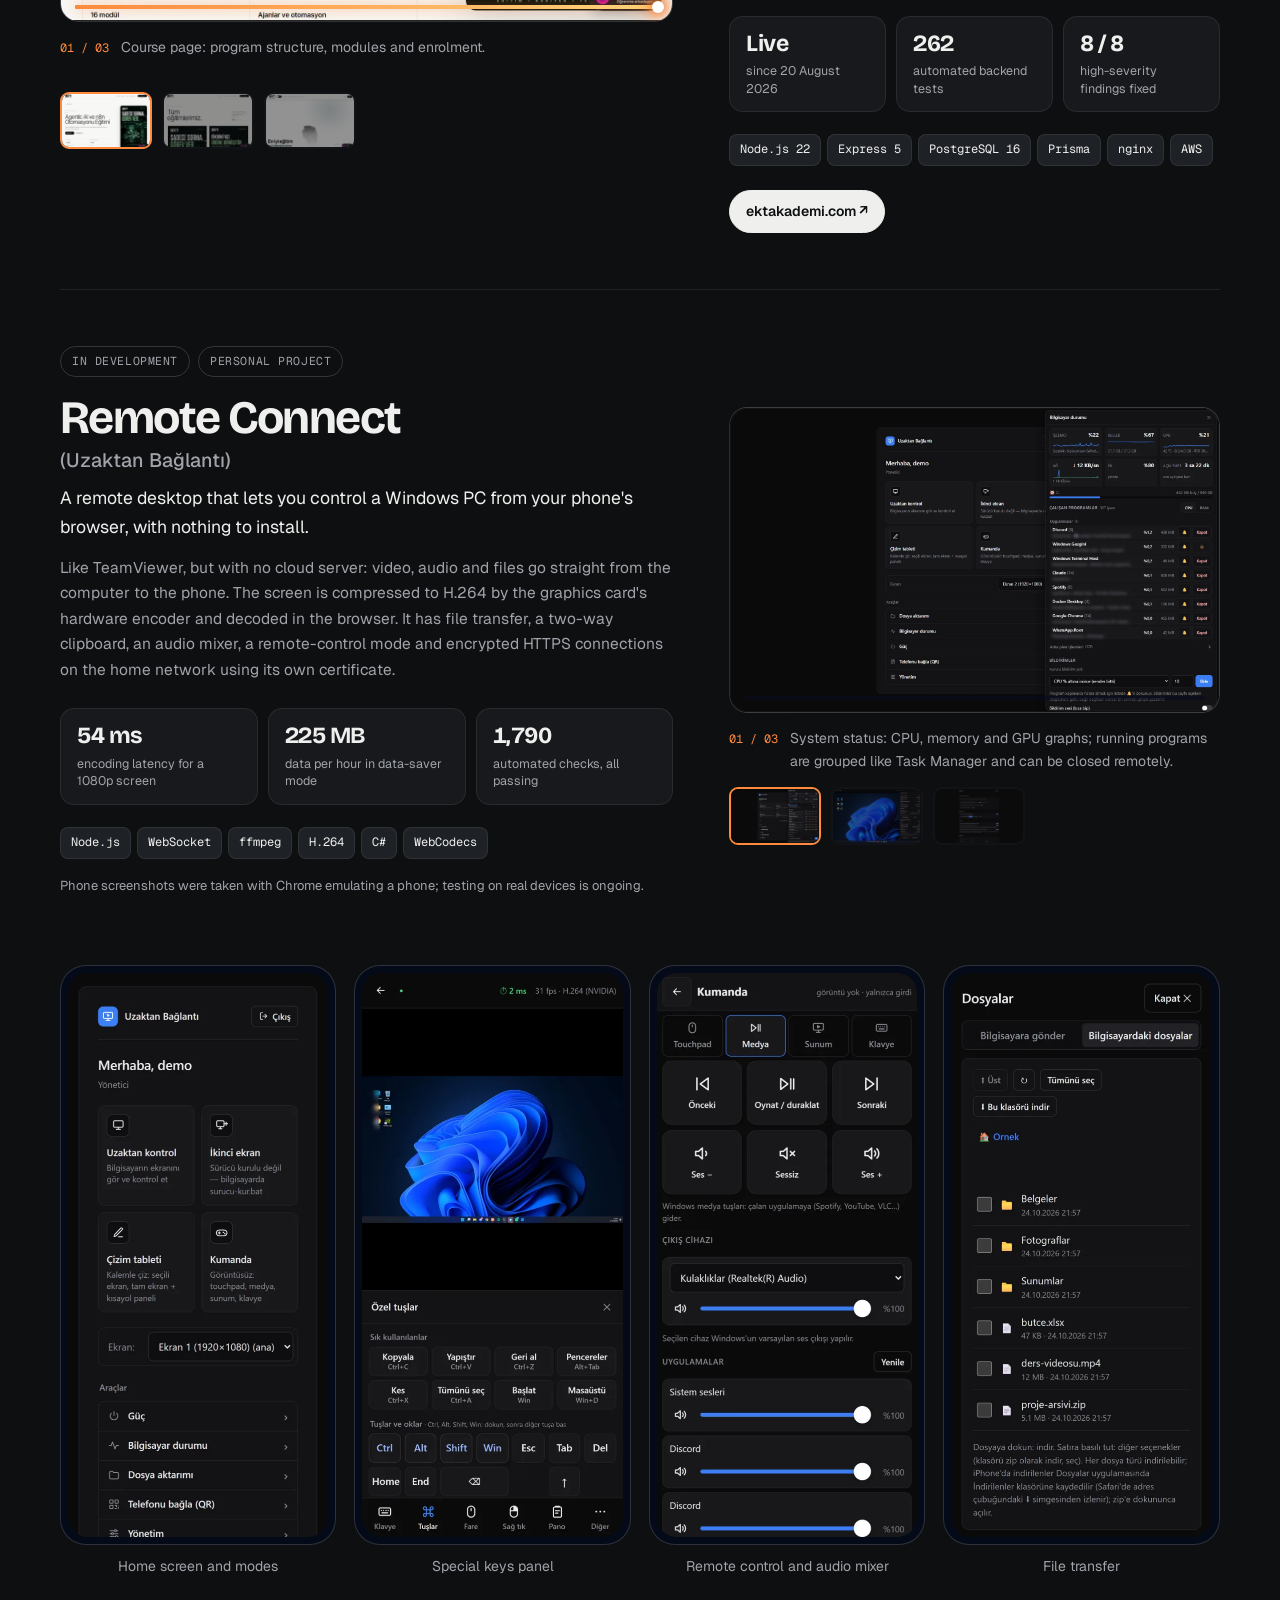
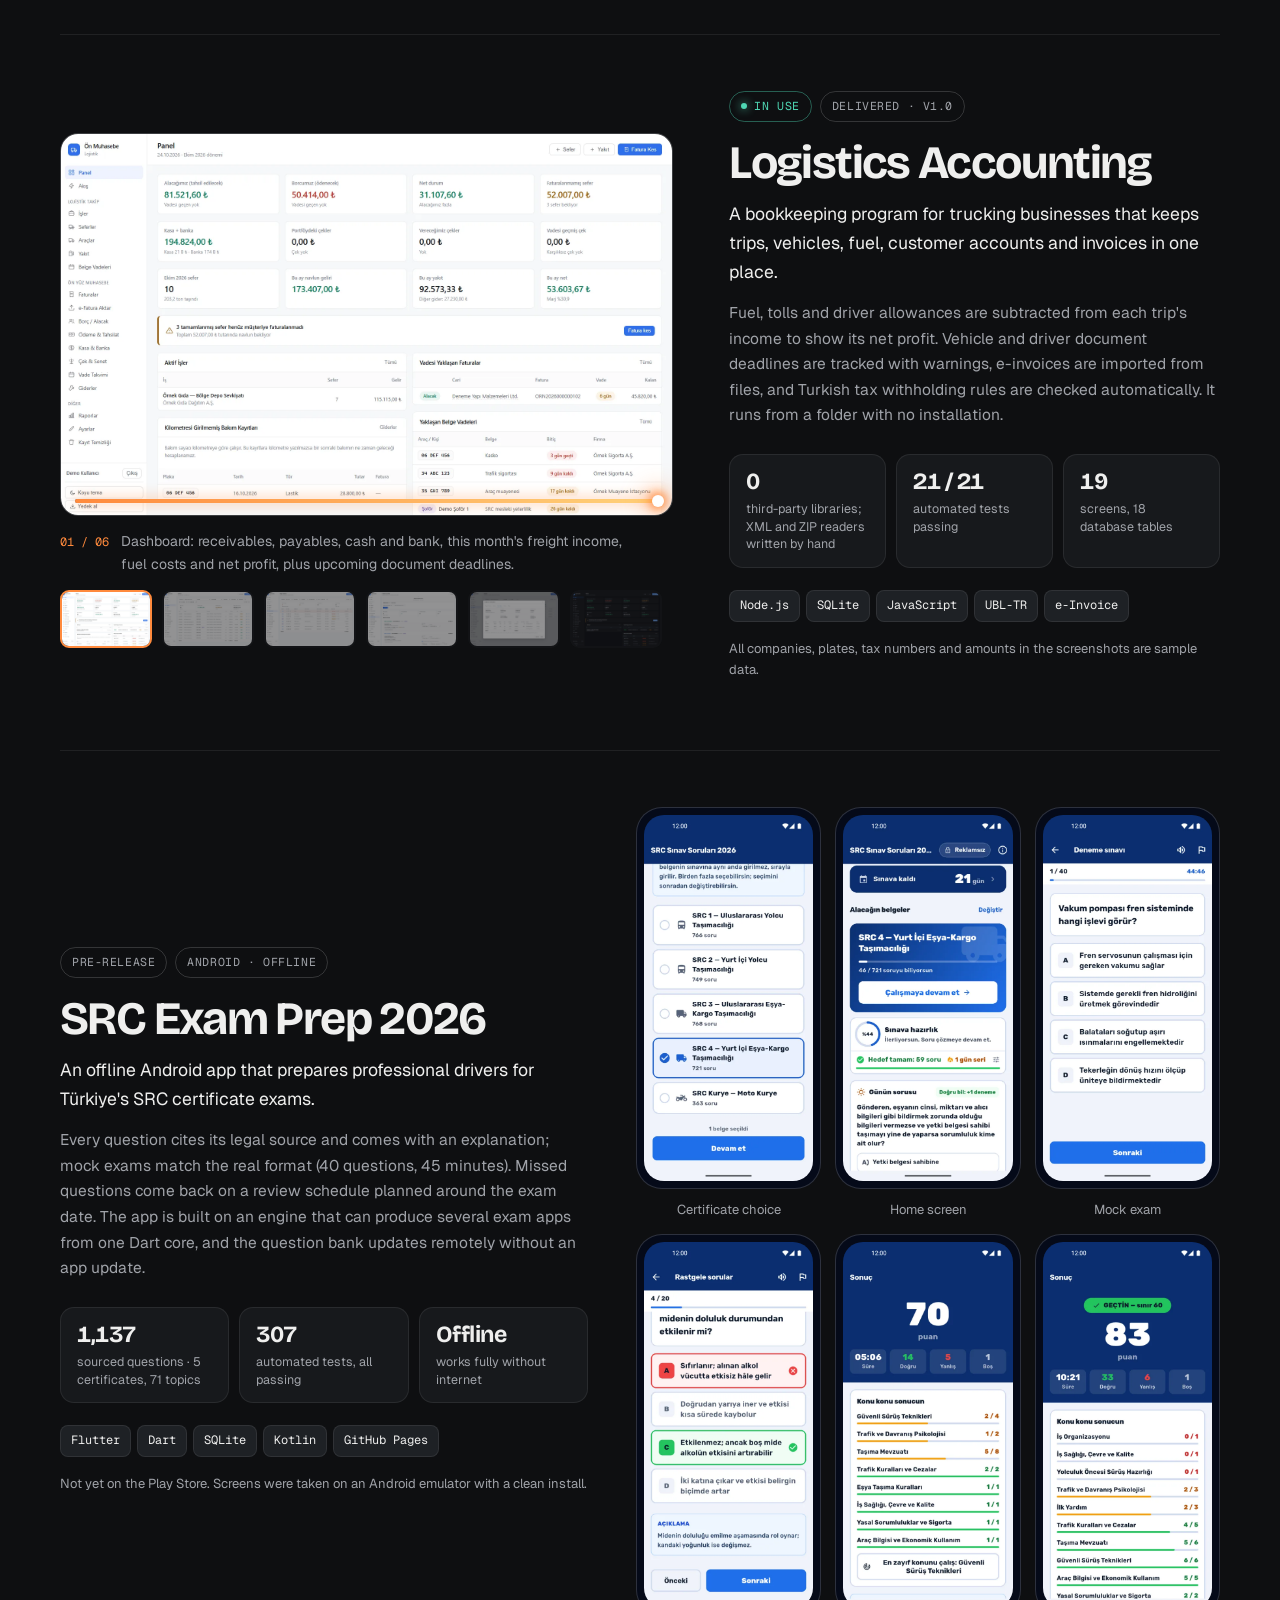
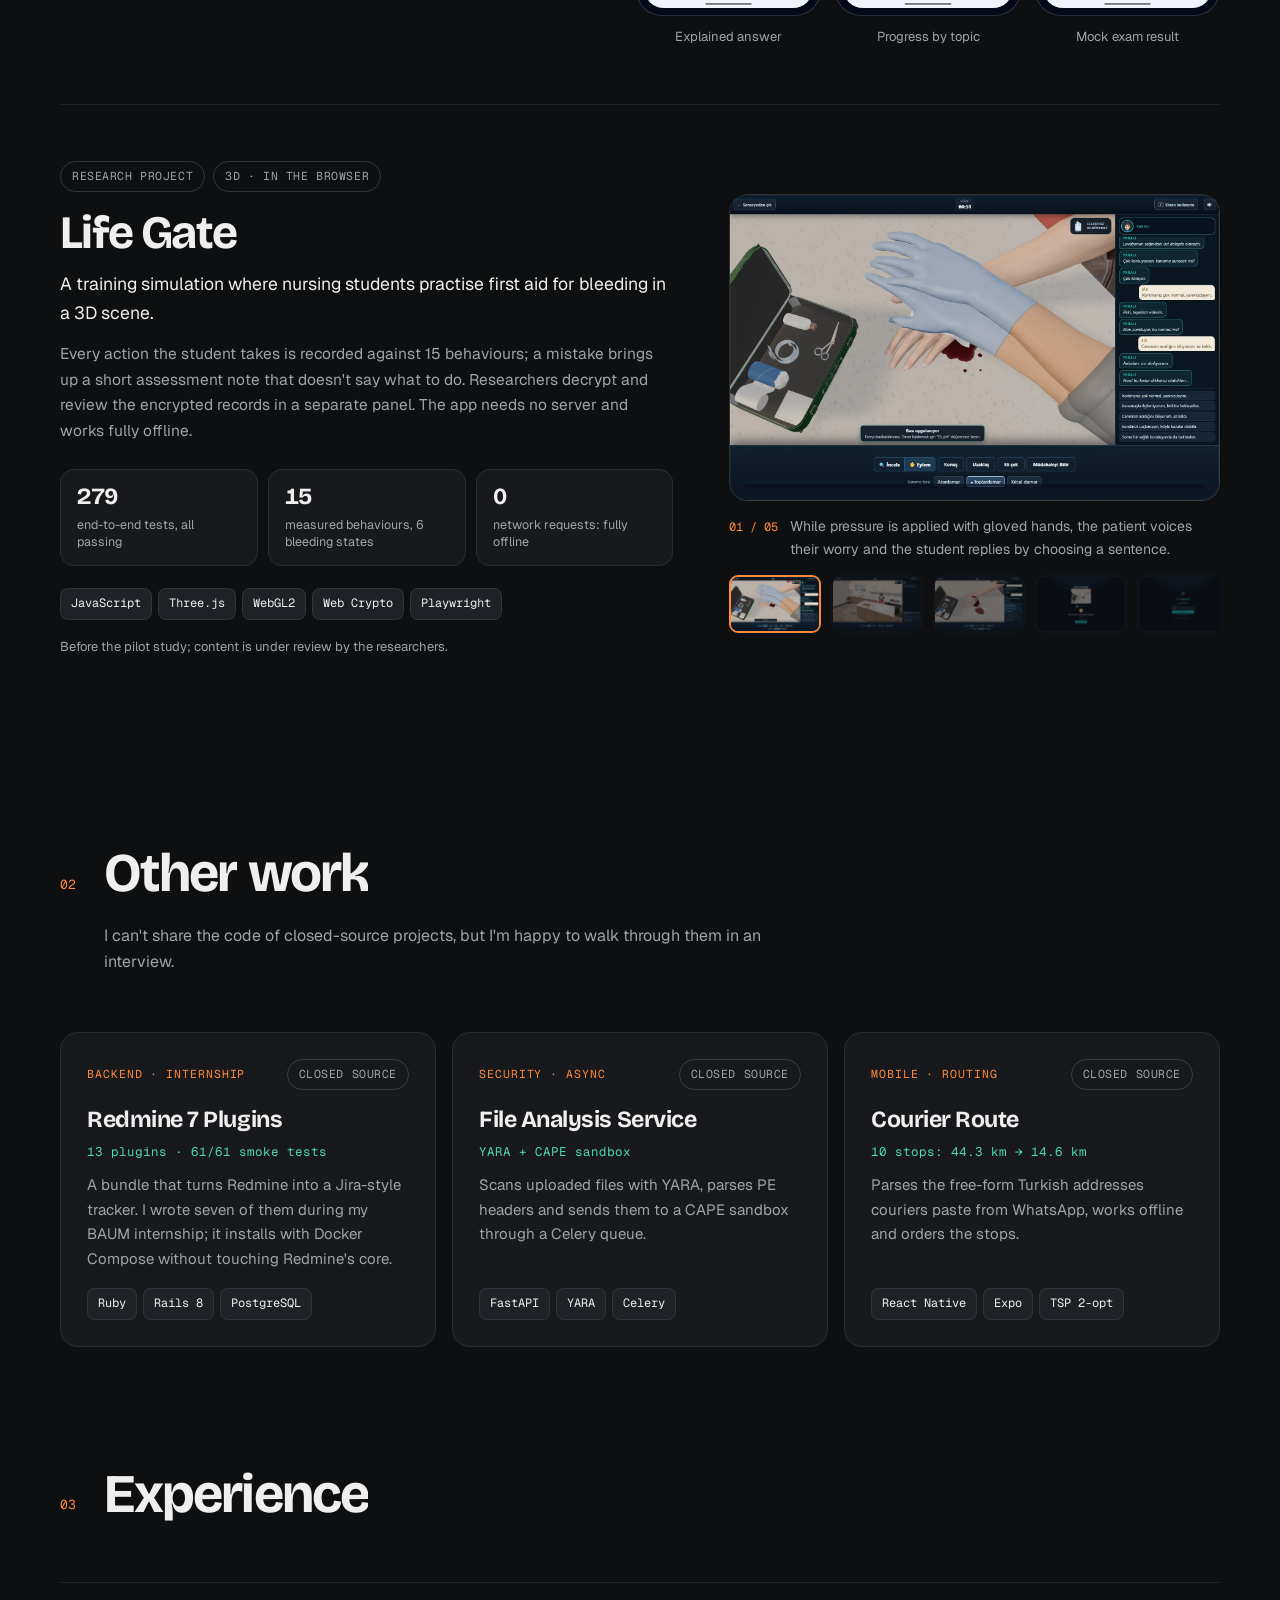
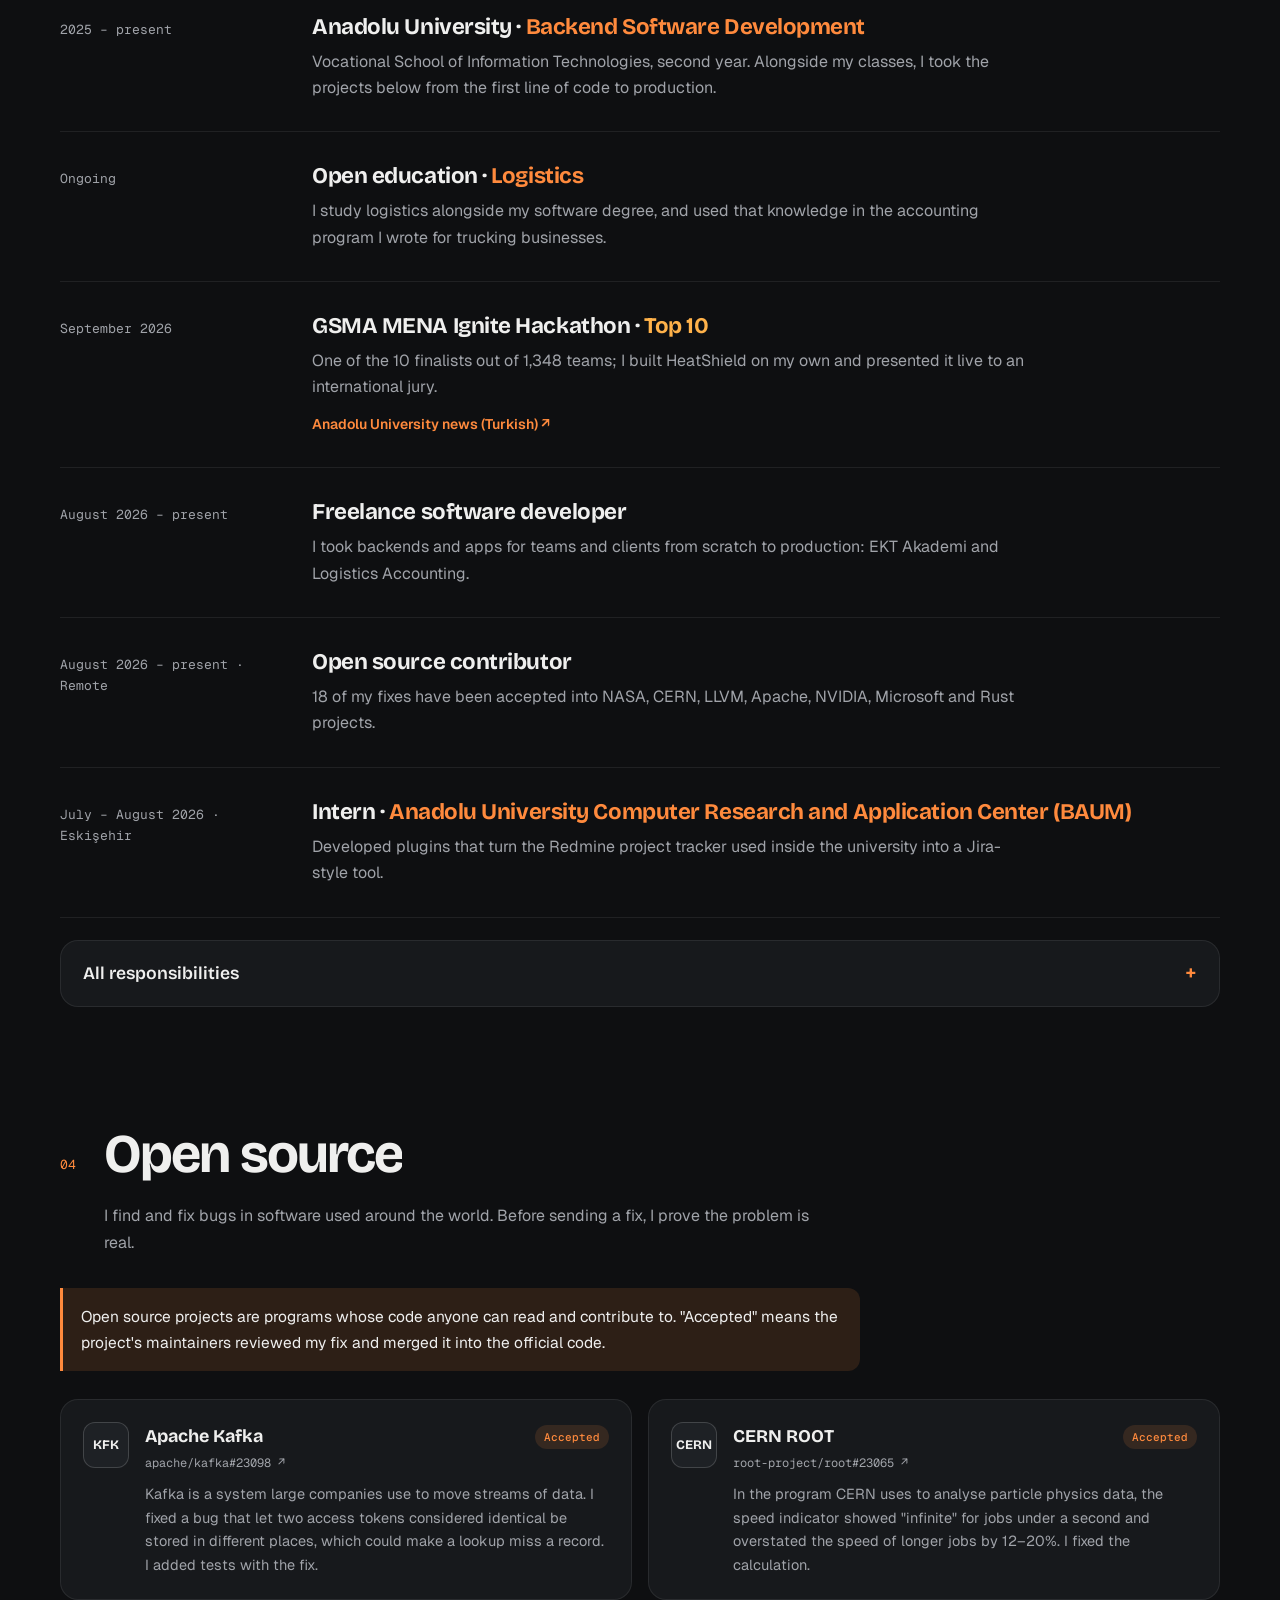
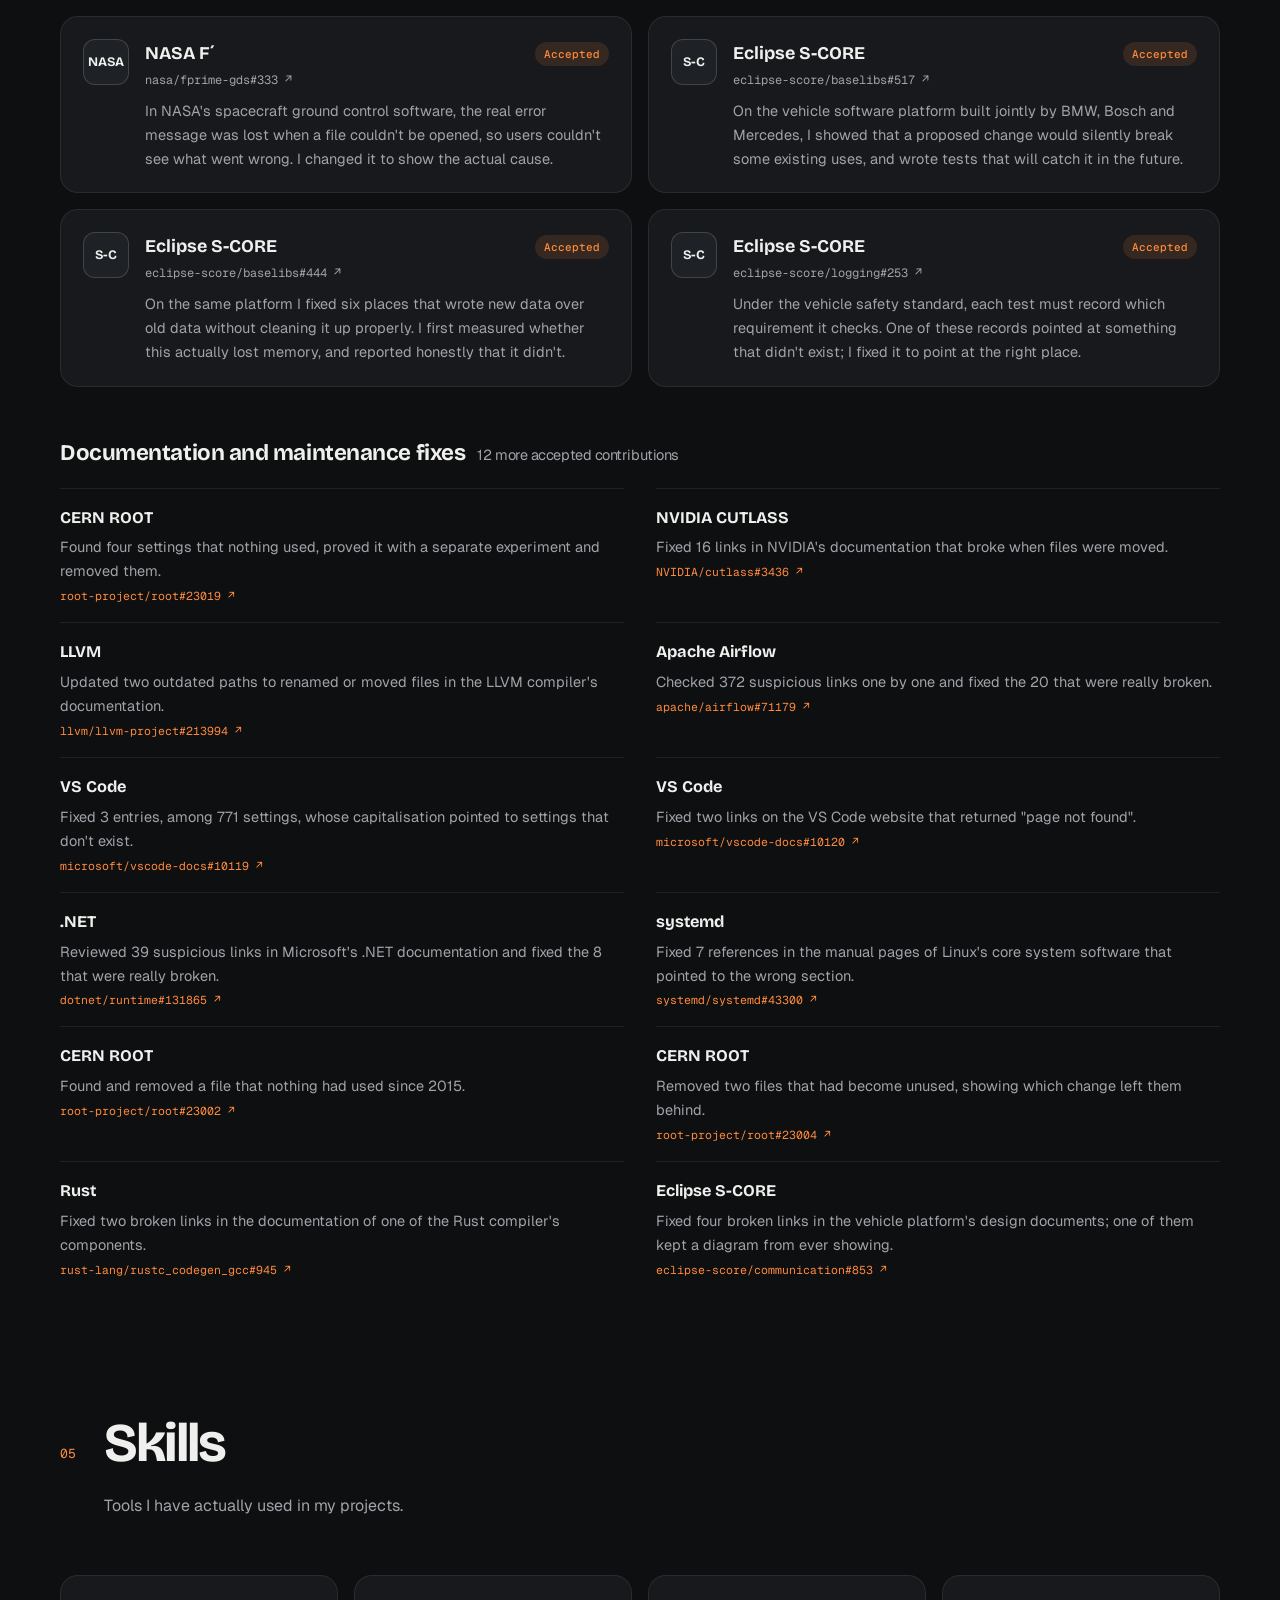
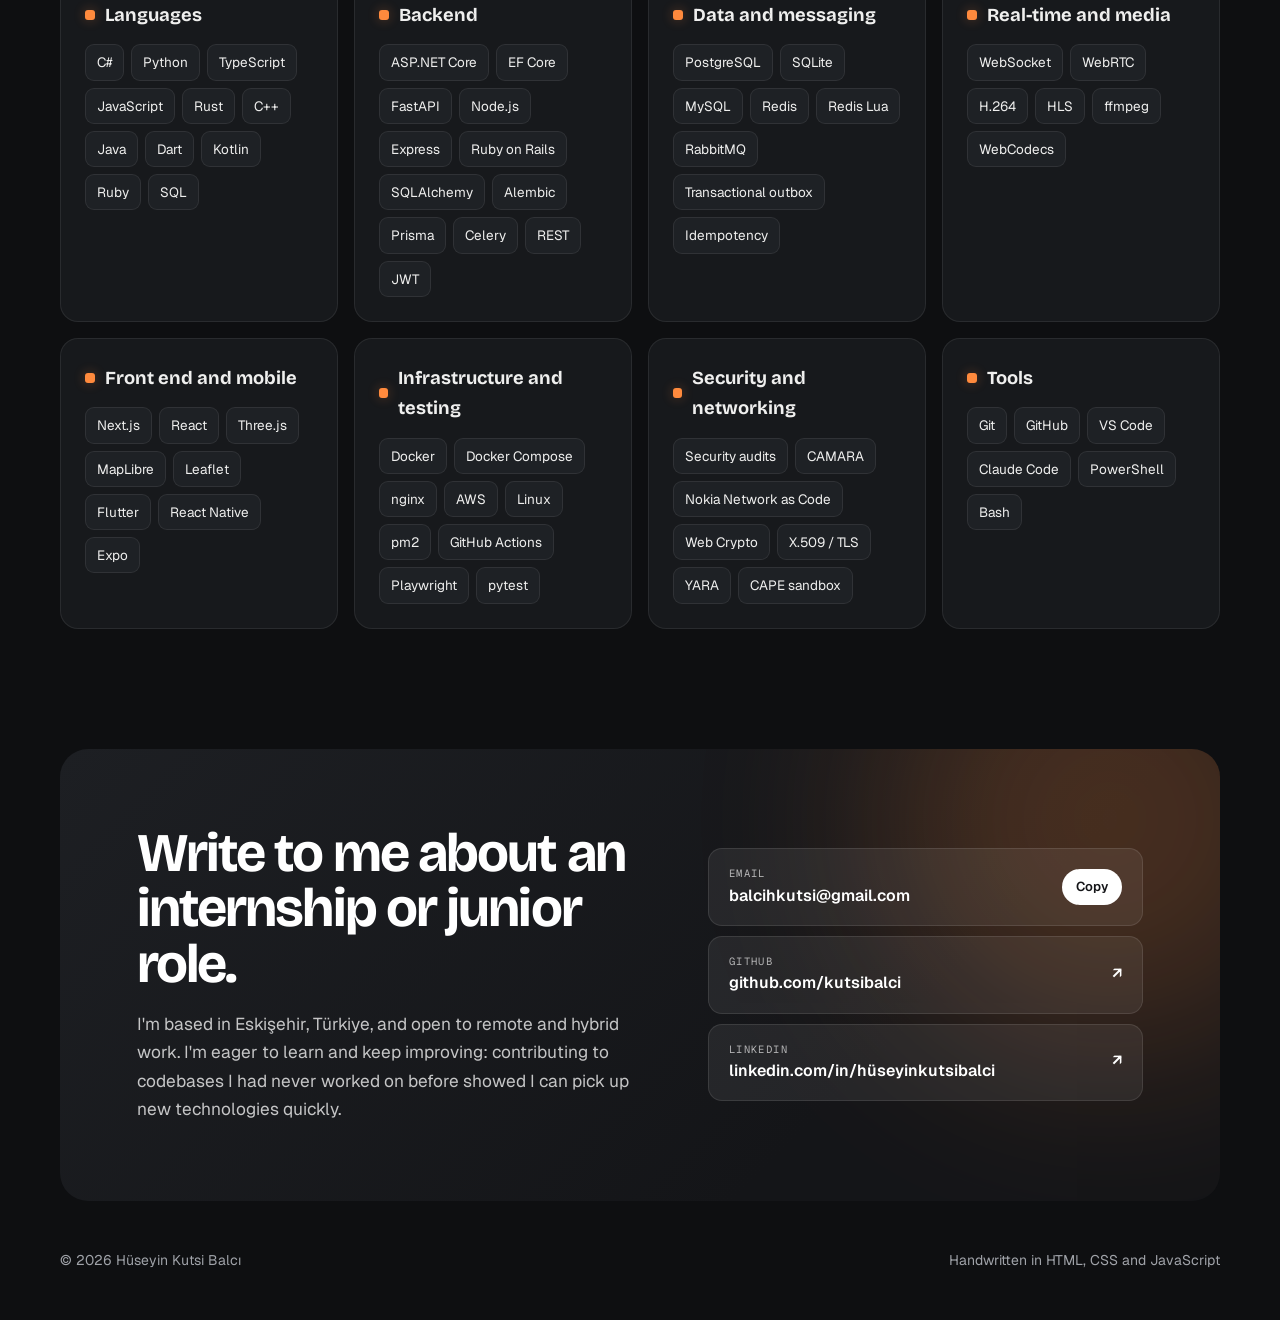
==== commit 6c343d20: "Proje bölümünü güncelle" ====
--- a/en/index.html
+++ b/en/index.html
@@ -228,7 +228,7 @@
       </div>
     </article>
 
-    <article class="case flip" id="logistics">
+    <article class="case" id="logistics">
       <div class="gallery rv">
         <div class="stage">
           <img class="on" src="../img/om-1.webp" alt="Accounting app dashboard" data-cap="Dashboard: receivables, payables, cash and bank, this month's freight income, fuel costs and net profit, plus upcoming document deadlines." width="1600" height="1000" loading="lazy">
@@ -280,7 +280,7 @@
       </div>
     </article>
 
-    <article class="case" id="lifegate">
+    <article class="case flip" id="lifegate">
       <div class="gallery rv">
         <div class="stage">
           <img class="on" src="../img/lg-1.webp" alt="Life Gate intervention screen" data-cap="While pressure is applied with gloved hands, the patient voices their worry and the student replies by choosing a sentence." width="1600" height="1000" loading="lazy">
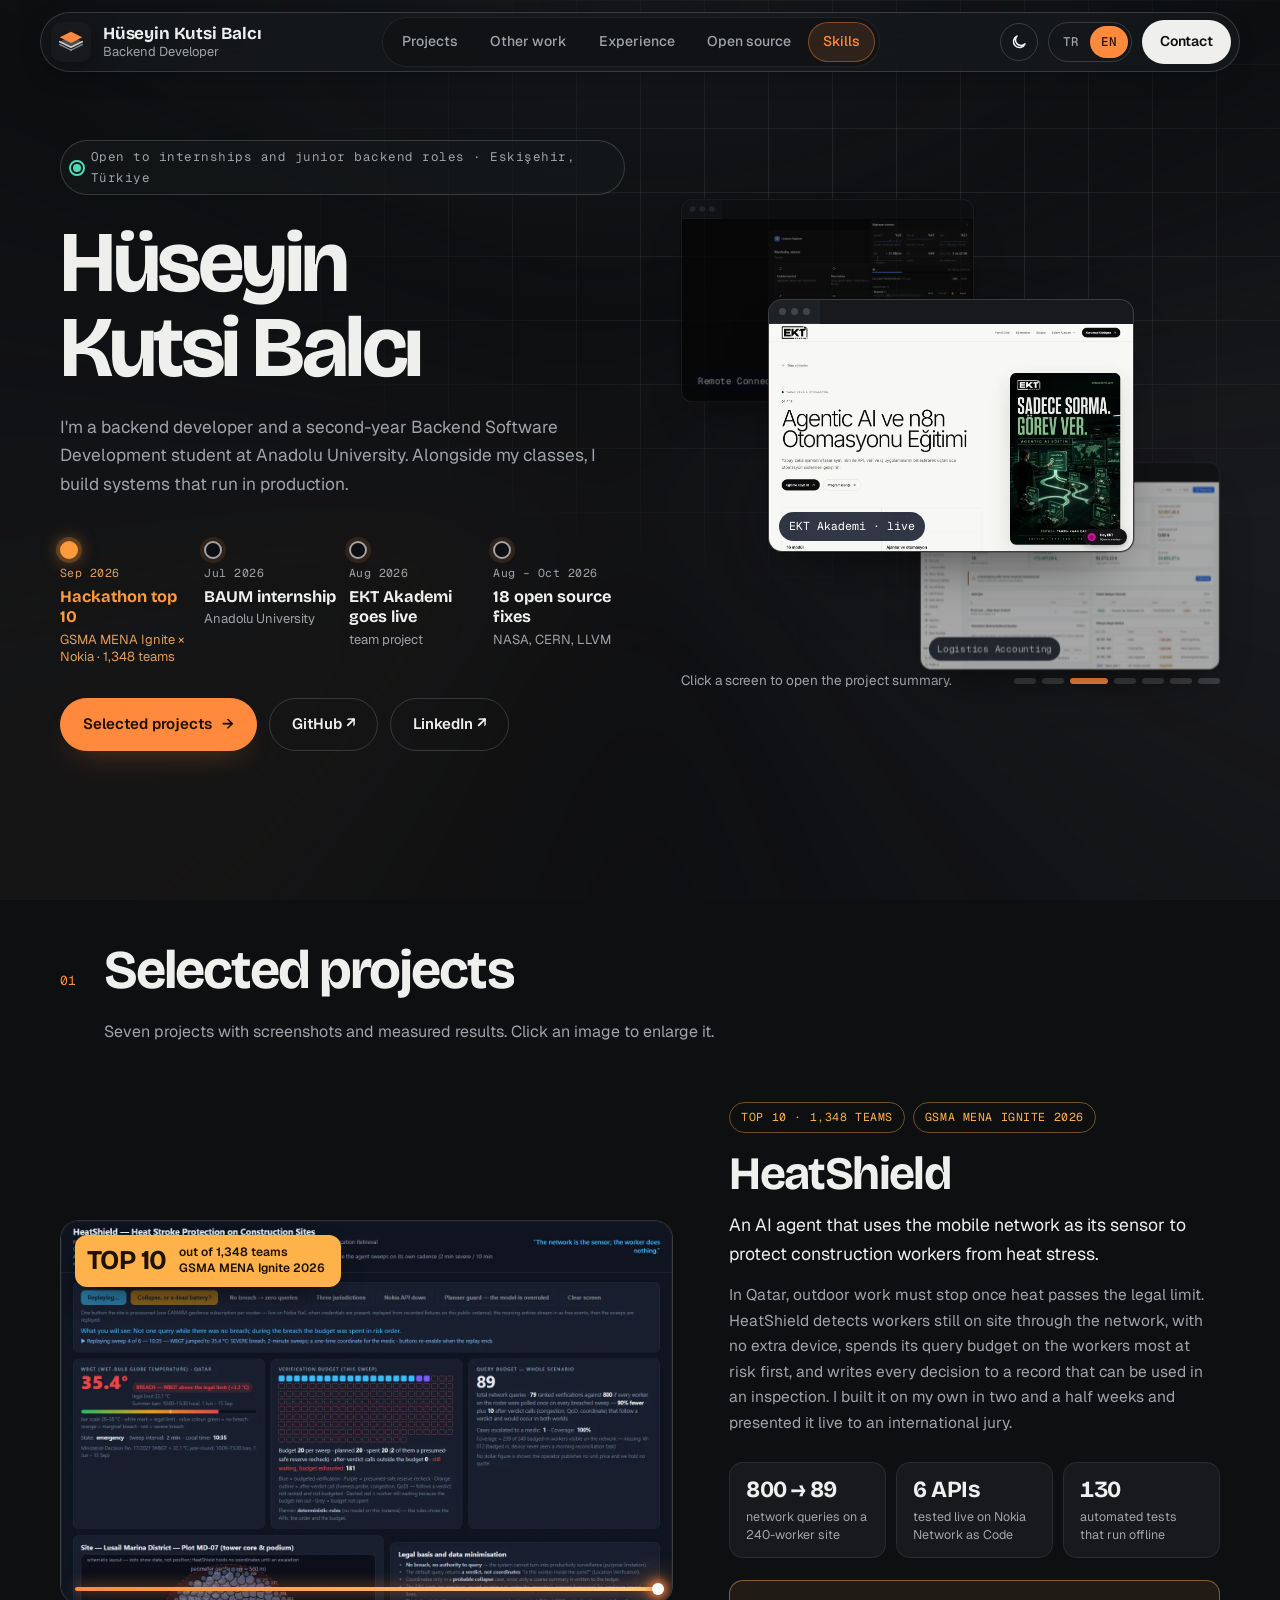
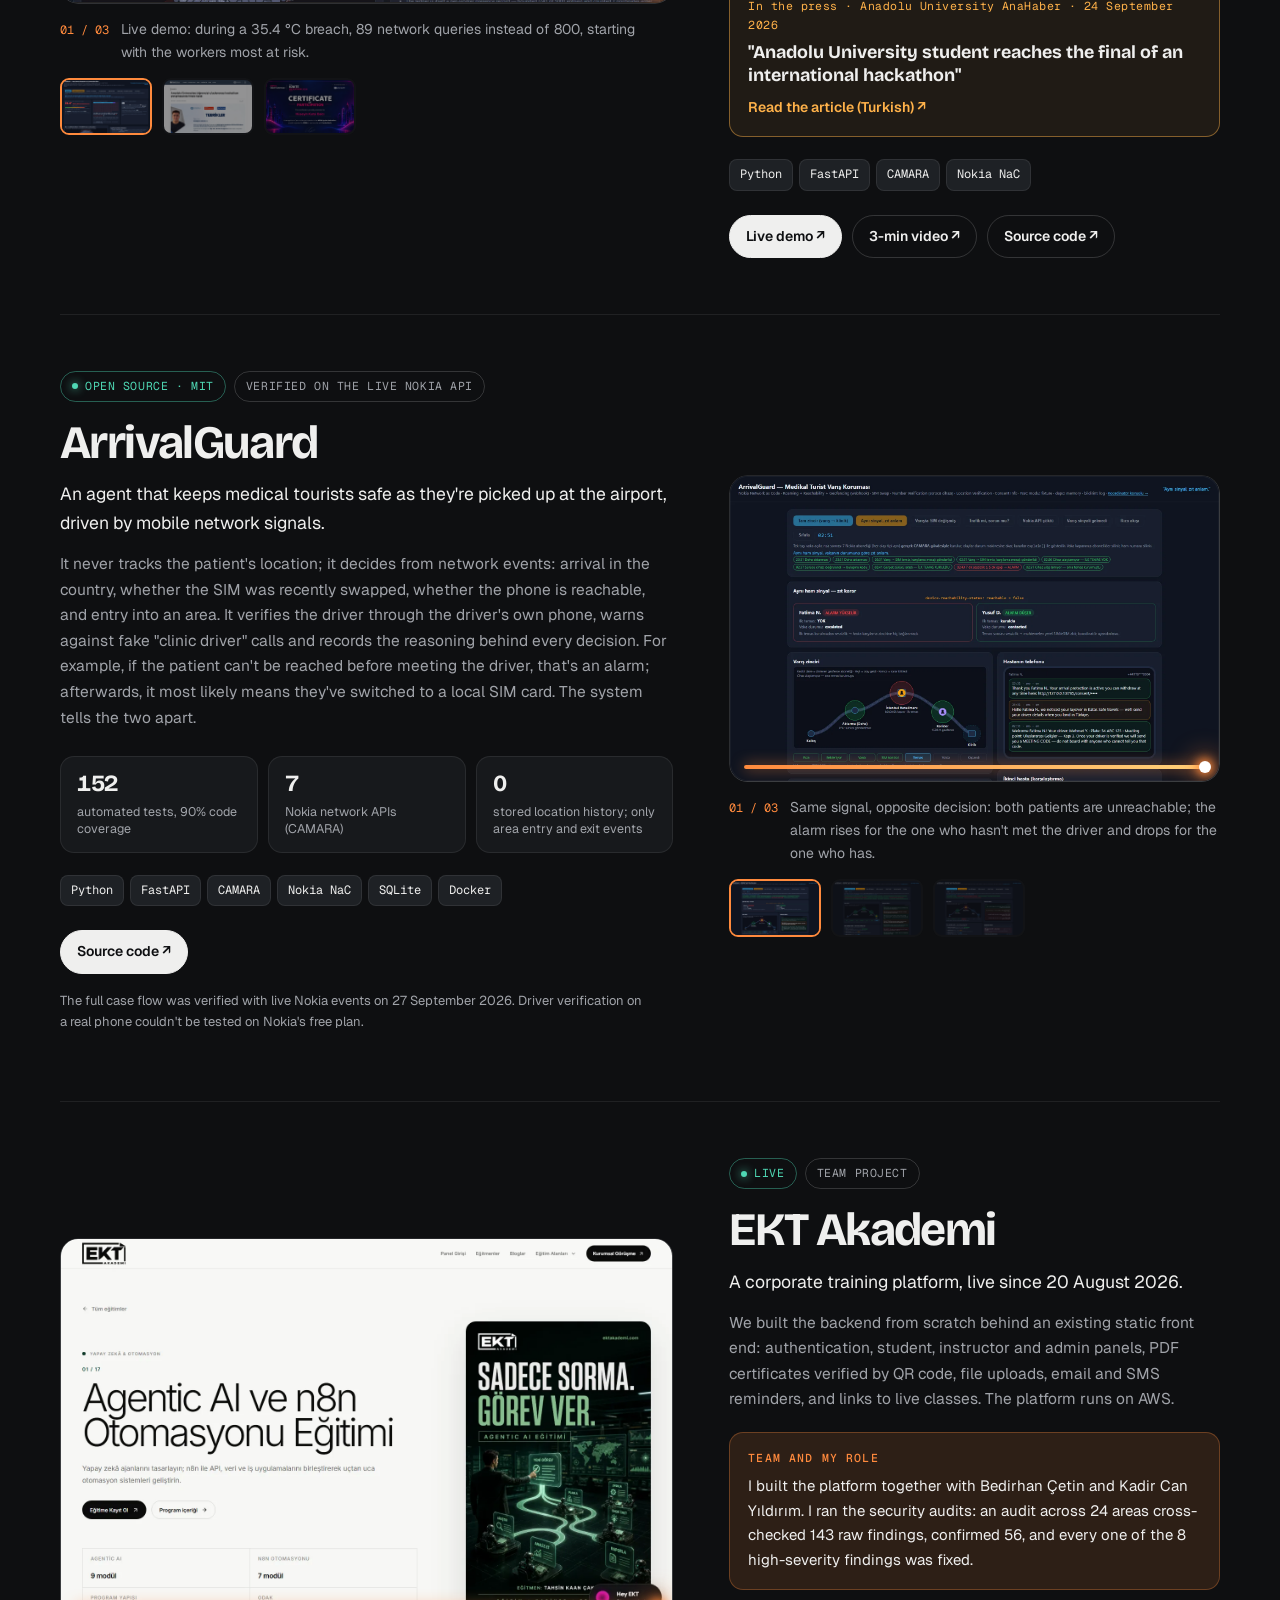
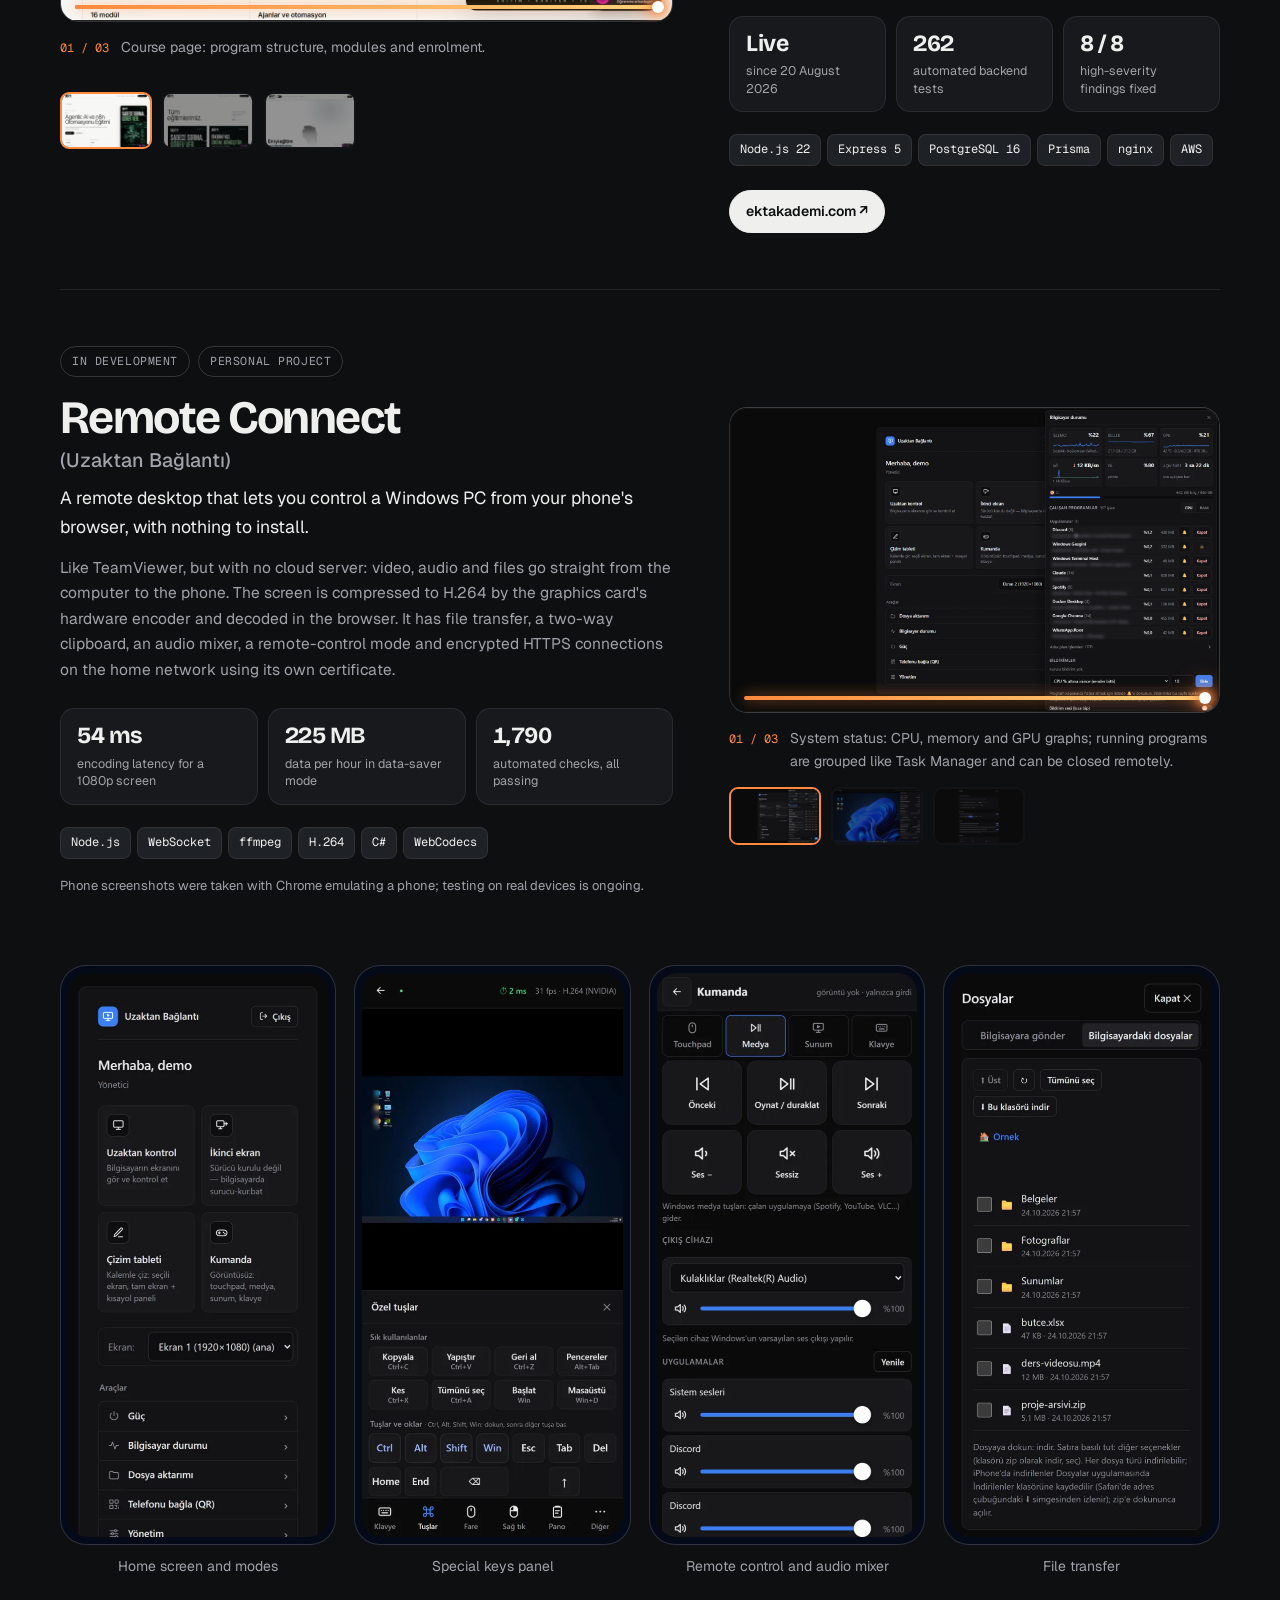
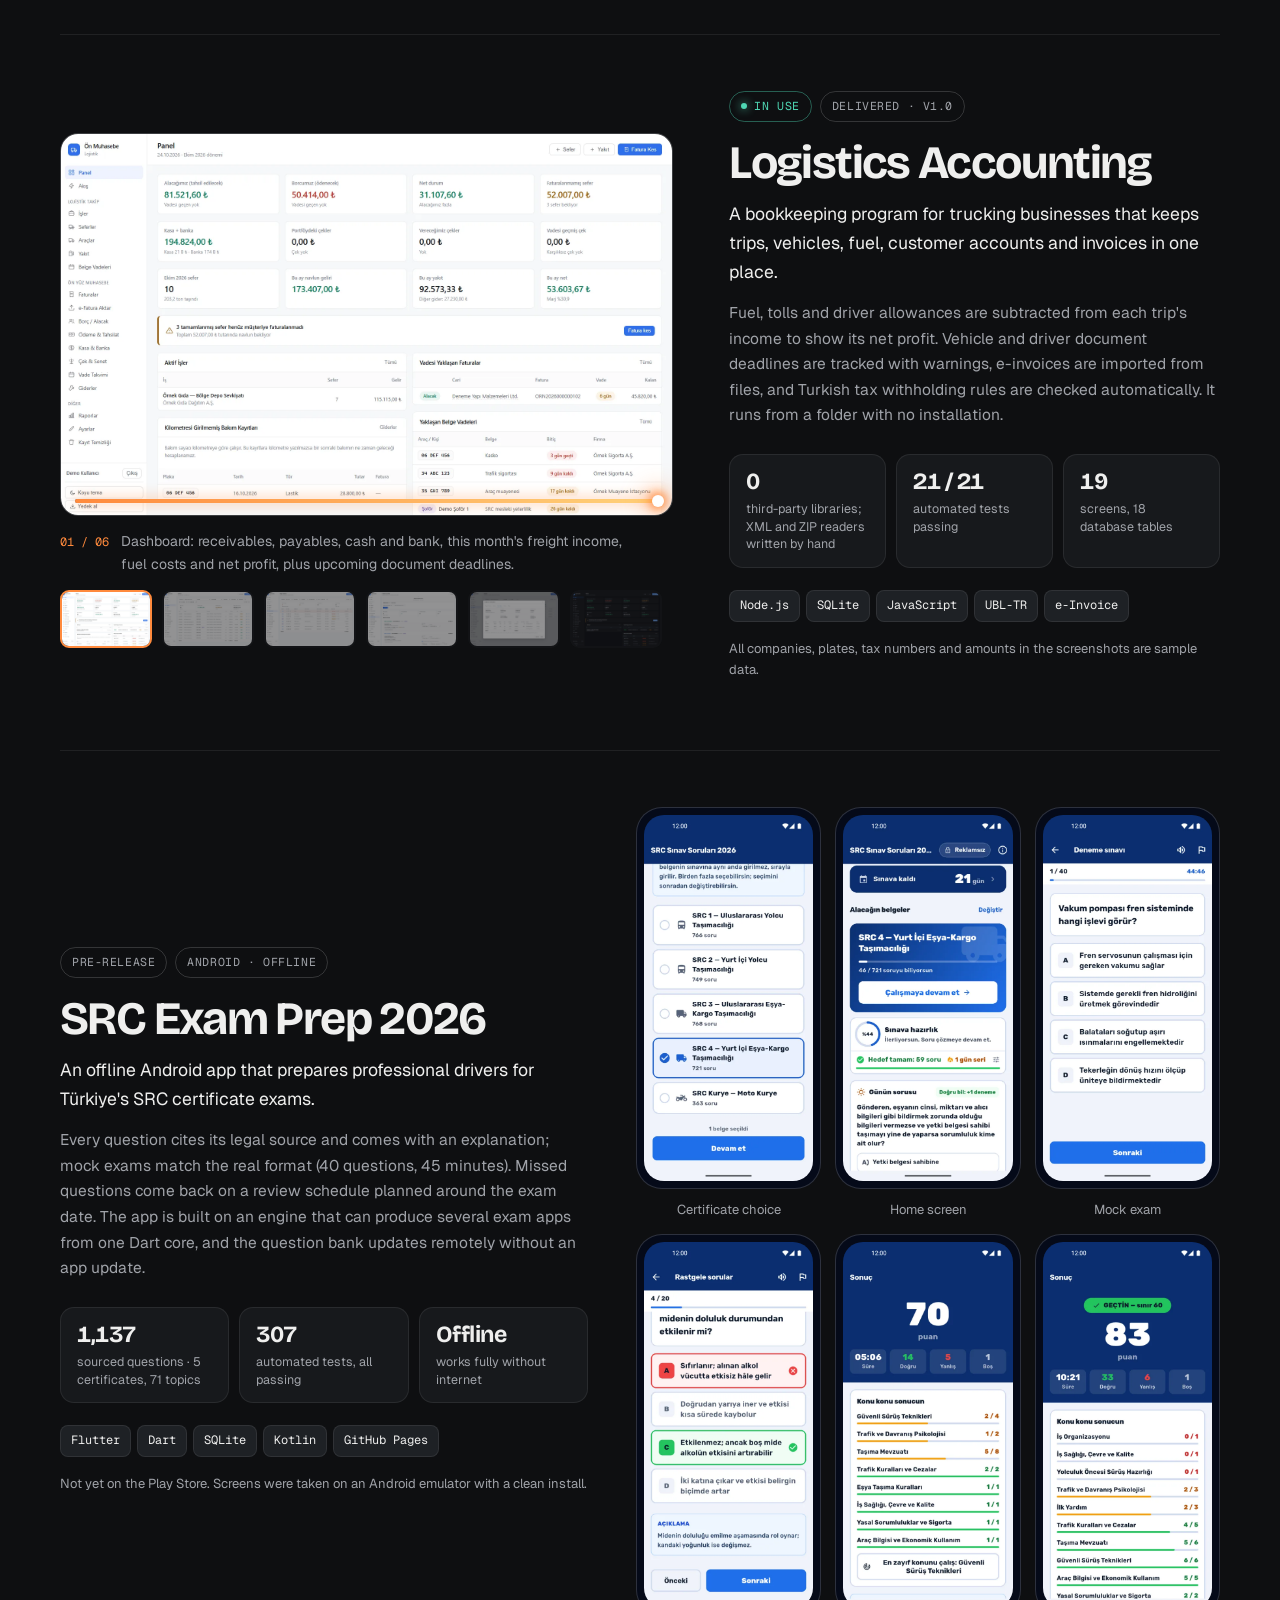
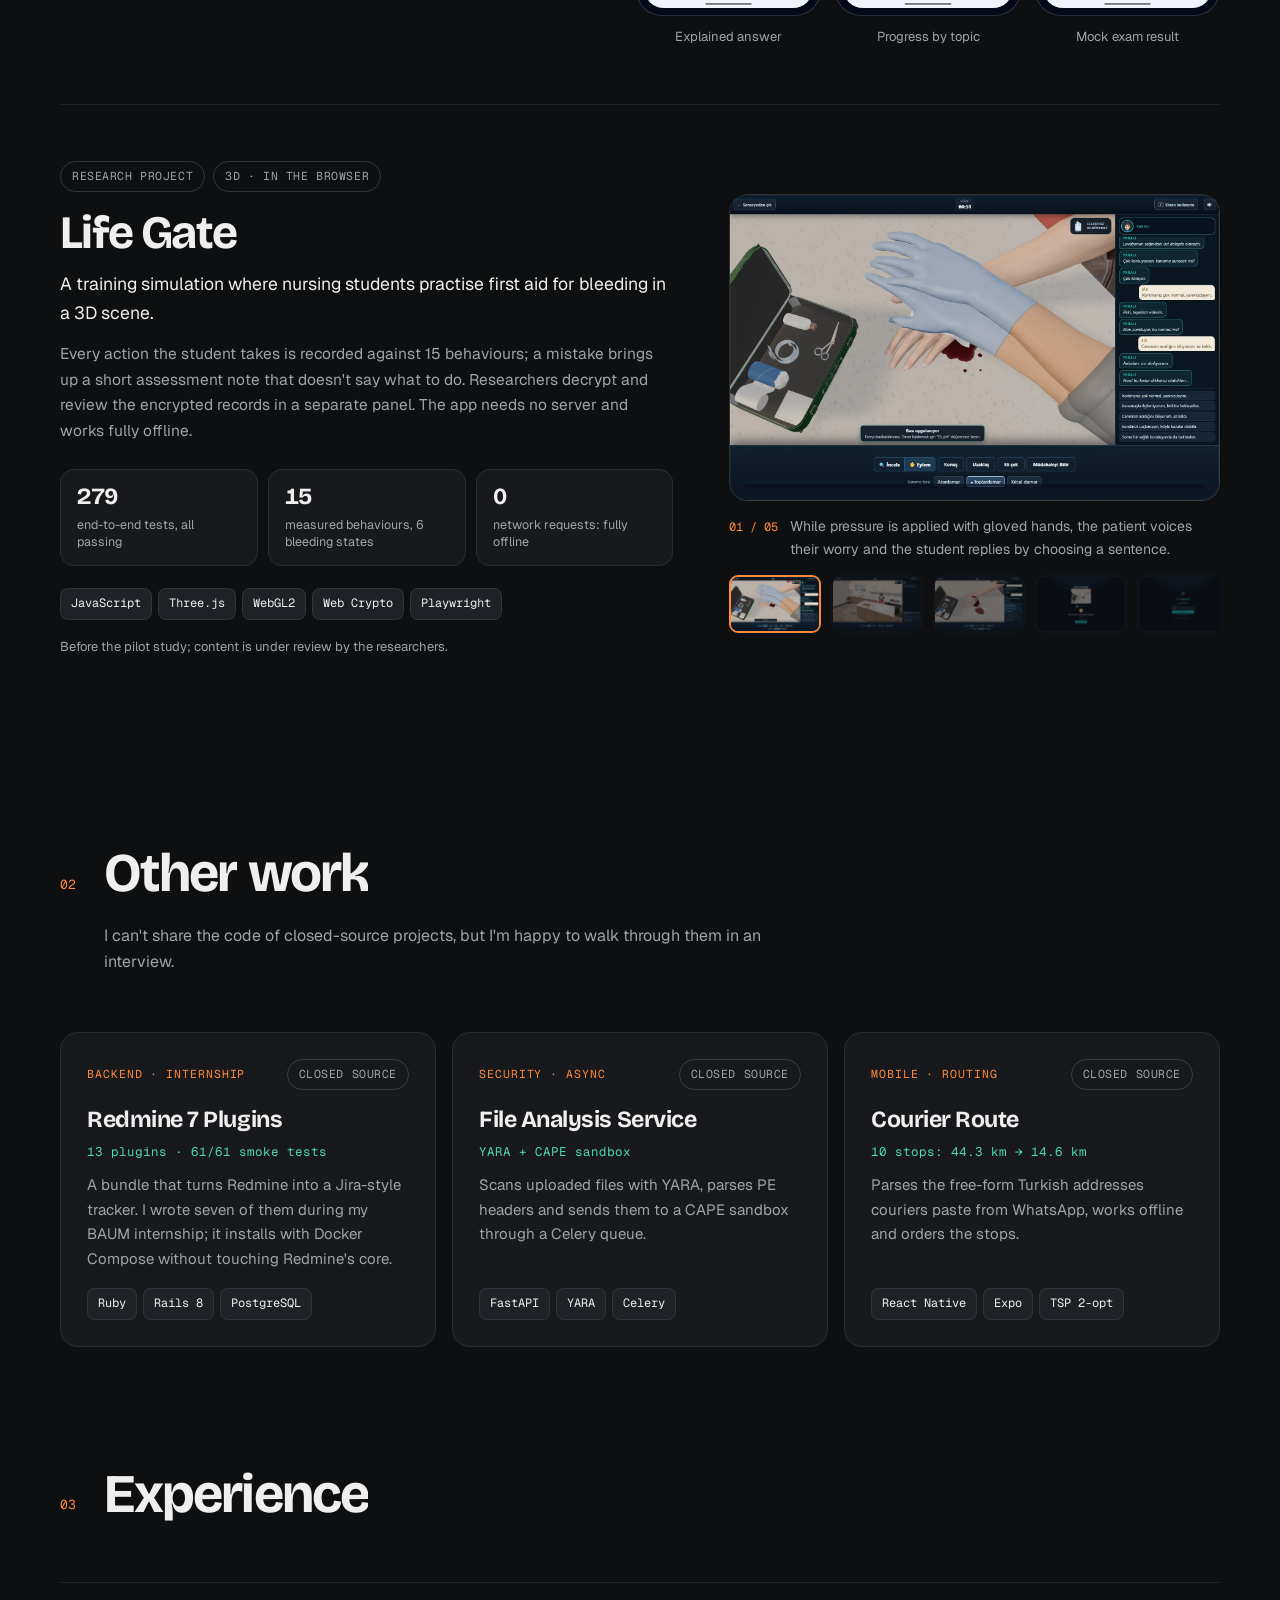
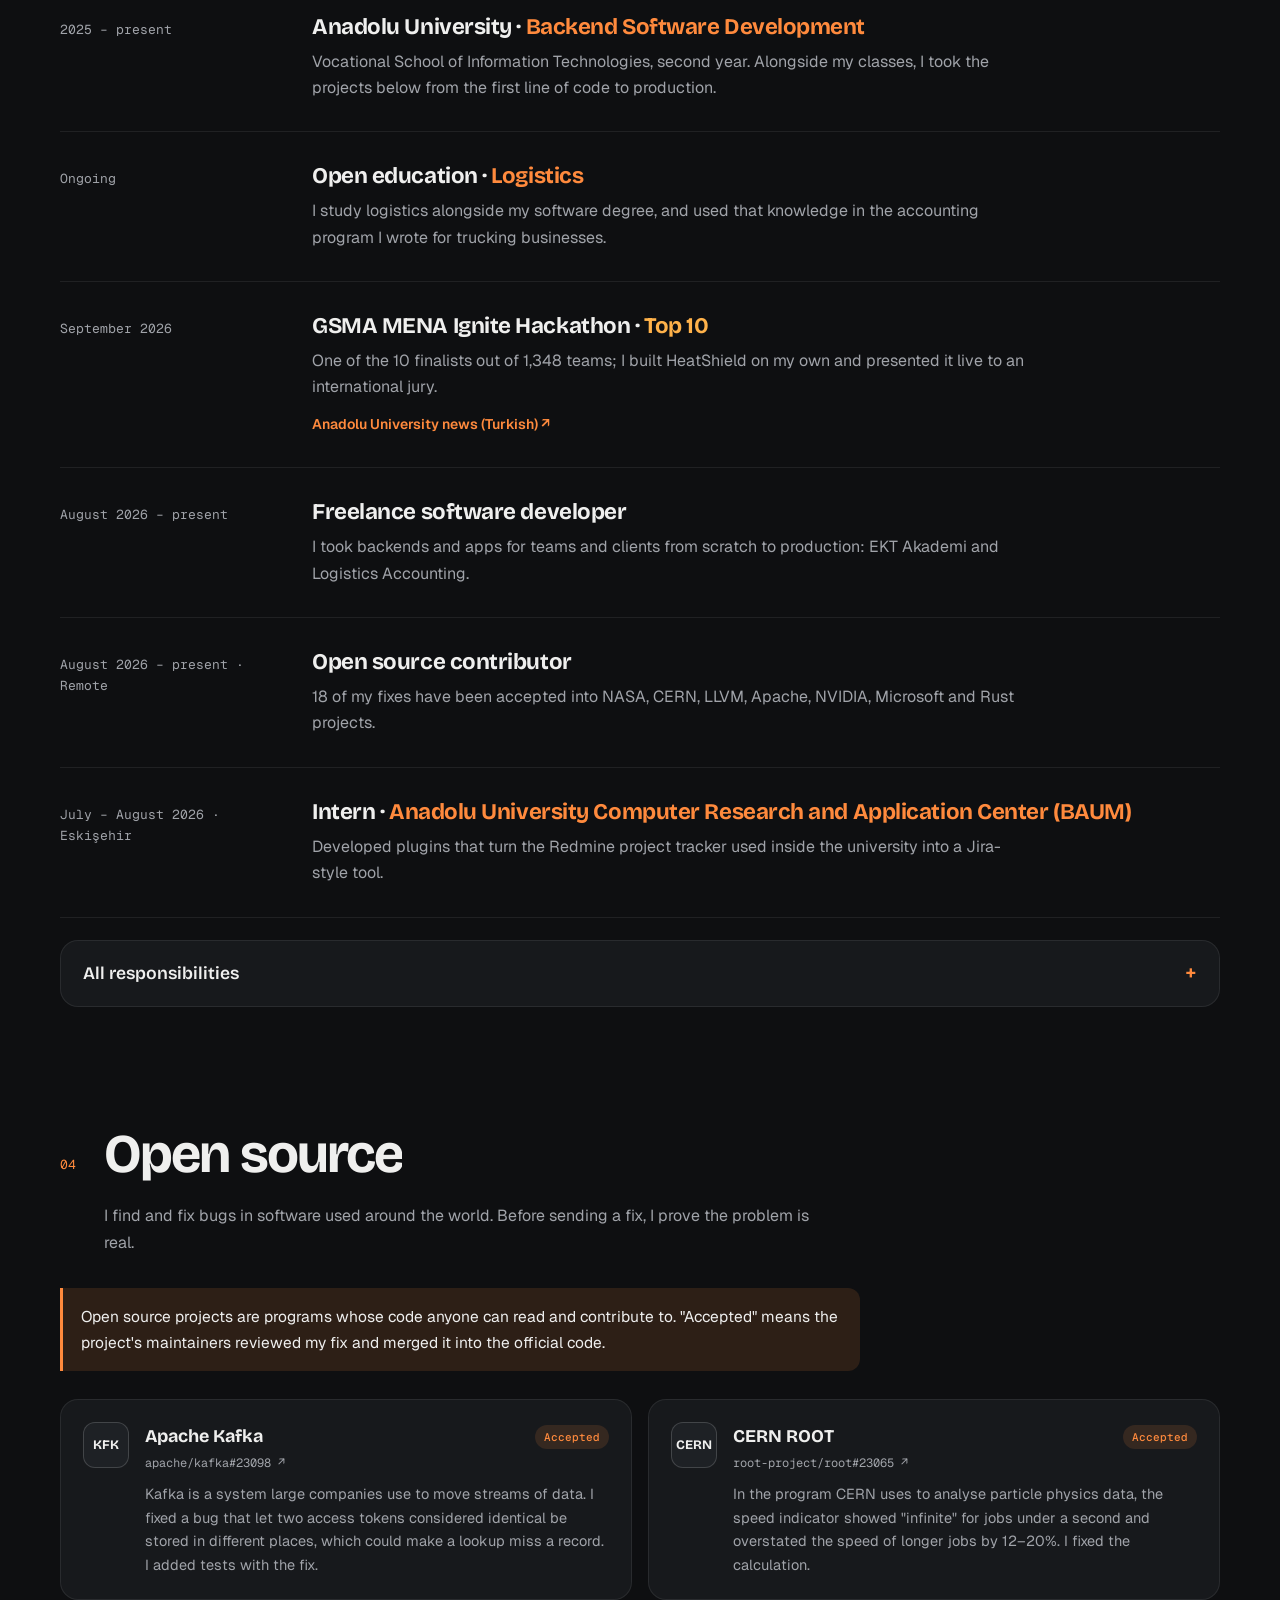
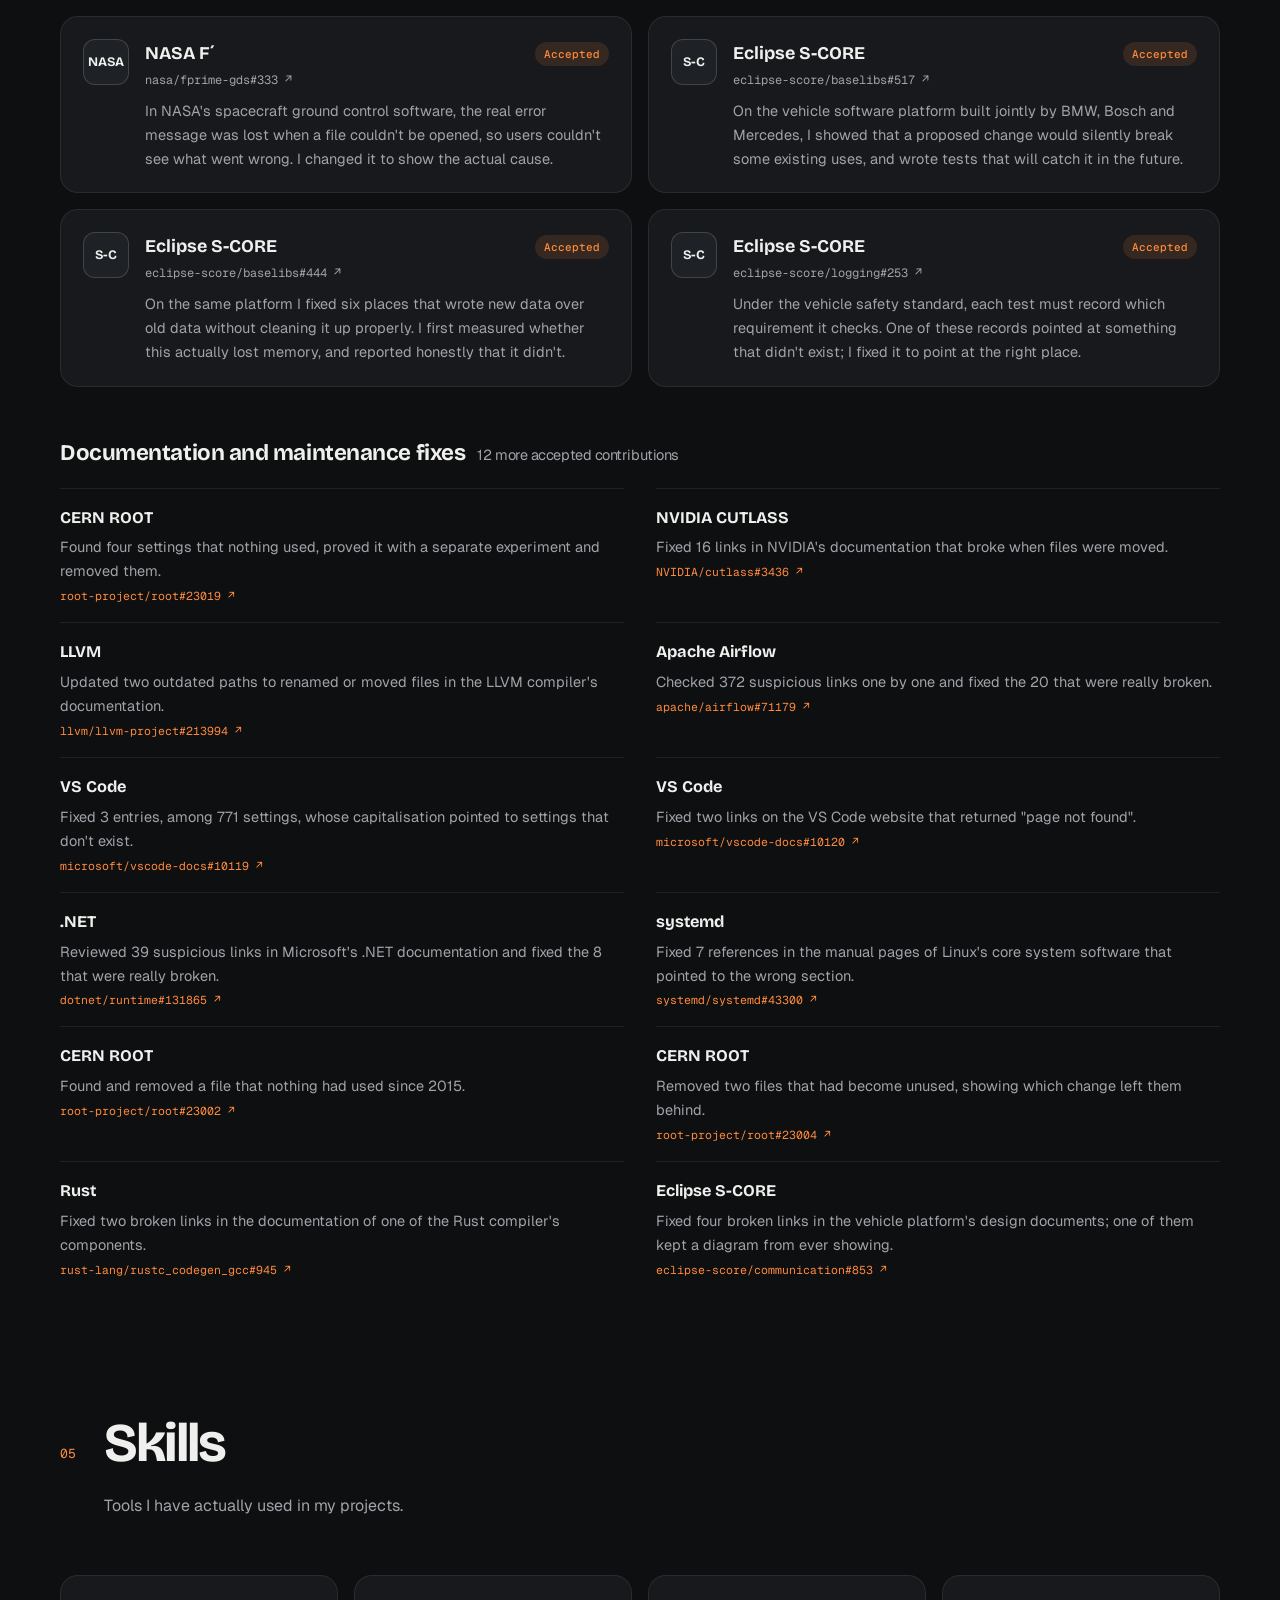
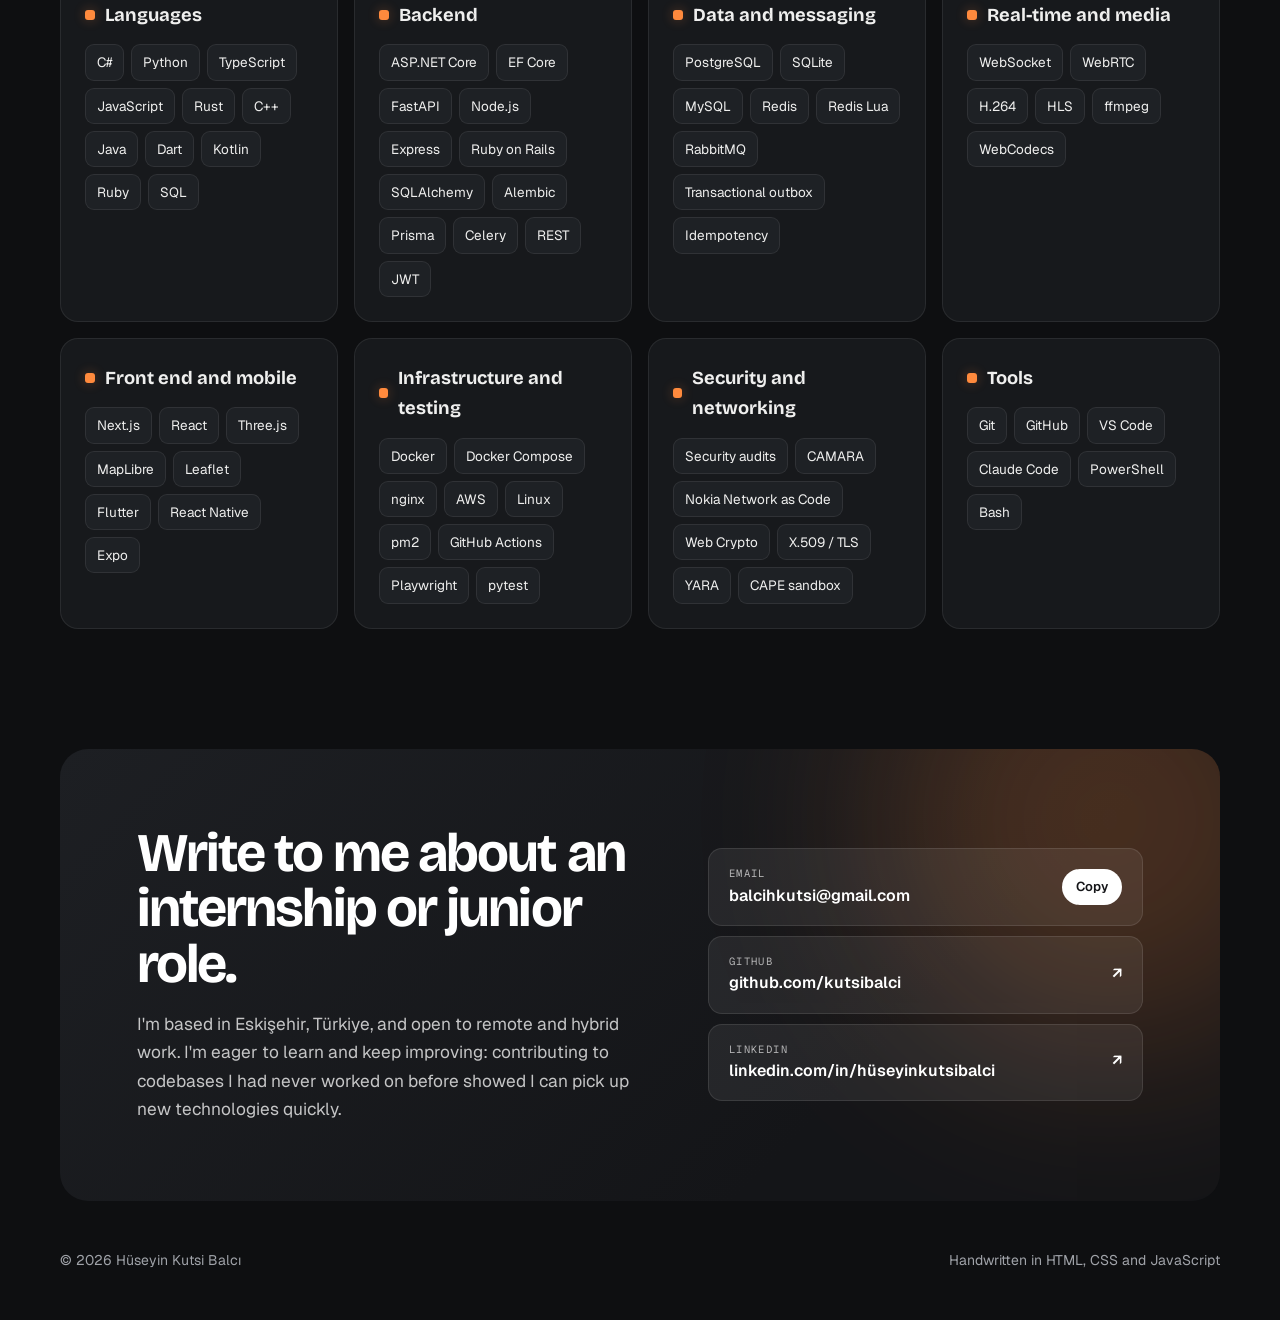
==== commit c30cc8a4: "Proje sayısını güncelle" ====
--- a/en/index.html
+++ b/en/index.html
@@ -104,7 +104,7 @@
     <div class="sec-head rv">
       <span class="sec-num">01</span>
       <h2>Selected projects</h2>
-      <p>Eight projects with screenshots and measured results. Click an image to enlarge it.</p>
+      <p>Seven projects with screenshots and measured results. Click an image to enlarge it.</p>
     </div>
 
     <article class="case" id="heatshield">
